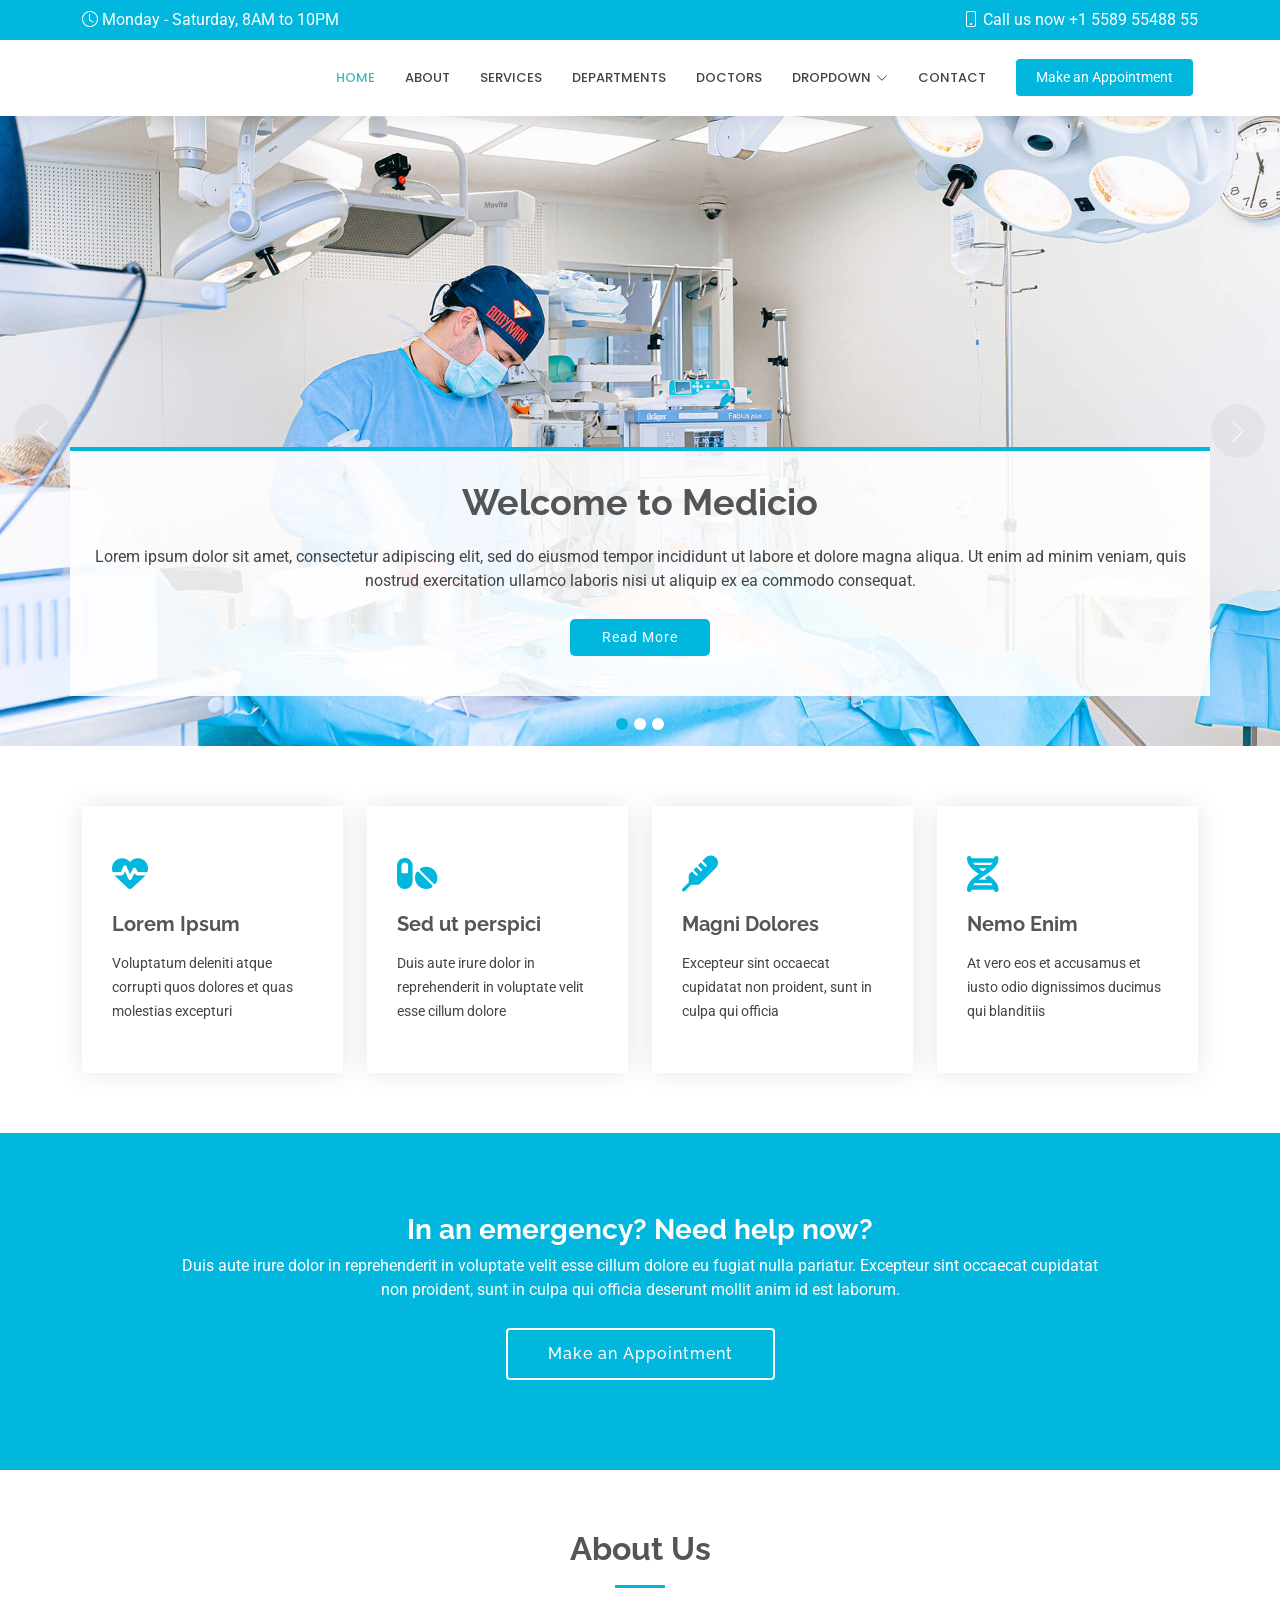
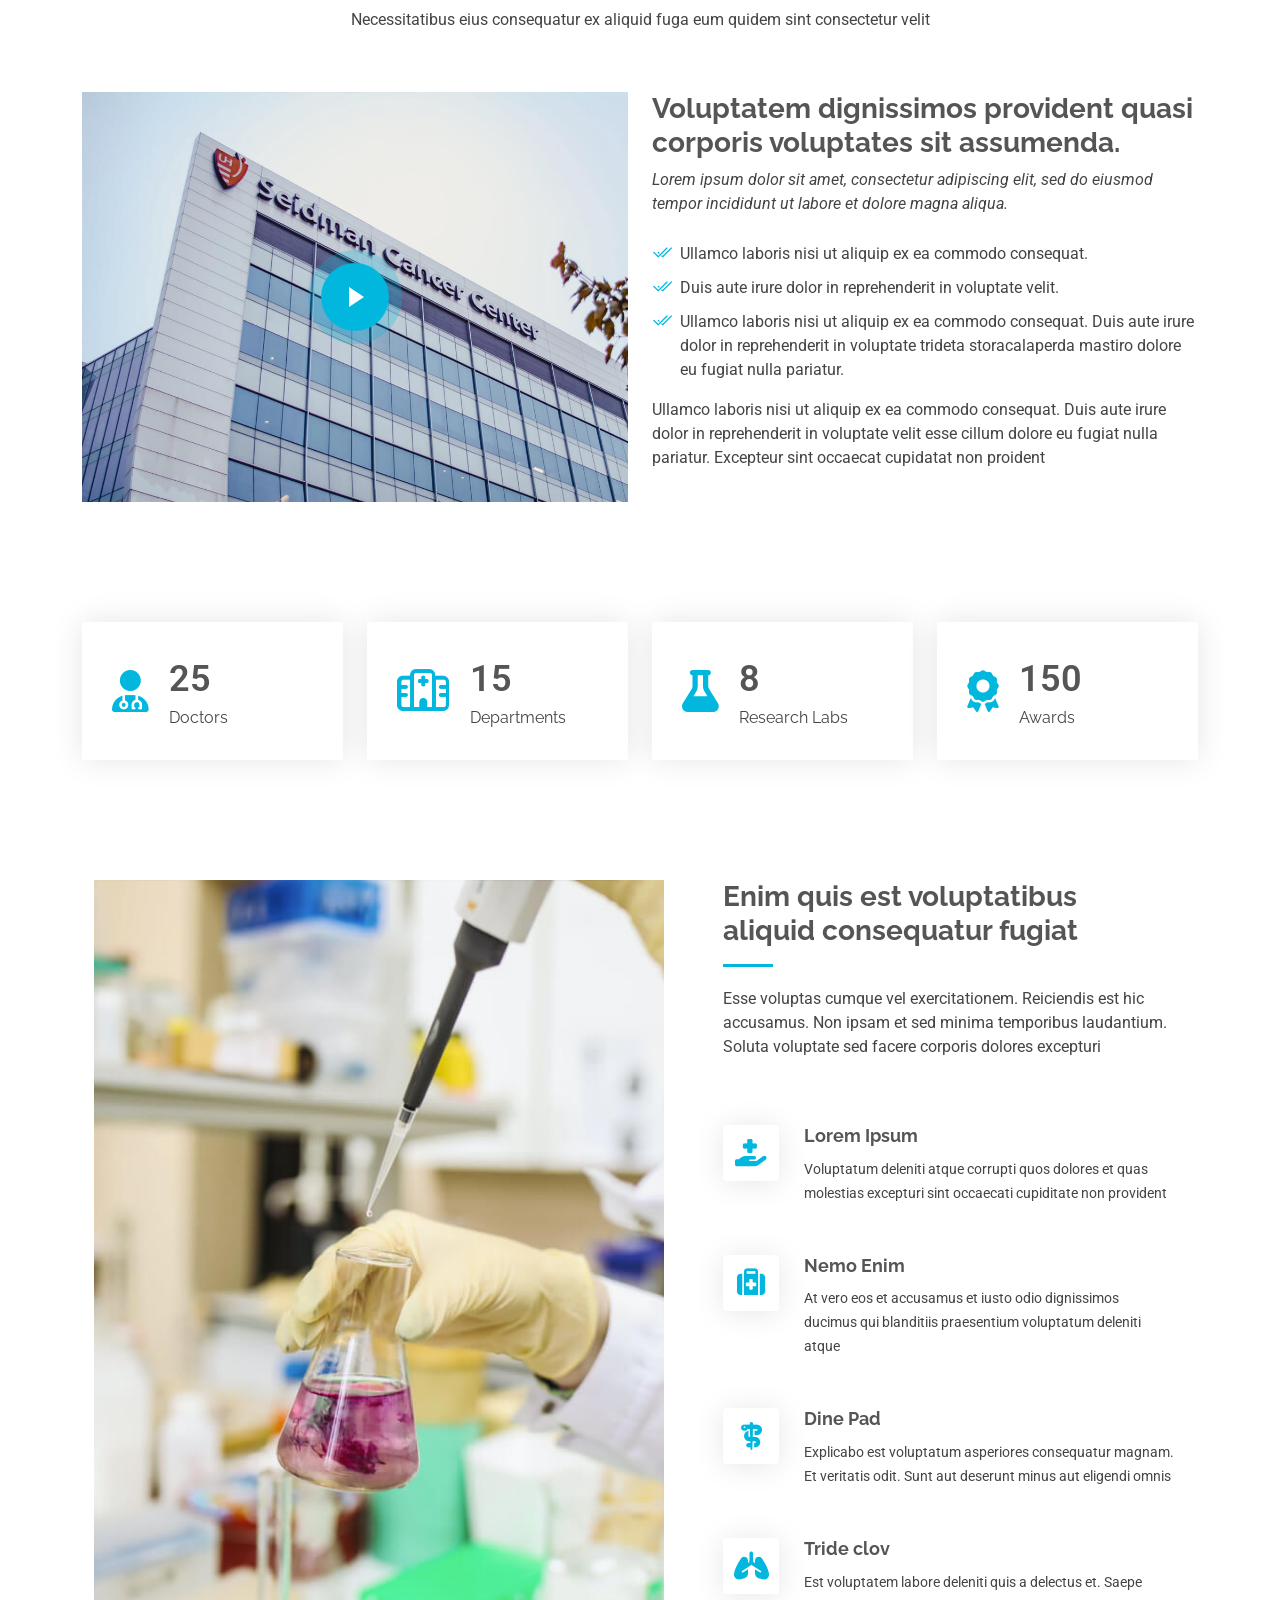
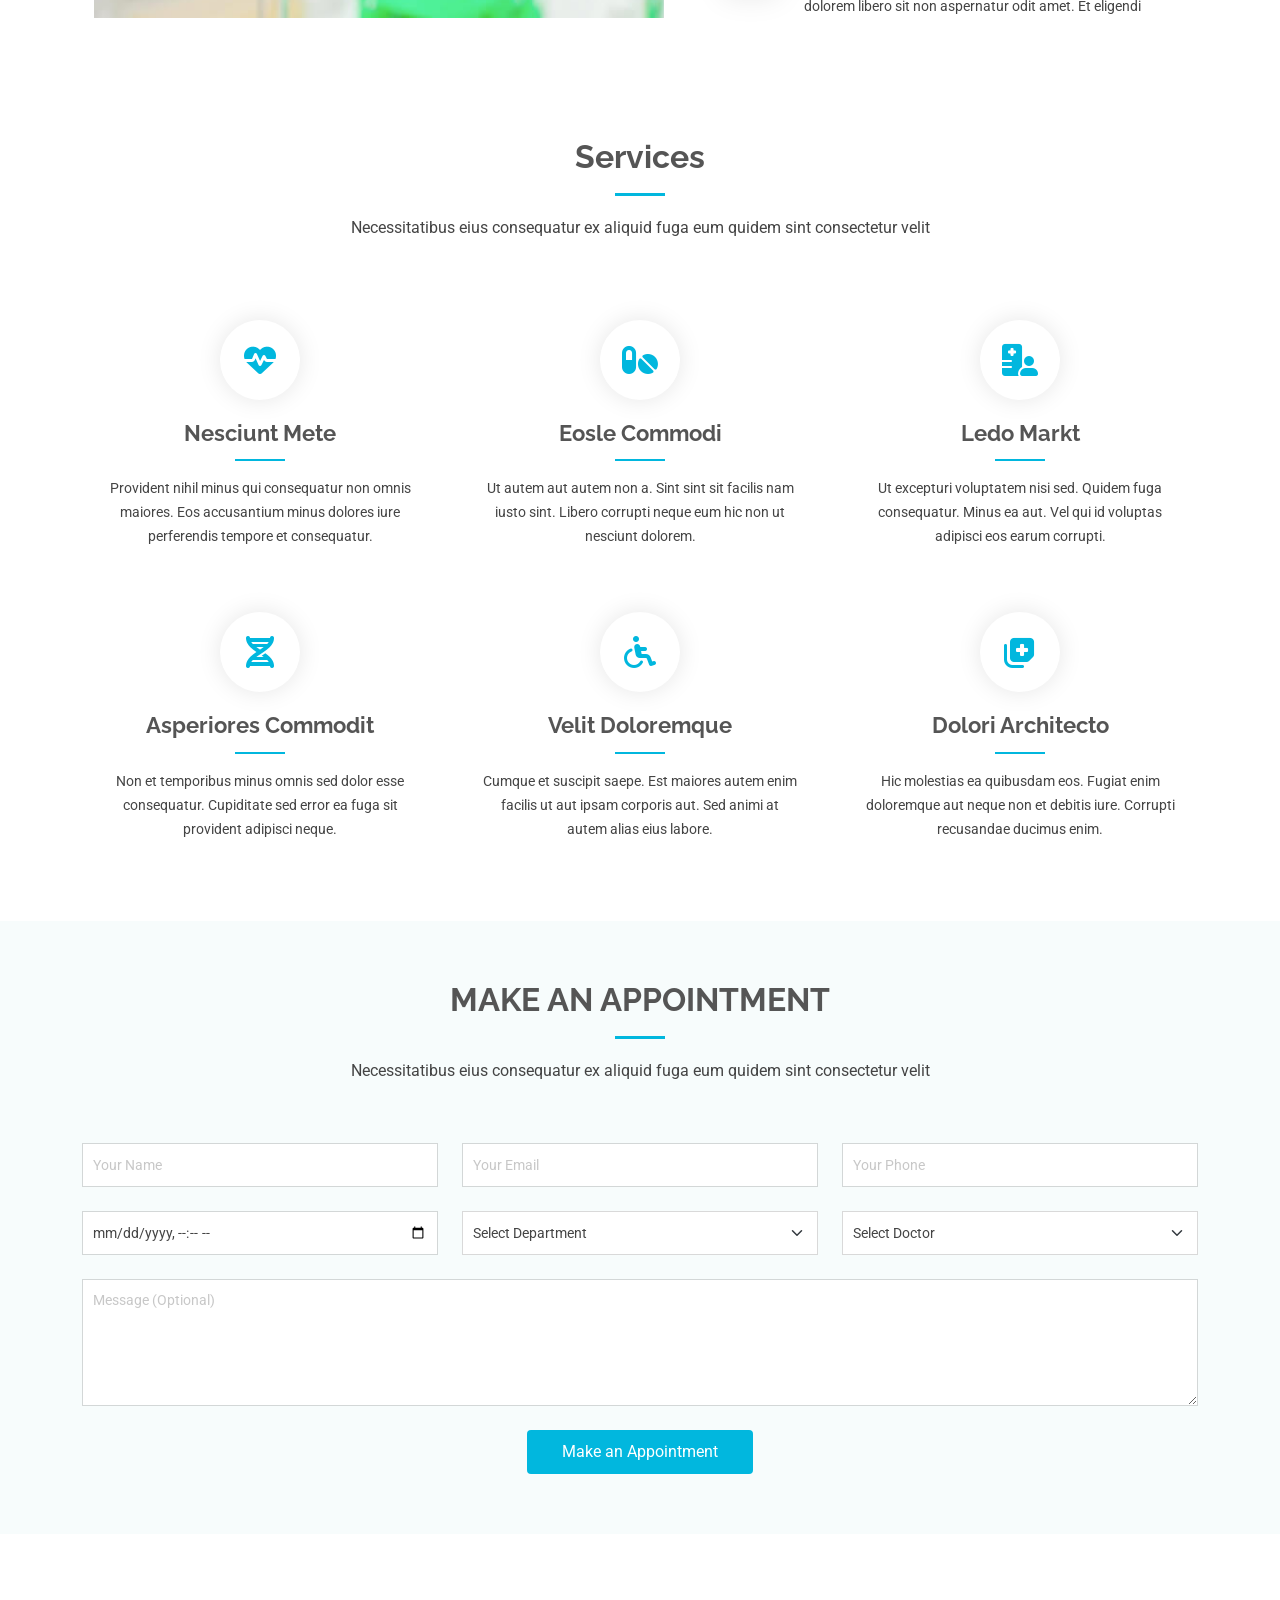
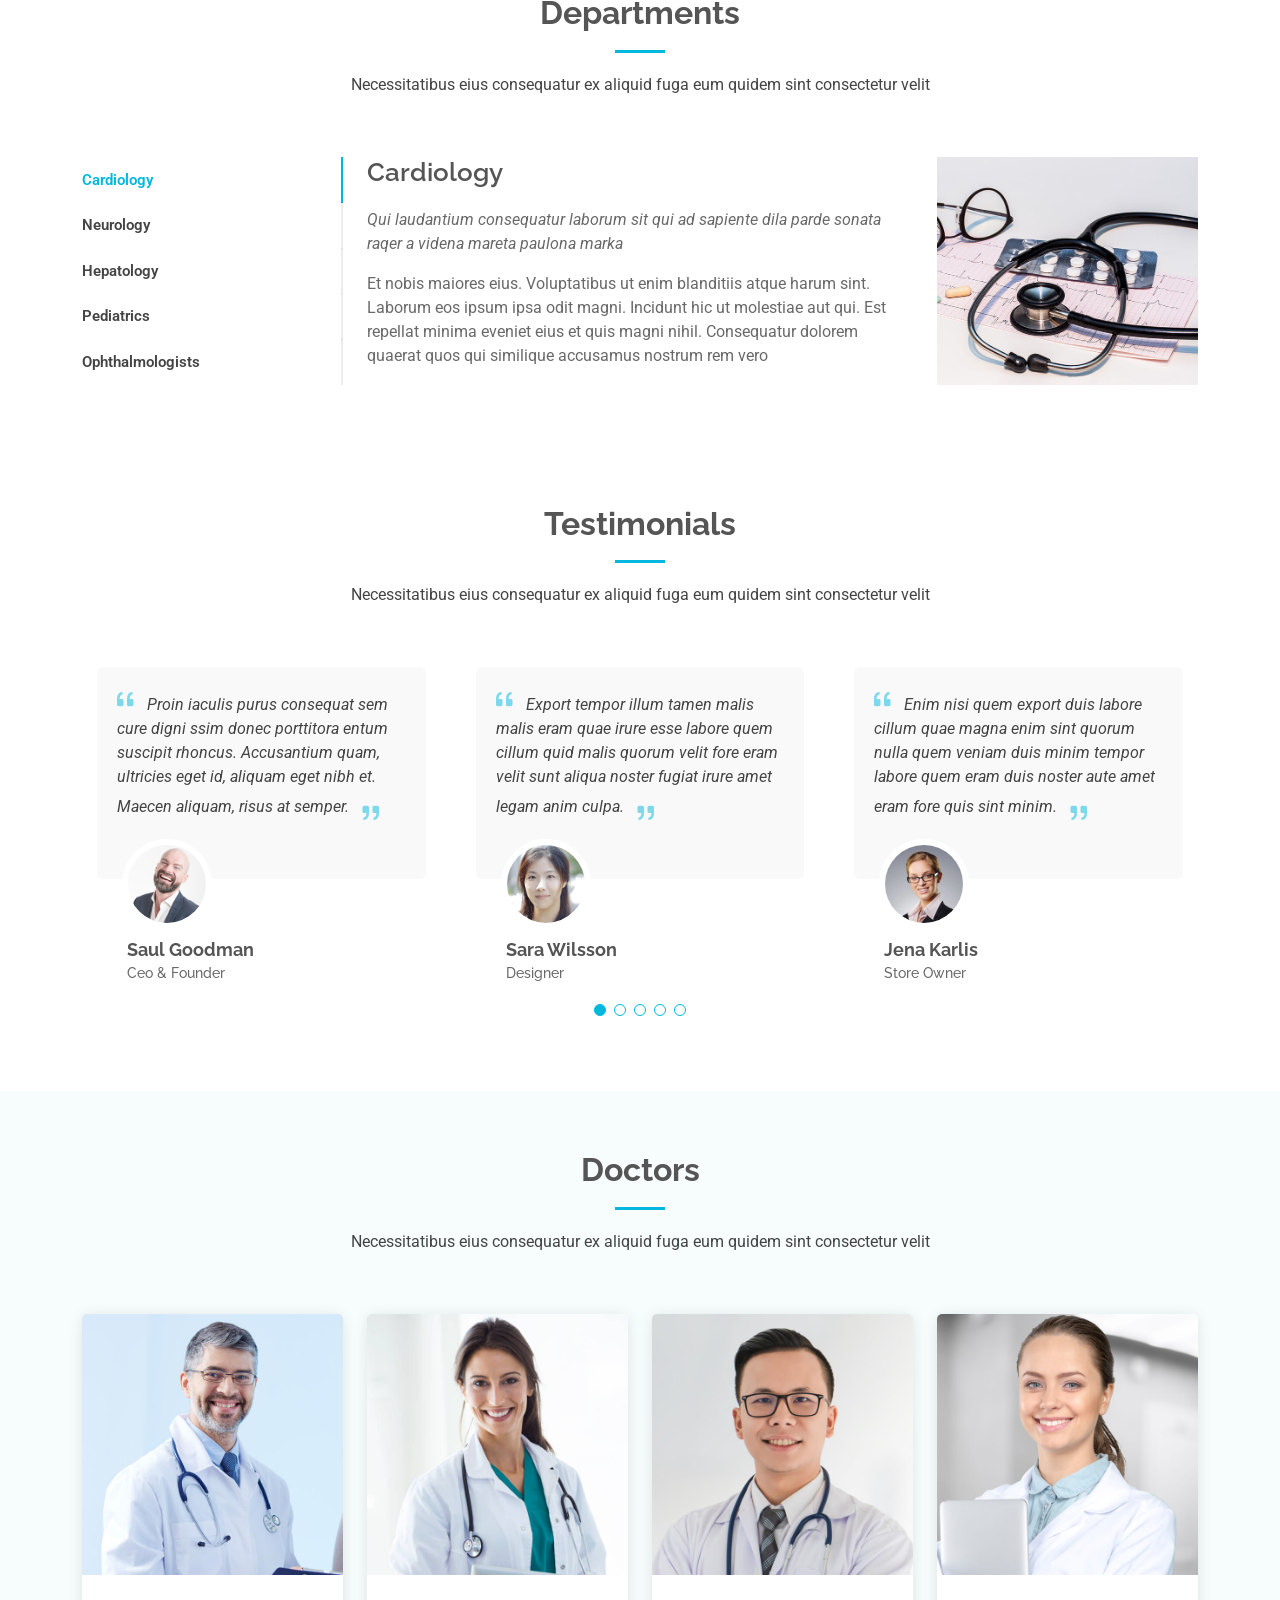
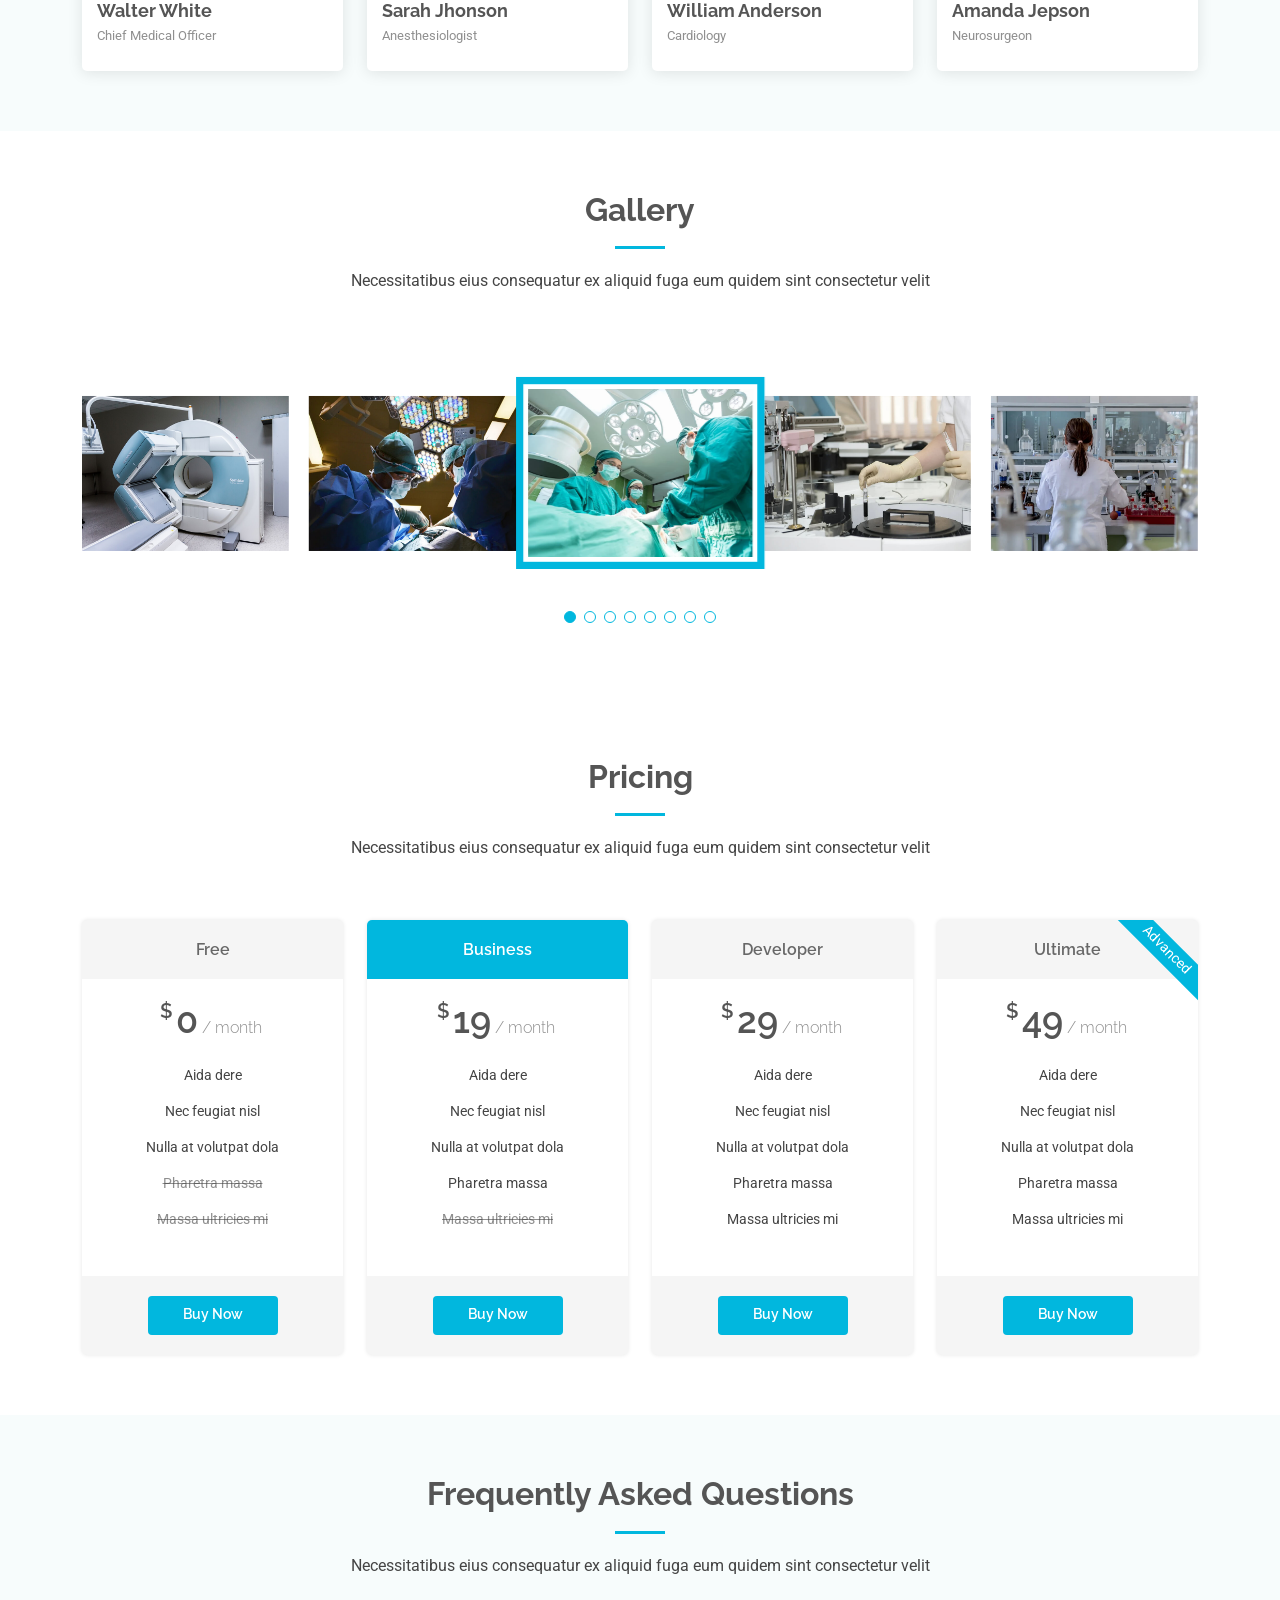
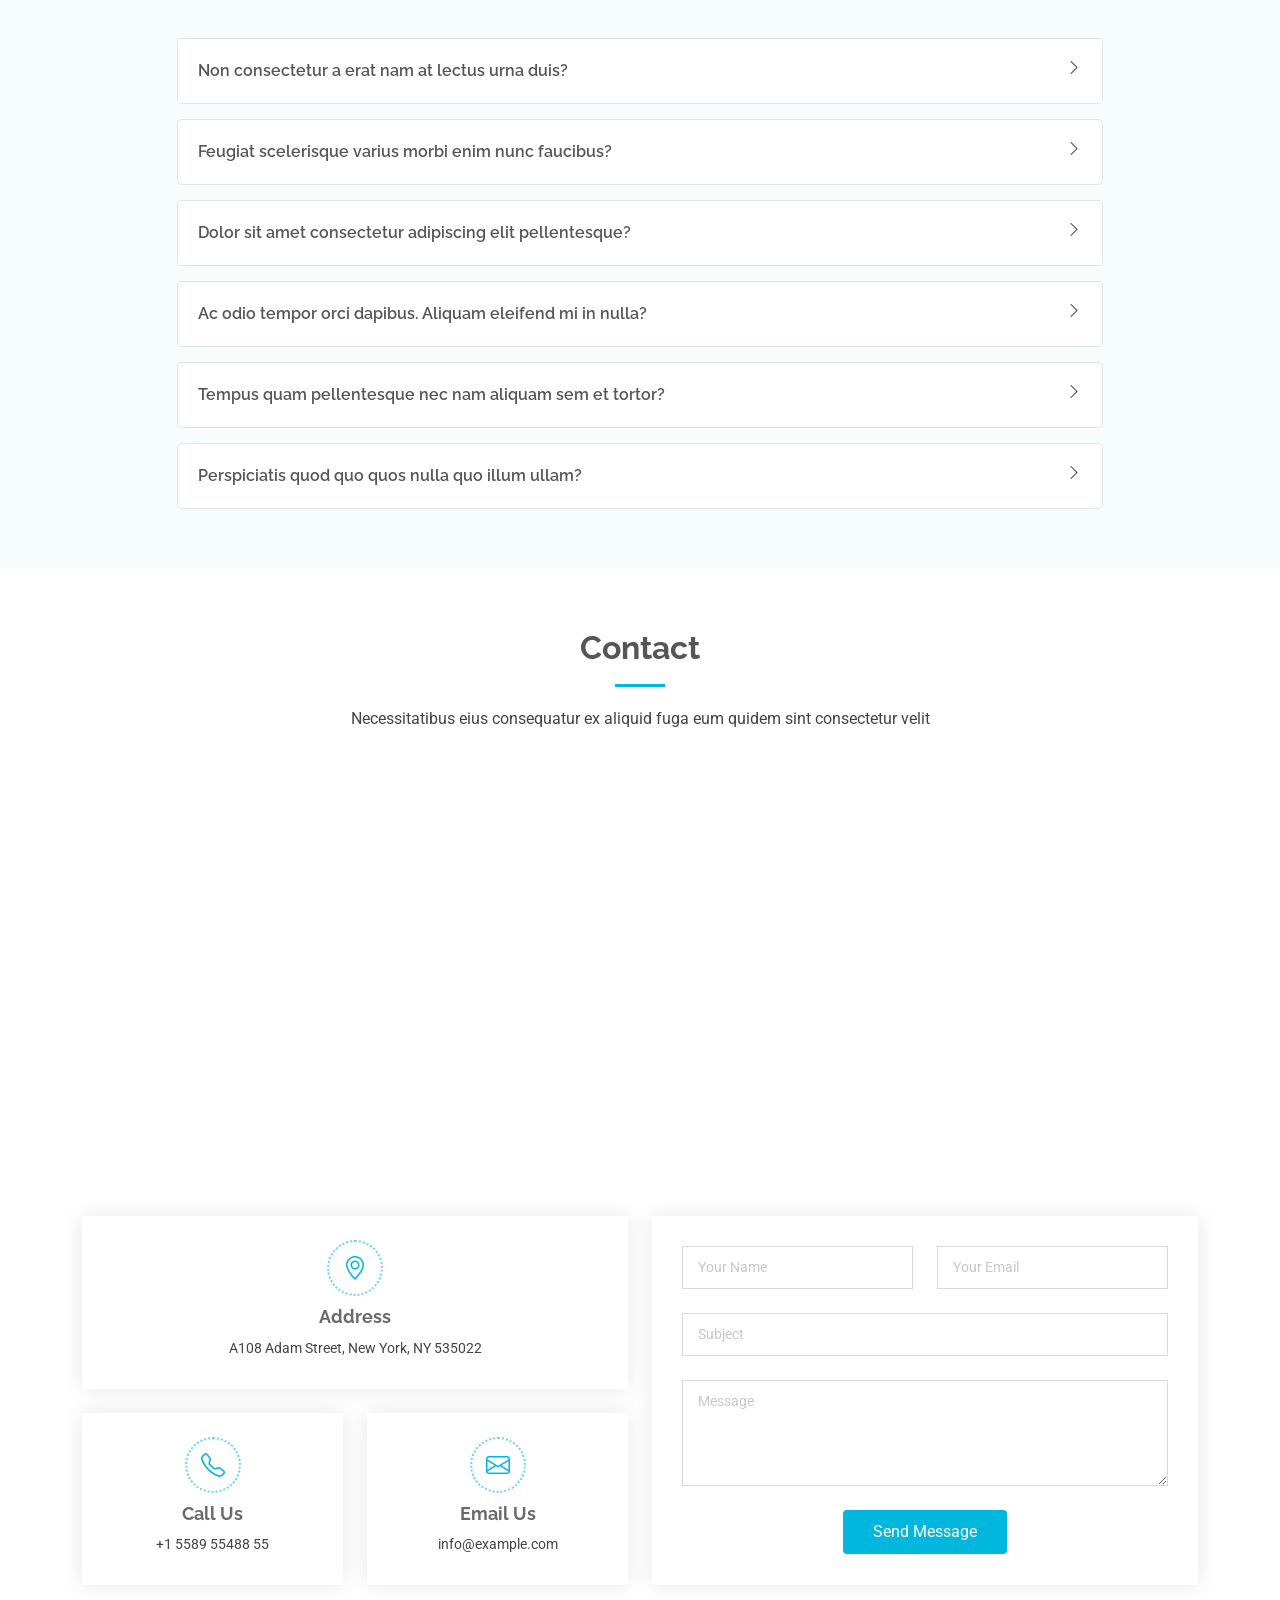
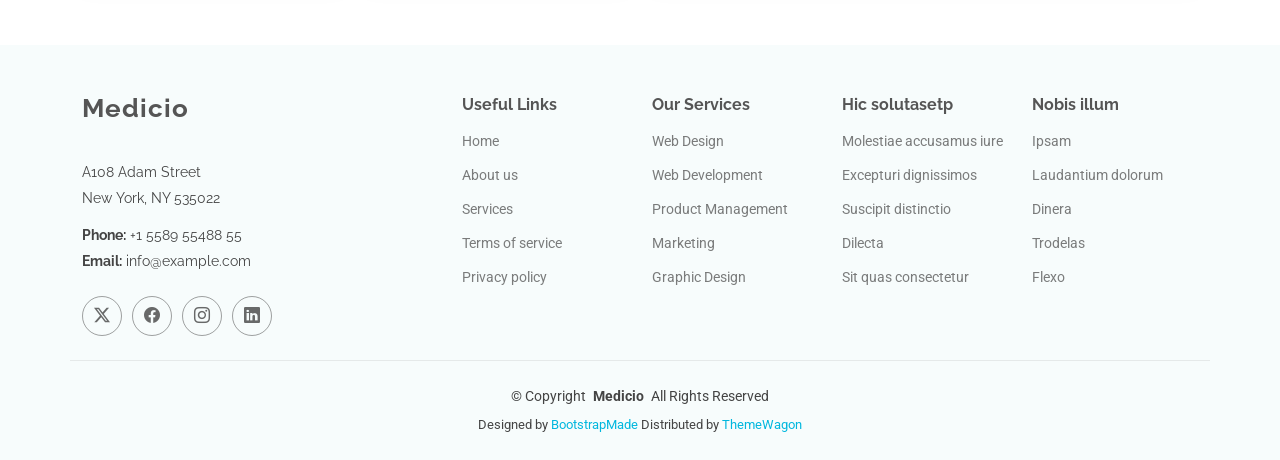
==== index.html @ 1ccfa0f7 "Start" ====
<!DOCTYPE html>
<html lang="en">

<head>
  <meta charset="utf-8">
  <meta content="width=device-width, initial-scale=1.0" name="viewport">
  <title>Index - Medicio Bootstrap Template</title>
  <meta name="description" content="">
  <meta name="keywords" content="">

  <!-- Favicons -->
  <link href="assets/img/favicon.png" rel="icon">
  <link href="assets/img/apple-touch-icon.png" rel="apple-touch-icon">

  <!-- Fonts -->
  <link href="https://fonts.googleapis.com" rel="preconnect">
  <link href="https://fonts.gstatic.com" rel="preconnect" crossorigin>
  <link href="https://fonts.googleapis.com/css2?family=Roboto:ital,wght@0,100;0,300;0,400;0,500;0,700;0,900;1,100;1,300;1,400;1,500;1,700;1,900&family=Poppins:ital,wght@0,100;0,200;0,300;0,400;0,500;0,600;0,700;0,800;0,900;1,100;1,200;1,300;1,400;1,500;1,600;1,700;1,800;1,900&family=Raleway:ital,wght@0,100;0,200;0,300;0,400;0,500;0,600;0,700;0,800;0,900;1,100;1,200;1,300;1,400;1,500;1,600;1,700;1,800;1,900&display=swap" rel="stylesheet">

  <!-- Vendor CSS Files -->
  <link href="assets/vendor/bootstrap/css/bootstrap.min.css" rel="stylesheet">
  <link href="assets/vendor/bootstrap-icons/bootstrap-icons.css" rel="stylesheet">
  <link href="assets/vendor/aos/aos.css" rel="stylesheet">
  <link href="assets/vendor/fontawesome-free/css/all.min.css" rel="stylesheet">
  <link href="assets/vendor/glightbox/css/glightbox.min.css" rel="stylesheet">
  <link href="assets/vendor/swiper/swiper-bundle.min.css" rel="stylesheet">

  <!-- Main CSS File -->
  <link href="assets/css/main.css" rel="stylesheet">

 
</head>

<body class="index-page">

  <header id="header" class="header sticky-top">

    <div class="topbar d-flex align-items-center">
      <div class="container d-flex justify-content-center justify-content-md-between">
        <div class="d-none d-md-flex align-items-center">
          <i class="bi bi-clock me-1"></i> Monday - Saturday, 8AM to 10PM
        </div>
        <div class="d-flex align-items-center">
          <i class="bi bi-phone me-1"></i> Call us now +1 5589 55488 55
        </div>
      </div>
    </div><!-- End Top Bar -->

    <div class="branding d-flex align-items-center">

      <div class="container position-relative d-flex align-items-center justify-content-end">
        <a href="index.html" class="logo d-flex align-items-center me-auto">
          <img src="assets/img/logo.png" alt="">
          <!-- Uncomment the line below if you also wish to use a text logo -->
          <!-- <h1 class="sitename">Medicio</h1>  -->
        </a>

        <nav id="navmenu" class="navmenu">
          <ul>
            <li><a href="#hero" class="active">Home</a></li>
            <li><a href="#about">About</a></li>
            <li><a href="#services">Services</a></li>
            <li><a href="#departments">Departments</a></li>
            <li><a href="#doctors">Doctors</a></li>
            <li class="dropdown"><a href="#"><span>Dropdown</span> <i class="bi bi-chevron-down toggle-dropdown"></i></a>
              <ul>
                <li><a href="#">Dropdown 1</a></li>
                <li class="dropdown"><a href="#"><span>Deep Dropdown</span> <i class="bi bi-chevron-down toggle-dropdown"></i></a>
                  <ul>
                    <li><a href="#">Deep Dropdown 1</a></li>
                    <li><a href="#">Deep Dropdown 2</a></li>
                    <li><a href="#">Deep Dropdown 3</a></li>
                    <li><a href="#">Deep Dropdown 4</a></li>
                    <li><a href="#">Deep Dropdown 5</a></li>
                  </ul>
                </li>
                <li><a href="#">Dropdown 2</a></li>
                <li><a href="#">Dropdown 3</a></li>
                <li><a href="#">Dropdown 4</a></li>
              </ul>
            </li>
            <li><a href="#contact">Contact</a></li>
          </ul>
          <i class="mobile-nav-toggle d-xl-none bi bi-list"></i>
        </nav>

        <a class="cta-btn" href="index.html#appointment">Make an Appointment</a>

      </div>

    </div>

  </header>

  <main class="main">

    <!-- Hero Section -->
    <section id="hero" class="hero section">

      <div id="hero-carousel" class="carousel slide carousel-fade" data-bs-ride="carousel" data-bs-interval="5000">

        <div class="carousel-item active">
          <img src="assets/img/hero-carousel/hero-carousel-1.jpg" alt="">
          <div class="container">
            <h2>Welcome to Medicio</h2>
            <p>Lorem ipsum dolor sit amet, consectetur adipiscing elit, sed do eiusmod tempor incididunt ut labore et dolore magna aliqua. Ut enim ad minim veniam, quis nostrud exercitation ullamco laboris nisi ut aliquip ex ea commodo consequat.</p>
            <a href="#about" class="btn-get-started">Read More</a>
          </div>
        </div><!-- End Carousel Item -->

        <div class="carousel-item">
          <img src="assets/img/hero-carousel/hero-carousel-2.jpg" alt="">
          <div class="container">
            <h2>At vero eos et accusamus</h2>
            <p>Nam libero tempore, cum soluta nobis est eligendi optio cumque nihil impedit quo minus id quod maxime placeat facere possimus, omnis voluptas assumenda est, omnis dolor repellendus. Temporibus autem quibusdam et aut officiis debitis aut.</p>
            <a href="#about" class="btn-get-started">Read More</a>
          </div>
        </div><!-- End Carousel Item -->

        <div class="carousel-item">
          <img src="assets/img/hero-carousel/hero-carousel-3.jpg" alt="">
          <div class="container">
            <h2>Temporibus autem quibusdam</h2>
            <p>Beatae vitae dicta sunt explicabo. Nemo enim ipsam voluptatem quia voluptas sit aspernatur aut odit aut fugit, sed quia consequuntur magni dolores eos qui ratione voluptatem sequi nesciunt omnis iste natus error sit voluptatem accusantium.</p>
            <a href="#about" class="btn-get-started">Read More</a>
          </div>
        </div><!-- End Carousel Item -->

        <a class="carousel-control-prev" href="#hero-carousel" role="button" data-bs-slide="prev">
          <span class="carousel-control-prev-icon bi bi-chevron-left" aria-hidden="true"></span>
        </a>

        <a class="carousel-control-next" href="#hero-carousel" role="button" data-bs-slide="next">
          <span class="carousel-control-next-icon bi bi-chevron-right" aria-hidden="true"></span>
        </a>

        <ol class="carousel-indicators"></ol>

      </div>

    </section><!-- /Hero Section -->

    <!-- Featured Services Section -->
    <section id="featured-services" class="featured-services section">

      <div class="container">

        <div class="row gy-4">

          <div class="col-xl-3 col-md-6 d-flex" data-aos="fade-up" data-aos-delay="100">
            <div class="service-item position-relative">
              <div class="icon"><i class="fas fa-heartbeat icon"></i></div>
              <h4><a href="" class="stretched-link">Lorem Ipsum</a></h4>
              <p>Voluptatum deleniti atque corrupti quos dolores et quas molestias excepturi</p>
            </div>
          </div><!-- End Service Item -->

          <div class="col-xl-3 col-md-6 d-flex" data-aos="fade-up" data-aos-delay="200">
            <div class="service-item position-relative">
              <div class="icon"><i class="fas fa-pills icon"></i></div>
              <h4><a href="" class="stretched-link">Sed ut perspici</a></h4>
              <p>Duis aute irure dolor in reprehenderit in voluptate velit esse cillum dolore</p>
            </div>
          </div><!-- End Service Item -->

          <div class="col-xl-3 col-md-6 d-flex" data-aos="fade-up" data-aos-delay="300">
            <div class="service-item position-relative">
              <div class="icon"><i class="fas fa-thermometer icon"></i></div>
              <h4><a href="" class="stretched-link">Magni Dolores</a></h4>
              <p>Excepteur sint occaecat cupidatat non proident, sunt in culpa qui officia</p>
            </div>
          </div><!-- End Service Item -->

          <div class="col-xl-3 col-md-6 d-flex" data-aos="fade-up" data-aos-delay="400">
            <div class="service-item position-relative">
              <div class="icon"><i class="fas fa-dna icon"></i></div>
              <h4><a href="" class="stretched-link">Nemo Enim</a></h4>
              <p>At vero eos et accusamus et iusto odio dignissimos ducimus qui blanditiis</p>
            </div>
          </div><!-- End Service Item -->

        </div>

      </div>

    </section><!-- /Featured Services Section -->

    <!-- Call To Action Section -->
    <section id="call-to-action" class="call-to-action section accent-background">

      <div class="container">
        <div class="row justify-content-center" data-aos="zoom-in" data-aos-delay="100">
          <div class="col-xl-10">
            <div class="text-center">
              <h3>In an emergency? Need help now?</h3>
              <p>Duis aute irure dolor in reprehenderit in voluptate velit esse cillum dolore eu fugiat nulla pariatur. Excepteur sint occaecat cupidatat non proident, sunt in culpa qui officia deserunt mollit anim id est laborum.</p>
              <a class="cta-btn" href="#appointment">Make an Appointment</a>
            </div>
          </div>
        </div>
      </div>

    </section><!-- /Call To Action Section -->

    <!-- About Section -->
    <section id="about" class="about section">

      <!-- Section Title -->
      <div class="container section-title" data-aos="fade-up">
        <h2>About Us<br></h2>
        <p>Necessitatibus eius consequatur ex aliquid fuga eum quidem sint consectetur velit</p>
      </div><!-- End Section Title -->

      <div class="container">

        <div class="row gy-4">
          <div class="col-lg-6 position-relative align-self-start" data-aos="fade-up" data-aos-delay="100">
            <img src="assets/img/about.jpg" class="img-fluid" alt="">
            <a href="https://www.youtube.com/watch?v=Y7f98aduVJ8" class="glightbox pulsating-play-btn"></a>
          </div>
          <div class="col-lg-6 content" data-aos="fade-up" data-aos-delay="200">
            <h3>Voluptatem dignissimos provident quasi corporis voluptates sit assumenda.</h3>
            <p class="fst-italic">
              Lorem ipsum dolor sit amet, consectetur adipiscing elit, sed do eiusmod tempor incididunt ut labore et dolore
              magna aliqua.
            </p>
            <ul>
              <li><i class="bi bi-check2-all"></i> <span>Ullamco laboris nisi ut aliquip ex ea commodo consequat.</span></li>
              <li><i class="bi bi-check2-all"></i> <span>Duis aute irure dolor in reprehenderit in voluptate velit.</span></li>
              <li><i class="bi bi-check2-all"></i> <span>Ullamco laboris nisi ut aliquip ex ea commodo consequat. Duis aute irure dolor in reprehenderit in voluptate trideta storacalaperda mastiro dolore eu fugiat nulla pariatur.</span></li>
            </ul>
            <p>
              Ullamco laboris nisi ut aliquip ex ea commodo consequat. Duis aute irure dolor in reprehenderit in voluptate
              velit esse cillum dolore eu fugiat nulla pariatur. Excepteur sint occaecat cupidatat non proident
            </p>
          </div>
        </div>

      </div>

    </section><!-- /About Section -->

    <!-- Stats Section -->
    <section id="stats" class="stats section">

      <div class="container" data-aos="fade-up" data-aos-delay="100">

        <div class="row gy-4">

          <div class="col-lg-3 col-md-6">
            <div class="stats-item d-flex align-items-center w-100 h-100">
              <i class="fas fa-user-md flex-shrink-0"></i>
              <div>
                <span data-purecounter-start="0" data-purecounter-end="25" data-purecounter-duration="1" class="purecounter"></span>
                <p>Doctors</p>
              </div>
            </div>
          </div><!-- End Stats Item -->

          <div class="col-lg-3 col-md-6">
            <div class="stats-item d-flex align-items-center w-100 h-100">
              <i class="far fa-hospital flex-shrink-0"></i>
              <div>
                <span data-purecounter-start="0" data-purecounter-end="15" data-purecounter-duration="1" class="purecounter"></span>
                <p>Departments</p>
              </div>
            </div>
          </div><!-- End Stats Item -->

          <div class="col-lg-3 col-md-6">
            <div class="stats-item d-flex align-items-center w-100 h-100">
              <i class="fas fa-flask flex-shrink-0"></i>
              <div>
                <span data-purecounter-start="0" data-purecounter-end="8" data-purecounter-duration="1" class="purecounter"></span>
                <p>Research Labs</p>
              </div>
            </div>
          </div><!-- End Stats Item -->

          <div class="col-lg-3 col-md-6">
            <div class="stats-item d-flex align-items-center w-100 h-100">
              <i class="fas fa-award flex-shrink-0"></i>
              <div>
                <span data-purecounter-start="0" data-purecounter-end="150" data-purecounter-duration="1" class="purecounter"></span>
                <p>Awards</p>
              </div>
            </div>
          </div><!-- End Stats Item -->

        </div>

      </div>

    </section><!-- /Stats Section -->

    <!-- Features Section -->
    <section id="features" class="features section">

      <div class="container">

        <div class="row justify-content-around gy-4">
          <div class="features-image col-lg-6" data-aos="fade-up" data-aos-delay="100"><img src="assets/img/features.jpg" alt=""></div>

          <div class="col-lg-5 d-flex flex-column justify-content-center" data-aos="fade-up" data-aos-delay="200">
            <h3>Enim quis est voluptatibus aliquid consequatur fugiat</h3>
            <p>Esse voluptas cumque vel exercitationem. Reiciendis est hic accusamus. Non ipsam et sed minima temporibus laudantium. Soluta voluptate sed facere corporis dolores excepturi</p>

            <div class="icon-box d-flex position-relative" data-aos="fade-up" data-aos-delay="300">
              <i class="fa-solid fa-hand-holding-medical flex-shrink-0"></i>
              <div>
                <h4><a href="" class="stretched-link">Lorem Ipsum</a></h4>
                <p>Voluptatum deleniti atque corrupti quos dolores et quas molestias excepturi sint occaecati cupiditate non provident</p>
              </div>
            </div><!-- End Icon Box -->

            <div class="icon-box d-flex position-relative" data-aos="fade-up" data-aos-delay="400">
              <i class="fa-solid fa-suitcase-medical flex-shrink-0"></i>
              <div>
                <h4><a href="" class="stretched-link">Nemo Enim</a></h4>
                <p>At vero eos et accusamus et iusto odio dignissimos ducimus qui blanditiis praesentium voluptatum deleniti atque</p>
              </div>
            </div><!-- End Icon Box -->

            <div class="icon-box d-flex position-relative" data-aos="fade-up" data-aos-delay="500">
              <i class="fa-solid fa-staff-snake flex-shrink-0"></i>
              <div>
                <h4><a href="" class="stretched-link">Dine Pad</a></h4>
                <p>Explicabo est voluptatum asperiores consequatur magnam. Et veritatis odit. Sunt aut deserunt minus aut eligendi omnis</p>
              </div>
            </div><!-- End Icon Box -->

            <div class="icon-box d-flex position-relative" data-aos="fade-up" data-aos-delay="600">
              <i class="fa-solid fa-lungs flex-shrink-0"></i>
              <div>
                <h4><a href="" class="stretched-link">Tride clov</a></h4>
                <p>Est voluptatem labore deleniti quis a delectus et. Saepe dolorem libero sit non aspernatur odit amet. Et eligendi</p>
              </div>
            </div><!-- End Icon Box -->

          </div>
        </div>

      </div>

    </section><!-- /Features Section -->

    <!-- Services Section -->
    <section id="services" class="services section">

      <!-- Section Title -->
      <div class="container section-title" data-aos="fade-up">
        <h2>Services</h2>
        <p>Necessitatibus eius consequatur ex aliquid fuga eum quidem sint consectetur velit</p>
      </div><!-- End Section Title -->

      <div class="container">

        <div class="row gy-4">

          <div class="col-lg-4 col-md-6" data-aos="fade-up" data-aos-delay="100">
            <div class="service-item  position-relative">
              <div class="icon">
                <i class="fas fa-heartbeat"></i>
              </div>
              <a href="#" class="stretched-link">
                <h3>Nesciunt Mete</h3>
              </a>
              <p>Provident nihil minus qui consequatur non omnis maiores. Eos accusantium minus dolores iure perferendis tempore et consequatur.</p>
            </div>
          </div><!-- End Service Item -->

          <div class="col-lg-4 col-md-6" data-aos="fade-up" data-aos-delay="200">
            <div class="service-item position-relative">
              <div class="icon">
                <i class="fas fa-pills"></i>
              </div>
              <a href="#" class="stretched-link">
                <h3>Eosle Commodi</h3>
              </a>
              <p>Ut autem aut autem non a. Sint sint sit facilis nam iusto sint. Libero corrupti neque eum hic non ut nesciunt dolorem.</p>
            </div>
          </div><!-- End Service Item -->

          <div class="col-lg-4 col-md-6" data-aos="fade-up" data-aos-delay="300">
            <div class="service-item position-relative">
              <div class="icon">
                <i class="fas fa-hospital-user"></i>
              </div>
              <a href="#" class="stretched-link">
                <h3>Ledo Markt</h3>
              </a>
              <p>Ut excepturi voluptatem nisi sed. Quidem fuga consequatur. Minus ea aut. Vel qui id voluptas adipisci eos earum corrupti.</p>
            </div>
          </div><!-- End Service Item -->

          <div class="col-lg-4 col-md-6" data-aos="fade-up" data-aos-delay="400">
            <div class="service-item position-relative">
              <div class="icon">
                <i class="fas fa-dna"></i>
              </div>
              <a href="#" class="stretched-link">
                <h3>Asperiores Commodit</h3>
              </a>
              <p>Non et temporibus minus omnis sed dolor esse consequatur. Cupiditate sed error ea fuga sit provident adipisci neque.</p>
              <a href="#" class="stretched-link"></a>
            </div>
          </div><!-- End Service Item -->

          <div class="col-lg-4 col-md-6" data-aos="fade-up" data-aos-delay="500">
            <div class="service-item position-relative">
              <div class="icon">
                <i class="fas fa-wheelchair"></i>
              </div>
              <a href="#" class="stretched-link">
                <h3>Velit Doloremque</h3>
              </a>
              <p>Cumque et suscipit saepe. Est maiores autem enim facilis ut aut ipsam corporis aut. Sed animi at autem alias eius labore.</p>
              <a href="#" class="stretched-link"></a>
            </div>
          </div><!-- End Service Item -->

          <div class="col-lg-4 col-md-6" data-aos="fade-up" data-aos-delay="600">
            <div class="service-item position-relative">
              <div class="icon">
                <i class="fas fa-notes-medical"></i>
              </div>
              <a href="#" class="stretched-link">
                <h3>Dolori Architecto</h3>
              </a>
              <p>Hic molestias ea quibusdam eos. Fugiat enim doloremque aut neque non et debitis iure. Corrupti recusandae ducimus enim.</p>
              <a href="#" class="stretched-link"></a>
            </div>
          </div><!-- End Service Item -->

        </div>

      </div>

    </section><!-- /Services Section -->

    <!-- Appointment Section -->
    <section id="appointment" class="appointment section light-background">

      <!-- Section Title -->
      <div class="container section-title" data-aos="fade-up">
        <h2>MAKE AN APPOINTMENT</h2>
        <p>Necessitatibus eius consequatur ex aliquid fuga eum quidem sint consectetur velit</p>
      </div><!-- End Section Title -->

      <div class="container" data-aos="fade-up" data-aos-delay="100">

        <form action="forms/appointment.php" method="post" role="form" class="php-email-form">
          <div class="row">
            <div class="col-md-4 form-group">
              <input type="text" name="name" class="form-control" id="name" placeholder="Your Name" required="">
            </div>
            <div class="col-md-4 form-group mt-3 mt-md-0">
              <input type="email" class="form-control" name="email" id="email" placeholder="Your Email" required="">
            </div>
            <div class="col-md-4 form-group mt-3 mt-md-0">
              <input type="tel" class="form-control" name="phone" id="phone" placeholder="Your Phone" required="">
            </div>
          </div>
          <div class="row">
            <div class="col-md-4 form-group mt-3">
              <input type="datetime-local" name="date" class="form-control datepicker" id="date" placeholder="Appointment Date" required="">
            </div>
            <div class="col-md-4 form-group mt-3">
              <select name="department" id="department" class="form-select" required="">
                <option value="">Select Department</option>
                <option value="Department 1">Department 1</option>
                <option value="Department 2">Department 2</option>
                <option value="Department 3">Department 3</option>
              </select>
            </div>
            <div class="col-md-4 form-group mt-3">
              <select name="doctor" id="doctor" class="form-select" required="">
                <option value="">Select Doctor</option>
                <option value="Doctor 1">Doctor 1</option>
                <option value="Doctor 2">Doctor 2</option>
                <option value="Doctor 3">Doctor 3</option>
              </select>
            </div>
          </div>

          <div class="form-group mt-3">
            <textarea class="form-control" name="message" rows="5" placeholder="Message (Optional)"></textarea>
          </div>
          <div class="mt-3">
            <div class="loading">Loading</div>
            <div class="error-message"></div>
            <div class="sent-message">Your appointment request has been sent successfully. Thank you!</div>
            <div class="text-center"><button type="submit">Make an Appointment</button></div>
          </div>
        </form>

      </div>

    </section><!-- /Appointment Section -->

    <!-- Tabs Section -->
    <section id="tabs" class="tabs section">

      <!-- Section Title -->
      <div class="container section-title" data-aos="fade-up">
        <h2>Departments</h2>
        <p>Necessitatibus eius consequatur ex aliquid fuga eum quidem sint consectetur velit</p>
      </div><!-- End Section Title -->

      <div class="container" data-aos="fade-up" data-aos-delay="100">

        <div class="row">
          <div class="col-lg-3">
            <ul class="nav nav-tabs flex-column">
              <li class="nav-item">
                <a class="nav-link active show" data-bs-toggle="tab" href="#tabs-tab-1">Cardiology</a>
              </li>
              <li class="nav-item">
                <a class="nav-link" data-bs-toggle="tab" href="#tabs-tab-2">Neurology</a>
              </li>
              <li class="nav-item">
                <a class="nav-link" data-bs-toggle="tab" href="#tabs-tab-3">Hepatology</a>
              </li>
              <li class="nav-item">
                <a class="nav-link" data-bs-toggle="tab" href="#tabs-tab-4">Pediatrics</a>
              </li>
              <li class="nav-item">
                <a class="nav-link" data-bs-toggle="tab" href="#tabs-tab-5">Ophthalmologists</a>
              </li>
            </ul>
          </div>
          <div class="col-lg-9 mt-4 mt-lg-0">
            <div class="tab-content">
              <div class="tab-pane active show" id="tabs-tab-1">
                <div class="row">
                  <div class="col-lg-8 details order-2 order-lg-1">
                    <h3>Cardiology</h3>
                    <p class="fst-italic">Qui laudantium consequatur laborum sit qui ad sapiente dila parde sonata raqer a videna mareta paulona marka</p>
                    <p>Et nobis maiores eius. Voluptatibus ut enim blanditiis atque harum sint. Laborum eos ipsum ipsa odit magni. Incidunt hic ut molestiae aut qui. Est repellat minima eveniet eius et quis magni nihil. Consequatur dolorem quaerat quos qui similique accusamus nostrum rem vero</p>
                  </div>
                  <div class="col-lg-4 text-center order-1 order-lg-2">
                    <img src="assets/img/departments-1.jpg" alt="" class="img-fluid">
                  </div>
                </div>
              </div>
              <div class="tab-pane" id="tabs-tab-2">
                <div class="row">
                  <div class="col-lg-8 details order-2 order-lg-1">
                    <h3>Neurology</h3>
                    <p class="fst-italic">Qui laudantium consequatur laborum sit qui ad sapiente dila parde sonata raqer a videna mareta paulona marka</p>
                    <p>Ea ipsum voluptatem consequatur quis est. Illum error ullam omnis quia et reiciendis sunt sunt est. Non aliquid repellendus itaque accusamus eius et velit ipsa voluptates. Optio nesciunt eaque beatae accusamus lerode pakto madirna desera vafle de nideran pal</p>
                  </div>
                  <div class="col-lg-4 text-center order-1 order-lg-2">
                    <img src="assets/img/departments-2.jpg" alt="" class="img-fluid">
                  </div>
                </div>
              </div>
              <div class="tab-pane" id="tabs-tab-3">
                <div class="row">
                  <div class="col-lg-8 details order-2 order-lg-1">
                    <h3>Hepatology</h3>
                    <p class="fst-italic">Eos voluptatibus quo. Odio similique illum id quidem non enim fuga. Qui natus non sunt dicta dolor et. In asperiores velit quaerat perferendis aut</p>
                    <p>Iure officiis odit rerum. Harum sequi eum illum corrupti culpa veritatis quisquam. Neque necessitatibus illo rerum eum ut. Commodi ipsam minima molestiae sed laboriosam a iste odio. Earum odit nesciunt fugiat sit ullam. Soluta et harum voluptatem optio quae</p>
                  </div>
                  <div class="col-lg-4 text-center order-1 order-lg-2">
                    <img src="assets/img/departments-3.jpg" alt="" class="img-fluid">
                  </div>
                </div>
              </div>
              <div class="tab-pane" id="tabs-tab-4">
                <div class="row">
                  <div class="col-lg-8 details order-2 order-lg-1">
                    <h3>Pediatrics</h3>
                    <p class="fst-italic">Totam aperiam accusamus. Repellat consequuntur iure voluptas iure porro quis delectus</p>
                    <p>Eaque consequuntur consequuntur libero expedita in voluptas. Nostrum ipsam necessitatibus aliquam fugiat debitis quis velit. Eum ex maxime error in consequatur corporis atque. Eligendi asperiores sed qui veritatis aperiam quia a laborum inventore</p>
                  </div>
                  <div class="col-lg-4 text-center order-1 order-lg-2">
                    <img src="assets/img/departments-4.jpg" alt="" class="img-fluid">
                  </div>
                </div>
              </div>
              <div class="tab-pane" id="tabs-tab-5">
                <div class="row">
                  <div class="col-lg-8 details order-2 order-lg-1">
                    <h3>Ophthalmologists</h3>
                    <p class="fst-italic">Omnis blanditiis saepe eos autem qui sunt debitis porro quia.</p>
                    <p>Exercitationem nostrum omnis. Ut reiciendis repudiandae minus. Omnis recusandae ut non quam ut quod eius qui. Ipsum quia odit vero atque qui quibusdam amet. Occaecati sed est sint aut vitae molestiae voluptate vel</p>
                  </div>
                  <div class="col-lg-4 text-center order-1 order-lg-2">
                    <img src="assets/img/departments-5.jpg" alt="" class="img-fluid">
                  </div>
                </div>
              </div>
            </div>
          </div>
        </div>

      </div>

    </section><!-- /Tabs Section -->

    <!-- Testimonials Section -->
    <section id="testimonials" class="testimonials section">

      <!-- Section Title -->
      <div class="container section-title" data-aos="fade-up">
        <h2>Testimonials</h2>
        <p>Necessitatibus eius consequatur ex aliquid fuga eum quidem sint consectetur velit</p>
      </div><!-- End Section Title -->

      <div class="container" data-aos="fade-up" data-aos-delay="100">

        <div class="swiper init-swiper" data-speed="600" data-delay="5000" data-breakpoints="{ &quot;320&quot;: { &quot;slidesPerView&quot;: 1, &quot;spaceBetween&quot;: 40 }, &quot;1200&quot;: { &quot;slidesPerView&quot;: 3, &quot;spaceBetween&quot;: 40 } }">
          <script type="application/json" class="swiper-config">
            {
              "loop": true,
              "speed": 600,
              "autoplay": {
                "delay": 5000
              },
              "slidesPerView": "auto",
              "pagination": {
                "el": ".swiper-pagination",
                "type": "bullets",
                "clickable": true
              },
              "breakpoints": {
                "320": {
                  "slidesPerView": 1,
                  "spaceBetween": 40
                },
                "1200": {
                  "slidesPerView": 3,
                  "spaceBetween": 20
                }
              }
            }
          </script>
          <div class="swiper-wrapper">

            <div class="swiper-slide">
              <div class="testimonial-item" "="">
            <p>
              <i class=" bi bi-quote quote-icon-left"></i>
                <span>Proin iaculis purus consequat sem cure digni ssim donec porttitora entum suscipit rhoncus. Accusantium quam, ultricies eget id, aliquam eget nibh et. Maecen aliquam, risus at semper.</span>
                <i class="bi bi-quote quote-icon-right"></i>
                </p>
                <img src="assets/img/testimonials/testimonials-1.jpg" class="testimonial-img" alt="">
                <h3>Saul Goodman</h3>
                <h4>Ceo &amp; Founder</h4>
              </div>
            </div><!-- End testimonial item -->

            <div class="swiper-slide">
              <div class="testimonial-item">
                <p>
                  <i class="bi bi-quote quote-icon-left"></i>
                  <span>Export tempor illum tamen malis malis eram quae irure esse labore quem cillum quid malis quorum velit fore eram velit sunt aliqua noster fugiat irure amet legam anim culpa.</span>
                  <i class="bi bi-quote quote-icon-right"></i>
                </p>
                <img src="assets/img/testimonials/testimonials-2.jpg" class="testimonial-img" alt="">
                <h3>Sara Wilsson</h3>
                <h4>Designer</h4>
              </div>
            </div><!-- End testimonial item -->

            <div class="swiper-slide">
              <div class="testimonial-item">
                <p>
                  <i class="bi bi-quote quote-icon-left"></i>
                  <span>Enim nisi quem export duis labore cillum quae magna enim sint quorum nulla quem veniam duis minim tempor labore quem eram duis noster aute amet eram fore quis sint minim.</span>
                  <i class="bi bi-quote quote-icon-right"></i>
                </p>
                <img src="assets/img/testimonials/testimonials-3.jpg" class="testimonial-img" alt="">
                <h3>Jena Karlis</h3>
                <h4>Store Owner</h4>
              </div>
            </div><!-- End testimonial item -->

            <div class="swiper-slide">
              <div class="testimonial-item">
                <p>
                  <i class="bi bi-quote quote-icon-left"></i>
                  <span>Fugiat enim eram quae cillum dolore dolor amet nulla culpa multos export minim fugiat dolor enim duis veniam ipsum anim magna sunt elit fore quem dolore labore illum veniam.</span>
                  <i class="bi bi-quote quote-icon-right"></i>
                </p>
                <img src="assets/img/testimonials/testimonials-4.jpg" class="testimonial-img" alt="">
                <h3>Matt Brandon</h3>
                <h4>Freelancer</h4>
              </div>
            </div><!-- End testimonial item -->

            <div class="swiper-slide">
              <div class="testimonial-item">
                <p>
                  <i class="bi bi-quote quote-icon-left"></i>
                  <span>Quis quorum aliqua sint quem legam fore sunt eram irure aliqua veniam tempor noster veniam sunt culpa nulla illum cillum fugiat legam esse veniam culpa fore nisi cillum quid.</span>
                  <i class="bi bi-quote quote-icon-right"></i>
                </p>
                <img src="assets/img/testimonials/testimonials-5.jpg" class="testimonial-img" alt="">
                <h3>John Larson</h3>
                <h4>Entrepreneur</h4>
              </div>
            </div><!-- End testimonial item -->

          </div>
          <div class="swiper-pagination"></div>
        </div>

      </div>

    </section><!-- /Testimonials Section -->

    <!-- Doctors Section -->
    <section id="doctors" class="doctors section light-background">

      <!-- Section Title -->
      <div class="container section-title" data-aos="fade-up">
        <h2>Doctors</h2>
        <p>Necessitatibus eius consequatur ex aliquid fuga eum quidem sint consectetur velit</p>
      </div><!-- End Section Title -->

      <div class="container">

        <div class="row gy-4">

          <div class="col-lg-3 col-md-6 d-flex align-items-stretch" data-aos="fade-up" data-aos-delay="100">
            <div class="team-member">
              <div class="member-img">
                <img src="assets/img/doctors/doctors-1.jpg" class="img-fluid" alt="">
                <div class="social">
                  <a href=""><i class="bi bi-twitter-x"></i></a>
                  <a href=""><i class="bi bi-facebook"></i></a>
                  <a href=""><i class="bi bi-instagram"></i></a>
                  <a href=""><i class="bi bi-linkedin"></i></a>
                </div>
              </div>
              <div class="member-info">
                <h4>Walter White</h4>
                <span>Chief Medical Officer</span>
              </div>
            </div>
          </div><!-- End Team Member -->

          <div class="col-lg-3 col-md-6 d-flex align-items-stretch" data-aos="fade-up" data-aos-delay="200">
            <div class="team-member">
              <div class="member-img">
                <img src="assets/img/doctors/doctors-2.jpg" class="img-fluid" alt="">
                <div class="social">
                  <a href=""><i class="bi bi-twitter-x"></i></a>
                  <a href=""><i class="bi bi-facebook"></i></a>
                  <a href=""><i class="bi bi-instagram"></i></a>
                  <a href=""><i class="bi bi-linkedin"></i></a>
                </div>
              </div>
              <div class="member-info">
                <h4>Sarah Jhonson</h4>
                <span>Anesthesiologist</span>
              </div>
            </div>
          </div><!-- End Team Member -->

          <div class="col-lg-3 col-md-6 d-flex align-items-stretch" data-aos="fade-up" data-aos-delay="300">
            <div class="team-member">
              <div class="member-img">
                <img src="assets/img/doctors/doctors-3.jpg" class="img-fluid" alt="">
                <div class="social">
                  <a href=""><i class="bi bi-twitter-x"></i></a>
                  <a href=""><i class="bi bi-facebook"></i></a>
                  <a href=""><i class="bi bi-instagram"></i></a>
                  <a href=""><i class="bi bi-linkedin"></i></a>
                </div>
              </div>
              <div class="member-info">
                <h4>William Anderson</h4>
                <span>Cardiology</span>
              </div>
            </div>
          </div><!-- End Team Member -->

          <div class="col-lg-3 col-md-6 d-flex align-items-stretch" data-aos="fade-up" data-aos-delay="400">
            <div class="team-member">
              <div class="member-img">
                <img src="assets/img/doctors/doctors-4.jpg" class="img-fluid" alt="">
                <div class="social">
                  <a href=""><i class="bi bi-twitter-x"></i></a>
                  <a href=""><i class="bi bi-facebook"></i></a>
                  <a href=""><i class="bi bi-instagram"></i></a>
                  <a href=""><i class="bi bi-linkedin"></i></a>
                </div>
              </div>
              <div class="member-info">
                <h4>Amanda Jepson</h4>
                <span>Neurosurgeon</span>
              </div>
            </div>
          </div><!-- End Team Member -->

        </div>

      </div>

    </section><!-- /Doctors Section -->

    <!-- Gallery Section -->
    <section id="gallery" class="gallery section">

      <!-- Section Title -->
      <div class="container section-title" data-aos="fade-up">
        <h2>Gallery</h2>
        <p>Necessitatibus eius consequatur ex aliquid fuga eum quidem sint consectetur velit</p>
      </div><!-- End Section Title -->

      <div class="container" data-aos="fade-up" data-aos-delay="100">

        <div class="swiper init-swiper">
          <script type="application/json" class="swiper-config">
            {
              "loop": true,
              "speed": 600,
              "autoplay": {
                "delay": 5000
              },
              "slidesPerView": "auto",
              "centeredSlides": true,
              "pagination": {
                "el": ".swiper-pagination",
                "type": "bullets",
                "clickable": true
              },
              "breakpoints": {
                "320": {
                  "slidesPerView": 1,
                  "spaceBetween": 0
                },
                "768": {
                  "slidesPerView": 3,
                  "spaceBetween": 20
                },
                "1200": {
                  "slidesPerView": 5,
                  "spaceBetween": 20
                }
              }
            }
          </script>
          <div class="swiper-wrapper align-items-center">
            <div class="swiper-slide"><a class="glightbox" data-gallery="images-gallery" href="assets/img/gallery/gallery-1.jpg"><img src="assets/img/gallery/gallery-1.jpg" class="img-fluid" alt=""></a></div>
            <div class="swiper-slide"><a class="glightbox" data-gallery="images-gallery" href="assets/img/gallery/gallery-2.jpg"><img src="assets/img/gallery/gallery-2.jpg" class="img-fluid" alt=""></a></div>
            <div class="swiper-slide"><a class="glightbox" data-gallery="images-gallery" href="assets/img/gallery/gallery-3.jpg"><img src="assets/img/gallery/gallery-3.jpg" class="img-fluid" alt=""></a></div>
            <div class="swiper-slide"><a class="glightbox" data-gallery="images-gallery" href="assets/img/gallery/gallery-4.jpg"><img src="assets/img/gallery/gallery-4.jpg" class="img-fluid" alt=""></a></div>
            <div class="swiper-slide"><a class="glightbox" data-gallery="images-gallery" href="assets/img/gallery/gallery-5.jpg"><img src="assets/img/gallery/gallery-5.jpg" class="img-fluid" alt=""></a></div>
            <div class="swiper-slide"><a class="glightbox" data-gallery="images-gallery" href="assets/img/gallery/gallery-6.jpg"><img src="assets/img/gallery/gallery-6.jpg" class="img-fluid" alt=""></a></div>
            <div class="swiper-slide"><a class="glightbox" data-gallery="images-gallery" href="assets/img/gallery/gallery-7.jpg"><img src="assets/img/gallery/gallery-7.jpg" class="img-fluid" alt=""></a></div>
            <div class="swiper-slide"><a class="glightbox" data-gallery="images-gallery" href="assets/img/gallery/gallery-8.jpg"><img src="assets/img/gallery/gallery-8.jpg" class="img-fluid" alt=""></a></div>
          </div>
          <div class="swiper-pagination"></div>
        </div>

      </div>

    </section><!-- /Gallery Section -->

    <!-- Pricing Section -->
    <section id="pricing" class="pricing section">

      <!-- Section Title -->
      <div class="container section-title" data-aos="fade-up">
        <h2>Pricing</h2>
        <p>Necessitatibus eius consequatur ex aliquid fuga eum quidem sint consectetur velit</p>
      </div><!-- End Section Title -->

      <div class="container">

        <div class="row gy-3">

          <div class="col-xl-3 col-lg-6" data-aos="fade-up" data-aos-delay="100">
            <div class="pricing-item">
              <h3>Free</h3>
              <h4><sup>$</sup>0<span> / month</span></h4>
              <ul>
                <li>Aida dere</li>
                <li>Nec feugiat nisl</li>
                <li>Nulla at volutpat dola</li>
                <li class="na">Pharetra massa</li>
                <li class="na">Massa ultricies mi</li>
              </ul>
              <div class="btn-wrap">
                <a href="#" class="btn-buy">Buy Now</a>
              </div>
            </div>
          </div><!-- End Pricing Item -->

          <div class="col-xl-3 col-lg-6" data-aos="fade-up" data-aos-delay="200">
            <div class="pricing-item featured">
              <h3>Business</h3>
              <h4><sup>$</sup>19<span> / month</span></h4>
              <ul>
                <li>Aida dere</li>
                <li>Nec feugiat nisl</li>
                <li>Nulla at volutpat dola</li>
                <li>Pharetra massa</li>
                <li class="na">Massa ultricies mi</li>
              </ul>
              <div class="btn-wrap">
                <a href="#" class="btn-buy">Buy Now</a>
              </div>
            </div>
          </div><!-- End Pricing Item -->

          <div class="col-xl-3 col-lg-6" data-aos="fade-up" data-aos-delay="400">
            <div class="pricing-item">
              <h3>Developer</h3>
              <h4><sup>$</sup>29<span> / month</span></h4>
              <ul>
                <li>Aida dere</li>
                <li>Nec feugiat nisl</li>
                <li>Nulla at volutpat dola</li>
                <li>Pharetra massa</li>
                <li>Massa ultricies mi</li>
              </ul>
              <div class="btn-wrap">
                <a href="#" class="btn-buy">Buy Now</a>
              </div>
            </div>
          </div><!-- End Pricing Item -->

          <div class="col-xl-3 col-lg-6" data-aos="fade-up" data-aos-delay="400">
            <div class="pricing-item">
              <span class="advanced">Advanced</span>
              <h3>Ultimate</h3>
              <h4><sup>$</sup>49<span> / month</span></h4>
              <ul>
                <li>Aida dere</li>
                <li>Nec feugiat nisl</li>
                <li>Nulla at volutpat dola</li>
                <li>Pharetra massa</li>
                <li>Massa ultricies mi</li>
              </ul>
              <div class="btn-wrap">
                <a href="#" class="btn-buy">Buy Now</a>
              </div>
            </div>
          </div><!-- End Pricing Item -->

        </div>

      </div>

    </section><!-- /Pricing Section -->

    <!-- Faq Section -->
    <section id="faq" class="faq section light-background">

      <!-- Section Title -->
      <div class="container section-title" data-aos="fade-up">
        <h2>Frequently Asked Questions</h2>
        <p>Necessitatibus eius consequatur ex aliquid fuga eum quidem sint consectetur velit</p>
      </div><!-- End Section Title -->

      <div class="container">

        <div class="row justify-content-center">

          <div class="col-lg-10" data-aos="fade-up" data-aos-delay="100">

            <div class="faq-container">

              <div class="faq-item">
                <h3>Non consectetur a erat nam at lectus urna duis?</h3>
                <div class="faq-content">
                  <p>Feugiat pretium nibh ipsum consequat. Tempus iaculis urna id volutpat lacus laoreet non curabitur gravida. Venenatis lectus magna fringilla urna porttitor rhoncus dolor purus non.</p>
                </div>
                <i class="faq-toggle bi bi-chevron-right"></i>
              </div><!-- End Faq item-->

              <div class="faq-item">
                <h3>Feugiat scelerisque varius morbi enim nunc faucibus?</h3>
                <div class="faq-content">
                  <p>Dolor sit amet consectetur adipiscing elit pellentesque habitant morbi. Id interdum velit laoreet id donec ultrices. Fringilla phasellus faucibus scelerisque eleifend donec pretium. Est pellentesque elit ullamcorper dignissim. Mauris ultrices eros in cursus turpis massa tincidunt dui.</p>
                </div>
                <i class="faq-toggle bi bi-chevron-right"></i>
              </div><!-- End Faq item-->

              <div class="faq-item">
                <h3>Dolor sit amet consectetur adipiscing elit pellentesque?</h3>
                <div class="faq-content">
                  <p>Eleifend mi in nulla posuere sollicitudin aliquam ultrices sagittis orci. Faucibus pulvinar elementum integer enim. Sem nulla pharetra diam sit amet nisl suscipit. Rutrum tellus pellentesque eu tincidunt. Lectus urna duis convallis convallis tellus. Urna molestie at elementum eu facilisis sed odio morbi quis</p>
                </div>
                <i class="faq-toggle bi bi-chevron-right"></i>
              </div><!-- End Faq item-->

              <div class="faq-item">
                <h3>Ac odio tempor orci dapibus. Aliquam eleifend mi in nulla?</h3>
                <div class="faq-content">
                  <p>Dolor sit amet consectetur adipiscing elit pellentesque habitant morbi. Id interdum velit laoreet id donec ultrices. Fringilla phasellus faucibus scelerisque eleifend donec pretium. Est pellentesque elit ullamcorper dignissim. Mauris ultrices eros in cursus turpis massa tincidunt dui.</p>
                </div>
                <i class="faq-toggle bi bi-chevron-right"></i>
              </div><!-- End Faq item-->

              <div class="faq-item">
                <h3>Tempus quam pellentesque nec nam aliquam sem et tortor?</h3>
                <div class="faq-content">
                  <p>Molestie a iaculis at erat pellentesque adipiscing commodo. Dignissim suspendisse in est ante in. Nunc vel risus commodo viverra maecenas accumsan. Sit amet nisl suscipit adipiscing bibendum est. Purus gravida quis blandit turpis cursus in</p>
                </div>
                <i class="faq-toggle bi bi-chevron-right"></i>
              </div><!-- End Faq item-->

              <div class="faq-item">
                <h3>Perspiciatis quod quo quos nulla quo illum ullam?</h3>
                <div class="faq-content">
                  <p>Enim ea facilis quaerat voluptas quidem et dolorem. Quis et consequatur non sed in suscipit sequi. Distinctio ipsam dolore et.</p>
                </div>
                <i class="faq-toggle bi bi-chevron-right"></i>
              </div><!-- End Faq item-->

            </div>

          </div><!-- End Faq Column-->

        </div>

      </div>

    </section><!-- /Faq Section -->

    <!-- Contact Section -->
    <section id="contact" class="contact section">

      <!-- Section Title -->
      <div class="container section-title" data-aos="fade-up">
        <h2>Contact</h2>
        <p>Necessitatibus eius consequatur ex aliquid fuga eum quidem sint consectetur velit</p>
      </div><!-- End Section Title -->

      <div class="mb-5" data-aos="fade-up" data-aos-delay="200">
        <iframe style="border:0; width: 100%; height: 370px;" src="https://www.google.com/maps/embed?pb=!1m14!1m8!1m3!1d48389.78314118045!2d-74.006138!3d40.710059!3m2!1i1024!2i768!4f13.1!3m3!1m2!1s0x89c25a22a3bda30d%3A0xb89d1fe6bc499443!2sDowntown%20Conference%20Center!5e0!3m2!1sen!2sus!4v1676961268712!5m2!1sen!2sus" frameborder="0" allowfullscreen="" loading="lazy" referrerpolicy="no-referrer-when-downgrade"></iframe>
      </div><!-- End Google Maps -->

      <div class="container" data-aos="fade-up" data-aos-delay="100">

        <div class="row gy-4">
          <div class="col-lg-6 ">
            <div class="row gy-4">

              <div class="col-lg-12">
                <div class="info-item d-flex flex-column justify-content-center align-items-center" data-aos="fade-up" data-aos-delay="200">
                  <i class="bi bi-geo-alt"></i>
                  <h3>Address</h3>
                  <p>A108 Adam Street, New York, NY 535022</p>
                </div>
              </div><!-- End Info Item -->

              <div class="col-md-6">
                <div class="info-item d-flex flex-column justify-content-center align-items-center" data-aos="fade-up" data-aos-delay="300">
                  <i class="bi bi-telephone"></i>
                  <h3>Call Us</h3>
                  <p>+1 5589 55488 55</p>
                </div>
              </div><!-- End Info Item -->

              <div class="col-md-6">
                <div class="info-item d-flex flex-column justify-content-center align-items-center" data-aos="fade-up" data-aos-delay="400">
                  <i class="bi bi-envelope"></i>
                  <h3>Email Us</h3>
                  <p>info@example.com</p>
                </div>
              </div><!-- End Info Item -->

            </div>
          </div>

          <div class="col-lg-6">
            <form action="forms/contact.php" method="post" class="php-email-form" data-aos="fade-up" data-aos-delay="500">
              <div class="row gy-4">

                <div class="col-md-6">
                  <input type="text" name="name" class="form-control" placeholder="Your Name" required="">
                </div>

                <div class="col-md-6 ">
                  <input type="email" class="form-control" name="email" placeholder="Your Email" required="">
                </div>

                <div class="col-md-12">
                  <input type="text" class="form-control" name="subject" placeholder="Subject" required="">
                </div>

                <div class="col-md-12">
                  <textarea class="form-control" name="message" rows="4" placeholder="Message" required=""></textarea>
                </div>

                <div class="col-md-12 text-center">
                  <div class="loading">Loading</div>
                  <div class="error-message"></div>
                  <div class="sent-message">Your message has been sent. Thank you!</div>

                  <button type="submit">Send Message</button>
                </div>

              </div>
            </form>
          </div><!-- End Contact Form -->

        </div>

      </div>

    </section><!-- /Contact Section -->

  </main>

  <footer id="footer" class="footer light-background">

    <div class="container footer-top">
      <div class="row gy-4">
        <div class="col-lg-4 col-md-6 footer-about">
          <a href="index.html" class="logo d-flex align-items-center">
            <span class="sitename">Medicio</span>
          </a>
          <div class="footer-contact pt-3">
            <p>A108 Adam Street</p>
            <p>New York, NY 535022</p>
            <p class="mt-3"><strong>Phone:</strong> <span>+1 5589 55488 55</span></p>
            <p><strong>Email:</strong> <span>info@example.com</span></p>
          </div>
          <div class="social-links d-flex mt-4">
            <a href=""><i class="bi bi-twitter-x"></i></a>
            <a href=""><i class="bi bi-facebook"></i></a>
            <a href=""><i class="bi bi-instagram"></i></a>
            <a href=""><i class="bi bi-linkedin"></i></a>
          </div>
        </div>

        <div class="col-lg-2 col-md-3 footer-links">
          <h4>Useful Links</h4>
          <ul>
            <li><a href="#">Home</a></li>
            <li><a href="#">About us</a></li>
            <li><a href="#">Services</a></li>
            <li><a href="#">Terms of service</a></li>
            <li><a href="#">Privacy policy</a></li>
          </ul>
        </div>

        <div class="col-lg-2 col-md-3 footer-links">
          <h4>Our Services</h4>
          <ul>
            <li><a href="#">Web Design</a></li>
            <li><a href="#">Web Development</a></li>
            <li><a href="#">Product Management</a></li>
            <li><a href="#">Marketing</a></li>
            <li><a href="#">Graphic Design</a></li>
          </ul>
        </div>

        <div class="col-lg-2 col-md-3 footer-links">
          <h4>Hic solutasetp</h4>
          <ul>
            <li><a href="#">Molestiae accusamus iure</a></li>
            <li><a href="#">Excepturi dignissimos</a></li>
            <li><a href="#">Suscipit distinctio</a></li>
            <li><a href="#">Dilecta</a></li>
            <li><a href="#">Sit quas consectetur</a></li>
          </ul>
        </div>

        <div class="col-lg-2 col-md-3 footer-links">
          <h4>Nobis illum</h4>
          <ul>
            <li><a href="#">Ipsam</a></li>
            <li><a href="#">Laudantium dolorum</a></li>
            <li><a href="#">Dinera</a></li>
            <li><a href="#">Trodelas</a></li>
            <li><a href="#">Flexo</a></li>
          </ul>
        </div>

      </div>
    </div>

    <div class="container copyright text-center mt-4">
      <p>© <span>Copyright</span> <strong class="px-1 sitename">Medicio</strong> <span>All Rights Reserved</span></p>
      <div class="credits">
        <!-- All the links in the footer should remain intact. -->
        <!-- You can delete the links only if you've purchased the pro version. -->
        <!-- Licensing information: https://bootstrapmade.com/license/ -->
        <!-- Purchase the pro version with working PHP/AJAX contact form: [buy-url] -->
        Designed by <a href="https://bootstrapmade.com/">BootstrapMade</a> Distributed by <a href=“https://themewagon.com>ThemeWagon
      </div>
    </div>

  </footer>

  <!-- Scroll Top -->
  <a href="#" id="scroll-top" class="scroll-top d-flex align-items-center justify-content-center"><i class="bi bi-arrow-up-short"></i></a>

  <!-- Preloader -->
  <div id="preloader"></div>

  <!-- Vendor JS Files -->
  <script src="assets/vendor/bootstrap/js/bootstrap.bundle.min.js"></script>
  <script src="assets/vendor/php-email-form/validate.js"></script>
  <script src="assets/vendor/aos/aos.js"></script>
  <script src="assets/vendor/glightbox/js/glightbox.min.js"></script>
  <script src="assets/vendor/purecounter/purecounter_vanilla.js"></script>
  <script src="assets/vendor/swiper/swiper-bundle.min.js"></script>

  <!-- Main JS File -->
  <script src="assets/js/main.js"></script>

</body>

</html>
---- assets/css/main.css ----
/**
* Template Name: Medicio
* Template URL: https://bootstrapmade.com/medicio-free-bootstrap-theme/
* Updated: Aug 07 2024 with Bootstrap v5.3.3
* Author: BootstrapMade.com
* License: https://bootstrapmade.com/license/
*/

/*--------------------------------------------------------------
# Font & Color Variables
# Help: https://bootstrapmade.com/color-system/
--------------------------------------------------------------*/
/* Fonts */
:root {
  --default-font: "Roboto",  system-ui, -apple-system, "Segoe UI", Roboto, "Helvetica Neue", Arial, "Noto Sans", "Liberation Sans", sans-serif, "Apple Color Emoji", "Segoe UI Emoji", "Segoe UI Symbol", "Noto Color Emoji";
  --heading-font: "Raleway",  sans-serif;
  --nav-font: "Poppins",  sans-serif;
}

/* Global Colors - The following color variables are used throughout the website. Updating them here will change the color scheme of the entire website */
:root { 
  --background-color: #ffffff; /* Background color for the entire website, including individual sections */
  --default-color: #444444; /* Default color used for the majority of the text content across the entire website */
  --heading-color: #555555; /* Color for headings, subheadings and title throughout the website */
  --accent-color: #01B7DE; /* Accent color that represents your brand on the website. It's used for buttons, links, and other elements that need to stand out */
  --surface-color: #ffffff; /* The surface color is used as a background of boxed elements within sections, such as cards, icon boxes, or other elements that require a visual separation from the global background. */
  --contrast-color: #ffffff; /* Contrast color for text, ensuring readability against backgrounds of accent, heading, or default colors. */
}

/* Nav Menu Colors - The following color variables are used specifically for the navigation menu. They are separate from the global colors to allow for more customization options */
:root {
  --nav-color: #444444;  /* The default color of the main navmenu links */
  --nav-hover-color: #3fbbc0; /* Applied to main navmenu links when they are hovered over or active */
  --nav-mobile-background-color: #ffffff; /* Used as the background color for mobile navigation menu */
  --nav-dropdown-background-color: #ffffff; /* Used as the background color for dropdown items that appear when hovering over primary navigation items */
  --nav-dropdown-color: #444444; /* Used for navigation links of the dropdown items in the navigation menu. */
  --nav-dropdown-hover-color: #3fbbc0; /* Similar to --nav-hover-color, this color is applied to dropdown navigation links when they are hovered over. */
}

/* Color Presets - These classes override global colors when applied to any section or element, providing reuse of the sam color scheme. */

.light-background {
  --background-color: #f7fcfc;
  --surface-color: #ffffff;
}

.dark-background {
  --background-color: #060606;
  --default-color: #ffffff;
  --heading-color: #ffffff;
  --surface-color: #252525;
  --contrast-color: #ffffff;
}

.accent-background {
  --background-color: #01B7DE;
  --default-color: #ffffff;
  --heading-color: #ffffff;
  --surface-color: #65c9cd;
}

/* Smooth scroll */
:root {
  scroll-behavior: smooth;
}

/*--------------------------------------------------------------
# General Styling & Shared Classes
--------------------------------------------------------------*/
body {
  color: var(--default-color);
  background-color: var(--background-color);
  font-family: var(--default-font);
}

a {
  color: var(--accent-color);
  text-decoration: none;
  transition: 0.3s;
}

a:hover {
  color: color-mix(in srgb, var(--accent-color), transparent 25%);
  text-decoration: none;
}

h1,
h2,
h3,
h4,
h5,
h6 {
  color: var(--heading-color);
  font-family: var(--heading-font);
}

/* Pulsating Play Button
------------------------------*/
.pulsating-play-btn {
  width: 94px;
  height: 94px;
  background: radial-gradient(var(--accent-color) 50%, color-mix(in srgb, var(--accent-color), transparent 75%) 52%);
  border-radius: 50%;
  display: block;
  position: relative;
  overflow: hidden;
}

.pulsating-play-btn:before {
  content: "";
  position: absolute;
  width: 120px;
  height: 120px;
  animation-delay: 0s;
  animation: pulsate-play-btn 2s;
  animation-direction: forwards;
  animation-iteration-count: infinite;
  animation-timing-function: steps;
  opacity: 1;
  border-radius: 50%;
  border: 5px solid color-mix(in srgb, var(--accent-color), transparent 30%);
  top: -15%;
  left: -15%;
  background: rgba(198, 16, 0, 0);
}

.pulsating-play-btn:after {
  content: "";
  position: absolute;
  left: 50%;
  top: 50%;
  transform: translateX(-40%) translateY(-50%);
  width: 0;
  height: 0;
  border-top: 10px solid transparent;
  border-bottom: 10px solid transparent;
  border-left: 15px solid #fff;
  z-index: 100;
  transition: all 400ms cubic-bezier(0.55, 0.055, 0.675, 0.19);
}

.pulsating-play-btn:hover:before {
  content: "";
  position: absolute;
  left: 50%;
  top: 50%;
  transform: translateX(-40%) translateY(-50%);
  width: 0;
  height: 0;
  border: none;
  border-top: 10px solid transparent;
  border-bottom: 10px solid transparent;
  border-left: 15px solid #fff;
  z-index: 200;
  animation: none;
  border-radius: 0;
}

.pulsating-play-btn:hover:after {
  border-left: 15px solid var(--accent-color);
  transform: scale(20);
}

@keyframes pulsate-play-btn {
  0% {
    transform: scale(0.6, 0.6);
    opacity: 1;
  }

  100% {
    transform: scale(1, 1);
    opacity: 0;
  }
}

/* PHP Email Form Messages
------------------------------*/
.php-email-form .error-message {
  display: none;
  background: #df1529;
  color: #ffffff;
  text-align: left;
  padding: 15px;
  margin-bottom: 24px;
  font-weight: 600;
}

.php-email-form .sent-message {
  display: none;
  color: #ffffff;
  background: #059652;
  text-align: center;
  padding: 15px;
  margin-bottom: 24px;
  font-weight: 600;
}

.php-email-form .loading {
  display: none;
  background: var(--surface-color);
  text-align: center;
  padding: 15px;
  margin-bottom: 24px;
}

.php-email-form .loading:before {
  content: "";
  display: inline-block;
  border-radius: 50%;
  width: 24px;
  height: 24px;
  margin: 0 10px -6px 0;
  border: 3px solid var(--accent-color);
  border-top-color: var(--surface-color);
  animation: php-email-form-loading 1s linear infinite;
}

@keyframes php-email-form-loading {
  0% {
    transform: rotate(0deg);
  }

  100% {
    transform: rotate(360deg);
  }
}

/*--------------------------------------------------------------
# Global Header
--------------------------------------------------------------*/
.header {
  color: var(--default-color);
  background-color: var(--background-color);
  transition: all 0.5s;
  z-index: 997;
  box-shadow: 0px 0 18px rgba(0, 0, 0, 0.1);
}

.header .topbar {
  background-color: var(--accent-color);
  color: var(--contrast-color);
  height: 40px;
  padding: 0;
  transition: all 0.5s;
}



.header .branding {
  min-height: 60px;
  padding: 10px 0;
}

.header .logo {
  line-height: 1;
}

.header .logo img {
  max-height: 100px;
  margin-right: 8px;
}

.header .logo h1 {
  font-size: 30px;
  margin: 0;
  font-weight: 700;
  color: var(--heading-color);
}

.header .cta-btn,
.header .cta-btn:focus {
  color: var(--contrast-color);
  background: var(--accent-color);
  font-size: 14px;
  padding: 8px 20px;
  margin: 0 5px 0 30px;
  border-radius: 4px;
  transition: 0.3s;
}

.header .cta-btn:hover,
.header .cta-btn:focus:hover {
  color: var(--contrast-color);
  background: color-mix(in srgb, var(--accent-color), transparent 15%);
}

/*--------------------------------------------------------------
# Navigation Menu
--------------------------------------------------------------*/
/* Navmenu - Desktop */
@media (min-width: 1200px) {
  .navmenu {
    padding: 0;
  }

  .navmenu ul {
    margin: 0;
    padding: 0;
    display: flex;
    list-style: none;
    align-items: center;
  }

  .navmenu li {
    position: relative;
  }

  .navmenu a,
  .navmenu a:focus {
    color: var(--nav-color);
    padding: 18px 15px;
    font-size: 13px;
    font-family: var(--nav-font);
    font-weight: 500;
    text-transform: uppercase;
    display: flex;
    align-items: center;
    justify-content: space-between;
    white-space: nowrap;
    transition: 0.3s;
  }

  .navmenu a i,
  .navmenu a:focus i {
    font-size: 12px;
    line-height: 0;
    margin-left: 5px;
    transition: 0.3s;
  }

  .navmenu li:last-child a {
    padding-right: 0;
  }

  .navmenu li:hover>a,
  .navmenu .active,
  .navmenu .active:focus {
    color: var(--nav-hover-color);
  }

  .navmenu .dropdown ul {
    margin: 0;
    padding: 10px 0;
    background: var(--nav-dropdown-background-color);
    display: block;
    position: absolute;
    visibility: hidden;
    left: 14px;
    top: 130%;
    opacity: 0;
    transition: 0.3s;
    border-radius: 4px;
    z-index: 99;
    box-shadow: 0px 0px 30px rgba(0, 0, 0, 0.1);
  }

  .navmenu .dropdown ul li {
    min-width: 200px;
  }

  .navmenu .dropdown ul a {
    padding: 10px 20px;
    font-size: 15px;
    text-transform: none;
    color: var(--nav-dropdown-color);
  }

  .navmenu .dropdown ul a i {
    font-size: 12px;
  }

  .navmenu .dropdown ul a:hover,
  .navmenu .dropdown ul .active:hover,
  .navmenu .dropdown ul li:hover>a {
    color: var(--nav-dropdown-hover-color);
  }

  .navmenu .dropdown:hover>ul {
    opacity: 1;
    top: 100%;
    visibility: visible;
  }

  .navmenu .dropdown .dropdown ul {
    top: 0;
    left: -90%;
    visibility: hidden;
  }

  .navmenu .dropdown .dropdown:hover>ul {
    opacity: 1;
    top: 0;
    left: -100%;
    visibility: visible;
  }
}

/* Navmenu - Mobile */
@media (max-width: 1199px) {
  .mobile-nav-toggle {
    color: var(--nav-color);
    font-size: 28px;
    line-height: 0;
    margin-right: 10px;
    cursor: pointer;
    transition: color 0.3s;
  }

  .navmenu {
    padding: 0;
    z-index: 9997;
  }

  .navmenu ul {
    display: none;
    list-style: none;
    position: absolute;
    inset: 60px 20px 20px 20px;
    padding: 10px 0;
    margin: 0;
    border-radius: 6px;
    background-color: var(--nav-mobile-background-color);
    overflow-y: auto;
    transition: 0.3s;
    z-index: 9998;
    box-shadow: 0px 0px 30px rgba(0, 0, 0, 0.1);
  }

  .navmenu a,
  .navmenu a:focus {
    color: var(--nav-dropdown-color);
    padding: 10px 20px;
    font-family: var(--nav-font);
    font-size: 17px;
    font-weight: 500;
    display: flex;
    align-items: center;
    justify-content: space-between;
    white-space: nowrap;
    transition: 0.3s;
  }

  .navmenu a i,
  .navmenu a:focus i {
    font-size: 12px;
    line-height: 0;
    margin-left: 5px;
    width: 30px;
    height: 30px;
    display: flex;
    align-items: center;
    justify-content: center;
    border-radius: 50%;
    transition: 0.3s;
    background-color: color-mix(in srgb, var(--accent-color), transparent 90%);
  }

  .navmenu a i:hover,
  .navmenu a:focus i:hover {
    background-color: var(--accent-color);
    color: var(--contrast-color);
  }

  .navmenu a:hover,
  .navmenu .active,
  .navmenu .active:focus {
    color: var(--nav-dropdown-hover-color);
  }

  .navmenu .active i,
  .navmenu .active:focus i {
    background-color: var(--accent-color);
    color: var(--contrast-color);
    transform: rotate(180deg);
  }

  .navmenu .dropdown ul {
    position: static;
    display: none;
    z-index: 99;
    padding: 10px 0;
    margin: 10px 20px;
    background-color: var(--nav-dropdown-background-color);
    border: 1px solid color-mix(in srgb, var(--default-color), transparent 90%);
    box-shadow: none;
    transition: all 0.5s ease-in-out;
  }

  .navmenu .dropdown ul ul {
    background-color: rgba(33, 37, 41, 0.1);
  }

  .navmenu .dropdown>.dropdown-active {
    display: block;
    background-color: rgba(33, 37, 41, 0.03);
  }

  .mobile-nav-active {
    overflow: hidden;
  }

  .mobile-nav-active .mobile-nav-toggle {
    color: #fff;
    position: absolute;
    font-size: 32px;
    top: 15px;
    right: 15px;
    margin-right: 0;
    z-index: 9999;
  }

  .mobile-nav-active .navmenu {
    position: fixed;
    overflow: hidden;
    inset: 0;
    background: rgba(33, 37, 41, 0.8);
    transition: 0.3s;
  }

  .mobile-nav-active .navmenu>ul {
    display: block;
  }
}

/*--------------------------------------------------------------
# Global Footer
--------------------------------------------------------------*/
.footer {
  color: var(--default-color);
  background-color: var(--background-color);
  font-size: 14px;
  position: relative;
}

.footer .footer-top {
  padding-top: 50px;
}

.footer .footer-about .logo {
  line-height: 1;
  margin-bottom: 25px;
}

.footer .footer-about .logo img {
  max-height: 40px;
  margin-right: 6px;
}

.footer .footer-about .logo span {
  color: var(--heading-color);
  font-family: var(--heading-font);
  font-size: 26px;
  font-weight: 700;
  letter-spacing: 1px;
}

.footer .footer-about p {
  font-size: 14px;
  font-family: var(--heading-font);
}

.footer .social-links a {
  display: flex;
  align-items: center;
  justify-content: center;
  width: 40px;
  height: 40px;
  border-radius: 50%;
  border: 1px solid color-mix(in srgb, var(--default-color), transparent 50%);
  font-size: 16px;
  color: color-mix(in srgb, var(--default-color), transparent 20%);
  margin-right: 10px;
  transition: 0.3s;
}

.footer .social-links a:hover {
  color: var(--accent-color);
  border-color: var(--accent-color);
}

.footer h4 {
  font-size: 16px;
  font-weight: bold;
  position: relative;
  padding-bottom: 12px;
}

.footer .footer-links {
  margin-bottom: 30px;
}

.footer .footer-links ul {
  list-style: none;
  padding: 0;
  margin: 0;
}

.footer .footer-links ul i {
  padding-right: 2px;
  font-size: 12px;
  line-height: 0;
}

.footer .footer-links ul li {
  padding: 10px 0;
  display: flex;
  align-items: center;
}

.footer .footer-links ul li:first-child {
  padding-top: 0;
}

.footer .footer-links ul a {
  color: color-mix(in srgb, var(--default-color), transparent 30%);
  display: inline-block;
  line-height: 1;
}

.footer .footer-links ul a:hover {
  color: var(--accent-color);
}

.footer .footer-contact p {
  margin-bottom: 5px;
}

.footer .copyright {
  padding: 25px 0;
  border-top: 1px solid color-mix(in srgb, var(--default-color), transparent 90%);
}

.footer .copyright p {
  margin-bottom: 0;
}

.footer .credits {
  margin-top: 8px;
  font-size: 13px;
}

/*--------------------------------------------------------------
# Preloader
--------------------------------------------------------------*/
#preloader {
  position: fixed;
  inset: 0;
  z-index: 9999;
  overflow: hidden;
  background-color: var(--background-color);
  transition: all 0.6s ease-out;
}

#preloader:before {
  content: "";
  position: fixed;
  top: calc(50% - 30px);
  left: calc(50% - 30px);
  border: 6px solid var(--accent-color);
  border-top-color: color-mix(in srgb, var(--accent-color), transparent 90%);
  border-radius: 50%;
  width: 60px;
  height: 60px;
  animation: animate-preloader 1s linear infinite;
}

@keyframes animate-preloader {
  0% {
    transform: rotate(0deg);
  }

  100% {
    transform: rotate(360deg);
  }
}

/*--------------------------------------------------------------
# Scroll Top Button
--------------------------------------------------------------*/
.scroll-top {
  position: fixed;
  visibility: hidden;
  opacity: 0;
  right: 15px;
  bottom: 15px;
  z-index: 99999;
  background-color: var(--accent-color);
  width: 40px;
  height: 40px;
  border-radius: 4px;
  transition: all 0.4s;
}

.scroll-top i {
  font-size: 24px;
  color: var(--contrast-color);
  line-height: 0;
}

.scroll-top:hover {
  background-color: color-mix(in srgb, var(--accent-color), transparent 20%);
  color: var(--contrast-color);
}

.scroll-top.active {
  visibility: visible;
  opacity: 1;
}

/*--------------------------------------------------------------
# Disable aos animation delay on mobile devices
--------------------------------------------------------------*/
@media screen and (max-width: 768px) {
  [data-aos-delay] {
    transition-delay: 0 !important;
  }
}

/*--------------------------------------------------------------
# Global Page Titles & Breadcrumbs
--------------------------------------------------------------*/
.page-title {
  color: var(--default-color);
  background-color: var(--background-color);
  position: relative;
}

.page-title .heading {
  padding: 80px 0;
  border-top: 1px solid color-mix(in srgb, var(--default-color), transparent 90%);
}

.page-title .heading h1 {
  font-size: 38px;
  font-weight: 700;
}

.page-title nav {
  background-color: color-mix(in srgb, var(--default-color), transparent 96%);
  padding: 20px 0;
}

.page-title nav ol {
  display: flex;
  flex-wrap: wrap;
  list-style: none;
  padding: 0;
  margin: 0;
  font-size: 16px;
  font-weight: 400;
}

.page-title nav ol li+li {
  padding-left: 10px;
}

.page-title nav ol li+li::before {
  content: "/";
  display: inline-block;
  padding-right: 10px;
  color: color-mix(in srgb, var(--default-color), transparent 70%);
}

/*--------------------------------------------------------------
# Global Sections
--------------------------------------------------------------*/
section,
.section {
  color: var(--default-color);
  background-color: var(--background-color);
  padding: 60px 0;
  scroll-margin-top: 120px;
  overflow: clip;
}

@media (max-width: 1199px) {

  section,
  .section {
    scroll-margin-top: 100px;
  }
}

/*--------------------------------------------------------------
# Global Section Titles
--------------------------------------------------------------*/
.section-title {
  text-align: center;
  padding-bottom: 60px;
  position: relative;
}

.section-title h2 {
  font-size: 32px;
  font-weight: 700;
  margin-bottom: 20px;
  padding-bottom: 20px;
  position: relative;
}

.section-title h2:after {
  content: "";
  position: absolute;
  display: block;
  width: 50px;
  height: 3px;
  background: var(--accent-color);
  left: 0;
  right: 0;
  bottom: 0;
  margin: auto;
}

.section-title p {
  margin-bottom: 0;
}

/*--------------------------------------------------------------
# Hero Section
--------------------------------------------------------------*/
.hero {
  padding: 0;
}

.hero .carousel {
  width: 100%;
  min-height: 70vh;
  padding: 0;
  margin: 0;
  position: relative;
}

@media (max-height: 500px),
(max-width: 580px) {
  .hero .carousel {
    min-height: 100vh;
  }
}

.hero img {
  position: absolute;
  inset: 0;
  display: block;
  width: 100%;
  height: 100%;
  object-fit: cover;
  z-index: 1;
}

.hero .carousel-item {
  position: absolute;
  inset: 0;
  background-size: cover;
  background-position: center;
  background-repeat: no-repeat;
  display: flex;
  justify-content: center;
  align-items: flex-end;
}

.hero .container {
  background: color-mix(in srgb, var(--surface-color), transparent 10%);
  position: relative;
  text-align: center;
  padding-top: 30px;
  padding-bottom: 30px;
  margin-bottom: 50px;
  border-top: 4px solid var(--accent-color);
  z-index: 3;
}

@media (max-width: 1200px) {
  .hero .container {
    margin-left: 50px;
    margin-right: 50px;
  }
}

.hero h2 {
  margin-bottom: 20px;
  font-size: 36px;
  font-weight: 700;
}

@media (max-width: 768px) {
  .hero h2 {
    font-size: 30px;
  }
}

.hero .btn-get-started {
  font-weight: 400;
  font-size: 14px;
  letter-spacing: 1px;
  display: inline-block;
  padding: 8px 32px;
  transition: 0.3s;
  margin: 10px;
  border-radius: 5px;
  color: var(--contrast-color);
  background: var(--accent-color);
}

.hero .btn-get-started:hover {
  background: color-mix(in srgb, var(--accent-color) 90%, white 15%);
}

.hero .carousel-control-prev {
  justify-content: start;
}

@media (min-width: 640px) {
  .hero .carousel-control-prev {
    padding-left: 15px;
  }
}

.hero .carousel-control-next {
  justify-content: end;
}

@media (min-width: 640px) {
  .hero .carousel-control-next {
    padding-right: 15px;
  }
}

.hero .carousel-control-next-icon,
.hero .carousel-control-prev-icon {
  background: none;
  font-size: 26px;
  line-height: 0;
  background: color-mix(in srgb, var(--default-color), transparent 90%);
  border-radius: 50px;
  color: var(--contrast-color);
  transition: 0.3s;
  width: 54px;
  height: 54px;
  display: flex;
  align-items: center;
  justify-content: center;
}

.hero .carousel-control-prev,
.hero .carousel-control-next {
  transition: 0.3s;
  opacity: 0.5;
}

.hero .carousel-control-prev:focus,
.hero .carousel-control-next:focus {
  opacity: 0.5;
}

.hero .carousel-control-prev:hover,
.hero .carousel-control-next:hover {
  opacity: 0.9;
}

.hero .carousel-control-prev:hover .carousel-control-next-icon,
.hero .carousel-control-prev:hover .carousel-control-prev-icon,
.hero .carousel-control-next:hover .carousel-control-next-icon,
.hero .carousel-control-next:hover .carousel-control-prev-icon {
  background: var(--accent-color);
  color: var(--contrast-color);
}

.hero .carousel-indicators li {
  cursor: pointer;
  background: var(--contrast-color);
  overflow: hidden;
  border: 0;
  width: 12px;
  height: 12px;
  border-radius: 50px;
  opacity: 1;
  transition: 0.3s;
}

.hero .carousel-indicators li.active {
  opacity: 1;
  background: var(--accent-color);
}

/*--------------------------------------------------------------
# Featured Services Section
--------------------------------------------------------------*/
.featured-services .service-item {
  background-color: var(--surface-color);
  box-shadow: 0px 0 25px 0 rgba(0, 0, 0, 0.1);
  padding: 50px 30px;
  transition: all 0.3s ease-in-out;
  height: 100%;
  position: relative;
  z-index: 1;
}

.featured-services .service-item:before {
  content: "";
  position: absolute;
  background: var(--accent-color);
  inset: 100% 0 0 0;
  transition: all 0.3s;
  z-index: -1;
}

.featured-services .service-item .icon {
  margin-bottom: 10px;
}

.featured-services .service-item .icon i {
  color: var(--accent-color);
  font-size: 36px;
  transition: ease-in-out 0.3s;
}

.featured-services .service-item h4 {
  font-weight: 700;
  margin-bottom: 15px;
  font-size: 20px;
}

.featured-services .service-item h4 a {
  color: var(--heading-color);
  transition: ease-in-out 0.3s;
}

.featured-services .service-item p {
  line-height: 24px;
  font-size: 14px;
  margin-bottom: 0;
  transition: ease-in-out 0.3s;
}

.featured-services .service-item:hover h4 a,
.featured-services .service-item:hover .icon i,
.featured-services .service-item:hover p {
  color: var(--contrast-color);
}

.featured-services .service-item:hover:before {
  background: var(--accent-color);
  inset: 0;
  border-radius: 0px;
}

/*--------------------------------------------------------------
# Call To Action Section
--------------------------------------------------------------*/
.call-to-action {
  padding: 80px 0;
  position: relative;
  clip-path: inset(0);
}

.call-to-action .container {
  position: relative;
  z-index: 3;
}

.call-to-action h3 {
  font-size: 28px;
  font-weight: 700;
  color: var(--default-color);
}

.call-to-action p {
  color: var(--default-color);
}

.call-to-action .cta-btn {
  font-family: var(--heading-font);
  font-weight: 500;
  font-size: 16px;
  letter-spacing: 1px;
  display: inline-block;
  padding: 12px 40px;
  border-radius: 4px;
  transition: 0.3s;
  margin: 10px;
  border: 2px solid var(--contrast-color);
  color: var(--contrast-color);
}

.call-to-action .cta-btn:hover {
  background: var(--contrast-color);
  color: var(--accent-color);
  border: 2px solid var(--accent-color);
}

/*--------------------------------------------------------------
# About Section
--------------------------------------------------------------*/
.about .content h3 {
  font-size: 1.75rem;
  font-weight: 700;
}

.about .content ul {
  list-style: none;
  padding: 0;
}

.about .content ul li {
  padding: 10px 0 0 0;
  display: flex;
}

.about .content ul i {
  color: var(--accent-color);
  margin-right: 0.5rem;
  line-height: 1.2;
  font-size: 1.25rem;
}

.about .content p:last-child {
  margin-bottom: 0;
}

.about .pulsating-play-btn {
  position: absolute;
  left: calc(50% - 47px);
  top: calc(50% - 47px);
}

/*--------------------------------------------------------------
# Stats Section
--------------------------------------------------------------*/
.stats .stats-item {
  background-color: var(--surface-color);
  box-shadow: 0px 0 30px rgba(0, 0, 0, 0.1);
  padding: 30px;
}

.stats .stats-item i {
  color: var(--accent-color);
  font-size: 42px;
  line-height: 0;
  margin-right: 20px;
}

.stats .stats-item span {
  color: var(--heading-color);
  font-size: 36px;
  display: block;
  font-weight: 600;
}

.stats .stats-item p {
  padding: 0;
  margin: 0;
  font-family: var(--heading-font);
  font-size: 16px;
}

/*--------------------------------------------------------------
# Features Section
--------------------------------------------------------------*/
.features .features-image {
  position: relative;
  min-height: 400px;
}

.features .features-image img {
  position: absolute;
  inset: 0;
  display: block;
  width: 100%;
  height: 100%;
  object-fit: cover;
  z-index: 1;
}

.features h3 {
  font-size: 28px;
  font-weight: 700;
  margin-bottom: 20px;
  padding-bottom: 20px;
  position: relative;
}

.features h3:after {
  content: "";
  background: var(--accent-color);
  position: absolute;
  display: block;
  width: 50px;
  height: 3px;
  left: 0;
  bottom: 0;
}

.features .icon-box {
  margin-top: 50px;
}

.features .icon-box i {
  color: var(--accent-color);
  background-color: var(--surface-color);
  display: flex;
  align-items: center;
  justify-content: center;
  margin-right: 25px;
  font-size: 28px;
  width: 56px;
  height: 56px;
  border-radius: 4px;
  line-height: 0;
  box-shadow: 0px 2px 30px rgba(0, 0, 0, 0.1);
  transition: 0.3s;
}

.features .icon-box:hover i {
  background-color: var(--accent-color);
  color: var(--contrast-color);
}

.features .icon-box h4 {
  font-weight: 700;
  margin-bottom: 10px;
  font-size: 18px;
}

.features .icon-box h4 a {
  color: var(--heading-color);
  transition: 0.3s;
}

.features .icon-box h4 a:hover {
  color: var(--accent-color);
}

.features .icon-box p {
  line-height: 24px;
  font-size: 14px;
  margin-bottom: 0;
}

/*--------------------------------------------------------------
# Services Section
--------------------------------------------------------------*/
.services .service-item {
  text-align: center;
  padding: 20px;
  transition: all ease-in-out 0.3s;
  height: 100%;
}

.services .service-item .icon {
  background-color: var(--surface-color);
  color: var(--accent-color);
  margin: 0 auto;
  width: 80px;
  height: 80px;
  border-radius: 50px;
  display: flex;
  align-items: center;
  justify-content: center;
  margin-bottom: 20px;
  transition: 0.3s;
  font-size: 32px;
  transition: ease-in-out 0.3s;
  box-shadow: 0px 0 25px rgba(0, 0, 0, 0.1);
}

.services .service-item h3 {
  font-weight: 700;
  margin-bottom: 15px;
  padding-bottom: 15px;
  font-size: 22px;
  transition: 0.3s;
  position: relative;
}

.services .service-item h3:after {
  content: "";
  position: absolute;
  display: block;
  width: 50px;
  height: 2px;
  background: var(--accent-color);
  bottom: 0;
  left: calc(50% - 25px);
}

.services .service-item p {
  line-height: 24px;
  font-size: 14px;
  margin-bottom: 0;
}

.services .service-item:hover .icon {
  box-shadow: 0px 0 40px rgba(0, 0, 0, 0.1);
}

.services .service-item:hover h3 {
  color: var(--accent-color);
}

/*--------------------------------------------------------------
# Appointment Section
--------------------------------------------------------------*/
.appointment .php-email-form {
  width: 100%;
}

.appointment .php-email-form .form-group {
  padding-bottom: 8px;
}

.appointment .php-email-form input,
.appointment .php-email-form textarea,
.appointment .php-email-form select {
  color: var(--default-color);
  background-color: var(--surface-color);
  border-color: color-mix(in srgb, var(--default-color), transparent 80%);
  border-radius: 0;
  box-shadow: none;
  font-size: 14px;
  padding: 10px !important;
}

.appointment .php-email-form input:focus,
.appointment .php-email-form textarea:focus,
.appointment .php-email-form select:focus {
  border-color: var(--accent-color);
}

.appointment .php-email-form input::placeholder,
.appointment .php-email-form textarea::placeholder,
.appointment .php-email-form select::placeholder {
  color: color-mix(in srgb, var(--default-color), transparent 70%);
}

.appointment .php-email-form input,
.appointment .php-email-form select {
  height: 44px;
}

.appointment .php-email-form textarea {
  padding: 10px 12px;
}

.appointment .php-email-form button[type=submit] {
  background: var(--accent-color);
  border: 0;
  padding: 10px 35px;
  color: #fff;
  transition: 0.4s;
  border-radius: 4px;
}

.appointment .php-email-form button[type=submit]:hover {
  background: color-mix(in srgb, var(--accent-color) 90%, white 15%);
}

/*--------------------------------------------------------------
# Tabs Section
--------------------------------------------------------------*/
.tabs {
  overflow: hidden;
}

.tabs .nav-tabs {
  border: 0;
}

.tabs .nav-link {
  border: 0;
  padding: 12px 15px 12px 0;
  transition: 0.3s;
  color: var(--default-color);
  border-radius: 0;
  border-right: 2px solid color-mix(in srgb, var(--default-color), transparent 90%);
  font-weight: 600;
  font-size: 15px;
}

.tabs .nav-link:hover {
  color: var(--accent-color);
}

.tabs .nav-link.active {
  color: var(--accent-color);
  border-color: var(--accent-color);
  background-color: var(--background-color);
}

.tabs .tab-pane.active {
  animation: fadeIn 0.5s ease-out;
}

.tabs .details h3 {
  font-size: 26px;
  font-weight: 600;
  margin-bottom: 20px;
}

.tabs .details p {
  color: color-mix(in srgb, var(--default-color), transparent 20%);
}

.tabs .details p:last-child {
  margin-bottom: 0;
}

@media (max-width: 992px) {
  .tabs .nav-link {
    border: 0;
    padding: 15px;
  }

  .tabs .nav-link.active {
    color: var(--accent-color);
    background: var(--accent-color);
  }
}

/*--------------------------------------------------------------
# Testimonials Section
--------------------------------------------------------------*/
.testimonials .testimonials-carousel,
.testimonials .testimonials-slider {
  overflow: hidden;
}

.testimonials .testimonial-item {
  box-sizing: content-box;
  min-height: 320px;
}

.testimonials .testimonial-item .testimonial-img {
  width: 90px;
  border-radius: 50%;
  margin: -40px 0 0 40px;
  position: relative;
  z-index: 2;
  border: 6px solid var(--background-color);
}

.testimonials .testimonial-item h3 {
  font-size: 18px;
  font-weight: bold;
  margin: 10px 0 5px 45px;
}

.testimonials .testimonial-item h4 {
  font-size: 14px;
  color: color-mix(in srgb, var(--default-color), transparent 20%);
  margin: 0 0 0 45px;
}

.testimonials .testimonial-item .quote-icon-left,
.testimonials .testimonial-item .quote-icon-right {
  color: color-mix(in srgb, var(--accent-color), transparent 50%);
  font-size: 26px;
  line-height: 0;
}

.testimonials .testimonial-item .quote-icon-left {
  display: inline-block;
  left: -5px;
  position: relative;
}

.testimonials .testimonial-item .quote-icon-right {
  display: inline-block;
  right: -5px;
  position: relative;
  top: 10px;
  transform: scale(-1, -1);
}

.testimonials .testimonial-item p {
  font-style: italic;
  margin: 0 15px 0 15px;
  padding: 20px 20px 60px 20px;
  background: color-mix(in srgb, var(--default-color), transparent 97%);
  position: relative;
  border-radius: 6px;
  position: relative;
  z-index: 1;
}

.testimonials .swiper-wrapper {
  height: auto;
}

.testimonials .swiper-pagination {
  margin-top: 20px;
  position: relative;
}

.testimonials .swiper-pagination .swiper-pagination-bullet {
  width: 12px;
  height: 12px;
  background-color: var(--background-color);
  opacity: 1;
  border: 1px solid var(--accent-color);
}

.testimonials .swiper-pagination .swiper-pagination-bullet-active {
  background-color: var(--accent-color);
}

/*--------------------------------------------------------------
# Doctors Section
--------------------------------------------------------------*/
.doctors .team-member {
  background-color: var(--surface-color);
  overflow: hidden;
  border-radius: 5px;
  box-shadow: 0px 2px 15px rgba(0, 0, 0, 0.1);
  height: 100%;
}

.doctors .team-member .member-img {
  position: relative;
  overflow: hidden;
}

.doctors .team-member .social {
  position: absolute;
  left: 0;
  bottom: 30px;
  right: 0;
  opacity: 0;
  transition: ease-in-out 0.3s;
  text-align: center;
}

.doctors .team-member .social a {
  background: color-mix(in srgb, var(--contrast-color), transparent 25%);
  color: color-mix(in srgb, var(--default-color), transparent 20%);
  margin: 0 3px;
  border-radius: 4px;
  width: 36px;
  height: 36px;
  transition: ease-in-out 0.3s;
  display: inline-flex;
  justify-content: center;
  align-items: center;
}

.doctors .team-member .social a:hover {
  color: var(--contrast-color);
  background: var(--accent-color);
}

.doctors .team-member .social i {
  font-size: 18px;
  line-height: 0;
}

.doctors .team-member .member-info {
  padding: 25px 15px;
}

.doctors .team-member .member-info h4 {
  font-weight: 700;
  margin-bottom: 5px;
  font-size: 18px;
}

.doctors .team-member .member-info span {
  display: block;
  font-size: 13px;
  font-weight: 400;
  color: color-mix(in srgb, var(--default-color), transparent 40%);
}

.doctors .team-member:hover .social {
  opacity: 1;
  bottom: 15px;
}

/*--------------------------------------------------------------
# Gallery Section
--------------------------------------------------------------*/
.gallery {
  overflow: hidden;
}

.gallery .swiper-wrapper {
  height: auto;
}

.gallery .swiper-pagination {
  margin-top: 20px;
  position: relative;
}

.gallery .swiper-pagination .swiper-pagination-bullet {
  background-color: var(--background-color);
  border: 1px solid var(--accent-color);
  width: 12px;
  height: 12px;
  opacity: 1;
}

.gallery .swiper-pagination .swiper-pagination-bullet-active {
  background-color: var(--accent-color);
}

.gallery .swiper-slide-active {
  text-align: center;
}

@media (min-width: 992px) {
  .gallery .swiper-wrapper {
    padding: 40px 0;
  }

  .gallery .swiper-slide-active {
    background: var(--background-color);
    border: 6px solid var(--accent-color);
    padding: 4px;
    z-index: 1;
    transform: scale(1.2);
    transition: none;
  }
}

/*--------------------------------------------------------------
# Pricing Section
--------------------------------------------------------------*/
.pricing .pricing-item {
  background-color: var(--surface-color);
  box-shadow: 0px 0px 4px rgba(0, 0, 0, 0.1);
  padding: 20px;
  text-align: center;
  border-radius: 5px;
  position: relative;
  overflow: hidden;
}

.pricing .pricing-item h3 {
  font-weight: 400;
  margin: -20px -20px 20px -20px;
  padding: 20px 15px;
  font-size: 16px;
  font-weight: 600;
  color: color-mix(in srgb, var(--default-color), transparent 20%);
  background: color-mix(in srgb, var(--default-color), transparent 95%);
}

.pricing .pricing-item h4 {
  font-size: 36px;
  font-weight: 600;
  font-family: var(--heading-font);
}

.pricing .pricing-item h4 sup {
  font-size: 20px;
  top: -15px;
  left: -3px;
}

.pricing .pricing-item h4 span {
  color: color-mix(in srgb, var(--default-color), transparent 40%);
  font-size: 16px;
  font-weight: 300;
}

.pricing .pricing-item ul {
  padding: 15px 0;
  list-style: none;
  text-align: center;
  line-height: 20px;
  font-size: 14px;
}

.pricing .pricing-item ul li {
  padding-bottom: 16px;
}

.pricing .pricing-item ul i {
  color: var(--accent-color);
  font-size: 18px;
  padding-right: 4px;
}

.pricing .pricing-item ul .na {
  color: color-mix(in srgb, var(--default-color), transparent 40%);
  text-decoration: line-through;
}

.pricing .btn-wrap {
  background: color-mix(in srgb, var(--default-color), transparent 95%);
  margin: 0 -20px -20px -20px;
  padding: 20px 15px;
  text-align: center;
}

.pricing .btn-buy {
  background: var(--accent-color);
  color: var(--contrast-color);
  display: inline-block;
  padding: 8px 35px 10px 35px;
  border-radius: 4px;
  transition: none;
  font-size: 14px;
  font-weight: 400;
  font-family: var(--heading-font);
  font-weight: 600;
  transition: 0.3s;
}

.pricing .btn-buy:hover {
  background: color-mix(in srgb, var(--accent-color), transparent 20%);
}

.pricing .featured h3 {
  background: var(--accent-color);
  color: var(--contrast-color);
}

.pricing .advanced {
  background: var(--accent-color);
  color: var(--contrast-color);
  width: 200px;
  position: absolute;
  top: 18px;
  right: -68px;
  transform: rotate(45deg);
  z-index: 1;
  font-size: 14px;
  padding: 1px 0 3px 0;
}

/*--------------------------------------------------------------
# Faq Section
--------------------------------------------------------------*/
.faq .faq-container .faq-item {
  background-color: var(--surface-color);
  position: relative;
  padding: 20px;
  margin-bottom: 15px;
  border: 1px solid color-mix(in srgb, var(--default-color), transparent 85%);
  border-radius: 5px;
  overflow: hidden;
}

.faq .faq-container .faq-item:last-child {
  margin-bottom: 0;
}

.faq .faq-container .faq-item h3 {
  font-weight: 600;
  font-size: 16px;
  line-height: 24px;
  margin: 0 30px 0 0;
  transition: 0.3s;
  cursor: pointer;
  display: flex;
  align-items: center;
}

.faq .faq-container .faq-item h3 .num {
  color: var(--accent-color);
  padding-right: 5px;
}

.faq .faq-container .faq-item h3:hover {
  color: var(--accent-color);
}

.faq .faq-container .faq-item .faq-content {
  display: grid;
  grid-template-rows: 0fr;
  transition: 0.3s ease-in-out;
  visibility: hidden;
  opacity: 0;
}

.faq .faq-container .faq-item .faq-content p {
  margin-bottom: 0;
  overflow: hidden;
}

.faq .faq-container .faq-item .faq-toggle {
  position: absolute;
  top: 20px;
  right: 20px;
  font-size: 16px;
  line-height: 0;
  transition: 0.3s;
  cursor: pointer;
}

.faq .faq-container .faq-item .faq-toggle:hover {
  color: var(--accent-color);
}

.faq .faq-container .faq-active {
  border-color: var(--accent-color);
}

.faq .faq-container .faq-active h3 {
  color: var(--accent-color);
}

.faq .faq-container .faq-active .faq-content {
  grid-template-rows: 1fr;
  visibility: visible;
  opacity: 1;
  padding-top: 10px;
}

.faq .faq-container .faq-active .faq-toggle {
  transform: rotate(90deg);
  color: var(--accent-color);
}

/*--------------------------------------------------------------
# Contact Section
--------------------------------------------------------------*/
.contact .info-item {
  background-color: var(--surface-color);
  box-shadow: 0px 0px 20px rgba(0, 0, 0, 0.1);
  padding: 24px 0 30px 0;
}

.contact .info-item i {
  color: var(--accent-color);
  width: 56px;
  height: 56px;
  font-size: 24px;
  display: flex;
  justify-content: center;
  align-items: center;
  transition: all 0.3s ease-in-out;
  border-radius: 50%;
  border: 2px dotted color-mix(in srgb, var(--accent-color), transparent 40%);
}

.contact .info-item h3 {
  font-size: 20px;
  color: color-mix(in srgb, var(--default-color), transparent 20%);
  font-size: 18px;
  font-weight: 700;
  margin: 10px 0;
}

.contact .info-item p {
  padding: 0;
  margin-bottom: 0;
  font-size: 14px;
}

.contact .php-email-form {
  background-color: var(--surface-color);
  box-shadow: 0px 0px 20px rgba(0, 0, 0, 0.1);
  height: 100%;
  padding: 30px;
}

@media (max-width: 575px) {
  .contact .php-email-form {
    padding: 20px;
  }
}

.contact .php-email-form input[type=text],
.contact .php-email-form input[type=email],
.contact .php-email-form textarea {
  font-size: 14px;
  padding: 10px 15px;
  box-shadow: none;
  border-radius: 0;
  color: var(--default-color);
  background-color: var(--surface-color);
  border-color: color-mix(in srgb, var(--default-color), transparent 80%);
}

.contact .php-email-form input[type=text]:focus,
.contact .php-email-form input[type=email]:focus,
.contact .php-email-form textarea:focus {
  border-color: var(--accent-color);
}

.contact .php-email-form input[type=text]::placeholder,
.contact .php-email-form input[type=email]::placeholder,
.contact .php-email-form textarea::placeholder {
  color: color-mix(in srgb, var(--default-color), transparent 70%);
}

.contact .php-email-form button[type=submit] {
  color: var(--contrast-color);
  background: var(--accent-color);
  border: 0;
  padding: 10px 30px;
  transition: 0.4s;
  border-radius: 4px;
}

.contact .php-email-form button[type=submit]:hover {
  background: color-mix(in srgb, var(--accent-color), transparent 20%);
}

/*--------------------------------------------------------------
# Service Details Section
--------------------------------------------------------------*/
.service-details .services-list {
  background-color: var(--surface-color);
  padding: 10px 30px;
  border: 1px solid color-mix(in srgb, var(--default-color), transparent 90%);
  margin-bottom: 20px;
}

.service-details .services-list a {
  display: block;
  line-height: 1;
  padding: 8px 0 8px 15px;
  border-left: 3px solid color-mix(in srgb, var(--default-color), transparent 70%);
  margin: 20px 0;
  color: color-mix(in srgb, var(--default-color), transparent 20%);
  transition: 0.3s;
}

.service-details .services-list a.active {
  color: var(--heading-color);
  font-weight: 700;
  border-color: var(--accent-color);
}

.service-details .services-list a:hover {
  border-color: var(--accent-color);
}

.service-details .services-img {
  margin-bottom: 20px;
}

.service-details h3 {
  font-size: 26px;
  font-weight: 700;
}

.service-details h4 {
  font-size: 20px;
  font-weight: 700;
}

.service-details p {
  font-size: 15px;
}

.service-details ul {
  list-style: none;
  padding: 0;
  font-size: 15px;
}

.service-details ul li {
  padding: 5px 0;
  display: flex;
  align-items: center;
}

.service-details ul i {
  font-size: 20px;
  margin-right: 8px;
  color: var(--accent-color);
}

/*--------------------------------------------------------------
# Starter Section Section
--------------------------------------------------------------*/
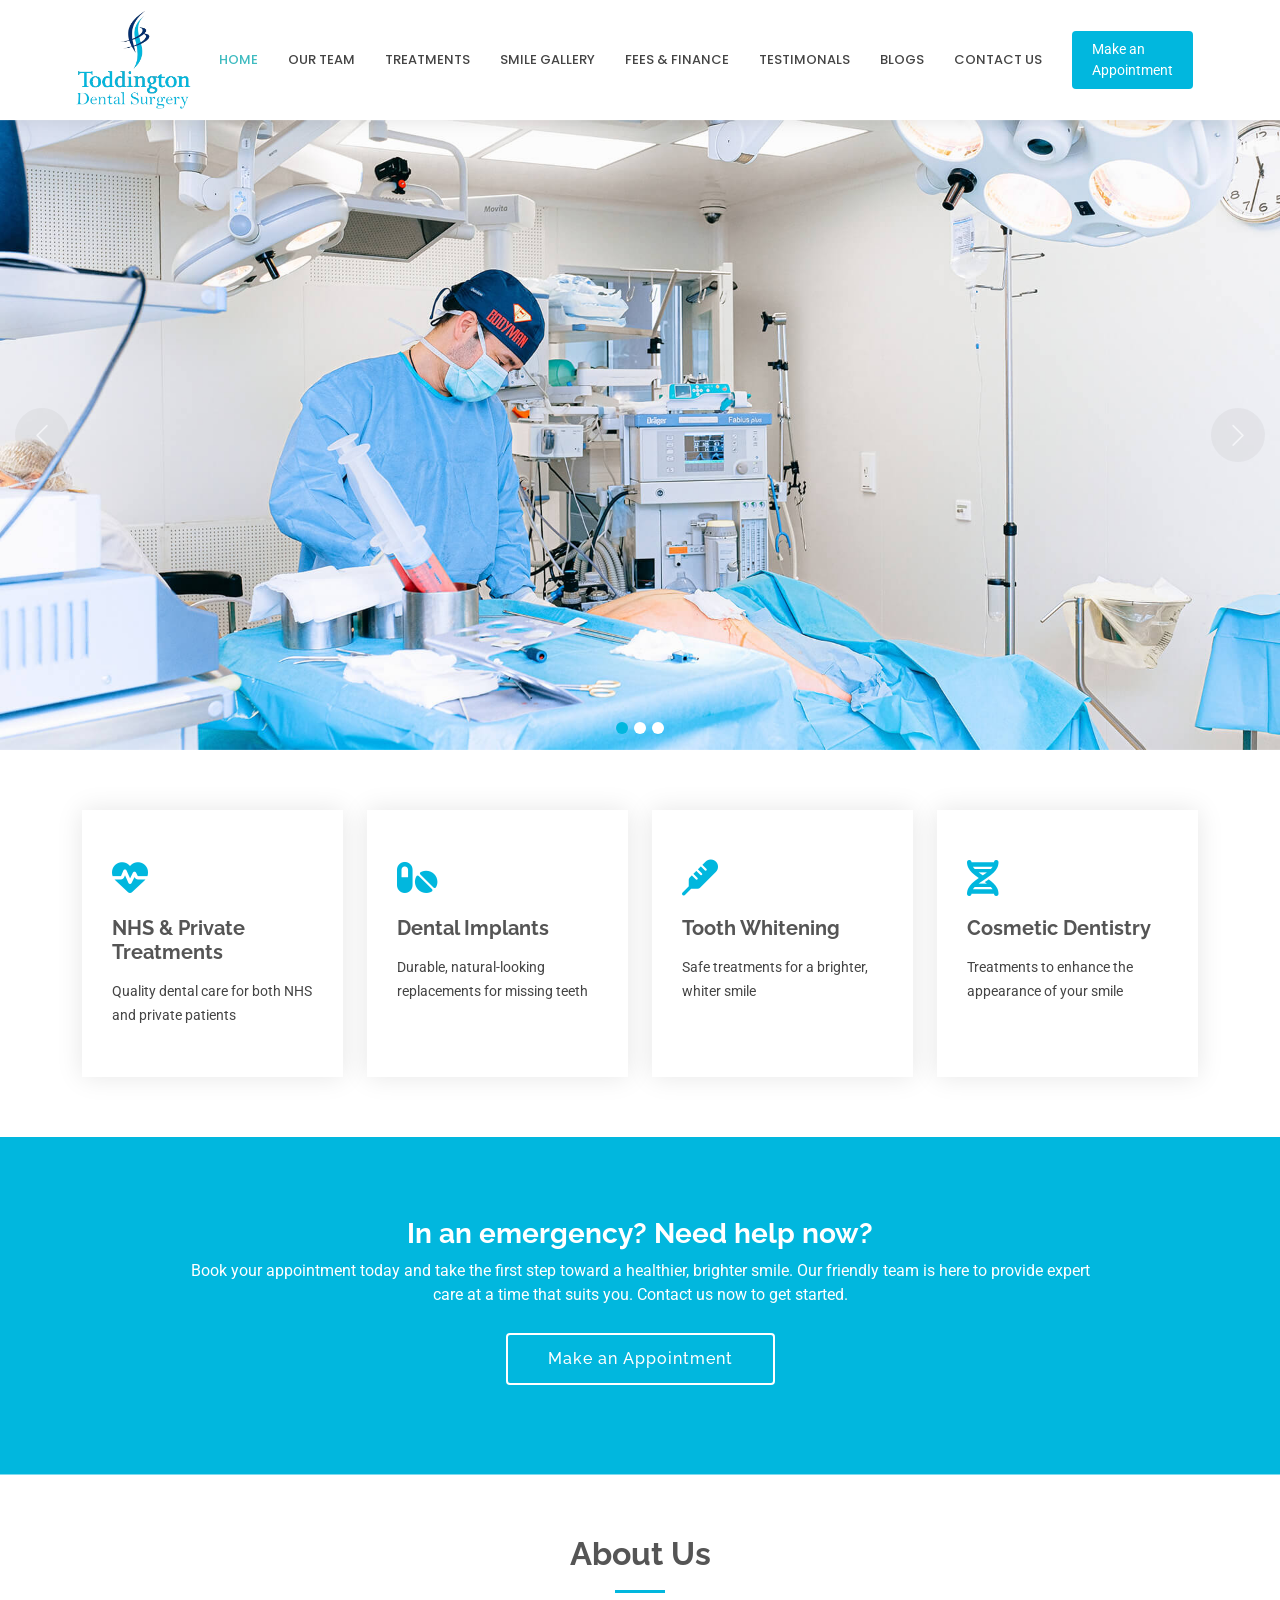
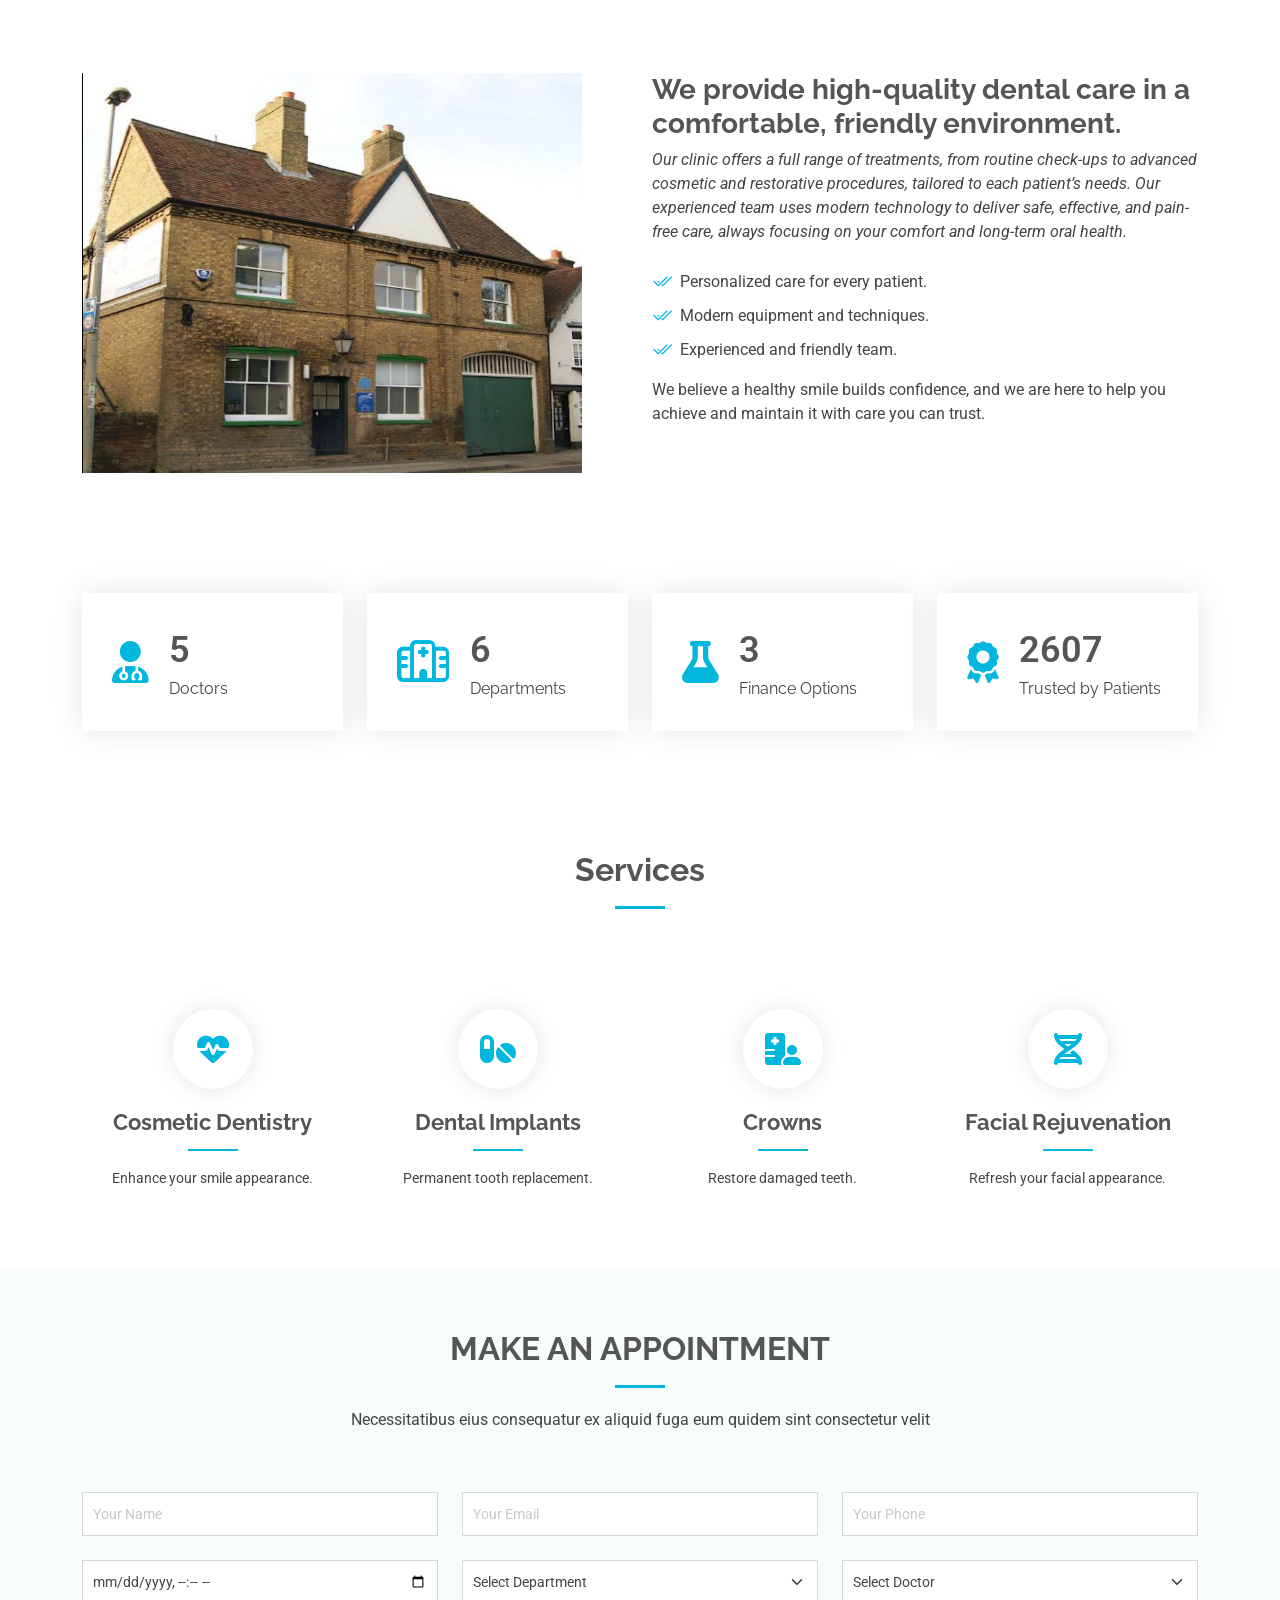
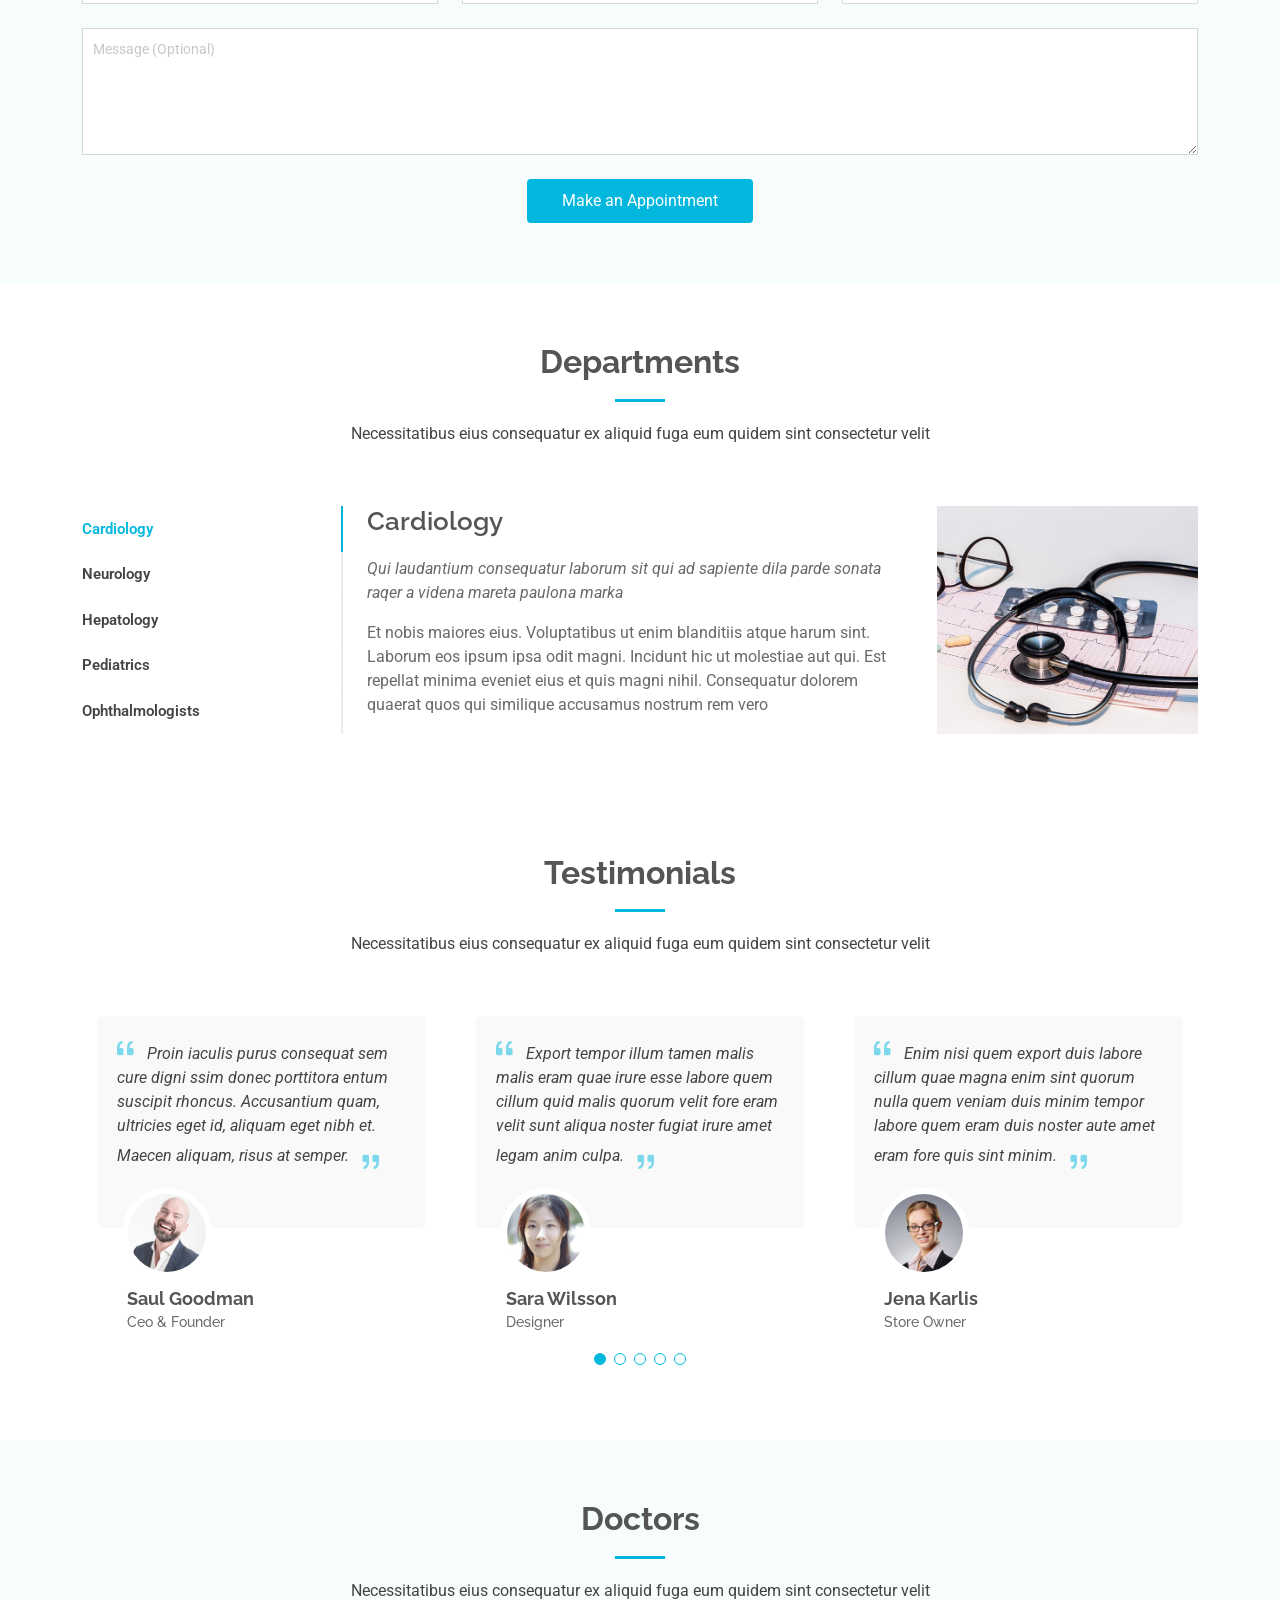
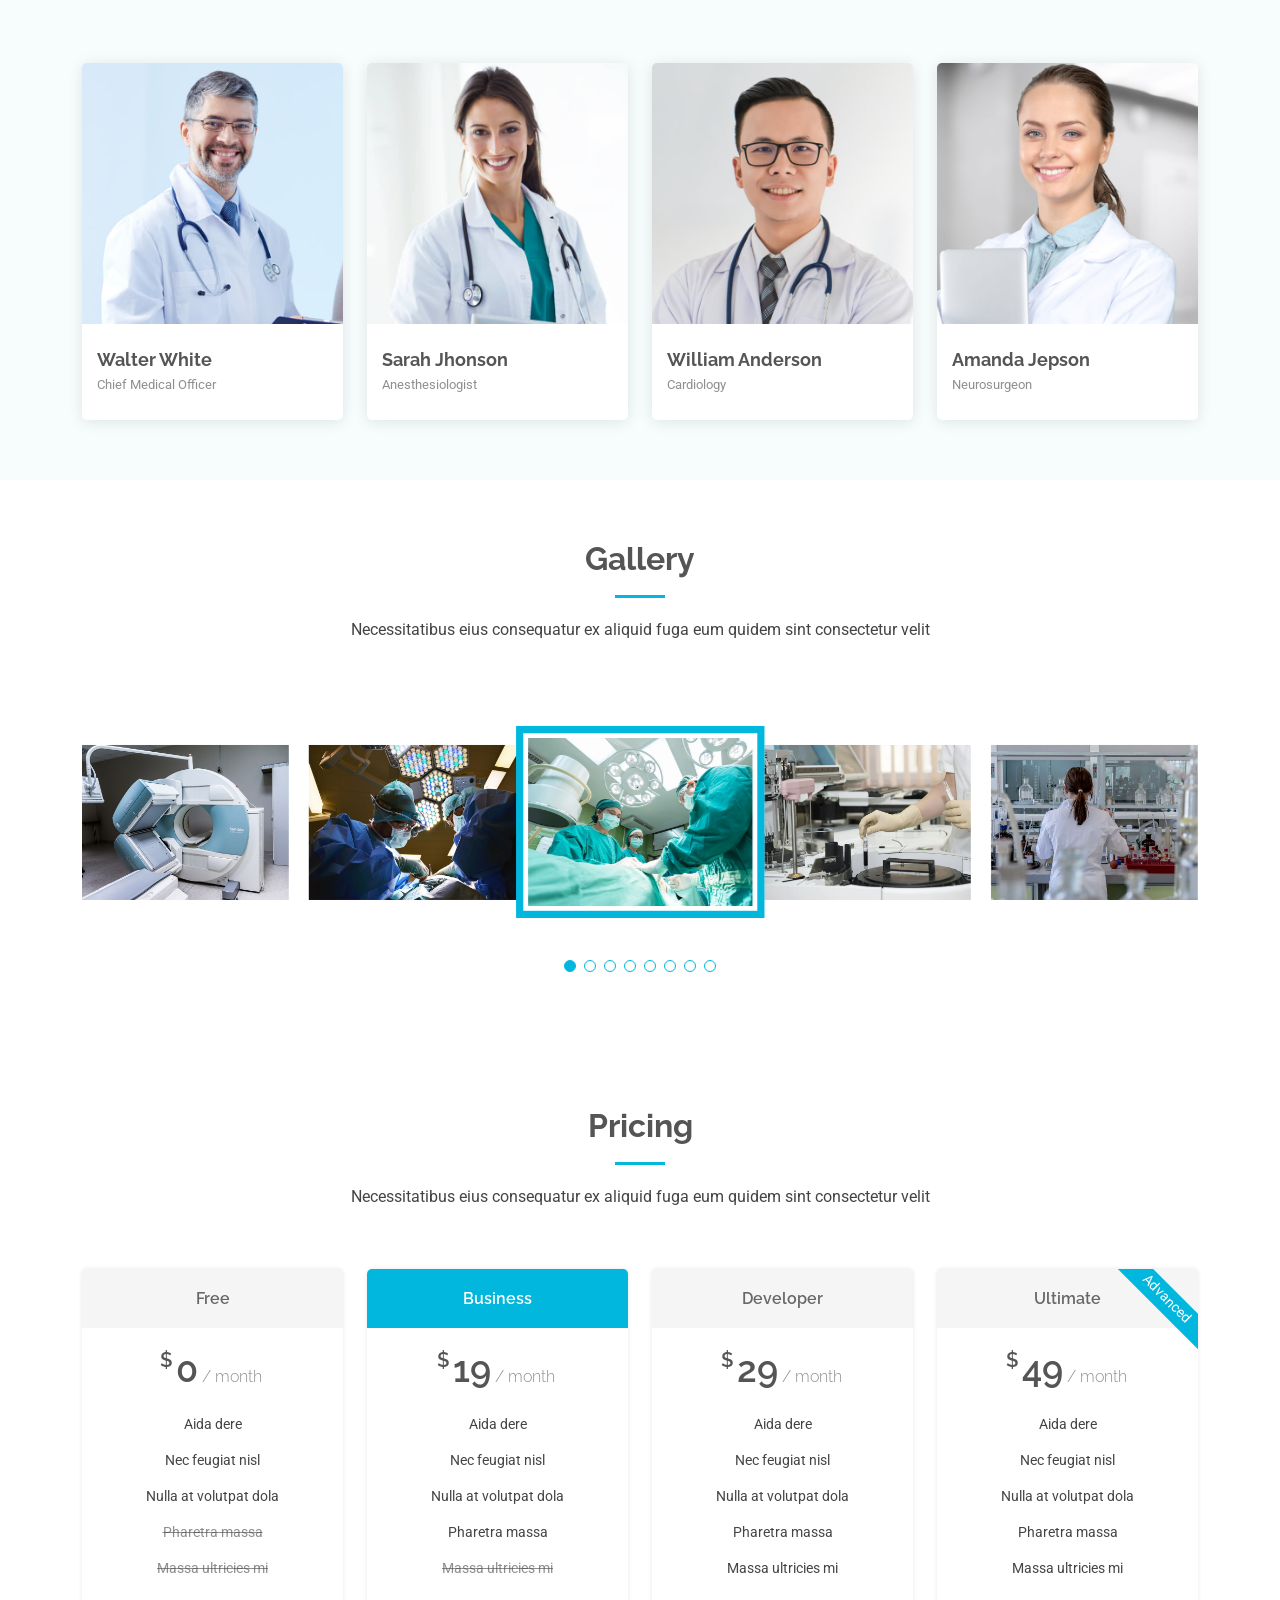
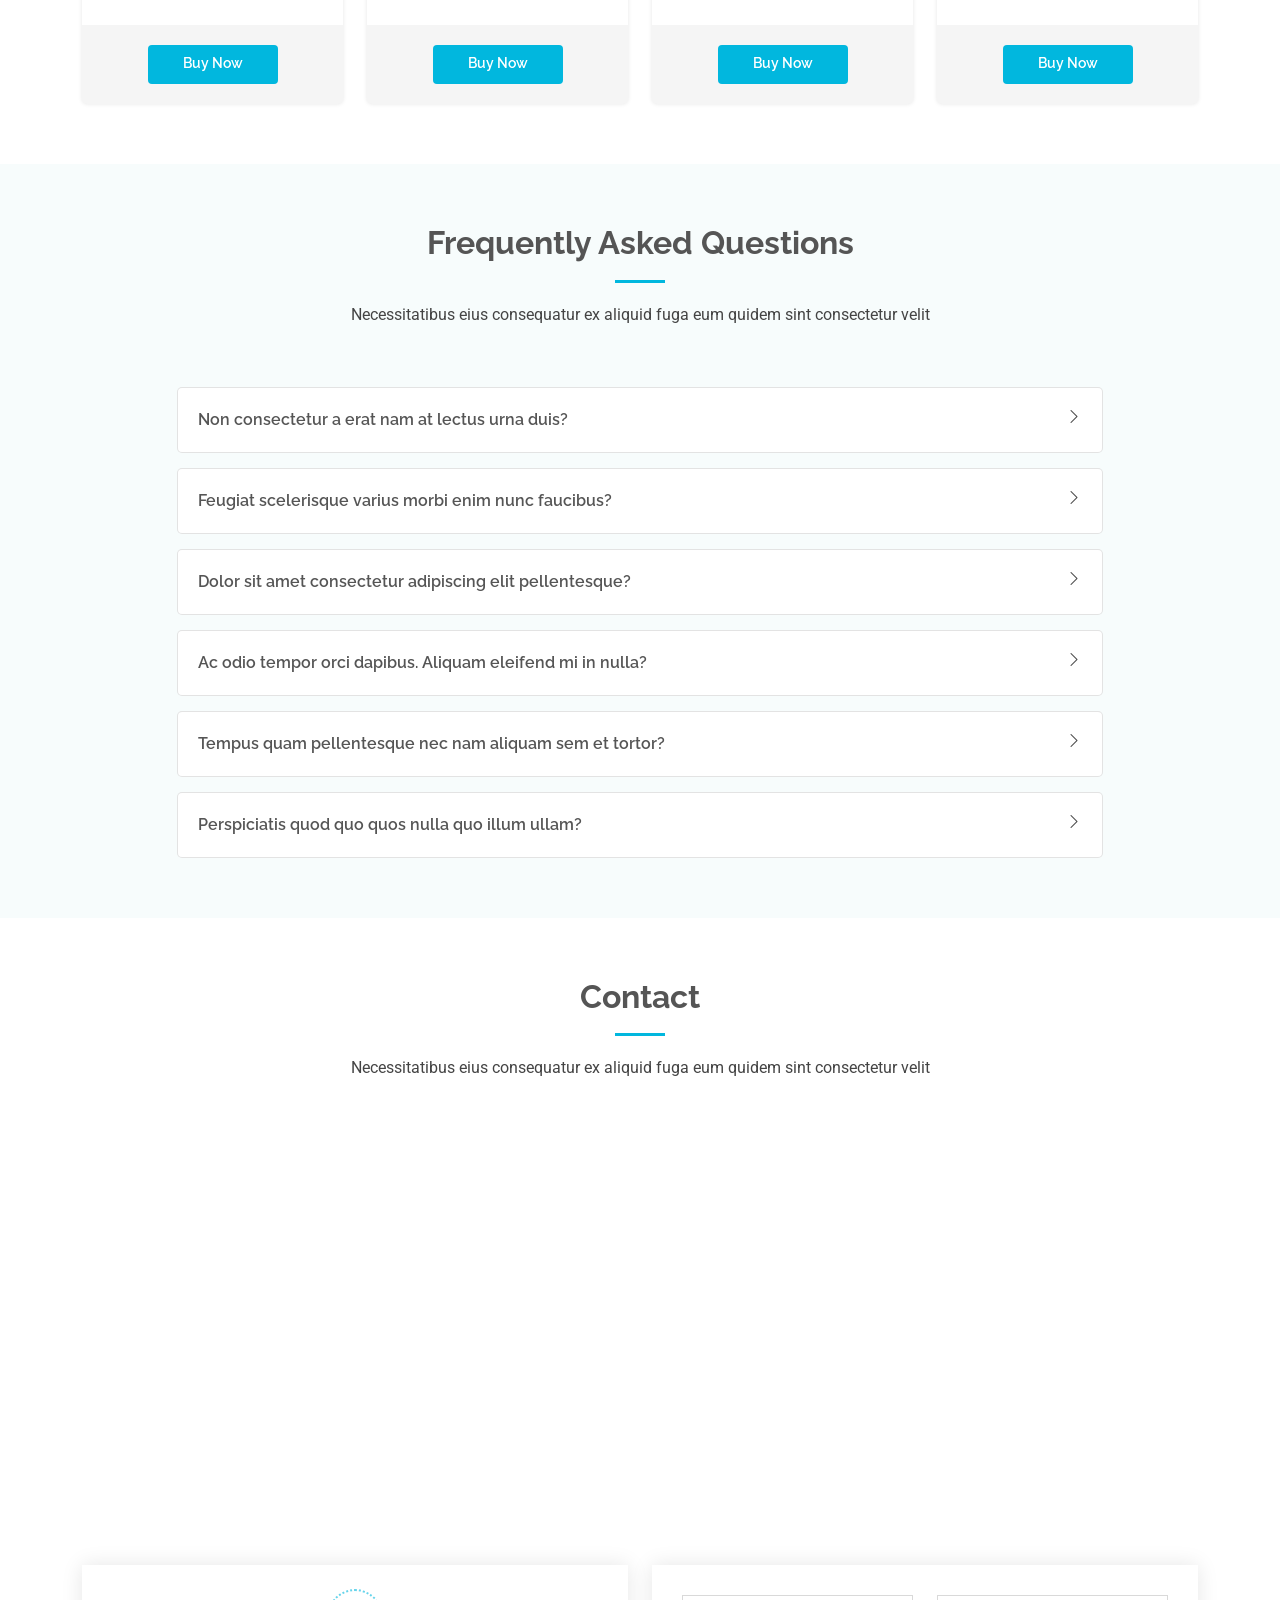
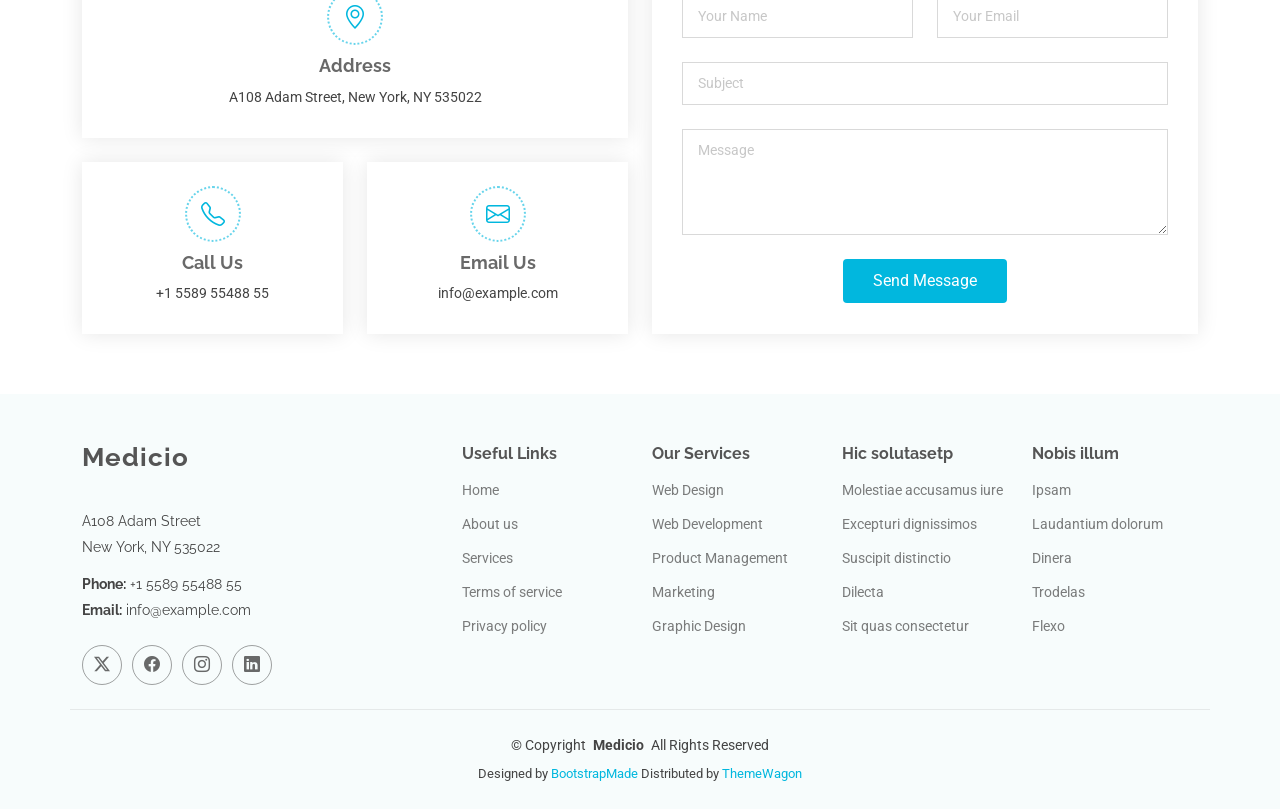
==== commit 876c4255: "Start1" ====
--- a/index.html
+++ b/index.html
@@ -4,7 +4,7 @@
 <head>
   <meta charset="utf-8">
   <meta content="width=device-width, initial-scale=1.0" name="viewport">
-  <title>Index - Medicio Bootstrap Template</title>
+  <title>Toddington Dental Surgery</title>
   <meta name="description" content="">
   <meta name="keywords" content="">
 
@@ -15,7 +15,9 @@
   <!-- Fonts -->
   <link href="https://fonts.googleapis.com" rel="preconnect">
   <link href="https://fonts.gstatic.com" rel="preconnect" crossorigin>
-  <link href="https://fonts.googleapis.com/css2?family=Roboto:ital,wght@0,100;0,300;0,400;0,500;0,700;0,900;1,100;1,300;1,400;1,500;1,700;1,900&family=Poppins:ital,wght@0,100;0,200;0,300;0,400;0,500;0,600;0,700;0,800;0,900;1,100;1,200;1,300;1,400;1,500;1,600;1,700;1,800;1,900&family=Raleway:ital,wght@0,100;0,200;0,300;0,400;0,500;0,600;0,700;0,800;0,900;1,100;1,200;1,300;1,400;1,500;1,600;1,700;1,800;1,900&display=swap" rel="stylesheet">
+  <link
+    href="https://fonts.googleapis.com/css2?family=Roboto:ital,wght@0,100;0,300;0,400;0,500;0,700;0,900;1,100;1,300;1,400;1,500;1,700;1,900&family=Poppins:ital,wght@0,100;0,200;0,300;0,400;0,500;0,600;0,700;0,800;0,900;1,100;1,200;1,300;1,400;1,500;1,600;1,700;1,800;1,900&family=Raleway:ital,wght@0,100;0,200;0,300;0,400;0,500;0,600;0,700;0,800;0,900;1,100;1,200;1,300;1,400;1,500;1,600;1,700;1,800;1,900&display=swap"
+    rel="stylesheet">
 
   <!-- Vendor CSS Files -->
   <link href="assets/vendor/bootstrap/css/bootstrap.min.css" rel="stylesheet">
@@ -28,13 +30,13 @@
   <!-- Main CSS File -->
   <link href="assets/css/main.css" rel="stylesheet">
 
- 
+
 </head>
 
 <body class="index-page">
 
   <header id="header" class="header sticky-top">
-
+    <!--
     <div class="topbar d-flex align-items-center">
       <div class="container d-flex justify-content-center justify-content-md-between">
         <div class="d-none d-md-flex align-items-center">
@@ -44,25 +46,27 @@
           <i class="bi bi-phone me-1"></i> Call us now +1 5589 55488 55
         </div>
       </div>
-    </div><!-- End Top Bar -->
+    </div>  -->
 
     <div class="branding d-flex align-items-center">
 
       <div class="container position-relative d-flex align-items-center justify-content-end">
         <a href="index.html" class="logo d-flex align-items-center me-auto">
           <img src="assets/img/logo.png" alt="">
-          <!-- Uncomment the line below if you also wish to use a text logo -->
-          <!-- <h1 class="sitename">Medicio</h1>  -->
+
         </a>
 
         <nav id="navmenu" class="navmenu">
           <ul>
             <li><a href="#hero" class="active">Home</a></li>
-            <li><a href="#about">About</a></li>
-            <li><a href="#services">Services</a></li>
-            <li><a href="#departments">Departments</a></li>
-            <li><a href="#doctors">Doctors</a></li>
-            <li class="dropdown"><a href="#"><span>Dropdown</span> <i class="bi bi-chevron-down toggle-dropdown"></i></a>
+            <li><a href="#ourteam">Our Team</a></li>
+            <li><a href="#treatments">Treatments</a></li>
+            <li><a href="#smilegallery">Smile Gallery</a></li>
+            <li><a href="#fee&finance">Fees & Finance</a></li>
+            <li><a href="#testimonals">Testimonals</a></li>
+            <li><a href="#blogs">Blogs</a></li>
+            <li><a href="#contactus">Contact Us</a></li>
+            <!--<li class="dropdown"><a href="#"><span>Dropdown</span> <i class="bi bi-chevron-down toggle-dropdown"></i></a>
               <ul>
                 <li><a href="#">Dropdown 1</a></li>
                 <li class="dropdown"><a href="#"><span>Deep Dropdown</span> <i class="bi bi-chevron-down toggle-dropdown"></i></a>
@@ -78,8 +82,8 @@
                 <li><a href="#">Dropdown 3</a></li>
                 <li><a href="#">Dropdown 4</a></li>
               </ul>
-            </li>
-            <li><a href="#contact">Contact</a></li>
+            </li>-->
+
           </ul>
           <i class="mobile-nav-toggle d-xl-none bi bi-list"></i>
         </nav>
@@ -101,29 +105,25 @@
 
         <div class="carousel-item active">
           <img src="assets/img/hero-carousel/hero-carousel-1.jpg" alt="">
-          <div class="container">
+          <!-- <div class="container">
             <h2>Welcome to Medicio</h2>
             <p>Lorem ipsum dolor sit amet, consectetur adipiscing elit, sed do eiusmod tempor incididunt ut labore et dolore magna aliqua. Ut enim ad minim veniam, quis nostrud exercitation ullamco laboris nisi ut aliquip ex ea commodo consequat.</p>
             <a href="#about" class="btn-get-started">Read More</a>
-          </div>
+          </div>-->
         </div><!-- End Carousel Item -->
 
         <div class="carousel-item">
           <img src="assets/img/hero-carousel/hero-carousel-2.jpg" alt="">
-          <div class="container">
+          <!-- <div class="container">
             <h2>At vero eos et accusamus</h2>
             <p>Nam libero tempore, cum soluta nobis est eligendi optio cumque nihil impedit quo minus id quod maxime placeat facere possimus, omnis voluptas assumenda est, omnis dolor repellendus. Temporibus autem quibusdam et aut officiis debitis aut.</p>
             <a href="#about" class="btn-get-started">Read More</a>
-          </div>
+          </div>-->
         </div><!-- End Carousel Item -->
 
         <div class="carousel-item">
           <img src="assets/img/hero-carousel/hero-carousel-3.jpg" alt="">
-          <div class="container">
-            <h2>Temporibus autem quibusdam</h2>
-            <p>Beatae vitae dicta sunt explicabo. Nemo enim ipsam voluptatem quia voluptas sit aspernatur aut odit aut fugit, sed quia consequuntur magni dolores eos qui ratione voluptatem sequi nesciunt omnis iste natus error sit voluptatem accusantium.</p>
-            <a href="#about" class="btn-get-started">Read More</a>
-          </div>
+
         </div><!-- End Carousel Item -->
 
         <a class="carousel-control-prev" href="#hero-carousel" role="button" data-bs-slide="prev">
@@ -150,37 +150,38 @@
           <div class="col-xl-3 col-md-6 d-flex" data-aos="fade-up" data-aos-delay="100">
             <div class="service-item position-relative">
               <div class="icon"><i class="fas fa-heartbeat icon"></i></div>
-              <h4><a href="" class="stretched-link">Lorem Ipsum</a></h4>
-              <p>Voluptatum deleniti atque corrupti quos dolores et quas molestias excepturi</p>
+              <h4><a href="" class="stretched-link">NHS & Private Treatments</a></h4>
+              <p>Quality dental care for both NHS and private patients</p>
             </div>
           </div><!-- End Service Item -->
 
           <div class="col-xl-3 col-md-6 d-flex" data-aos="fade-up" data-aos-delay="200">
             <div class="service-item position-relative">
               <div class="icon"><i class="fas fa-pills icon"></i></div>
-              <h4><a href="" class="stretched-link">Sed ut perspici</a></h4>
-              <p>Duis aute irure dolor in reprehenderit in voluptate velit esse cillum dolore</p>
+              <h4><a href="" class="stretched-link">Dental Implants</a></h4>
+              <p>Durable, natural-looking replacements for missing teeth</p>
             </div>
           </div><!-- End Service Item -->
 
           <div class="col-xl-3 col-md-6 d-flex" data-aos="fade-up" data-aos-delay="300">
             <div class="service-item position-relative">
               <div class="icon"><i class="fas fa-thermometer icon"></i></div>
-              <h4><a href="" class="stretched-link">Magni Dolores</a></h4>
-              <p>Excepteur sint occaecat cupidatat non proident, sunt in culpa qui officia</p>
+              <h4><a href="" class="stretched-link">Tooth Whitening</a></h4>
+              <p>Safe treatments for a brighter, whiter smile</p>
             </div>
           </div><!-- End Service Item -->
 
           <div class="col-xl-3 col-md-6 d-flex" data-aos="fade-up" data-aos-delay="400">
             <div class="service-item position-relative">
               <div class="icon"><i class="fas fa-dna icon"></i></div>
-              <h4><a href="" class="stretched-link">Nemo Enim</a></h4>
-              <p>At vero eos et accusamus et iusto odio dignissimos ducimus qui blanditiis</p>
+              <h4><a href="" class="stretched-link">Cosmetic Dentistry</a></h4>
+              <p>Treatments to enhance the appearance of your smile</p>
             </div>
           </div><!-- End Service Item -->
 
-        </div>
-
+
+
+        </div>
       </div>
 
     </section><!-- /Featured Services Section -->
@@ -193,7 +194,8 @@
           <div class="col-xl-10">
             <div class="text-center">
               <h3>In an emergency? Need help now?</h3>
-              <p>Duis aute irure dolor in reprehenderit in voluptate velit esse cillum dolore eu fugiat nulla pariatur. Excepteur sint occaecat cupidatat non proident, sunt in culpa qui officia deserunt mollit anim id est laborum.</p>
+              <p>Book your appointment today and take the first step toward a healthier, brighter smile. Our friendly
+                team is here to provide expert care at a time that suits you. Contact us now to get started.</p>
               <a class="cta-btn" href="#appointment">Make an Appointment</a>
             </div>
           </div>
@@ -208,30 +210,32 @@
       <!-- Section Title -->
       <div class="container section-title" data-aos="fade-up">
         <h2>About Us<br></h2>
-        <p>Necessitatibus eius consequatur ex aliquid fuga eum quidem sint consectetur velit</p>
+
       </div><!-- End Section Title -->
 
       <div class="container">
 
         <div class="row gy-4">
           <div class="col-lg-6 position-relative align-self-start" data-aos="fade-up" data-aos-delay="100">
-            <img src="assets/img/about.jpg" class="img-fluid" alt="">
-            <a href="https://www.youtube.com/watch?v=Y7f98aduVJ8" class="glightbox pulsating-play-btn"></a>
+            <img src="assets/img/address.png" alt="" width="500" height="400">
+
           </div>
           <div class="col-lg-6 content" data-aos="fade-up" data-aos-delay="200">
-            <h3>Voluptatem dignissimos provident quasi corporis voluptates sit assumenda.</h3>
+            <h3>We provide high-quality dental care in a comfortable, friendly environment.</h3>
             <p class="fst-italic">
-              Lorem ipsum dolor sit amet, consectetur adipiscing elit, sed do eiusmod tempor incididunt ut labore et dolore
-              magna aliqua.
+              Our clinic offers a full range of treatments, from routine check-ups to advanced cosmetic and restorative
+              procedures, tailored to each patient’s needs. Our experienced team uses modern technology to deliver safe,
+              effective, and pain-free care, always focusing on your comfort and long-term oral health.
             </p>
             <ul>
-              <li><i class="bi bi-check2-all"></i> <span>Ullamco laboris nisi ut aliquip ex ea commodo consequat.</span></li>
-              <li><i class="bi bi-check2-all"></i> <span>Duis aute irure dolor in reprehenderit in voluptate velit.</span></li>
-              <li><i class="bi bi-check2-all"></i> <span>Ullamco laboris nisi ut aliquip ex ea commodo consequat. Duis aute irure dolor in reprehenderit in voluptate trideta storacalaperda mastiro dolore eu fugiat nulla pariatur.</span></li>
+              <li><i class="bi bi-check2-all"></i> <span>Personalized care for every patient.</span>
+              </li>
+              <li><i class="bi bi-check2-all"></i> <span>Modern equipment and techniques.</span></li>
+              <li><i class="bi bi-check2-all"></i> <span>Experienced and friendly team.</span></li>
             </ul>
             <p>
-              Ullamco laboris nisi ut aliquip ex ea commodo consequat. Duis aute irure dolor in reprehenderit in voluptate
-              velit esse cillum dolore eu fugiat nulla pariatur. Excepteur sint occaecat cupidatat non proident
+              We believe a healthy smile builds confidence, and we are here to help you achieve and maintain it with
+              care you can trust.
             </p>
           </div>
         </div>
@@ -251,7 +255,8 @@
             <div class="stats-item d-flex align-items-center w-100 h-100">
               <i class="fas fa-user-md flex-shrink-0"></i>
               <div>
-                <span data-purecounter-start="0" data-purecounter-end="25" data-purecounter-duration="1" class="purecounter"></span>
+                <span data-purecounter-start="0" data-purecounter-end="5" data-purecounter-duration="1"
+                  class="purecounter"></span>
                 <p>Doctors</p>
               </div>
             </div>
@@ -261,7 +266,8 @@
             <div class="stats-item d-flex align-items-center w-100 h-100">
               <i class="far fa-hospital flex-shrink-0"></i>
               <div>
-                <span data-purecounter-start="0" data-purecounter-end="15" data-purecounter-duration="1" class="purecounter"></span>
+                <span data-purecounter-start="0" data-purecounter-end="6" data-purecounter-duration="1"
+                  class="purecounter"></span>
                 <p>Departments</p>
               </div>
             </div>
@@ -271,8 +277,9 @@
             <div class="stats-item d-flex align-items-center w-100 h-100">
               <i class="fas fa-flask flex-shrink-0"></i>
               <div>
-                <span data-purecounter-start="0" data-purecounter-end="8" data-purecounter-duration="1" class="purecounter"></span>
-                <p>Research Labs</p>
+                <span data-purecounter-start="0" data-purecounter-end="3" data-purecounter-duration="1"
+                  class="purecounter"></span>
+                <p>Finance Options</p>
               </div>
             </div>
           </div><!-- End Stats Item -->
@@ -281,8 +288,9 @@
             <div class="stats-item d-flex align-items-center w-100 h-100">
               <i class="fas fa-award flex-shrink-0"></i>
               <div>
-                <span data-purecounter-start="0" data-purecounter-end="150" data-purecounter-duration="1" class="purecounter"></span>
-                <p>Awards</p>
+                <span data-purecounter-start="0" data-purecounter-end="2607" data-purecounter-duration="1"
+                  class="purecounter"></span>
+                <p>Trusted by Patients</p>
               </div>
             </div>
           </div><!-- End Stats Item -->
@@ -293,144 +301,170 @@
 
     </section><!-- /Stats Section -->
 
-    <!-- Features Section -->
+    <!-- Features Section 
     <section id="features" class="features section">
 
       <div class="container">
 
         <div class="row justify-content-around gy-4">
-          <div class="features-image col-lg-6" data-aos="fade-up" data-aos-delay="100"><img src="assets/img/features.jpg" alt=""></div>
+          <div class="features-image col-lg-6" data-aos="fade-up" data-aos-delay="100"><img
+              src="assets/img/features.jpg" alt=""></div>
 
           <div class="col-lg-5 d-flex flex-column justify-content-center" data-aos="fade-up" data-aos-delay="200">
             <h3>Enim quis est voluptatibus aliquid consequatur fugiat</h3>
-            <p>Esse voluptas cumque vel exercitationem. Reiciendis est hic accusamus. Non ipsam et sed minima temporibus laudantium. Soluta voluptate sed facere corporis dolores excepturi</p>
+            <p>Esse voluptas cumque vel exercitationem. Reiciendis est hic accusamus. Non ipsam et sed minima temporibus
+              laudantium. Soluta voluptate sed facere corporis dolores excepturi</p>
 
             <div class="icon-box d-flex position-relative" data-aos="fade-up" data-aos-delay="300">
               <i class="fa-solid fa-hand-holding-medical flex-shrink-0"></i>
               <div>
                 <h4><a href="" class="stretched-link">Lorem Ipsum</a></h4>
-                <p>Voluptatum deleniti atque corrupti quos dolores et quas molestias excepturi sint occaecati cupiditate non provident</p>
-              </div>
-            </div><!-- End Icon Box -->
+                <p>Voluptatum deleniti atque corrupti quos dolores et quas molestias excepturi sint occaecati cupiditate
+                  non provident</p>
+              </div>
+            </div>
 
             <div class="icon-box d-flex position-relative" data-aos="fade-up" data-aos-delay="400">
               <i class="fa-solid fa-suitcase-medical flex-shrink-0"></i>
               <div>
                 <h4><a href="" class="stretched-link">Nemo Enim</a></h4>
-                <p>At vero eos et accusamus et iusto odio dignissimos ducimus qui blanditiis praesentium voluptatum deleniti atque</p>
-              </div>
-            </div><!-- End Icon Box -->
+                <p>At vero eos et accusamus et iusto odio dignissimos ducimus qui blanditiis praesentium voluptatum
+                  deleniti atque</p>
+              </div>
+            </div>
 
             <div class="icon-box d-flex position-relative" data-aos="fade-up" data-aos-delay="500">
               <i class="fa-solid fa-staff-snake flex-shrink-0"></i>
               <div>
                 <h4><a href="" class="stretched-link">Dine Pad</a></h4>
-                <p>Explicabo est voluptatum asperiores consequatur magnam. Et veritatis odit. Sunt aut deserunt minus aut eligendi omnis</p>
-              </div>
-            </div><!-- End Icon Box -->
+                <p>Explicabo est voluptatum asperiores consequatur magnam. Et veritatis odit. Sunt aut deserunt minus
+                  aut eligendi omnis</p>
+              </div>
+            </div>
 
             <div class="icon-box d-flex position-relative" data-aos="fade-up" data-aos-delay="600">
               <i class="fa-solid fa-lungs flex-shrink-0"></i>
               <div>
                 <h4><a href="" class="stretched-link">Tride clov</a></h4>
-                <p>Est voluptatem labore deleniti quis a delectus et. Saepe dolorem libero sit non aspernatur odit amet. Et eligendi</p>
-              </div>
-            </div><!-- End Icon Box -->
-
-          </div>
-        </div>
-
-      </div>
-
-    </section><!-- /Features Section -->
+                <p>Est voluptatem labore deleniti quis a delectus et. Saepe dolorem libero sit non aspernatur odit amet.
+                  Et eligendi</p>
+              </div>
+            </div>
+
+          </div>
+        </div>
+
+      </div>
+
+    </section> -->
 
     <!-- Services Section -->
     <section id="services" class="services section">
 
-      <!-- Section Title -->
       <div class="container section-title" data-aos="fade-up">
         <h2>Services</h2>
-        <p>Necessitatibus eius consequatur ex aliquid fuga eum quidem sint consectetur velit</p>
-      </div><!-- End Section Title -->
+      </div>
 
       <div class="container">
 
-        <div class="row gy-4">
-
-          <div class="col-lg-4 col-md-6" data-aos="fade-up" data-aos-delay="100">
-            <div class="service-item  position-relative">
-              <div class="icon">
-                <i class="fas fa-heartbeat"></i>
-              </div>
-              <a href="#" class="stretched-link">
-                <h3>Nesciunt Mete</h3>
-              </a>
-              <p>Provident nihil minus qui consequatur non omnis maiores. Eos accusantium minus dolores iure perferendis tempore et consequatur.</p>
-            </div>
-          </div><!-- End Service Item -->
-
-          <div class="col-lg-4 col-md-6" data-aos="fade-up" data-aos-delay="200">
-            <div class="service-item position-relative">
-              <div class="icon">
-                <i class="fas fa-pills"></i>
-              </div>
-              <a href="#" class="stretched-link">
-                <h3>Eosle Commodi</h3>
-              </a>
-              <p>Ut autem aut autem non a. Sint sint sit facilis nam iusto sint. Libero corrupti neque eum hic non ut nesciunt dolorem.</p>
-            </div>
-          </div><!-- End Service Item -->
-
-          <div class="col-lg-4 col-md-6" data-aos="fade-up" data-aos-delay="300">
-            <div class="service-item position-relative">
-              <div class="icon">
-                <i class="fas fa-hospital-user"></i>
-              </div>
-              <a href="#" class="stretched-link">
-                <h3>Ledo Markt</h3>
-              </a>
-              <p>Ut excepturi voluptatem nisi sed. Quidem fuga consequatur. Minus ea aut. Vel qui id voluptas adipisci eos earum corrupti.</p>
-            </div>
-          </div><!-- End Service Item -->
-
-          <div class="col-lg-4 col-md-6" data-aos="fade-up" data-aos-delay="400">
-            <div class="service-item position-relative">
-              <div class="icon">
-                <i class="fas fa-dna"></i>
-              </div>
-              <a href="#" class="stretched-link">
-                <h3>Asperiores Commodit</h3>
-              </a>
-              <p>Non et temporibus minus omnis sed dolor esse consequatur. Cupiditate sed error ea fuga sit provident adipisci neque.</p>
-              <a href="#" class="stretched-link"></a>
-            </div>
-          </div><!-- End Service Item -->
-
-          <div class="col-lg-4 col-md-6" data-aos="fade-up" data-aos-delay="500">
-            <div class="service-item position-relative">
-              <div class="icon">
-                <i class="fas fa-wheelchair"></i>
-              </div>
-              <a href="#" class="stretched-link">
-                <h3>Velit Doloremque</h3>
-              </a>
-              <p>Cumque et suscipit saepe. Est maiores autem enim facilis ut aut ipsam corporis aut. Sed animi at autem alias eius labore.</p>
-              <a href="#" class="stretched-link"></a>
-            </div>
-          </div><!-- End Service Item -->
-
-          <div class="col-lg-4 col-md-6" data-aos="fade-up" data-aos-delay="600">
-            <div class="service-item position-relative">
-              <div class="icon">
-                <i class="fas fa-notes-medical"></i>
-              </div>
-              <a href="#" class="stretched-link">
-                <h3>Dolori Architecto</h3>
-              </a>
-              <p>Hic molestias ea quibusdam eos. Fugiat enim doloremque aut neque non et debitis iure. Corrupti recusandae ducimus enim.</p>
-              <a href="#" class="stretched-link"></a>
-            </div>
-          </div><!-- End Service Item -->
+        <div id="servicesCarousel" class="carousel slide" data-bs-ride="carousel">
+
+          <div class="carousel-inner">
+
+            <!-- Slide 1 -->
+            <div class="carousel-item active">
+              <div class="row text-center">
+
+                <div class="col-md-3">
+                  <div class="service-item">
+                    <i class="fas fa-heartbeat icon"></i>
+                    <h3>Cosmetic Dentistry</h3>
+                    <p>Enhance your smile appearance.</p>
+                  </div>
+                </div>
+
+                <div class="col-md-3">
+                  <div class="service-item">
+                    <i class="fas fa-pills icon"></i>
+                    <h3>Dental Implants</h3>
+                    <p>Permanent tooth replacement.</p>
+                  </div>
+                </div>
+
+                <div class="col-md-3">
+                  <div class="service-item">
+                    <i class="fas fa-hospital-user icon"></i>
+                    <h3>Crowns</h3>
+                    <p>Restore damaged teeth.</p>
+                  </div>
+                </div>
+
+                <div class="col-md-3">
+                  <div class="service-item">
+                    <i class="fas fa-dna icon"></i>
+                    <h3>Facial Rejuvenation</h3>
+                    <p>Refresh your facial appearance.</p>
+                  </div>
+                </div>
+              </div>
+            </div>
+
+            <!-- Slide 2 -->
+            <div class="carousel-item">
+              <div class="row text-center">
+
+                <div class="col-md-3">
+                  <div class="service-item">
+                    <i class="fas fa-tooth icon"></i>
+                    <h3>Hygienist</h3>
+                    <p>Professional teeth cleaning.</p>
+                  </div>
+                </div>
+
+                <div class="col-md-3">
+                  <div class="service-item">
+                    <i class="fas fa-notes-medical icon"></i>
+                    <h3>Inlays</h3>
+                    <p>Strong tooth restorations.</p>
+                  </div>
+                </div>
+
+                <div class="col-md-3">
+                  <div class="service-item">
+                    <h3>Root Canal</h3>
+                    <p>Save infected teeth.</p>
+                  </div>
+                </div>
+
+                <div class="col-md-3">
+                  <div class="service-item">
+                    <h3>Sedation</h3>
+                    <p>Relaxed dental experience.</p>
+                  </div>
+                </div>
+
+              </div>
+            </div>
+
+            <!-- Slide 3 -->
+            <div class="carousel-item">
+              <div class="row text-center">                              
+
+                <div class="col-md-3">
+                  <div class="service-item">
+                    <h3>Tooth Whitening</h3>
+                    <p>Brighten your smile.</p>
+                  </div>
+                </div>
+
+              </div>
+            </div>
+
+            <!-- Add more slides same way -->
+
+          </div>
+
+         
 
         </div>
 
@@ -463,7 +497,8 @@
           </div>
           <div class="row">
             <div class="col-md-4 form-group mt-3">
-              <input type="datetime-local" name="date" class="form-control datepicker" id="date" placeholder="Appointment Date" required="">
+              <input type="datetime-local" name="date" class="form-control datepicker" id="date"
+                placeholder="Appointment Date" required="">
             </div>
             <div class="col-md-4 form-group mt-3">
               <select name="department" id="department" class="form-select" required="">
@@ -535,8 +570,11 @@
                 <div class="row">
                   <div class="col-lg-8 details order-2 order-lg-1">
                     <h3>Cardiology</h3>
-                    <p class="fst-italic">Qui laudantium consequatur laborum sit qui ad sapiente dila parde sonata raqer a videna mareta paulona marka</p>
-                    <p>Et nobis maiores eius. Voluptatibus ut enim blanditiis atque harum sint. Laborum eos ipsum ipsa odit magni. Incidunt hic ut molestiae aut qui. Est repellat minima eveniet eius et quis magni nihil. Consequatur dolorem quaerat quos qui similique accusamus nostrum rem vero</p>
+                    <p class="fst-italic">Qui laudantium consequatur laborum sit qui ad sapiente dila parde sonata raqer
+                      a videna mareta paulona marka</p>
+                    <p>Et nobis maiores eius. Voluptatibus ut enim blanditiis atque harum sint. Laborum eos ipsum ipsa
+                      odit magni. Incidunt hic ut molestiae aut qui. Est repellat minima eveniet eius et quis magni
+                      nihil. Consequatur dolorem quaerat quos qui similique accusamus nostrum rem vero</p>
                   </div>
                   <div class="col-lg-4 text-center order-1 order-lg-2">
                     <img src="assets/img/departments-1.jpg" alt="" class="img-fluid">
@@ -547,8 +585,11 @@
                 <div class="row">
                   <div class="col-lg-8 details order-2 order-lg-1">
                     <h3>Neurology</h3>
-                    <p class="fst-italic">Qui laudantium consequatur laborum sit qui ad sapiente dila parde sonata raqer a videna mareta paulona marka</p>
-                    <p>Ea ipsum voluptatem consequatur quis est. Illum error ullam omnis quia et reiciendis sunt sunt est. Non aliquid repellendus itaque accusamus eius et velit ipsa voluptates. Optio nesciunt eaque beatae accusamus lerode pakto madirna desera vafle de nideran pal</p>
+                    <p class="fst-italic">Qui laudantium consequatur laborum sit qui ad sapiente dila parde sonata raqer
+                      a videna mareta paulona marka</p>
+                    <p>Ea ipsum voluptatem consequatur quis est. Illum error ullam omnis quia et reiciendis sunt sunt
+                      est. Non aliquid repellendus itaque accusamus eius et velit ipsa voluptates. Optio nesciunt eaque
+                      beatae accusamus lerode pakto madirna desera vafle de nideran pal</p>
                   </div>
                   <div class="col-lg-4 text-center order-1 order-lg-2">
                     <img src="assets/img/departments-2.jpg" alt="" class="img-fluid">
@@ -559,8 +600,11 @@
                 <div class="row">
                   <div class="col-lg-8 details order-2 order-lg-1">
                     <h3>Hepatology</h3>
-                    <p class="fst-italic">Eos voluptatibus quo. Odio similique illum id quidem non enim fuga. Qui natus non sunt dicta dolor et. In asperiores velit quaerat perferendis aut</p>
-                    <p>Iure officiis odit rerum. Harum sequi eum illum corrupti culpa veritatis quisquam. Neque necessitatibus illo rerum eum ut. Commodi ipsam minima molestiae sed laboriosam a iste odio. Earum odit nesciunt fugiat sit ullam. Soluta et harum voluptatem optio quae</p>
+                    <p class="fst-italic">Eos voluptatibus quo. Odio similique illum id quidem non enim fuga. Qui natus
+                      non sunt dicta dolor et. In asperiores velit quaerat perferendis aut</p>
+                    <p>Iure officiis odit rerum. Harum sequi eum illum corrupti culpa veritatis quisquam. Neque
+                      necessitatibus illo rerum eum ut. Commodi ipsam minima molestiae sed laboriosam a iste odio. Earum
+                      odit nesciunt fugiat sit ullam. Soluta et harum voluptatem optio quae</p>
                   </div>
                   <div class="col-lg-4 text-center order-1 order-lg-2">
                     <img src="assets/img/departments-3.jpg" alt="" class="img-fluid">
@@ -571,8 +615,11 @@
                 <div class="row">
                   <div class="col-lg-8 details order-2 order-lg-1">
                     <h3>Pediatrics</h3>
-                    <p class="fst-italic">Totam aperiam accusamus. Repellat consequuntur iure voluptas iure porro quis delectus</p>
-                    <p>Eaque consequuntur consequuntur libero expedita in voluptas. Nostrum ipsam necessitatibus aliquam fugiat debitis quis velit. Eum ex maxime error in consequatur corporis atque. Eligendi asperiores sed qui veritatis aperiam quia a laborum inventore</p>
+                    <p class="fst-italic">Totam aperiam accusamus. Repellat consequuntur iure voluptas iure porro quis
+                      delectus</p>
+                    <p>Eaque consequuntur consequuntur libero expedita in voluptas. Nostrum ipsam necessitatibus aliquam
+                      fugiat debitis quis velit. Eum ex maxime error in consequatur corporis atque. Eligendi asperiores
+                      sed qui veritatis aperiam quia a laborum inventore</p>
                   </div>
                   <div class="col-lg-4 text-center order-1 order-lg-2">
                     <img src="assets/img/departments-4.jpg" alt="" class="img-fluid">
@@ -584,7 +631,9 @@
                   <div class="col-lg-8 details order-2 order-lg-1">
                     <h3>Ophthalmologists</h3>
                     <p class="fst-italic">Omnis blanditiis saepe eos autem qui sunt debitis porro quia.</p>
-                    <p>Exercitationem nostrum omnis. Ut reiciendis repudiandae minus. Omnis recusandae ut non quam ut quod eius qui. Ipsum quia odit vero atque qui quibusdam amet. Occaecati sed est sint aut vitae molestiae voluptate vel</p>
+                    <p>Exercitationem nostrum omnis. Ut reiciendis repudiandae minus. Omnis recusandae ut non quam ut
+                      quod eius qui. Ipsum quia odit vero atque qui quibusdam amet. Occaecati sed est sint aut vitae
+                      molestiae voluptate vel</p>
                   </div>
                   <div class="col-lg-4 text-center order-1 order-lg-2">
                     <img src="assets/img/departments-5.jpg" alt="" class="img-fluid">
@@ -610,7 +659,8 @@
 
       <div class="container" data-aos="fade-up" data-aos-delay="100">
 
-        <div class="swiper init-swiper" data-speed="600" data-delay="5000" data-breakpoints="{ &quot;320&quot;: { &quot;slidesPerView&quot;: 1, &quot;spaceBetween&quot;: 40 }, &quot;1200&quot;: { &quot;slidesPerView&quot;: 3, &quot;spaceBetween&quot;: 40 } }">
+        <div class="swiper init-swiper" data-speed="600" data-delay="5000"
+          data-breakpoints="{ &quot;320&quot;: { &quot;slidesPerView&quot;: 1, &quot;spaceBetween&quot;: 40 }, &quot;1200&quot;: { &quot;slidesPerView&quot;: 3, &quot;spaceBetween&quot;: 40 } }">
           <script type="application/json" class="swiper-config">
             {
               "loop": true,
@@ -642,7 +692,8 @@
               <div class="testimonial-item" "="">
             <p>
               <i class=" bi bi-quote quote-icon-left"></i>
-                <span>Proin iaculis purus consequat sem cure digni ssim donec porttitora entum suscipit rhoncus. Accusantium quam, ultricies eget id, aliquam eget nibh et. Maecen aliquam, risus at semper.</span>
+                <span>Proin iaculis purus consequat sem cure digni ssim donec porttitora entum suscipit rhoncus.
+                  Accusantium quam, ultricies eget id, aliquam eget nibh et. Maecen aliquam, risus at semper.</span>
                 <i class="bi bi-quote quote-icon-right"></i>
                 </p>
                 <img src="assets/img/testimonials/testimonials-1.jpg" class="testimonial-img" alt="">
@@ -655,7 +706,8 @@
               <div class="testimonial-item">
                 <p>
                   <i class="bi bi-quote quote-icon-left"></i>
-                  <span>Export tempor illum tamen malis malis eram quae irure esse labore quem cillum quid malis quorum velit fore eram velit sunt aliqua noster fugiat irure amet legam anim culpa.</span>
+                  <span>Export tempor illum tamen malis malis eram quae irure esse labore quem cillum quid malis quorum
+                    velit fore eram velit sunt aliqua noster fugiat irure amet legam anim culpa.</span>
                   <i class="bi bi-quote quote-icon-right"></i>
                 </p>
                 <img src="assets/img/testimonials/testimonials-2.jpg" class="testimonial-img" alt="">
@@ -668,7 +720,8 @@
               <div class="testimonial-item">
                 <p>
                   <i class="bi bi-quote quote-icon-left"></i>
-                  <span>Enim nisi quem export duis labore cillum quae magna enim sint quorum nulla quem veniam duis minim tempor labore quem eram duis noster aute amet eram fore quis sint minim.</span>
+                  <span>Enim nisi quem export duis labore cillum quae magna enim sint quorum nulla quem veniam duis
+                    minim tempor labore quem eram duis noster aute amet eram fore quis sint minim.</span>
                   <i class="bi bi-quote quote-icon-right"></i>
                 </p>
                 <img src="assets/img/testimonials/testimonials-3.jpg" class="testimonial-img" alt="">
@@ -681,7 +734,8 @@
               <div class="testimonial-item">
                 <p>
                   <i class="bi bi-quote quote-icon-left"></i>
-                  <span>Fugiat enim eram quae cillum dolore dolor amet nulla culpa multos export minim fugiat dolor enim duis veniam ipsum anim magna sunt elit fore quem dolore labore illum veniam.</span>
+                  <span>Fugiat enim eram quae cillum dolore dolor amet nulla culpa multos export minim fugiat dolor enim
+                    duis veniam ipsum anim magna sunt elit fore quem dolore labore illum veniam.</span>
                   <i class="bi bi-quote quote-icon-right"></i>
                 </p>
                 <img src="assets/img/testimonials/testimonials-4.jpg" class="testimonial-img" alt="">
@@ -694,7 +748,8 @@
               <div class="testimonial-item">
                 <p>
                   <i class="bi bi-quote quote-icon-left"></i>
-                  <span>Quis quorum aliqua sint quem legam fore sunt eram irure aliqua veniam tempor noster veniam sunt culpa nulla illum cillum fugiat legam esse veniam culpa fore nisi cillum quid.</span>
+                  <span>Quis quorum aliqua sint quem legam fore sunt eram irure aliqua veniam tempor noster veniam sunt
+                    culpa nulla illum cillum fugiat legam esse veniam culpa fore nisi cillum quid.</span>
                   <i class="bi bi-quote quote-icon-right"></i>
                 </p>
                 <img src="assets/img/testimonials/testimonials-5.jpg" class="testimonial-img" alt="">
@@ -845,14 +900,30 @@
             }
           </script>
           <div class="swiper-wrapper align-items-center">
-            <div class="swiper-slide"><a class="glightbox" data-gallery="images-gallery" href="assets/img/gallery/gallery-1.jpg"><img src="assets/img/gallery/gallery-1.jpg" class="img-fluid" alt=""></a></div>
-            <div class="swiper-slide"><a class="glightbox" data-gallery="images-gallery" href="assets/img/gallery/gallery-2.jpg"><img src="assets/img/gallery/gallery-2.jpg" class="img-fluid" alt=""></a></div>
-            <div class="swiper-slide"><a class="glightbox" data-gallery="images-gallery" href="assets/img/gallery/gallery-3.jpg"><img src="assets/img/gallery/gallery-3.jpg" class="img-fluid" alt=""></a></div>
-            <div class="swiper-slide"><a class="glightbox" data-gallery="images-gallery" href="assets/img/gallery/gallery-4.jpg"><img src="assets/img/gallery/gallery-4.jpg" class="img-fluid" alt=""></a></div>
-            <div class="swiper-slide"><a class="glightbox" data-gallery="images-gallery" href="assets/img/gallery/gallery-5.jpg"><img src="assets/img/gallery/gallery-5.jpg" class="img-fluid" alt=""></a></div>
-            <div class="swiper-slide"><a class="glightbox" data-gallery="images-gallery" href="assets/img/gallery/gallery-6.jpg"><img src="assets/img/gallery/gallery-6.jpg" class="img-fluid" alt=""></a></div>
-            <div class="swiper-slide"><a class="glightbox" data-gallery="images-gallery" href="assets/img/gallery/gallery-7.jpg"><img src="assets/img/gallery/gallery-7.jpg" class="img-fluid" alt=""></a></div>
-            <div class="swiper-slide"><a class="glightbox" data-gallery="images-gallery" href="assets/img/gallery/gallery-8.jpg"><img src="assets/img/gallery/gallery-8.jpg" class="img-fluid" alt=""></a></div>
+            <div class="swiper-slide"><a class="glightbox" data-gallery="images-gallery"
+                href="assets/img/gallery/gallery-1.jpg"><img src="assets/img/gallery/gallery-1.jpg" class="img-fluid"
+                  alt=""></a></div>
+            <div class="swiper-slide"><a class="glightbox" data-gallery="images-gallery"
+                href="assets/img/gallery/gallery-2.jpg"><img src="assets/img/gallery/gallery-2.jpg" class="img-fluid"
+                  alt=""></a></div>
+            <div class="swiper-slide"><a class="glightbox" data-gallery="images-gallery"
+                href="assets/img/gallery/gallery-3.jpg"><img src="assets/img/gallery/gallery-3.jpg" class="img-fluid"
+                  alt=""></a></div>
+            <div class="swiper-slide"><a class="glightbox" data-gallery="images-gallery"
+                href="assets/img/gallery/gallery-4.jpg"><img src="assets/img/gallery/gallery-4.jpg" class="img-fluid"
+                  alt=""></a></div>
+            <div class="swiper-slide"><a class="glightbox" data-gallery="images-gallery"
+                href="assets/img/gallery/gallery-5.jpg"><img src="assets/img/gallery/gallery-5.jpg" class="img-fluid"
+                  alt=""></a></div>
+            <div class="swiper-slide"><a class="glightbox" data-gallery="images-gallery"
+                href="assets/img/gallery/gallery-6.jpg"><img src="assets/img/gallery/gallery-6.jpg" class="img-fluid"
+                  alt=""></a></div>
+            <div class="swiper-slide"><a class="glightbox" data-gallery="images-gallery"
+                href="assets/img/gallery/gallery-7.jpg"><img src="assets/img/gallery/gallery-7.jpg" class="img-fluid"
+                  alt=""></a></div>
+            <div class="swiper-slide"><a class="glightbox" data-gallery="images-gallery"
+                href="assets/img/gallery/gallery-8.jpg"><img src="assets/img/gallery/gallery-8.jpg" class="img-fluid"
+                  alt=""></a></div>
           </div>
           <div class="swiper-pagination"></div>
         </div>
@@ -969,7 +1040,8 @@
               <div class="faq-item">
                 <h3>Non consectetur a erat nam at lectus urna duis?</h3>
                 <div class="faq-content">
-                  <p>Feugiat pretium nibh ipsum consequat. Tempus iaculis urna id volutpat lacus laoreet non curabitur gravida. Venenatis lectus magna fringilla urna porttitor rhoncus dolor purus non.</p>
+                  <p>Feugiat pretium nibh ipsum consequat. Tempus iaculis urna id volutpat lacus laoreet non curabitur
+                    gravida. Venenatis lectus magna fringilla urna porttitor rhoncus dolor purus non.</p>
                 </div>
                 <i class="faq-toggle bi bi-chevron-right"></i>
               </div><!-- End Faq item-->
@@ -977,7 +1049,9 @@
               <div class="faq-item">
                 <h3>Feugiat scelerisque varius morbi enim nunc faucibus?</h3>
                 <div class="faq-content">
-                  <p>Dolor sit amet consectetur adipiscing elit pellentesque habitant morbi. Id interdum velit laoreet id donec ultrices. Fringilla phasellus faucibus scelerisque eleifend donec pretium. Est pellentesque elit ullamcorper dignissim. Mauris ultrices eros in cursus turpis massa tincidunt dui.</p>
+                  <p>Dolor sit amet consectetur adipiscing elit pellentesque habitant morbi. Id interdum velit laoreet
+                    id donec ultrices. Fringilla phasellus faucibus scelerisque eleifend donec pretium. Est pellentesque
+                    elit ullamcorper dignissim. Mauris ultrices eros in cursus turpis massa tincidunt dui.</p>
                 </div>
                 <i class="faq-toggle bi bi-chevron-right"></i>
               </div><!-- End Faq item-->
@@ -985,7 +1059,10 @@
               <div class="faq-item">
                 <h3>Dolor sit amet consectetur adipiscing elit pellentesque?</h3>
                 <div class="faq-content">
-                  <p>Eleifend mi in nulla posuere sollicitudin aliquam ultrices sagittis orci. Faucibus pulvinar elementum integer enim. Sem nulla pharetra diam sit amet nisl suscipit. Rutrum tellus pellentesque eu tincidunt. Lectus urna duis convallis convallis tellus. Urna molestie at elementum eu facilisis sed odio morbi quis</p>
+                  <p>Eleifend mi in nulla posuere sollicitudin aliquam ultrices sagittis orci. Faucibus pulvinar
+                    elementum integer enim. Sem nulla pharetra diam sit amet nisl suscipit. Rutrum tellus pellentesque
+                    eu tincidunt. Lectus urna duis convallis convallis tellus. Urna molestie at elementum eu facilisis
+                    sed odio morbi quis</p>
                 </div>
                 <i class="faq-toggle bi bi-chevron-right"></i>
               </div><!-- End Faq item-->
@@ -993,7 +1070,9 @@
               <div class="faq-item">
                 <h3>Ac odio tempor orci dapibus. Aliquam eleifend mi in nulla?</h3>
                 <div class="faq-content">
-                  <p>Dolor sit amet consectetur adipiscing elit pellentesque habitant morbi. Id interdum velit laoreet id donec ultrices. Fringilla phasellus faucibus scelerisque eleifend donec pretium. Est pellentesque elit ullamcorper dignissim. Mauris ultrices eros in cursus turpis massa tincidunt dui.</p>
+                  <p>Dolor sit amet consectetur adipiscing elit pellentesque habitant morbi. Id interdum velit laoreet
+                    id donec ultrices. Fringilla phasellus faucibus scelerisque eleifend donec pretium. Est pellentesque
+                    elit ullamcorper dignissim. Mauris ultrices eros in cursus turpis massa tincidunt dui.</p>
                 </div>
                 <i class="faq-toggle bi bi-chevron-right"></i>
               </div><!-- End Faq item-->
@@ -1001,7 +1080,9 @@
               <div class="faq-item">
                 <h3>Tempus quam pellentesque nec nam aliquam sem et tortor?</h3>
                 <div class="faq-content">
-                  <p>Molestie a iaculis at erat pellentesque adipiscing commodo. Dignissim suspendisse in est ante in. Nunc vel risus commodo viverra maecenas accumsan. Sit amet nisl suscipit adipiscing bibendum est. Purus gravida quis blandit turpis cursus in</p>
+                  <p>Molestie a iaculis at erat pellentesque adipiscing commodo. Dignissim suspendisse in est ante in.
+                    Nunc vel risus commodo viverra maecenas accumsan. Sit amet nisl suscipit adipiscing bibendum est.
+                    Purus gravida quis blandit turpis cursus in</p>
                 </div>
                 <i class="faq-toggle bi bi-chevron-right"></i>
               </div><!-- End Faq item-->
@@ -1009,7 +1090,8 @@
               <div class="faq-item">
                 <h3>Perspiciatis quod quo quos nulla quo illum ullam?</h3>
                 <div class="faq-content">
-                  <p>Enim ea facilis quaerat voluptas quidem et dolorem. Quis et consequatur non sed in suscipit sequi. Distinctio ipsam dolore et.</p>
+                  <p>Enim ea facilis quaerat voluptas quidem et dolorem. Quis et consequatur non sed in suscipit sequi.
+                    Distinctio ipsam dolore et.</p>
                 </div>
                 <i class="faq-toggle bi bi-chevron-right"></i>
               </div><!-- End Faq item-->
@@ -1034,7 +1116,9 @@
       </div><!-- End Section Title -->
 
       <div class="mb-5" data-aos="fade-up" data-aos-delay="200">
-        <iframe style="border:0; width: 100%; height: 370px;" src="https://www.google.com/maps/embed?pb=!1m14!1m8!1m3!1d48389.78314118045!2d-74.006138!3d40.710059!3m2!1i1024!2i768!4f13.1!3m3!1m2!1s0x89c25a22a3bda30d%3A0xb89d1fe6bc499443!2sDowntown%20Conference%20Center!5e0!3m2!1sen!2sus!4v1676961268712!5m2!1sen!2sus" frameborder="0" allowfullscreen="" loading="lazy" referrerpolicy="no-referrer-when-downgrade"></iframe>
+        <iframe style="border:0; width: 100%; height: 370px;"
+          src="https://www.google.com/maps/embed?pb=!1m14!1m8!1m3!1d48389.78314118045!2d-74.006138!3d40.710059!3m2!1i1024!2i768!4f13.1!3m3!1m2!1s0x89c25a22a3bda30d%3A0xb89d1fe6bc499443!2sDowntown%20Conference%20Center!5e0!3m2!1sen!2sus!4v1676961268712!5m2!1sen!2sus"
+          frameborder="0" allowfullscreen="" loading="lazy" referrerpolicy="no-referrer-when-downgrade"></iframe>
       </div><!-- End Google Maps -->
 
       <div class="container" data-aos="fade-up" data-aos-delay="100">
@@ -1044,7 +1128,8 @@
             <div class="row gy-4">
 
               <div class="col-lg-12">
-                <div class="info-item d-flex flex-column justify-content-center align-items-center" data-aos="fade-up" data-aos-delay="200">
+                <div class="info-item d-flex flex-column justify-content-center align-items-center" data-aos="fade-up"
+                  data-aos-delay="200">
                   <i class="bi bi-geo-alt"></i>
                   <h3>Address</h3>
                   <p>A108 Adam Street, New York, NY 535022</p>
@@ -1052,7 +1137,8 @@
               </div><!-- End Info Item -->
 
               <div class="col-md-6">
-                <div class="info-item d-flex flex-column justify-content-center align-items-center" data-aos="fade-up" data-aos-delay="300">
+                <div class="info-item d-flex flex-column justify-content-center align-items-center" data-aos="fade-up"
+                  data-aos-delay="300">
                   <i class="bi bi-telephone"></i>
                   <h3>Call Us</h3>
                   <p>+1 5589 55488 55</p>
@@ -1060,7 +1146,8 @@
               </div><!-- End Info Item -->
 
               <div class="col-md-6">
-                <div class="info-item d-flex flex-column justify-content-center align-items-center" data-aos="fade-up" data-aos-delay="400">
+                <div class="info-item d-flex flex-column justify-content-center align-items-center" data-aos="fade-up"
+                  data-aos-delay="400">
                   <i class="bi bi-envelope"></i>
                   <h3>Email Us</h3>
                   <p>info@example.com</p>
@@ -1071,7 +1158,8 @@
           </div>
 
           <div class="col-lg-6">
-            <form action="forms/contact.php" method="post" class="php-email-form" data-aos="fade-up" data-aos-delay="500">
+            <form action="forms/contact.php" method="post" class="php-email-form" data-aos="fade-up"
+              data-aos-delay="500">
               <div class="row gy-4">
 
                 <div class="col-md-6">
@@ -1186,14 +1274,16 @@
         <!-- You can delete the links only if you've purchased the pro version. -->
         <!-- Licensing information: https://bootstrapmade.com/license/ -->
         <!-- Purchase the pro version with working PHP/AJAX contact form: [buy-url] -->
-        Designed by <a href="https://bootstrapmade.com/">BootstrapMade</a> Distributed by <a href=“https://themewagon.com>ThemeWagon
+        Designed by <a href="https://bootstrapmade.com/">BootstrapMade</a> Distributed by <a
+          href=“https://themewagon.com>ThemeWagon
       </div>
     </div>
 
   </footer>
 
   <!-- Scroll Top -->
-  <a href="#" id="scroll-top" class="scroll-top d-flex align-items-center justify-content-center"><i class="bi bi-arrow-up-short"></i></a>
+  <a href="#" id="scroll-top" class="scroll-top d-flex align-items-center justify-content-center"><i
+      class="bi bi-arrow-up-short"></i></a>
 
   <!-- Preloader -->
   <div id="preloader"></div>
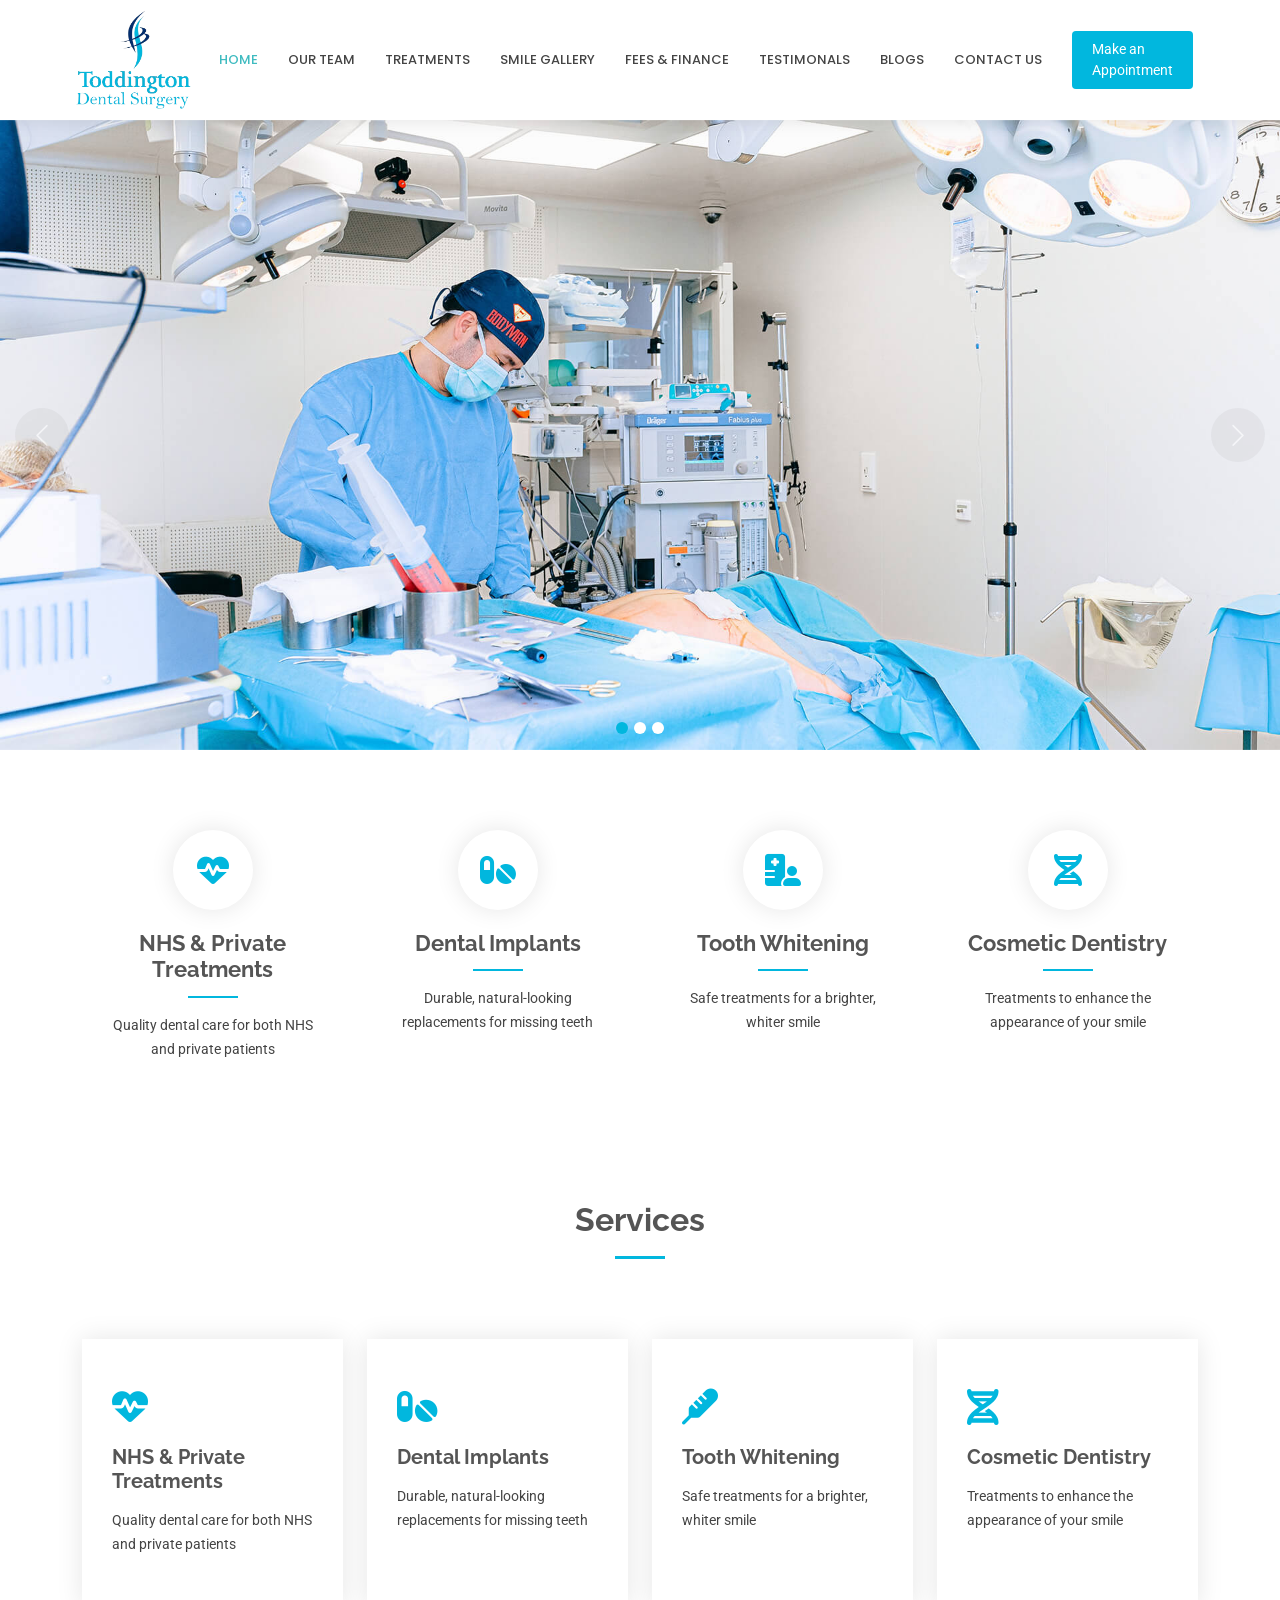
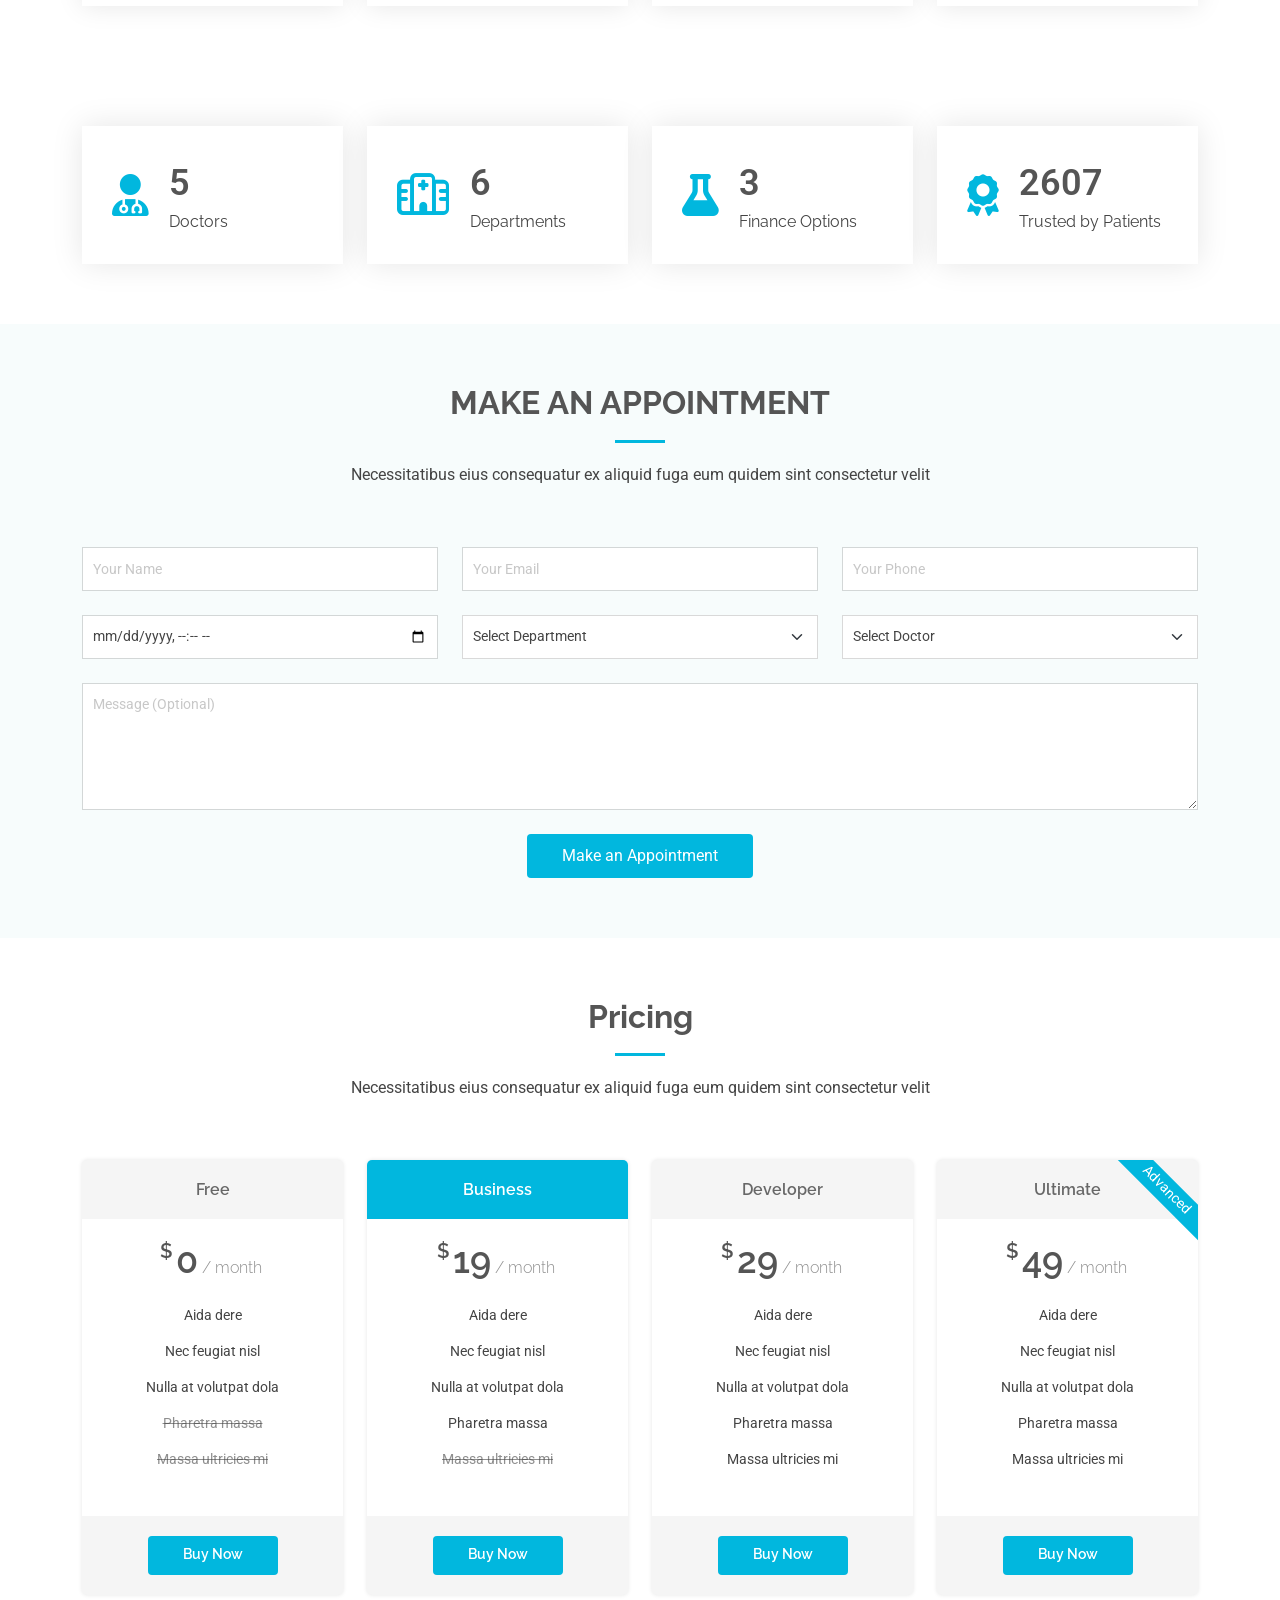
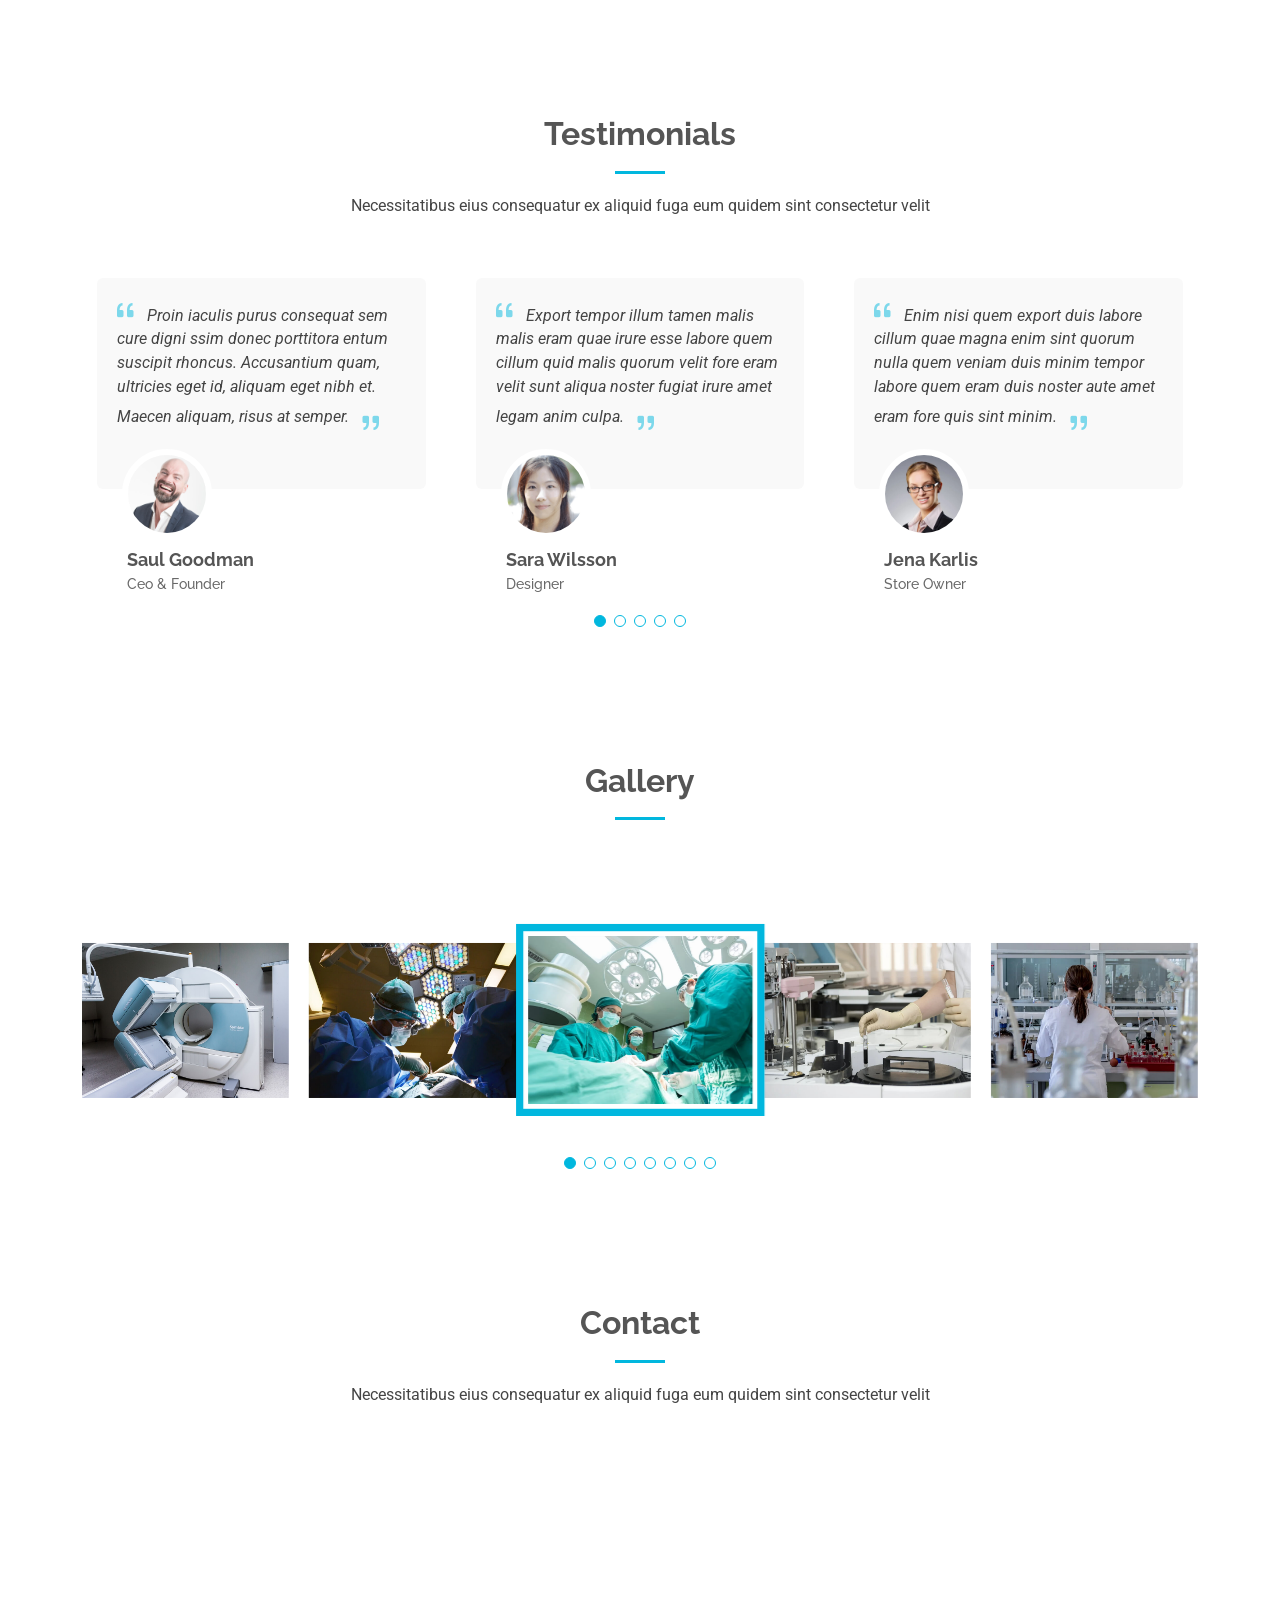
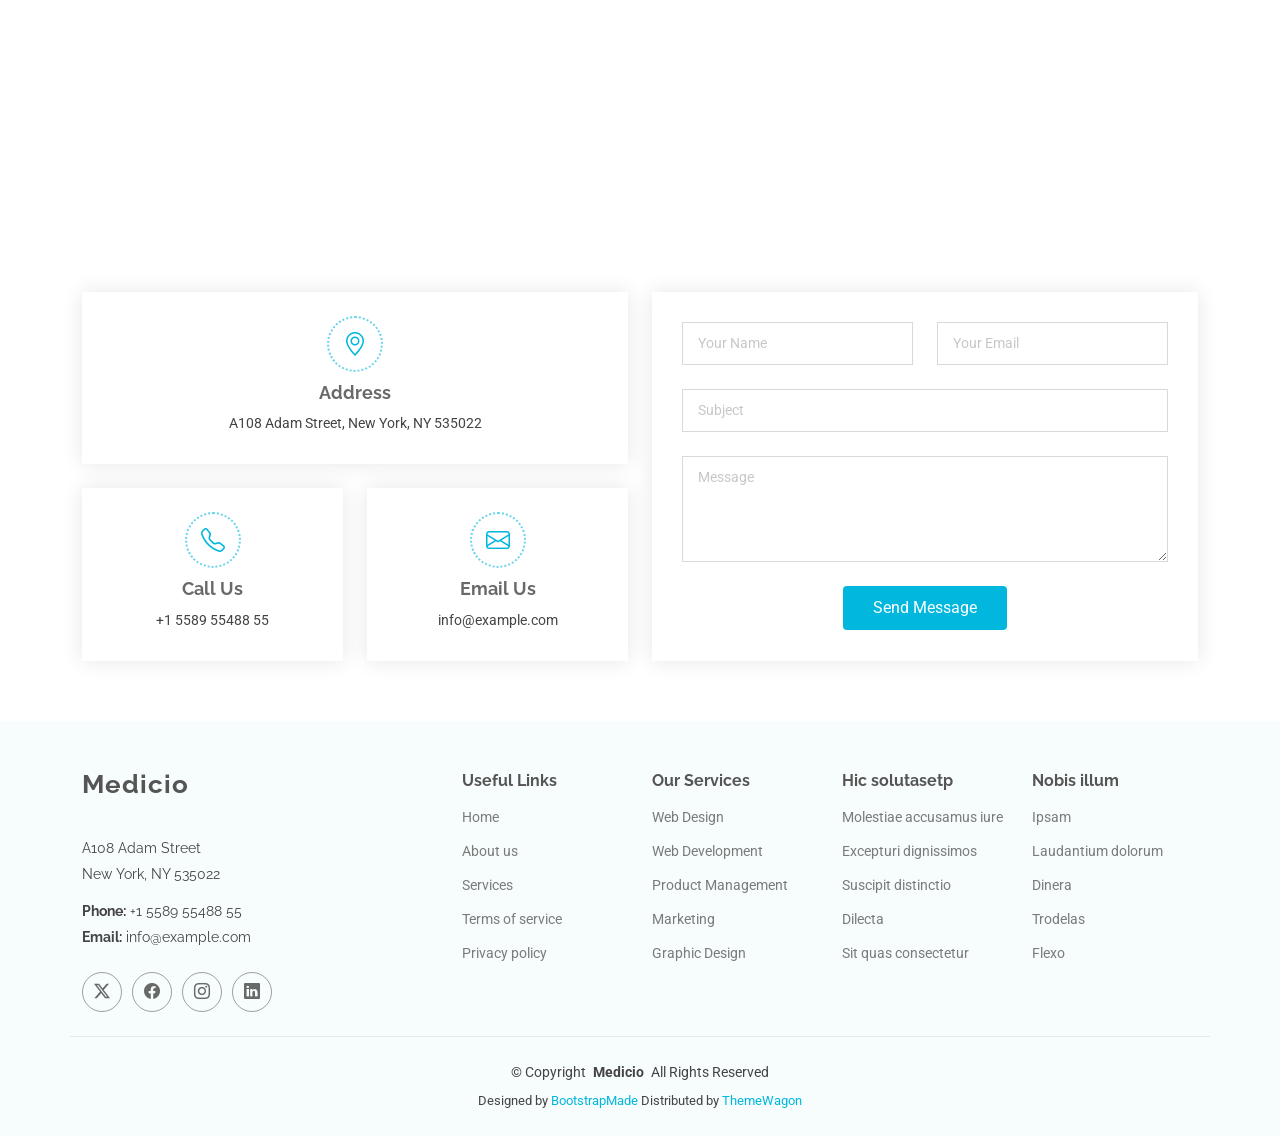
==== commit 14672678: "Change1" ====
--- a/index.html
+++ b/index.html
@@ -59,7 +59,7 @@
         <nav id="navmenu" class="navmenu">
           <ul>
             <li><a href="#hero" class="active">Home</a></li>
-            <li><a href="#ourteam">Our Team</a></li>
+            <li><a href="about-us.html">Our Team</a></li>
             <li><a href="#treatments">Treatments</a></li>
             <li><a href="#smilegallery">Smile Gallery</a></li>
             <li><a href="#fee&finance">Fees & Finance</a></li>
@@ -140,8 +140,69 @@
 
     </section><!-- /Hero Section -->
 
+    <section id="services" class="services section">
+
+
+
+      <div class="container">
+
+
+        <div id="servicesCarousel" class="carousel slide" data-bs-ride="carousel">
+
+          <div class="carousel-inner">
+
+            <!-- Slide 1 -->
+            <div class="carousel-item active">
+              <div class="row text-center">
+
+                <div class="col-md-3">
+                  <div class="service-item">
+                    <i class="fas fa-heartbeat icon"></i>
+                    <h3>NHS & Private Treatments</h3>
+                    <p>Quality dental care for both NHS and private patients</p>
+                  </div>
+                </div>
+
+                <div class="col-md-3">
+                  <div class="service-item">
+                    <i class="fas fa-pills icon"></i>
+                    <h3>Dental Implants</h3>
+                    <p>Durable, natural-looking replacements for missing teeth</p>
+                  </div>
+                </div>
+
+                <div class="col-md-3">
+                  <div class="service-item">
+                    <i class="fas fa-hospital-user icon"></i>
+                    <h3>Tooth Whitening</h3>
+                    <p>Safe treatments for a brighter, whiter smile</p>
+                  </div>
+                </div>
+
+                <div class="col-md-3">
+                  <div class="service-item">
+                    <i class="fas fa-dna icon"></i>
+                    <h3>Cosmetic Dentistry</h3>
+                    <p>Treatments to enhance the appearance of your smile</p>
+                  </div>
+                </div>
+              </div>
+            </div>
+          </div>
+        </div>
+
+
+      </div>
+
+
+
+    </section>
+
     <!-- Featured Services Section -->
     <section id="featured-services" class="featured-services section">
+      <div class="container section-title" data-aos="fade-up">
+        <h2>Services</h2>
+      </div>
 
       <div class="container">
 
@@ -177,72 +238,16 @@
               <h4><a href="" class="stretched-link">Cosmetic Dentistry</a></h4>
               <p>Treatments to enhance the appearance of your smile</p>
             </div>
+
+
           </div><!-- End Service Item -->
 
-
-
-        </div>
-      </div>
-
+        </div>
+
+      </div>
     </section><!-- /Featured Services Section -->
 
-    <!-- Call To Action Section -->
-    <section id="call-to-action" class="call-to-action section accent-background">
-
-      <div class="container">
-        <div class="row justify-content-center" data-aos="zoom-in" data-aos-delay="100">
-          <div class="col-xl-10">
-            <div class="text-center">
-              <h3>In an emergency? Need help now?</h3>
-              <p>Book your appointment today and take the first step toward a healthier, brighter smile. Our friendly
-                team is here to provide expert care at a time that suits you. Contact us now to get started.</p>
-              <a class="cta-btn" href="#appointment">Make an Appointment</a>
-            </div>
-          </div>
-        </div>
-      </div>
-
-    </section><!-- /Call To Action Section -->
-
-    <!-- About Section -->
-    <section id="about" class="about section">
-
-      <!-- Section Title -->
-      <div class="container section-title" data-aos="fade-up">
-        <h2>About Us<br></h2>
-
-      </div><!-- End Section Title -->
-
-      <div class="container">
-
-        <div class="row gy-4">
-          <div class="col-lg-6 position-relative align-self-start" data-aos="fade-up" data-aos-delay="100">
-            <img src="assets/img/address.png" alt="" width="500" height="400">
-
-          </div>
-          <div class="col-lg-6 content" data-aos="fade-up" data-aos-delay="200">
-            <h3>We provide high-quality dental care in a comfortable, friendly environment.</h3>
-            <p class="fst-italic">
-              Our clinic offers a full range of treatments, from routine check-ups to advanced cosmetic and restorative
-              procedures, tailored to each patient’s needs. Our experienced team uses modern technology to deliver safe,
-              effective, and pain-free care, always focusing on your comfort and long-term oral health.
-            </p>
-            <ul>
-              <li><i class="bi bi-check2-all"></i> <span>Personalized care for every patient.</span>
-              </li>
-              <li><i class="bi bi-check2-all"></i> <span>Modern equipment and techniques.</span></li>
-              <li><i class="bi bi-check2-all"></i> <span>Experienced and friendly team.</span></li>
-            </ul>
-            <p>
-              We believe a healthy smile builds confidence, and we are here to help you achieve and maintain it with
-              care you can trust.
-            </p>
-          </div>
-        </div>
-
-      </div>
-
-    </section><!-- /About Section -->
+
 
     <!-- Stats Section -->
     <section id="stats" class="stats section">
@@ -358,119 +363,7 @@
 
     </section> -->
 
-    <!-- Services Section -->
-    <section id="services" class="services section">
-
-      <div class="container section-title" data-aos="fade-up">
-        <h2>Services</h2>
-      </div>
-
-      <div class="container">
-
-        <div id="servicesCarousel" class="carousel slide" data-bs-ride="carousel">
-
-          <div class="carousel-inner">
-
-            <!-- Slide 1 -->
-            <div class="carousel-item active">
-              <div class="row text-center">
-
-                <div class="col-md-3">
-                  <div class="service-item">
-                    <i class="fas fa-heartbeat icon"></i>
-                    <h3>Cosmetic Dentistry</h3>
-                    <p>Enhance your smile appearance.</p>
-                  </div>
-                </div>
-
-                <div class="col-md-3">
-                  <div class="service-item">
-                    <i class="fas fa-pills icon"></i>
-                    <h3>Dental Implants</h3>
-                    <p>Permanent tooth replacement.</p>
-                  </div>
-                </div>
-
-                <div class="col-md-3">
-                  <div class="service-item">
-                    <i class="fas fa-hospital-user icon"></i>
-                    <h3>Crowns</h3>
-                    <p>Restore damaged teeth.</p>
-                  </div>
-                </div>
-
-                <div class="col-md-3">
-                  <div class="service-item">
-                    <i class="fas fa-dna icon"></i>
-                    <h3>Facial Rejuvenation</h3>
-                    <p>Refresh your facial appearance.</p>
-                  </div>
-                </div>
-              </div>
-            </div>
-
-            <!-- Slide 2 -->
-            <div class="carousel-item">
-              <div class="row text-center">
-
-                <div class="col-md-3">
-                  <div class="service-item">
-                    <i class="fas fa-tooth icon"></i>
-                    <h3>Hygienist</h3>
-                    <p>Professional teeth cleaning.</p>
-                  </div>
-                </div>
-
-                <div class="col-md-3">
-                  <div class="service-item">
-                    <i class="fas fa-notes-medical icon"></i>
-                    <h3>Inlays</h3>
-                    <p>Strong tooth restorations.</p>
-                  </div>
-                </div>
-
-                <div class="col-md-3">
-                  <div class="service-item">
-                    <h3>Root Canal</h3>
-                    <p>Save infected teeth.</p>
-                  </div>
-                </div>
-
-                <div class="col-md-3">
-                  <div class="service-item">
-                    <h3>Sedation</h3>
-                    <p>Relaxed dental experience.</p>
-                  </div>
-                </div>
-
-              </div>
-            </div>
-
-            <!-- Slide 3 -->
-            <div class="carousel-item">
-              <div class="row text-center">                              
-
-                <div class="col-md-3">
-                  <div class="service-item">
-                    <h3>Tooth Whitening</h3>
-                    <p>Brighten your smile.</p>
-                  </div>
-                </div>
-
-              </div>
-            </div>
-
-            <!-- Add more slides same way -->
-
-          </div>
-
-         
-
-        </div>
-
-      </div>
-
-    </section><!-- /Services Section -->
+
 
     <!-- Appointment Section -->
     <section id="appointment" class="appointment section light-background">
@@ -534,119 +427,92 @@
     </section><!-- /Appointment Section -->
 
     <!-- Tabs Section -->
-    <section id="tabs" class="tabs section">
+ <section id="pricing" class="pricing section">
 
       <!-- Section Title -->
       <div class="container section-title" data-aos="fade-up">
-        <h2>Departments</h2>
+        <h2>Pricing</h2>
         <p>Necessitatibus eius consequatur ex aliquid fuga eum quidem sint consectetur velit</p>
       </div><!-- End Section Title -->
 
-      <div class="container" data-aos="fade-up" data-aos-delay="100">
-
-        <div class="row">
-          <div class="col-lg-3">
-            <ul class="nav nav-tabs flex-column">
-              <li class="nav-item">
-                <a class="nav-link active show" data-bs-toggle="tab" href="#tabs-tab-1">Cardiology</a>
-              </li>
-              <li class="nav-item">
-                <a class="nav-link" data-bs-toggle="tab" href="#tabs-tab-2">Neurology</a>
-              </li>
-              <li class="nav-item">
-                <a class="nav-link" data-bs-toggle="tab" href="#tabs-tab-3">Hepatology</a>
-              </li>
-              <li class="nav-item">
-                <a class="nav-link" data-bs-toggle="tab" href="#tabs-tab-4">Pediatrics</a>
-              </li>
-              <li class="nav-item">
-                <a class="nav-link" data-bs-toggle="tab" href="#tabs-tab-5">Ophthalmologists</a>
-              </li>
-            </ul>
-          </div>
-          <div class="col-lg-9 mt-4 mt-lg-0">
-            <div class="tab-content">
-              <div class="tab-pane active show" id="tabs-tab-1">
-                <div class="row">
-                  <div class="col-lg-8 details order-2 order-lg-1">
-                    <h3>Cardiology</h3>
-                    <p class="fst-italic">Qui laudantium consequatur laborum sit qui ad sapiente dila parde sonata raqer
-                      a videna mareta paulona marka</p>
-                    <p>Et nobis maiores eius. Voluptatibus ut enim blanditiis atque harum sint. Laborum eos ipsum ipsa
-                      odit magni. Incidunt hic ut molestiae aut qui. Est repellat minima eveniet eius et quis magni
-                      nihil. Consequatur dolorem quaerat quos qui similique accusamus nostrum rem vero</p>
-                  </div>
-                  <div class="col-lg-4 text-center order-1 order-lg-2">
-                    <img src="assets/img/departments-1.jpg" alt="" class="img-fluid">
-                  </div>
-                </div>
-              </div>
-              <div class="tab-pane" id="tabs-tab-2">
-                <div class="row">
-                  <div class="col-lg-8 details order-2 order-lg-1">
-                    <h3>Neurology</h3>
-                    <p class="fst-italic">Qui laudantium consequatur laborum sit qui ad sapiente dila parde sonata raqer
-                      a videna mareta paulona marka</p>
-                    <p>Ea ipsum voluptatem consequatur quis est. Illum error ullam omnis quia et reiciendis sunt sunt
-                      est. Non aliquid repellendus itaque accusamus eius et velit ipsa voluptates. Optio nesciunt eaque
-                      beatae accusamus lerode pakto madirna desera vafle de nideran pal</p>
-                  </div>
-                  <div class="col-lg-4 text-center order-1 order-lg-2">
-                    <img src="assets/img/departments-2.jpg" alt="" class="img-fluid">
-                  </div>
-                </div>
-              </div>
-              <div class="tab-pane" id="tabs-tab-3">
-                <div class="row">
-                  <div class="col-lg-8 details order-2 order-lg-1">
-                    <h3>Hepatology</h3>
-                    <p class="fst-italic">Eos voluptatibus quo. Odio similique illum id quidem non enim fuga. Qui natus
-                      non sunt dicta dolor et. In asperiores velit quaerat perferendis aut</p>
-                    <p>Iure officiis odit rerum. Harum sequi eum illum corrupti culpa veritatis quisquam. Neque
-                      necessitatibus illo rerum eum ut. Commodi ipsam minima molestiae sed laboriosam a iste odio. Earum
-                      odit nesciunt fugiat sit ullam. Soluta et harum voluptatem optio quae</p>
-                  </div>
-                  <div class="col-lg-4 text-center order-1 order-lg-2">
-                    <img src="assets/img/departments-3.jpg" alt="" class="img-fluid">
-                  </div>
-                </div>
-              </div>
-              <div class="tab-pane" id="tabs-tab-4">
-                <div class="row">
-                  <div class="col-lg-8 details order-2 order-lg-1">
-                    <h3>Pediatrics</h3>
-                    <p class="fst-italic">Totam aperiam accusamus. Repellat consequuntur iure voluptas iure porro quis
-                      delectus</p>
-                    <p>Eaque consequuntur consequuntur libero expedita in voluptas. Nostrum ipsam necessitatibus aliquam
-                      fugiat debitis quis velit. Eum ex maxime error in consequatur corporis atque. Eligendi asperiores
-                      sed qui veritatis aperiam quia a laborum inventore</p>
-                  </div>
-                  <div class="col-lg-4 text-center order-1 order-lg-2">
-                    <img src="assets/img/departments-4.jpg" alt="" class="img-fluid">
-                  </div>
-                </div>
-              </div>
-              <div class="tab-pane" id="tabs-tab-5">
-                <div class="row">
-                  <div class="col-lg-8 details order-2 order-lg-1">
-                    <h3>Ophthalmologists</h3>
-                    <p class="fst-italic">Omnis blanditiis saepe eos autem qui sunt debitis porro quia.</p>
-                    <p>Exercitationem nostrum omnis. Ut reiciendis repudiandae minus. Omnis recusandae ut non quam ut
-                      quod eius qui. Ipsum quia odit vero atque qui quibusdam amet. Occaecati sed est sint aut vitae
-                      molestiae voluptate vel</p>
-                  </div>
-                  <div class="col-lg-4 text-center order-1 order-lg-2">
-                    <img src="assets/img/departments-5.jpg" alt="" class="img-fluid">
-                  </div>
-                </div>
-              </div>
-            </div>
-          </div>
-        </div>
-
-      </div>
-
-    </section><!-- /Tabs Section -->
+      <div class="container">
+
+        <div class="row gy-3">
+
+          <div class="col-xl-3 col-lg-6" data-aos="fade-up" data-aos-delay="100">
+            <div class="pricing-item">
+              <h3>Free</h3>
+              <h4><sup>$</sup>0<span> / month</span></h4>
+              <ul>
+                <li>Aida dere</li>
+                <li>Nec feugiat nisl</li>
+                <li>Nulla at volutpat dola</li>
+                <li class="na">Pharetra massa</li>
+                <li class="na">Massa ultricies mi</li>
+              </ul>
+              <div class="btn-wrap">
+                <a href="#" class="btn-buy">Buy Now</a>
+              </div>
+            </div>
+          </div><!-- End Pricing Item -->
+
+          <div class="col-xl-3 col-lg-6" data-aos="fade-up" data-aos-delay="200">
+            <div class="pricing-item featured">
+              <h3>Business</h3>
+              <h4><sup>$</sup>19<span> / month</span></h4>
+              <ul>
+                <li>Aida dere</li>
+                <li>Nec feugiat nisl</li>
+                <li>Nulla at volutpat dola</li>
+                <li>Pharetra massa</li>
+                <li class="na">Massa ultricies mi</li>
+              </ul>
+              <div class="btn-wrap">
+                <a href="#" class="btn-buy">Buy Now</a>
+              </div>
+            </div>
+          </div><!-- End Pricing Item -->
+
+          <div class="col-xl-3 col-lg-6" data-aos="fade-up" data-aos-delay="400">
+            <div class="pricing-item">
+              <h3>Developer</h3>
+              <h4><sup>$</sup>29<span> / month</span></h4>
+              <ul>
+                <li>Aida dere</li>
+                <li>Nec feugiat nisl</li>
+                <li>Nulla at volutpat dola</li>
+                <li>Pharetra massa</li>
+                <li>Massa ultricies mi</li>
+              </ul>
+              <div class="btn-wrap">
+                <a href="#" class="btn-buy">Buy Now</a>
+              </div>
+            </div>
+          </div><!-- End Pricing Item -->
+
+          <div class="col-xl-3 col-lg-6" data-aos="fade-up" data-aos-delay="400">
+            <div class="pricing-item">
+              <span class="advanced">Advanced</span>
+              <h3>Ultimate</h3>
+              <h4><sup>$</sup>49<span> / month</span></h4>
+              <ul>
+                <li>Aida dere</li>
+                <li>Nec feugiat nisl</li>
+                <li>Nulla at volutpat dola</li>
+                <li>Pharetra massa</li>
+                <li>Massa ultricies mi</li>
+              </ul>
+              <div class="btn-wrap">
+                <a href="#" class="btn-buy">Buy Now</a>
+              </div>
+            </div>
+          </div><!-- End Pricing Item -->
+
+        </div>
+
+      </div>
+
+    </section><!-- /Pricing Section -->
 
     <!-- Testimonials Section -->
     <section id="testimonials" class="testimonials section">
@@ -767,95 +633,7 @@
     </section><!-- /Testimonials Section -->
 
     <!-- Doctors Section -->
-    <section id="doctors" class="doctors section light-background">
-
-      <!-- Section Title -->
-      <div class="container section-title" data-aos="fade-up">
-        <h2>Doctors</h2>
-        <p>Necessitatibus eius consequatur ex aliquid fuga eum quidem sint consectetur velit</p>
-      </div><!-- End Section Title -->
-
-      <div class="container">
-
-        <div class="row gy-4">
-
-          <div class="col-lg-3 col-md-6 d-flex align-items-stretch" data-aos="fade-up" data-aos-delay="100">
-            <div class="team-member">
-              <div class="member-img">
-                <img src="assets/img/doctors/doctors-1.jpg" class="img-fluid" alt="">
-                <div class="social">
-                  <a href=""><i class="bi bi-twitter-x"></i></a>
-                  <a href=""><i class="bi bi-facebook"></i></a>
-                  <a href=""><i class="bi bi-instagram"></i></a>
-                  <a href=""><i class="bi bi-linkedin"></i></a>
-                </div>
-              </div>
-              <div class="member-info">
-                <h4>Walter White</h4>
-                <span>Chief Medical Officer</span>
-              </div>
-            </div>
-          </div><!-- End Team Member -->
-
-          <div class="col-lg-3 col-md-6 d-flex align-items-stretch" data-aos="fade-up" data-aos-delay="200">
-            <div class="team-member">
-              <div class="member-img">
-                <img src="assets/img/doctors/doctors-2.jpg" class="img-fluid" alt="">
-                <div class="social">
-                  <a href=""><i class="bi bi-twitter-x"></i></a>
-                  <a href=""><i class="bi bi-facebook"></i></a>
-                  <a href=""><i class="bi bi-instagram"></i></a>
-                  <a href=""><i class="bi bi-linkedin"></i></a>
-                </div>
-              </div>
-              <div class="member-info">
-                <h4>Sarah Jhonson</h4>
-                <span>Anesthesiologist</span>
-              </div>
-            </div>
-          </div><!-- End Team Member -->
-
-          <div class="col-lg-3 col-md-6 d-flex align-items-stretch" data-aos="fade-up" data-aos-delay="300">
-            <div class="team-member">
-              <div class="member-img">
-                <img src="assets/img/doctors/doctors-3.jpg" class="img-fluid" alt="">
-                <div class="social">
-                  <a href=""><i class="bi bi-twitter-x"></i></a>
-                  <a href=""><i class="bi bi-facebook"></i></a>
-                  <a href=""><i class="bi bi-instagram"></i></a>
-                  <a href=""><i class="bi bi-linkedin"></i></a>
-                </div>
-              </div>
-              <div class="member-info">
-                <h4>William Anderson</h4>
-                <span>Cardiology</span>
-              </div>
-            </div>
-          </div><!-- End Team Member -->
-
-          <div class="col-lg-3 col-md-6 d-flex align-items-stretch" data-aos="fade-up" data-aos-delay="400">
-            <div class="team-member">
-              <div class="member-img">
-                <img src="assets/img/doctors/doctors-4.jpg" class="img-fluid" alt="">
-                <div class="social">
-                  <a href=""><i class="bi bi-twitter-x"></i></a>
-                  <a href=""><i class="bi bi-facebook"></i></a>
-                  <a href=""><i class="bi bi-instagram"></i></a>
-                  <a href=""><i class="bi bi-linkedin"></i></a>
-                </div>
-              </div>
-              <div class="member-info">
-                <h4>Amanda Jepson</h4>
-                <span>Neurosurgeon</span>
-              </div>
-            </div>
-          </div><!-- End Team Member -->
-
-        </div>
-
-      </div>
-
-    </section><!-- /Doctors Section -->
+
 
     <!-- Gallery Section -->
     <section id="gallery" class="gallery section">
@@ -863,7 +641,7 @@
       <!-- Section Title -->
       <div class="container section-title" data-aos="fade-up">
         <h2>Gallery</h2>
-        <p>Necessitatibus eius consequatur ex aliquid fuga eum quidem sint consectetur velit</p>
+        <p></p>
       </div><!-- End Section Title -->
 
       <div class="container" data-aos="fade-up" data-aos-delay="100">
@@ -933,178 +711,10 @@
     </section><!-- /Gallery Section -->
 
     <!-- Pricing Section -->
-    <section id="pricing" class="pricing section">
-
-      <!-- Section Title -->
-      <div class="container section-title" data-aos="fade-up">
-        <h2>Pricing</h2>
-        <p>Necessitatibus eius consequatur ex aliquid fuga eum quidem sint consectetur velit</p>
-      </div><!-- End Section Title -->
-
-      <div class="container">
-
-        <div class="row gy-3">
-
-          <div class="col-xl-3 col-lg-6" data-aos="fade-up" data-aos-delay="100">
-            <div class="pricing-item">
-              <h3>Free</h3>
-              <h4><sup>$</sup>0<span> / month</span></h4>
-              <ul>
-                <li>Aida dere</li>
-                <li>Nec feugiat nisl</li>
-                <li>Nulla at volutpat dola</li>
-                <li class="na">Pharetra massa</li>
-                <li class="na">Massa ultricies mi</li>
-              </ul>
-              <div class="btn-wrap">
-                <a href="#" class="btn-buy">Buy Now</a>
-              </div>
-            </div>
-          </div><!-- End Pricing Item -->
-
-          <div class="col-xl-3 col-lg-6" data-aos="fade-up" data-aos-delay="200">
-            <div class="pricing-item featured">
-              <h3>Business</h3>
-              <h4><sup>$</sup>19<span> / month</span></h4>
-              <ul>
-                <li>Aida dere</li>
-                <li>Nec feugiat nisl</li>
-                <li>Nulla at volutpat dola</li>
-                <li>Pharetra massa</li>
-                <li class="na">Massa ultricies mi</li>
-              </ul>
-              <div class="btn-wrap">
-                <a href="#" class="btn-buy">Buy Now</a>
-              </div>
-            </div>
-          </div><!-- End Pricing Item -->
-
-          <div class="col-xl-3 col-lg-6" data-aos="fade-up" data-aos-delay="400">
-            <div class="pricing-item">
-              <h3>Developer</h3>
-              <h4><sup>$</sup>29<span> / month</span></h4>
-              <ul>
-                <li>Aida dere</li>
-                <li>Nec feugiat nisl</li>
-                <li>Nulla at volutpat dola</li>
-                <li>Pharetra massa</li>
-                <li>Massa ultricies mi</li>
-              </ul>
-              <div class="btn-wrap">
-                <a href="#" class="btn-buy">Buy Now</a>
-              </div>
-            </div>
-          </div><!-- End Pricing Item -->
-
-          <div class="col-xl-3 col-lg-6" data-aos="fade-up" data-aos-delay="400">
-            <div class="pricing-item">
-              <span class="advanced">Advanced</span>
-              <h3>Ultimate</h3>
-              <h4><sup>$</sup>49<span> / month</span></h4>
-              <ul>
-                <li>Aida dere</li>
-                <li>Nec feugiat nisl</li>
-                <li>Nulla at volutpat dola</li>
-                <li>Pharetra massa</li>
-                <li>Massa ultricies mi</li>
-              </ul>
-              <div class="btn-wrap">
-                <a href="#" class="btn-buy">Buy Now</a>
-              </div>
-            </div>
-          </div><!-- End Pricing Item -->
-
-        </div>
-
-      </div>
-
-    </section><!-- /Pricing Section -->
+   
 
     <!-- Faq Section -->
-    <section id="faq" class="faq section light-background">
-
-      <!-- Section Title -->
-      <div class="container section-title" data-aos="fade-up">
-        <h2>Frequently Asked Questions</h2>
-        <p>Necessitatibus eius consequatur ex aliquid fuga eum quidem sint consectetur velit</p>
-      </div><!-- End Section Title -->
-
-      <div class="container">
-
-        <div class="row justify-content-center">
-
-          <div class="col-lg-10" data-aos="fade-up" data-aos-delay="100">
-
-            <div class="faq-container">
-
-              <div class="faq-item">
-                <h3>Non consectetur a erat nam at lectus urna duis?</h3>
-                <div class="faq-content">
-                  <p>Feugiat pretium nibh ipsum consequat. Tempus iaculis urna id volutpat lacus laoreet non curabitur
-                    gravida. Venenatis lectus magna fringilla urna porttitor rhoncus dolor purus non.</p>
-                </div>
-                <i class="faq-toggle bi bi-chevron-right"></i>
-              </div><!-- End Faq item-->
-
-              <div class="faq-item">
-                <h3>Feugiat scelerisque varius morbi enim nunc faucibus?</h3>
-                <div class="faq-content">
-                  <p>Dolor sit amet consectetur adipiscing elit pellentesque habitant morbi. Id interdum velit laoreet
-                    id donec ultrices. Fringilla phasellus faucibus scelerisque eleifend donec pretium. Est pellentesque
-                    elit ullamcorper dignissim. Mauris ultrices eros in cursus turpis massa tincidunt dui.</p>
-                </div>
-                <i class="faq-toggle bi bi-chevron-right"></i>
-              </div><!-- End Faq item-->
-
-              <div class="faq-item">
-                <h3>Dolor sit amet consectetur adipiscing elit pellentesque?</h3>
-                <div class="faq-content">
-                  <p>Eleifend mi in nulla posuere sollicitudin aliquam ultrices sagittis orci. Faucibus pulvinar
-                    elementum integer enim. Sem nulla pharetra diam sit amet nisl suscipit. Rutrum tellus pellentesque
-                    eu tincidunt. Lectus urna duis convallis convallis tellus. Urna molestie at elementum eu facilisis
-                    sed odio morbi quis</p>
-                </div>
-                <i class="faq-toggle bi bi-chevron-right"></i>
-              </div><!-- End Faq item-->
-
-              <div class="faq-item">
-                <h3>Ac odio tempor orci dapibus. Aliquam eleifend mi in nulla?</h3>
-                <div class="faq-content">
-                  <p>Dolor sit amet consectetur adipiscing elit pellentesque habitant morbi. Id interdum velit laoreet
-                    id donec ultrices. Fringilla phasellus faucibus scelerisque eleifend donec pretium. Est pellentesque
-                    elit ullamcorper dignissim. Mauris ultrices eros in cursus turpis massa tincidunt dui.</p>
-                </div>
-                <i class="faq-toggle bi bi-chevron-right"></i>
-              </div><!-- End Faq item-->
-
-              <div class="faq-item">
-                <h3>Tempus quam pellentesque nec nam aliquam sem et tortor?</h3>
-                <div class="faq-content">
-                  <p>Molestie a iaculis at erat pellentesque adipiscing commodo. Dignissim suspendisse in est ante in.
-                    Nunc vel risus commodo viverra maecenas accumsan. Sit amet nisl suscipit adipiscing bibendum est.
-                    Purus gravida quis blandit turpis cursus in</p>
-                </div>
-                <i class="faq-toggle bi bi-chevron-right"></i>
-              </div><!-- End Faq item-->
-
-              <div class="faq-item">
-                <h3>Perspiciatis quod quo quos nulla quo illum ullam?</h3>
-                <div class="faq-content">
-                  <p>Enim ea facilis quaerat voluptas quidem et dolorem. Quis et consequatur non sed in suscipit sequi.
-                    Distinctio ipsam dolore et.</p>
-                </div>
-                <i class="faq-toggle bi bi-chevron-right"></i>
-              </div><!-- End Faq item-->
-
-            </div>
-
-          </div><!-- End Faq Column-->
-
-        </div>
-
-      </div>
-
-    </section><!-- /Faq Section -->
+  
 
     <!-- Contact Section -->
     <section id="contact" class="contact section">
--- a/assets/css/main.css
+++ b/assets/css/main.css
@@ -1728,89 +1728,6 @@
   padding: 1px 0 3px 0;
 }
 
-/*--------------------------------------------------------------
-# Faq Section
---------------------------------------------------------------*/
-.faq .faq-container .faq-item {
-  background-color: var(--surface-color);
-  position: relative;
-  padding: 20px;
-  margin-bottom: 15px;
-  border: 1px solid color-mix(in srgb, var(--default-color), transparent 85%);
-  border-radius: 5px;
-  overflow: hidden;
-}
-
-.faq .faq-container .faq-item:last-child {
-  margin-bottom: 0;
-}
-
-.faq .faq-container .faq-item h3 {
-  font-weight: 600;
-  font-size: 16px;
-  line-height: 24px;
-  margin: 0 30px 0 0;
-  transition: 0.3s;
-  cursor: pointer;
-  display: flex;
-  align-items: center;
-}
-
-.faq .faq-container .faq-item h3 .num {
-  color: var(--accent-color);
-  padding-right: 5px;
-}
-
-.faq .faq-container .faq-item h3:hover {
-  color: var(--accent-color);
-}
-
-.faq .faq-container .faq-item .faq-content {
-  display: grid;
-  grid-template-rows: 0fr;
-  transition: 0.3s ease-in-out;
-  visibility: hidden;
-  opacity: 0;
-}
-
-.faq .faq-container .faq-item .faq-content p {
-  margin-bottom: 0;
-  overflow: hidden;
-}
-
-.faq .faq-container .faq-item .faq-toggle {
-  position: absolute;
-  top: 20px;
-  right: 20px;
-  font-size: 16px;
-  line-height: 0;
-  transition: 0.3s;
-  cursor: pointer;
-}
-
-.faq .faq-container .faq-item .faq-toggle:hover {
-  color: var(--accent-color);
-}
-
-.faq .faq-container .faq-active {
-  border-color: var(--accent-color);
-}
-
-.faq .faq-container .faq-active h3 {
-  color: var(--accent-color);
-}
-
-.faq .faq-container .faq-active .faq-content {
-  grid-template-rows: 1fr;
-  visibility: visible;
-  opacity: 1;
-  padding-top: 10px;
-}
-
-.faq .faq-container .faq-active .faq-toggle {
-  transform: rotate(90deg);
-  color: var(--accent-color);
-}
 
 /*--------------------------------------------------------------
 # Contact Section
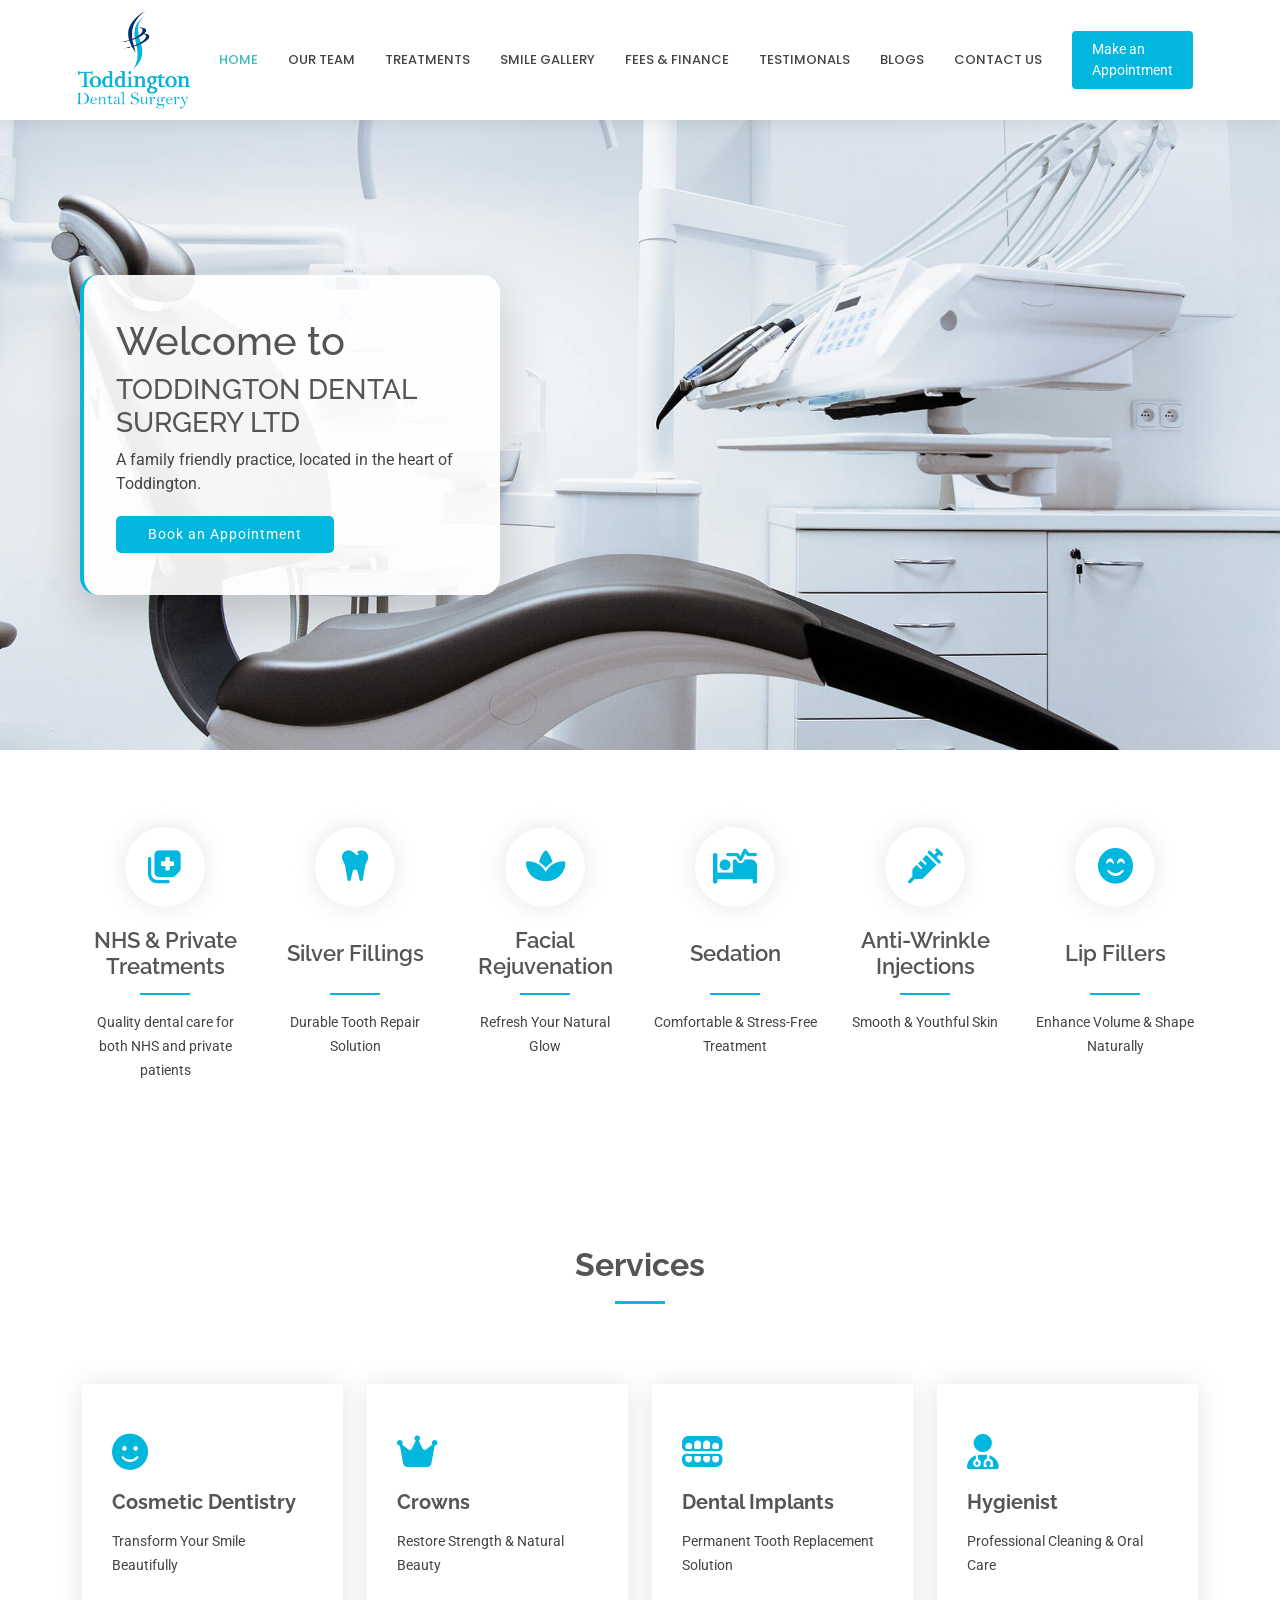
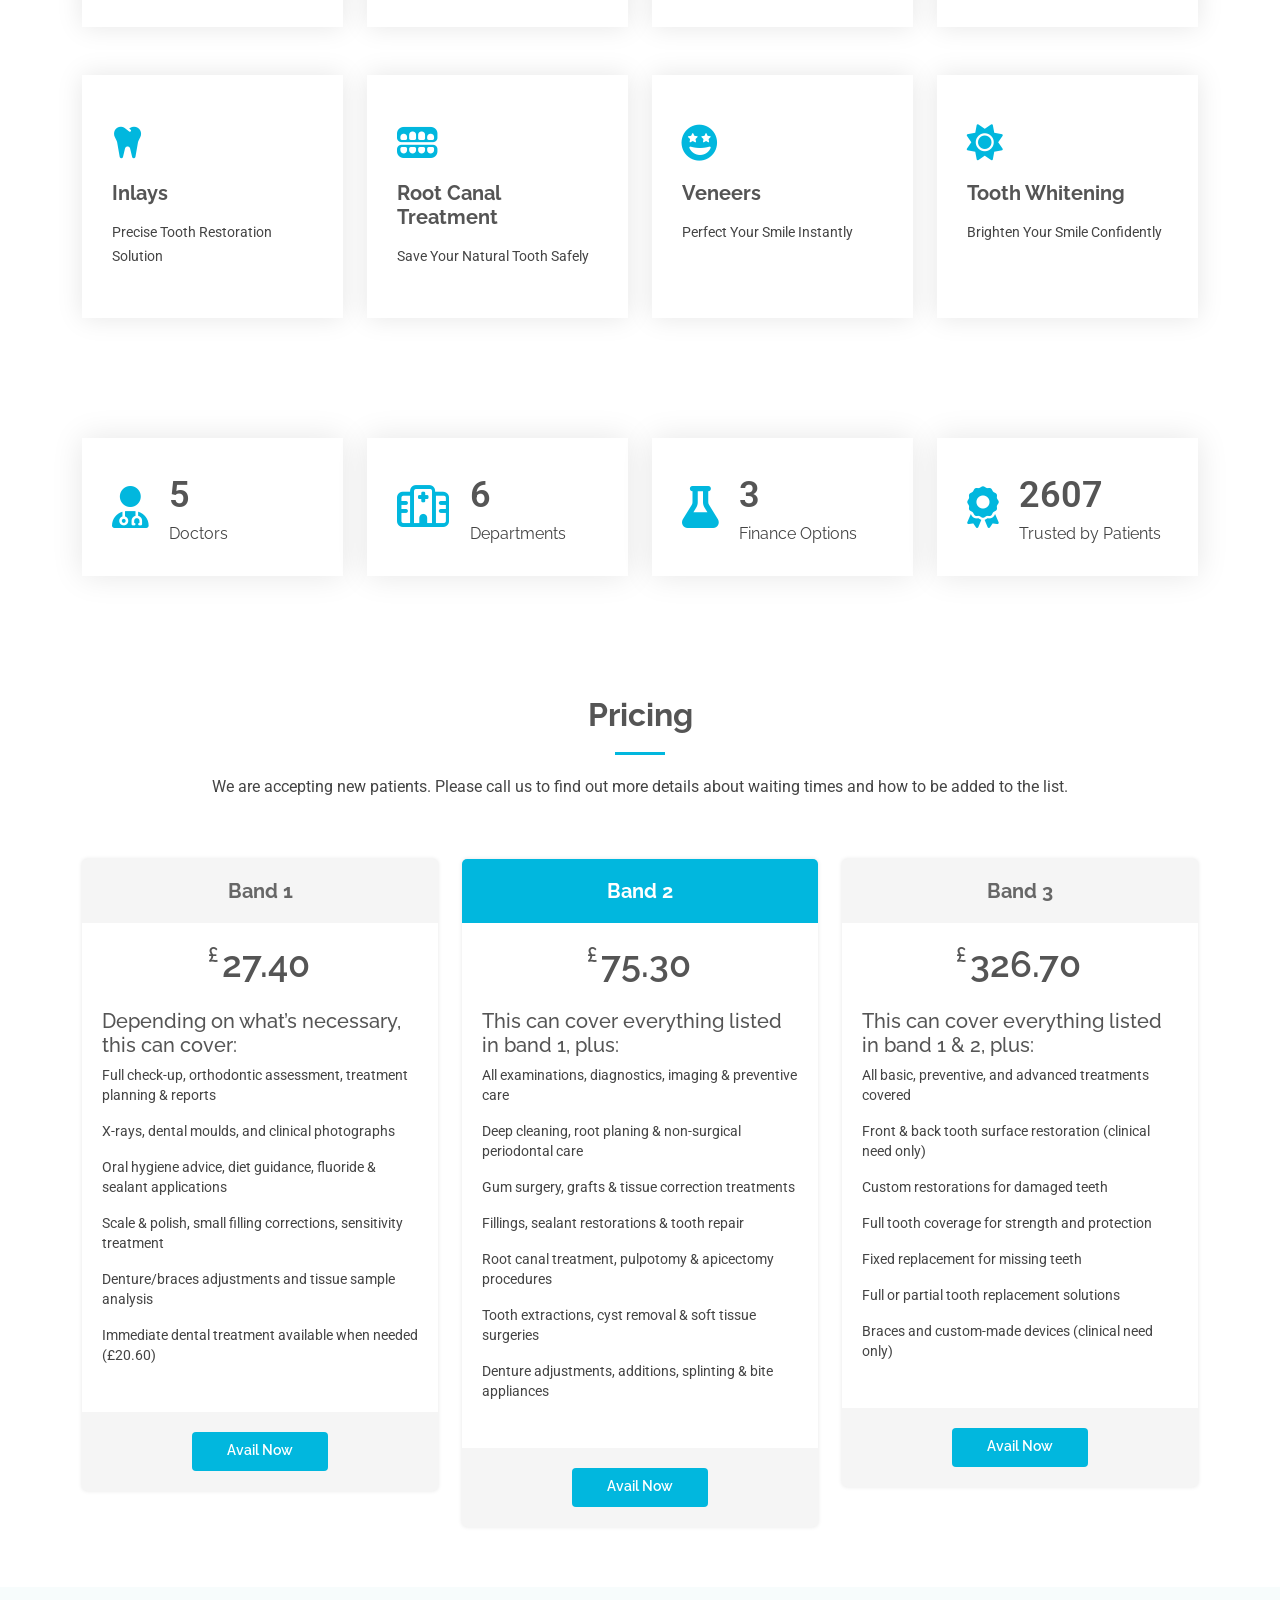
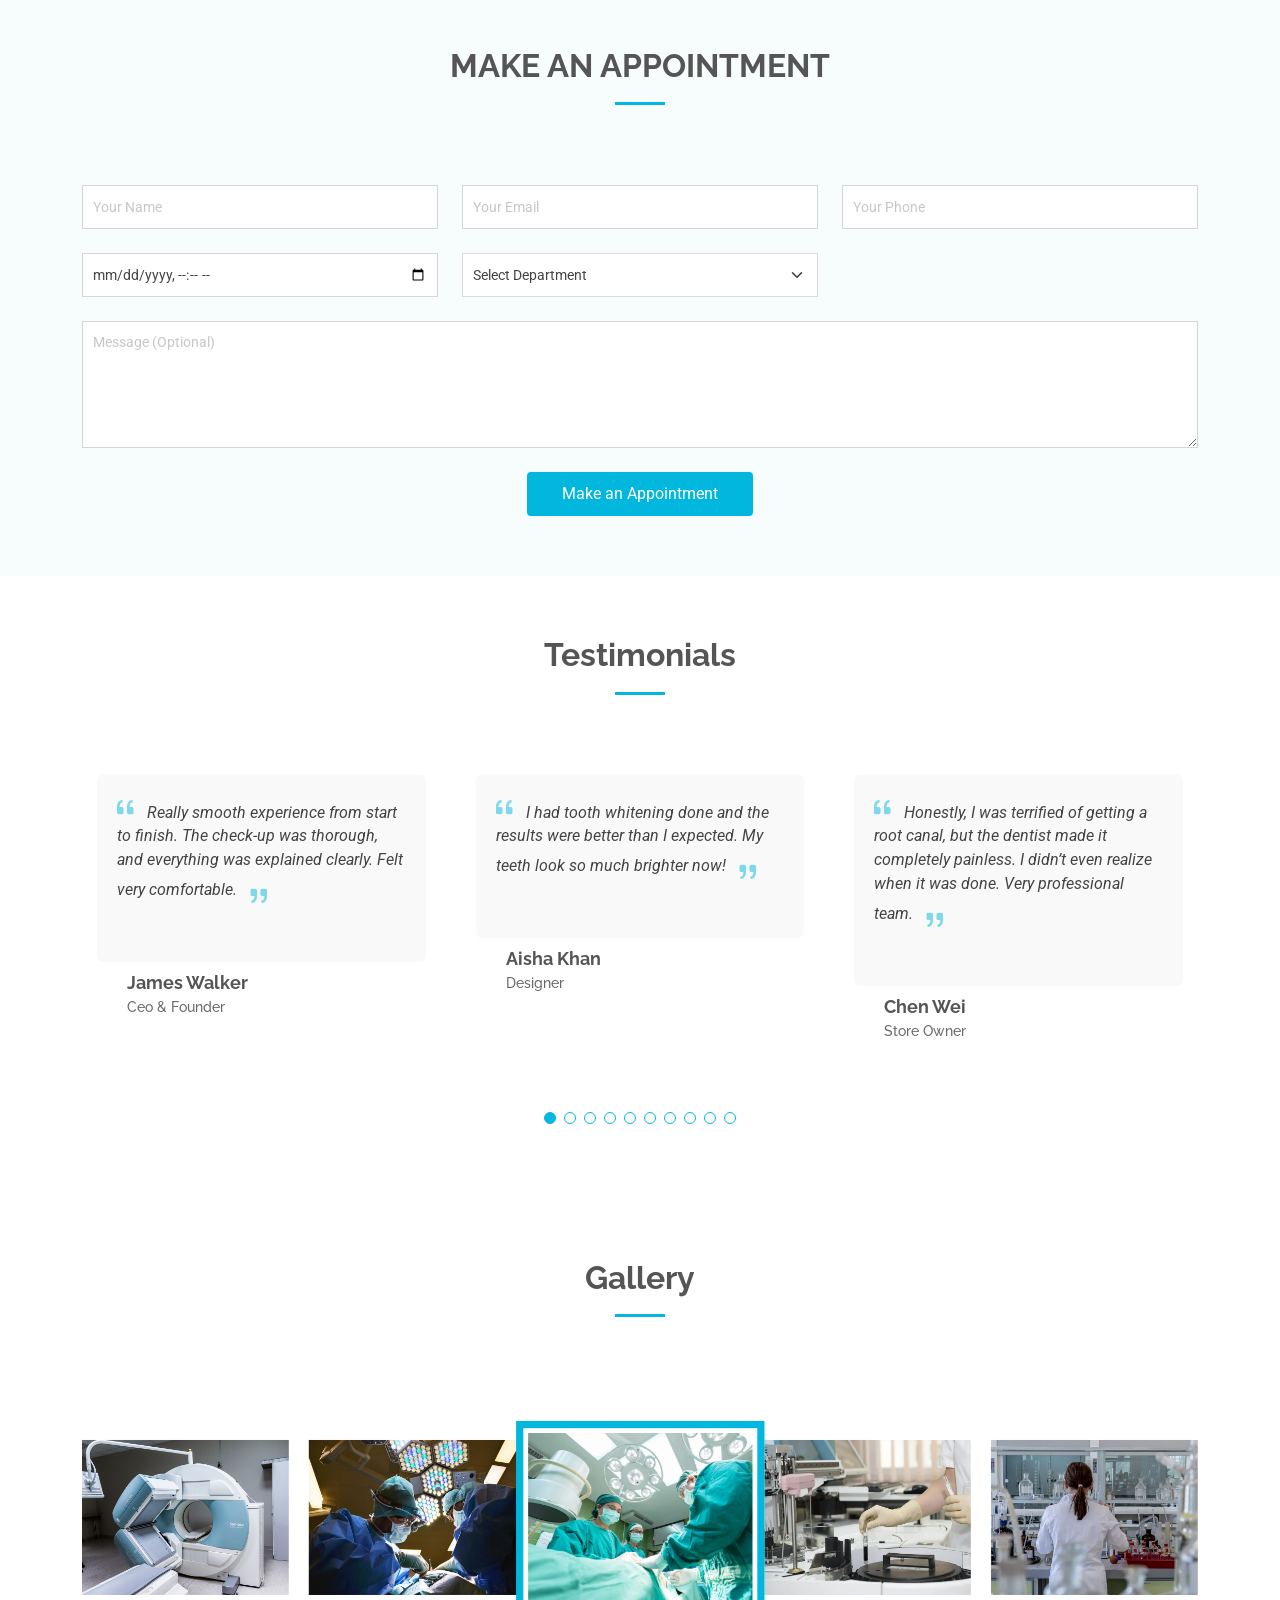
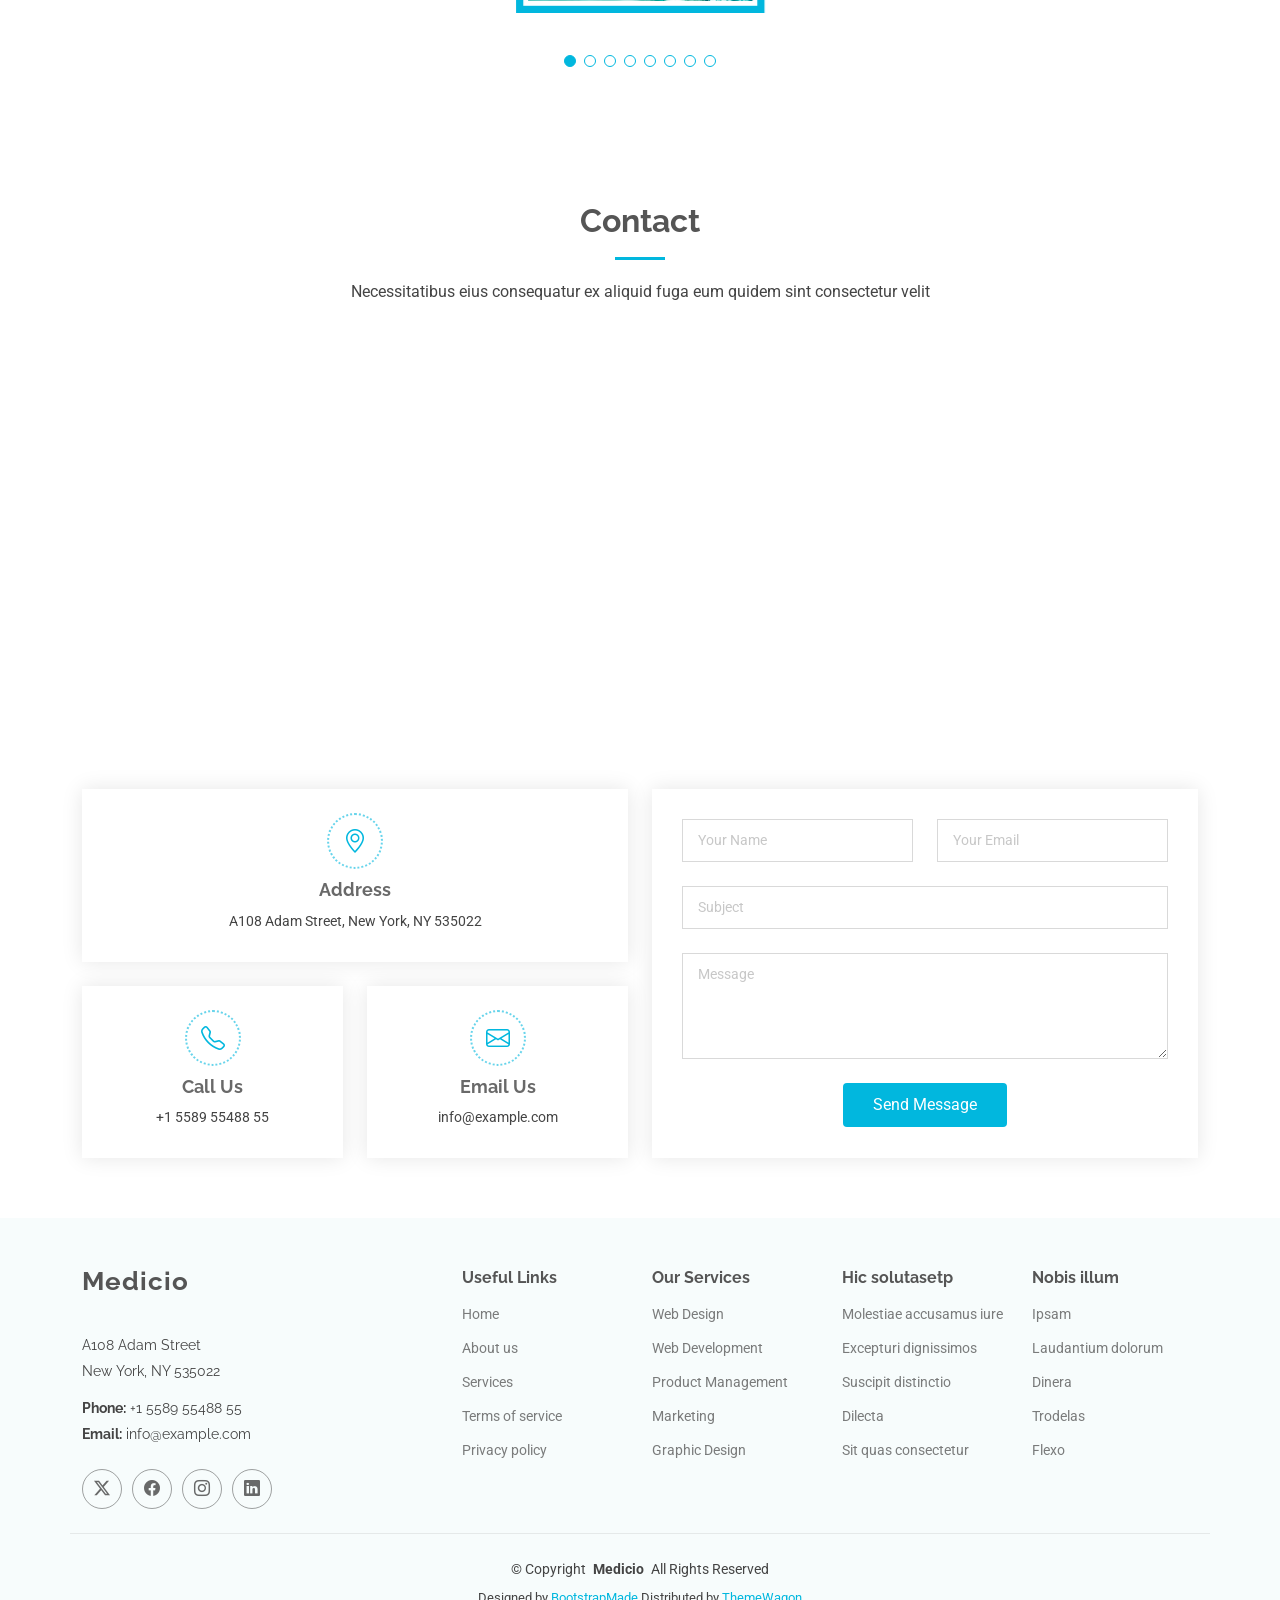
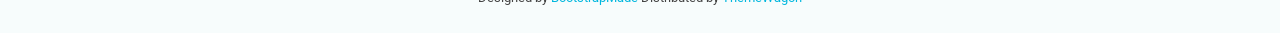
==== commit 20b5d326: "Changes 3" ====
--- a/index.html
+++ b/index.html
@@ -104,37 +104,36 @@
       <div id="hero-carousel" class="carousel slide carousel-fade" data-bs-ride="carousel" data-bs-interval="5000">
 
         <div class="carousel-item active">
-          <img src="assets/img/hero-carousel/hero-carousel-1.jpg" alt="">
-          <!-- <div class="container">
-            <h2>Welcome to Medicio</h2>
-            <p>Lorem ipsum dolor sit amet, consectetur adipiscing elit, sed do eiusmod tempor incididunt ut labore et dolore magna aliqua. Ut enim ad minim veniam, quis nostrud exercitation ullamco laboris nisi ut aliquip ex ea commodo consequat.</p>
-            <a href="#about" class="btn-get-started">Read More</a>
-          </div>-->
+          <img src="assets/img/hero-carousel/hero-carousel-2.jpg" alt="">
+          <div class="container hero-box">
+            <h1>Welcome to</h1>
+            <h3>TODDINGTON DENTAL SURGERY LTD</h3>
+            <p>A family friendly practice, located in the heart of Toddington.</p>
+            <a href="#appointment" class="btn-get-started">Book an Appointment</a>
+          </div>
         </div><!-- End Carousel Item -->
 
         <div class="carousel-item">
           <img src="assets/img/hero-carousel/hero-carousel-2.jpg" alt="">
-          <!-- <div class="container">
-            <h2>At vero eos et accusamus</h2>
-            <p>Nam libero tempore, cum soluta nobis est eligendi optio cumque nihil impedit quo minus id quod maxime placeat facere possimus, omnis voluptas assumenda est, omnis dolor repellendus. Temporibus autem quibusdam et aut officiis debitis aut.</p>
-            <a href="#about" class="btn-get-started">Read More</a>
-          </div>-->
+          <div class="container hero-box">
+            <h1>Welcome to</h1>
+            <h3>TODDINGTON DENTAL SURGERY LTD</h3>
+            <p>A family friendly practice, located in the heart of Toddington.</p>
+            <a href="#appointment" class="btn-get-started">Book an Appointment</a>
+          </div>
         </div><!-- End Carousel Item -->
 
         <div class="carousel-item">
-          <img src="assets/img/hero-carousel/hero-carousel-3.jpg" alt="">
-
+          <img src="assets/img/hero-carousel/hero-carousel-2.jpg" alt="">
+          <div class="container hero-box">
+            <h1>Welcome to</h1>
+            <h3>TODDINGTON DENTAL SURGERY LTD</h3>
+            <p>A family friendly practice, located in the heart of Toddington.</p>
+            <a href="#appointment" class="btn-get-started">Book an Appointment</a>
+          </div>
         </div><!-- End Carousel Item -->
 
-        <a class="carousel-control-prev" href="#hero-carousel" role="button" data-bs-slide="prev">
-          <span class="carousel-control-prev-icon bi bi-chevron-left" aria-hidden="true"></span>
-        </a>
-
-        <a class="carousel-control-next" href="#hero-carousel" role="button" data-bs-slide="next">
-          <span class="carousel-control-next-icon bi bi-chevron-right" aria-hidden="true"></span>
-        </a>
-
-        <ol class="carousel-indicators"></ol>
+
 
       </div>
 
@@ -142,60 +141,62 @@
 
     <section id="services" class="services section">
 
-
-
-      <div class="container">
-
-
-        <div id="servicesCarousel" class="carousel slide" data-bs-ride="carousel">
-
-          <div class="carousel-inner">
-
-            <!-- Slide 1 -->
-            <div class="carousel-item active">
-              <div class="row text-center">
-
-                <div class="col-md-3">
-                  <div class="service-item">
-                    <i class="fas fa-heartbeat icon"></i>
-                    <h3>NHS & Private Treatments</h3>
-                    <p>Quality dental care for both NHS and private patients</p>
-                  </div>
-                </div>
-
-                <div class="col-md-3">
-                  <div class="service-item">
-                    <i class="fas fa-pills icon"></i>
-                    <h3>Dental Implants</h3>
-                    <p>Durable, natural-looking replacements for missing teeth</p>
-                  </div>
-                </div>
-
-                <div class="col-md-3">
-                  <div class="service-item">
-                    <i class="fas fa-hospital-user icon"></i>
-                    <h3>Tooth Whitening</h3>
-                    <p>Safe treatments for a brighter, whiter smile</p>
-                  </div>
-                </div>
-
-                <div class="col-md-3">
-                  <div class="service-item">
-                    <i class="fas fa-dna icon"></i>
-                    <h3>Cosmetic Dentistry</h3>
-                    <p>Treatments to enhance the appearance of your smile</p>
-                  </div>
-                </div>
-              </div>
-            </div>
-          </div>
-        </div>
-
-
-      </div>
-
-
-
+      <div class="container mt-3">
+
+        <!-- Slide 1 -->
+
+        <div class="row text-center">
+
+          <div class="col-md-2">
+            <div class="service-item w-100 h-100">
+              <i class="fas fa-notes-medical icon"></i>
+              <h3>NHS & Private Treatments</h3>
+              <p>Quality dental care for both NHS and private patients</p>
+            </div>
+          </div>
+
+          <div class="col-md-2">
+            <div class="service-item w-100 h-100">
+              <i class="fas fa-tooth icon"></i>
+              <h3>Silver Fillings</h3>
+              <p>Durable Tooth Repair Solution</p>
+            </div>
+          </div>
+
+          <div class="col-md-2">
+            <div class="service-item w-100 h-100">
+              <i class="fas fa-spa icon"></i>
+              <h3>Facial Rejuvenation</h3>
+              <p>Refresh Your Natural Glow</p>
+            </div>
+          </div>
+
+          <div class="col-md-2">
+            <div class="service-item w-100 h-100">
+              <i class="fas fa-procedures icon"></i>
+              <h3>Sedation</h3>
+              <p>Comfortable & Stress-Free Treatment</p>
+            </div>
+          </div>
+
+          <div class="col-md-2">
+            <div class="service-item w-100 h-100">
+              <i class="fas fa-syringe icon"></i>
+              <h3>Anti-Wrinkle Injections</h3>
+              <p>Smooth & Youthful Skin</p>
+            </div>
+          </div>
+
+          <div class="col-md-2">
+            <div class="service-item w-100 h-100">
+              <i class="fas fa-smile-beam icon"></i>
+              <h3>Lip Fillers</h3>
+              <p>Enhance Volume & Shape Naturally</p>
+            </div>
+          </div>
+
+        </div>
+      </div>
     </section>
 
     <!-- Featured Services Section -->
@@ -206,37 +207,76 @@
 
       <div class="container">
 
-        <div class="row gy-4">
+        <div class="row">
 
           <div class="col-xl-3 col-md-6 d-flex" data-aos="fade-up" data-aos-delay="100">
-            <div class="service-item position-relative">
-              <div class="icon"><i class="fas fa-heartbeat icon"></i></div>
-              <h4><a href="" class="stretched-link">NHS & Private Treatments</a></h4>
-              <p>Quality dental care for both NHS and private patients</p>
+            <div class="service-item position-relative w-100 h-100">
+              <div class="icon"><i class="fas fa-smile icon"></i></div>
+              <h4><a href="" class="stretched-link">Cosmetic Dentistry</a></h4>
+              <p>Transform Your Smile Beautifully</p>
             </div>
           </div><!-- End Service Item -->
 
           <div class="col-xl-3 col-md-6 d-flex" data-aos="fade-up" data-aos-delay="200">
-            <div class="service-item position-relative">
-              <div class="icon"><i class="fas fa-pills icon"></i></div>
+            <div class="service-item position-relative w-100 h-100">
+              <div class="icon"><i class="fas fa-crown icon"></i></div>
+              <h4><a href="" class="stretched-link">Crowns</a></h4>
+              <p>Restore Strength & Natural Beauty</p>
+            </div>
+          </div><!-- End Service Item -->
+
+          <div class="col-xl-3 col-md-6 d-flex" data-aos="fade-up" data-aos-delay="300">
+            <div class="service-item position-relative w-100 h-100">
+              <div class="icon"><i class="fas fa-teeth-open icon"></i></div>
               <h4><a href="" class="stretched-link">Dental Implants</a></h4>
-              <p>Durable, natural-looking replacements for missing teeth</p>
+              <p>Permanent Tooth Replacement Solution</p>
             </div>
           </div><!-- End Service Item -->
 
+          <div class="col-xl-3 col-md-6 d-flex" data-aos="fade-up" data-aos-delay="400">
+            <div class="service-item position-relative w-100 h-100">
+              <div class="icon"><i class="fas fa-user-md icon"></i></div>
+              <h4><a href="" class="stretched-link">Hygienist</a></h4>
+              <p>Professional Cleaning & Oral Care</p>
+            </div>
+
+
+          </div><!-- End Service Item -->
+
+        </div>
+
+
+        <div class="row gy-4 mt-4 ">
+
+          <div class="col-xl-3 col-md-6 d-flex" data-aos="fade-up" data-aos-delay="100">
+            <div class="service-item position-relative w-100 h-100">
+              <div class="icon"><i class="fas fa-tooth icon"></i></div>
+              <h4><a href="" class="stretched-link">Inlays</a></h4>
+              <p>Precise Tooth Restoration Solution</p>
+            </div>
+          </div><!-- End Service Item -->
+
+          <div class="col-xl-3 col-md-6 d-flex" data-aos="fade-up" data-aos-delay="200">
+            <div class="service-item position-relative w-100 h-100">
+              <div class="icon"><i class="fas fa-teeth-open icon"></i></div>
+              <h4><a href="" class="stretched-link">Root Canal Treatment</a></h4>
+              <p>Save Your Natural Tooth Safely</p>
+            </div>
+          </div><!-- End Service Item -->
+
           <div class="col-xl-3 col-md-6 d-flex" data-aos="fade-up" data-aos-delay="300">
-            <div class="service-item position-relative">
-              <div class="icon"><i class="fas fa-thermometer icon"></i></div>
+            <div class="service-item position-relative w-100 h-100">
+              <div class="icon"><i class="fas fa-grin-stars icon"></i></div>
+              <h4><a href="" class="stretched-link">Veneers</a></h4>
+              <p>Perfect Your Smile Instantly</p>
+            </div>
+          </div><!-- End Service Item -->
+
+          <div class="col-xl-3 col-md-6 d-flex" data-aos="fade-up" data-aos-delay="400">
+            <div class="service-item position-relative w-100 h-100">
+              <div class="icon"><i class="fas fa-sun icon"></i></div>
               <h4><a href="" class="stretched-link">Tooth Whitening</a></h4>
-              <p>Safe treatments for a brighter, whiter smile</p>
-            </div>
-          </div><!-- End Service Item -->
-
-          <div class="col-xl-3 col-md-6 d-flex" data-aos="fade-up" data-aos-delay="400">
-            <div class="service-item position-relative">
-              <div class="icon"><i class="fas fa-dna icon"></i></div>
-              <h4><a href="" class="stretched-link">Cosmetic Dentistry</a></h4>
-              <p>Treatments to enhance the appearance of your smile</p>
+              <p>Brighten Your Smile Confidently</p>
             </div>
 
 
@@ -306,6 +346,7 @@
 
     </section><!-- /Stats Section -->
 
+
     <!-- Features Section 
     <section id="features" class="features section">
 
@@ -365,13 +406,98 @@
 
 
 
+
+
+    <!-- Tabs Section -->
+    <section id="pricing" class="pricing section">
+
+      <!-- Section Title -->
+      <div class="container section-title" data-aos="fade-up">
+        <h2>Pricing</h2>
+        <p>We are accepting new patients. Please call us to find out more details about waiting times and how to be
+          added to the list.</p>
+      </div><!-- End Section Title -->
+
+      <div class="container">
+
+        <div class="row gy-3">
+
+          <div class="col-md-4" data-aos="fade-up" data-aos-delay="100">
+            <div class="pricing-item">
+              <h3>Band 1</h3>
+              <h4><sup>£</sup>27.40<span></span></h4>
+              <ul>
+                <h5>Depending on what’s necessary, this can cover:</h3>
+                  <li>Full check-up, orthodontic assessment, treatment planning & reports</li>
+                  <li>X-rays, dental moulds, and clinical photographs</li>
+                  <li>Oral hygiene advice, diet guidance, fluoride & sealant applications</li>
+                  <li>Scale & polish, small filling corrections, sensitivity treatment</li>
+                  <li>Denture/braces adjustments and tissue sample analysis</li>
+                  <li>Immediate dental treatment available when needed (£20.60)</li>
+
+              </ul>
+              <div class="btn-wrap">
+                <a href="#" class="btn-buy">Avail Now</a>
+              </div>
+            </div>
+          </div><!-- End Pricing Item -->
+
+          <div class="col-md-4" data-aos="fade-up" data-aos-delay="200">
+            <div class="pricing-item featured">
+              <h3>Band 2</h3>
+              <h4><sup>£</sup>75.30<span></span></h4>
+              <ul>
+                <h5>This can cover everything listed in band 1, plus:</h3>
+                  <li>All examinations, diagnostics, imaging & preventive care</li>
+                  <li>Deep cleaning, root planing & non-surgical periodontal care</li>
+                  <li>Gum surgery, grafts & tissue correction treatments</li>
+                  <li>Fillings, sealant restorations & tooth repair</li>
+                  <li>Root canal treatment, pulpotomy & apicectomy procedures</li>
+                  <li>Tooth extractions, cyst removal & soft tissue surgeries</li>
+                  <li>Denture adjustments, additions, splinting & bite appliances</li>
+              </ul>
+              <div class="btn-wrap">
+                <a href="#" class="btn-buy">Avail Now</a>
+              </div>
+            </div>
+          </div><!-- End Pricing Item -->
+
+          <div class="col-md-4" data-aos="fade-up" data-aos-delay="400">
+            <div class="pricing-item">
+              <h3>Band 3</h3>
+              <h4><sup>£</sup>326.70<span></span></h4>
+              <ul>
+                <h5>This can cover everything listed in band 1 & 2, plus:</h3>
+                  <li>All basic, preventive, and advanced treatments covered</li>
+                  <li>Front & back tooth surface restoration (clinical need only)</li>
+                  <li>Custom restorations for damaged teeth</li>
+                  <li>Full tooth coverage for strength and protection</li>
+                  <li>Fixed replacement for missing teeth</li>
+                  <li>Full or partial tooth replacement solutions</li>
+                  <li>Braces and custom-made devices (clinical need only)</li>
+              </ul>
+              <div class="btn-wrap">
+                <a href="#" class="btn-buy">Avail Now</a>
+              </div>
+            </div>
+          </div><!-- End Pricing Item -->
+
+
+
+        </div>
+
+      </div>
+
+    </section><!-- /Pricing Section -->
+
+
     <!-- Appointment Section -->
     <section id="appointment" class="appointment section light-background">
 
       <!-- Section Title -->
       <div class="container section-title" data-aos="fade-up">
         <h2>MAKE AN APPOINTMENT</h2>
-        <p>Necessitatibus eius consequatur ex aliquid fuga eum quidem sint consectetur velit</p>
+
       </div><!-- End Section Title -->
 
       <div class="container" data-aos="fade-up" data-aos-delay="100">
@@ -396,19 +522,22 @@
             <div class="col-md-4 form-group mt-3">
               <select name="department" id="department" class="form-select" required="">
                 <option value="">Select Department</option>
-                <option value="Department 1">Department 1</option>
-                <option value="Department 2">Department 2</option>
-                <option value="Department 3">Department 3</option>
+                <option value="Department 1">Cosmetic Dentistry</option>
+                <option value="Department 2">Root Canal Treatment</option>
+                <option value="Department 3">Inlays</option>
+                <option value="Department 4">Veneers</option>
+                <option value="Department 5">Tooth Whitening</option>
+                <option value="Department 6">Others</option>
               </select>
             </div>
-            <div class="col-md-4 form-group mt-3">
+            <!-- <div class="col-md-4 form-group mt-3">
               <select name="doctor" id="doctor" class="form-select" required="">
                 <option value="">Select Doctor</option>
                 <option value="Doctor 1">Doctor 1</option>
                 <option value="Doctor 2">Doctor 2</option>
                 <option value="Doctor 3">Doctor 3</option>
               </select>
-            </div>
+            </div>-->
           </div>
 
           <div class="form-group mt-3">
@@ -426,93 +555,6 @@
 
     </section><!-- /Appointment Section -->
 
-    <!-- Tabs Section -->
- <section id="pricing" class="pricing section">
-
-      <!-- Section Title -->
-      <div class="container section-title" data-aos="fade-up">
-        <h2>Pricing</h2>
-        <p>Necessitatibus eius consequatur ex aliquid fuga eum quidem sint consectetur velit</p>
-      </div><!-- End Section Title -->
-
-      <div class="container">
-
-        <div class="row gy-3">
-
-          <div class="col-xl-3 col-lg-6" data-aos="fade-up" data-aos-delay="100">
-            <div class="pricing-item">
-              <h3>Free</h3>
-              <h4><sup>$</sup>0<span> / month</span></h4>
-              <ul>
-                <li>Aida dere</li>
-                <li>Nec feugiat nisl</li>
-                <li>Nulla at volutpat dola</li>
-                <li class="na">Pharetra massa</li>
-                <li class="na">Massa ultricies mi</li>
-              </ul>
-              <div class="btn-wrap">
-                <a href="#" class="btn-buy">Buy Now</a>
-              </div>
-            </div>
-          </div><!-- End Pricing Item -->
-
-          <div class="col-xl-3 col-lg-6" data-aos="fade-up" data-aos-delay="200">
-            <div class="pricing-item featured">
-              <h3>Business</h3>
-              <h4><sup>$</sup>19<span> / month</span></h4>
-              <ul>
-                <li>Aida dere</li>
-                <li>Nec feugiat nisl</li>
-                <li>Nulla at volutpat dola</li>
-                <li>Pharetra massa</li>
-                <li class="na">Massa ultricies mi</li>
-              </ul>
-              <div class="btn-wrap">
-                <a href="#" class="btn-buy">Buy Now</a>
-              </div>
-            </div>
-          </div><!-- End Pricing Item -->
-
-          <div class="col-xl-3 col-lg-6" data-aos="fade-up" data-aos-delay="400">
-            <div class="pricing-item">
-              <h3>Developer</h3>
-              <h4><sup>$</sup>29<span> / month</span></h4>
-              <ul>
-                <li>Aida dere</li>
-                <li>Nec feugiat nisl</li>
-                <li>Nulla at volutpat dola</li>
-                <li>Pharetra massa</li>
-                <li>Massa ultricies mi</li>
-              </ul>
-              <div class="btn-wrap">
-                <a href="#" class="btn-buy">Buy Now</a>
-              </div>
-            </div>
-          </div><!-- End Pricing Item -->
-
-          <div class="col-xl-3 col-lg-6" data-aos="fade-up" data-aos-delay="400">
-            <div class="pricing-item">
-              <span class="advanced">Advanced</span>
-              <h3>Ultimate</h3>
-              <h4><sup>$</sup>49<span> / month</span></h4>
-              <ul>
-                <li>Aida dere</li>
-                <li>Nec feugiat nisl</li>
-                <li>Nulla at volutpat dola</li>
-                <li>Pharetra massa</li>
-                <li>Massa ultricies mi</li>
-              </ul>
-              <div class="btn-wrap">
-                <a href="#" class="btn-buy">Buy Now</a>
-              </div>
-            </div>
-          </div><!-- End Pricing Item -->
-
-        </div>
-
-      </div>
-
-    </section><!-- /Pricing Section -->
 
     <!-- Testimonials Section -->
     <section id="testimonials" class="testimonials section">
@@ -520,7 +562,7 @@
       <!-- Section Title -->
       <div class="container section-title" data-aos="fade-up">
         <h2>Testimonials</h2>
-        <p>Necessitatibus eius consequatur ex aliquid fuga eum quidem sint consectetur velit</p>
+
       </div><!-- End Section Title -->
 
       <div class="container" data-aos="fade-up" data-aos-delay="100">
@@ -558,12 +600,11 @@
               <div class="testimonial-item" "="">
             <p>
               <i class=" bi bi-quote quote-icon-left"></i>
-                <span>Proin iaculis purus consequat sem cure digni ssim donec porttitora entum suscipit rhoncus.
-                  Accusantium quam, ultricies eget id, aliquam eget nibh et. Maecen aliquam, risus at semper.</span>
+                <span>Really smooth experience from start to finish. The check-up was thorough, and everything was
+                  explained clearly. Felt very comfortable.</span>
                 <i class="bi bi-quote quote-icon-right"></i>
                 </p>
-                <img src="assets/img/testimonials/testimonials-1.jpg" class="testimonial-img" alt="">
-                <h3>Saul Goodman</h3>
+                <h3>James Walker</h3>
                 <h4>Ceo &amp; Founder</h4>
               </div>
             </div><!-- End testimonial item -->
@@ -572,12 +613,12 @@
               <div class="testimonial-item">
                 <p>
                   <i class="bi bi-quote quote-icon-left"></i>
-                  <span>Export tempor illum tamen malis malis eram quae irure esse labore quem cillum quid malis quorum
-                    velit fore eram velit sunt aliqua noster fugiat irure amet legam anim culpa.</span>
+                  <span>I had tooth whitening done and the results were better than I expected. My teeth look so much
+                    brighter now!</span>
                   <i class="bi bi-quote quote-icon-right"></i>
                 </p>
-                <img src="assets/img/testimonials/testimonials-2.jpg" class="testimonial-img" alt="">
-                <h3>Sara Wilsson</h3>
+
+                <h3>Aisha Khan</h3>
                 <h4>Designer</h4>
               </div>
             </div><!-- End testimonial item -->
@@ -586,12 +627,12 @@
               <div class="testimonial-item">
                 <p>
                   <i class="bi bi-quote quote-icon-left"></i>
-                  <span>Enim nisi quem export duis labore cillum quae magna enim sint quorum nulla quem veniam duis
-                    minim tempor labore quem eram duis noster aute amet eram fore quis sint minim.</span>
+                  <span>Honestly, I was terrified of getting a root canal, but the dentist made it completely painless.
+                    I didn’t even realize when it was done. Very professional team.</span>
                   <i class="bi bi-quote quote-icon-right"></i>
                 </p>
-                <img src="assets/img/testimonials/testimonials-3.jpg" class="testimonial-img" alt="">
-                <h3>Jena Karlis</h3>
+
+                <h3>Chen Wei</h3>
                 <h4>Store Owner</h4>
               </div>
             </div><!-- End testimonial item -->
@@ -600,12 +641,12 @@
               <div class="testimonial-item">
                 <p>
                   <i class="bi bi-quote quote-icon-left"></i>
-                  <span>Fugiat enim eram quae cillum dolore dolor amet nulla culpa multos export minim fugiat dolor enim
-                    duis veniam ipsum anim magna sunt elit fore quem dolore labore illum veniam.</span>
+                  <span>Got dental implants recently and I can finally eat properly again. They feel so natural that I
+                    forget they’re not my real teeth.</span>
                   <i class="bi bi-quote quote-icon-right"></i>
                 </p>
-                <img src="assets/img/testimonials/testimonials-4.jpg" class="testimonial-img" alt="">
-                <h3>Matt Brandon</h3>
+
+                <h3>Carlos Ramirez</h3>
                 <h4>Freelancer</h4>
               </div>
             </div><!-- End testimonial item -->
@@ -614,16 +655,87 @@
               <div class="testimonial-item">
                 <p>
                   <i class="bi bi-quote quote-icon-left"></i>
-                  <span>Quis quorum aliqua sint quem legam fore sunt eram irure aliqua veniam tempor noster veniam sunt
-                    culpa nulla illum cillum fugiat legam esse veniam culpa fore nisi cillum quid.</span>
+                  <span>The hygienist appointment was excellent—very gentle but effective. My teeth feel incredibly
+                    clean and fresh.</span>
                   <i class="bi bi-quote quote-icon-right"></i>
                 </p>
-                <img src="assets/img/testimonials/testimonials-5.jpg" class="testimonial-img" alt="">
-                <h3>John Larson</h3>
+
+                <h3>Fatima Al-Zahra</h3>
                 <h4>Entrepreneur</h4>
               </div>
             </div><!-- End testimonial item -->
 
+            <div class="swiper-slide">
+              <div class="testimonial-item">
+                <p>
+                  <i class="bi bi-quote quote-icon-left"></i>
+                  <span>I had crowns fitted after damaging my teeth, and the results are amazing. They match perfectly
+                    and look completely natural. Couldn’t be happier.</span>
+                  <i class="bi bi-quote quote-icon-right"></i>
+                </p>
+
+                <h3>Rajesh Patel</h3>
+                <h4>Business Man</h4>
+              </div>
+            </div><!-- End testimonial item -->
+
+            <div class="swiper-slide">
+              <div class="testimonial-item">
+                <p>
+                  <i class="bi bi-quote quote-icon-left"></i>
+                  <span>Sedation really helped with my anxiety. I usually avoid dentists, but this time it was calm and
+                    stress-free.</span>
+                  <i class="bi bi-quote quote-icon-right"></i>
+                </p>
+
+                <h3>Elena Petrova</h3>
+                <h4>Entrepreneur</h4>
+              </div>
+            </div><!-- End testimonial item -->
+
+            <div class="swiper-slide">
+              <div class="testimonial-item">
+                <p>
+                  <i class="bi bi-quote quote-icon-left"></i>
+                  <span>I went in for veneers and the transformation is unbelievable. My smile looks straight, bright,
+                    and confident now. Highly recommend!</span>
+                  <i class="bi bi-quote quote-icon-right"></i>
+                </p>
+
+                <h3>Maria Gonzalez</h3>
+                <h4>Graphic Designer</h4>
+              </div>
+            </div><!-- End testimonial item -->
+
+            <div class="swiper-slide">
+              <div class="testimonial-item">
+                <p>
+                  <i class="bi bi-quote quote-icon-left"></i>
+                  <span>Had facial rejuvenation and lip fillers done here, and the results are subtle but make such a
+                    difference. I feel more confident without it looking overdone.</span>
+                  <i class="bi bi-quote quote-icon-right"></i>
+                </p>
+
+                <h3>Daniel Okafor</h3>
+                <h4>Doctor of Pharmacy</h4>
+              </div>
+            </div><!-- End testimonial item -->
+
+
+            <div class="swiper-slide">
+              <div class="testimonial-item">
+                <p>
+                  <i class="bi bi-quote quote-icon-left"></i>
+                  <span>Needed urgent treatment for severe pain and they handled it quickly and professionally. The
+                    relief was instant, and the staff were very supportive throughout.</span>
+                  <i class="bi bi-quote quote-icon-right"></i>
+                </p>
+
+                <h3>Omar Farouk</h3>
+                <h4>Cardiologist</h4>
+              </div>
+            </div><!-- End testimonial item -->
+
           </div>
           <div class="swiper-pagination"></div>
         </div>
@@ -632,7 +744,6 @@
 
     </section><!-- /Testimonials Section -->
 
-    <!-- Doctors Section -->
 
 
     <!-- Gallery Section -->
@@ -710,11 +821,8 @@
 
     </section><!-- /Gallery Section -->
 
-    <!-- Pricing Section -->
-   
-
-    <!-- Faq Section -->
-  
+
+
 
     <!-- Contact Section -->
     <section id="contact" class="contact section">
@@ -727,8 +835,7 @@
 
       <div class="mb-5" data-aos="fade-up" data-aos-delay="200">
         <iframe style="border:0; width: 100%; height: 370px;"
-          src="https://www.google.com/maps/embed?pb=!1m14!1m8!1m3!1d48389.78314118045!2d-74.006138!3d40.710059!3m2!1i1024!2i768!4f13.1!3m3!1m2!1s0x89c25a22a3bda30d%3A0xb89d1fe6bc499443!2sDowntown%20Conference%20Center!5e0!3m2!1sen!2sus!4v1676961268712!5m2!1sen!2sus"
-          frameborder="0" allowfullscreen="" loading="lazy" referrerpolicy="no-referrer-when-downgrade"></iframe>
+          src="https://www.google.com/maps/place/Toddington+Dental+Surgery/@51.949924,-0.532297,16z/data=!4m6!3m5!1s0x48764dcdd4b8c7cf:0x9aa7d0a4fed2580f!8m2!3d51.9499242!4d-0.5322968!16s%2Fg%2F1vvr5qb6?hl=en-US&entry=ttu&g_ep=EgoyMDI2MDQyOC4wIKXMDSoASAFQAw%3D%3D"></iframe>
       </div><!-- End Google Maps -->
 
       <div class="container" data-aos="fade-up" data-aos-delay="100">
--- a/assets/css/main.css
+++ b/assets/css/main.css
@@ -854,8 +854,8 @@
   background-position: center;
   background-repeat: no-repeat;
   display: flex;
-  justify-content: center;
-  align-items: flex-end;
+  justify-content: flex-start;
+  align-items: center;
 }
 
 .hero .container {
@@ -982,6 +982,37 @@
   background: var(--accent-color);
 }
 
+.hero .hero-box {
+  background: color-mix(in srgb, var(--surface-color), transparent 8%);
+  position: relative;
+  z-index: 3;
+  width: min(420px, calc(100% - 40px));
+  min-height: 320px;
+  margin: 0 0 0 80px;
+  padding: 36px 32px;
+  display: flex;
+  flex-direction: column;
+  justify-content: center;
+  align-items: flex-start;
+  text-align: left;
+  border-left: 4px solid var(--accent-color);
+  border-top: 0;
+  border-radius: 18px;
+  box-shadow: 0 18px 45px rgba(0, 0, 0, 0.18);
+}
+
+.hero .hero-box h2 {
+  margin-bottom: 16px;
+}
+
+.hero .hero-box p {
+  margin-bottom: 20px;
+}
+
+.hero .hero-box .btn-get-started {
+  margin: 0;
+}
+
 /*--------------------------------------------------------------
 # Featured Services Section
 --------------------------------------------------------------*/
@@ -1241,9 +1272,13 @@
 --------------------------------------------------------------*/
 .services .service-item {
   text-align: center;
-  padding: 20px;
+  padding: 1px;
   transition: all ease-in-out 0.3s;
   height: 100%;
+  min-height: 300px;
+  display: flex;
+  flex-direction: column;
+  align-items: center;
 }
 
 .services .service-item .icon {
@@ -1258,18 +1293,24 @@
   justify-content: center;
   margin-bottom: 20px;
   transition: 0.3s;
-  font-size: 32px;
+  font-size: 35px;
   transition: ease-in-out 0.3s;
   box-shadow: 0px 0 25px rgba(0, 0, 0, 0.1);
 }
 
 .services .service-item h3 {
-  font-weight: 700;
+ font-weight: 600;
   margin-bottom: 15px;
   padding-bottom: 15px;
   font-size: 22px;
   transition: 0.3s;
   position: relative;
+  width: 100%;
+  min-height: 68px;
+  display: flex;
+  align-items: center;
+  justify-content: center;
+  text-align: center;
 }
 
 .services .service-item h3:after {
@@ -1284,9 +1325,11 @@
 }
 
 .services .service-item p {
-  line-height: 24px;
+   line-height: 24px;
   font-size: 14px;
   margin-bottom: 0;
+  width: 100%;
+  min-height: 72px;
 }
 
 .services .service-item:hover .icon {
@@ -1638,8 +1681,8 @@
   font-weight: 400;
   margin: -20px -20px 20px -20px;
   padding: 20px 15px;
-  font-size: 16px;
-  font-weight: 600;
+  font-size: 20px;
+  font-weight: 700;
   color: color-mix(in srgb, var(--default-color), transparent 20%);
   background: color-mix(in srgb, var(--default-color), transparent 95%);
 }
@@ -1665,7 +1708,7 @@
 .pricing .pricing-item ul {
   padding: 15px 0;
   list-style: none;
-  text-align: center;
+  text-align: start;
   line-height: 20px;
   font-size: 14px;
 }
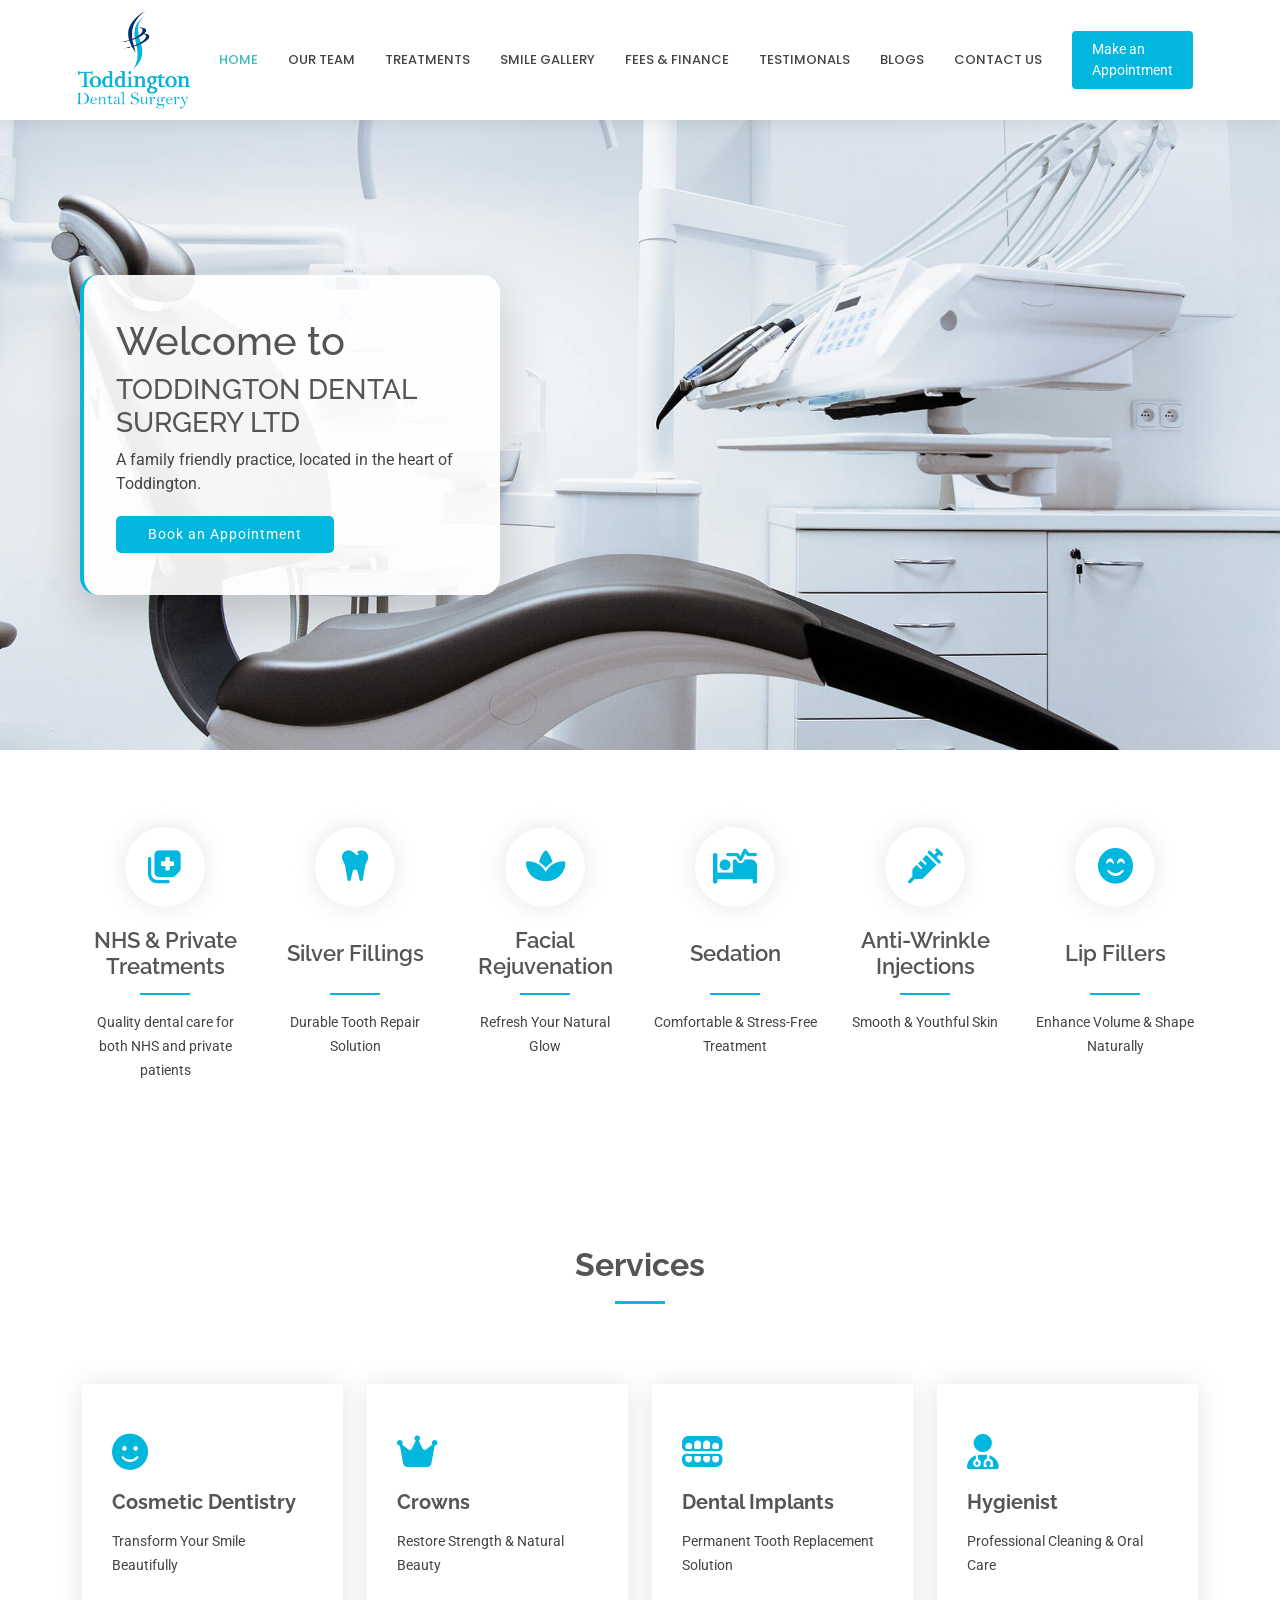
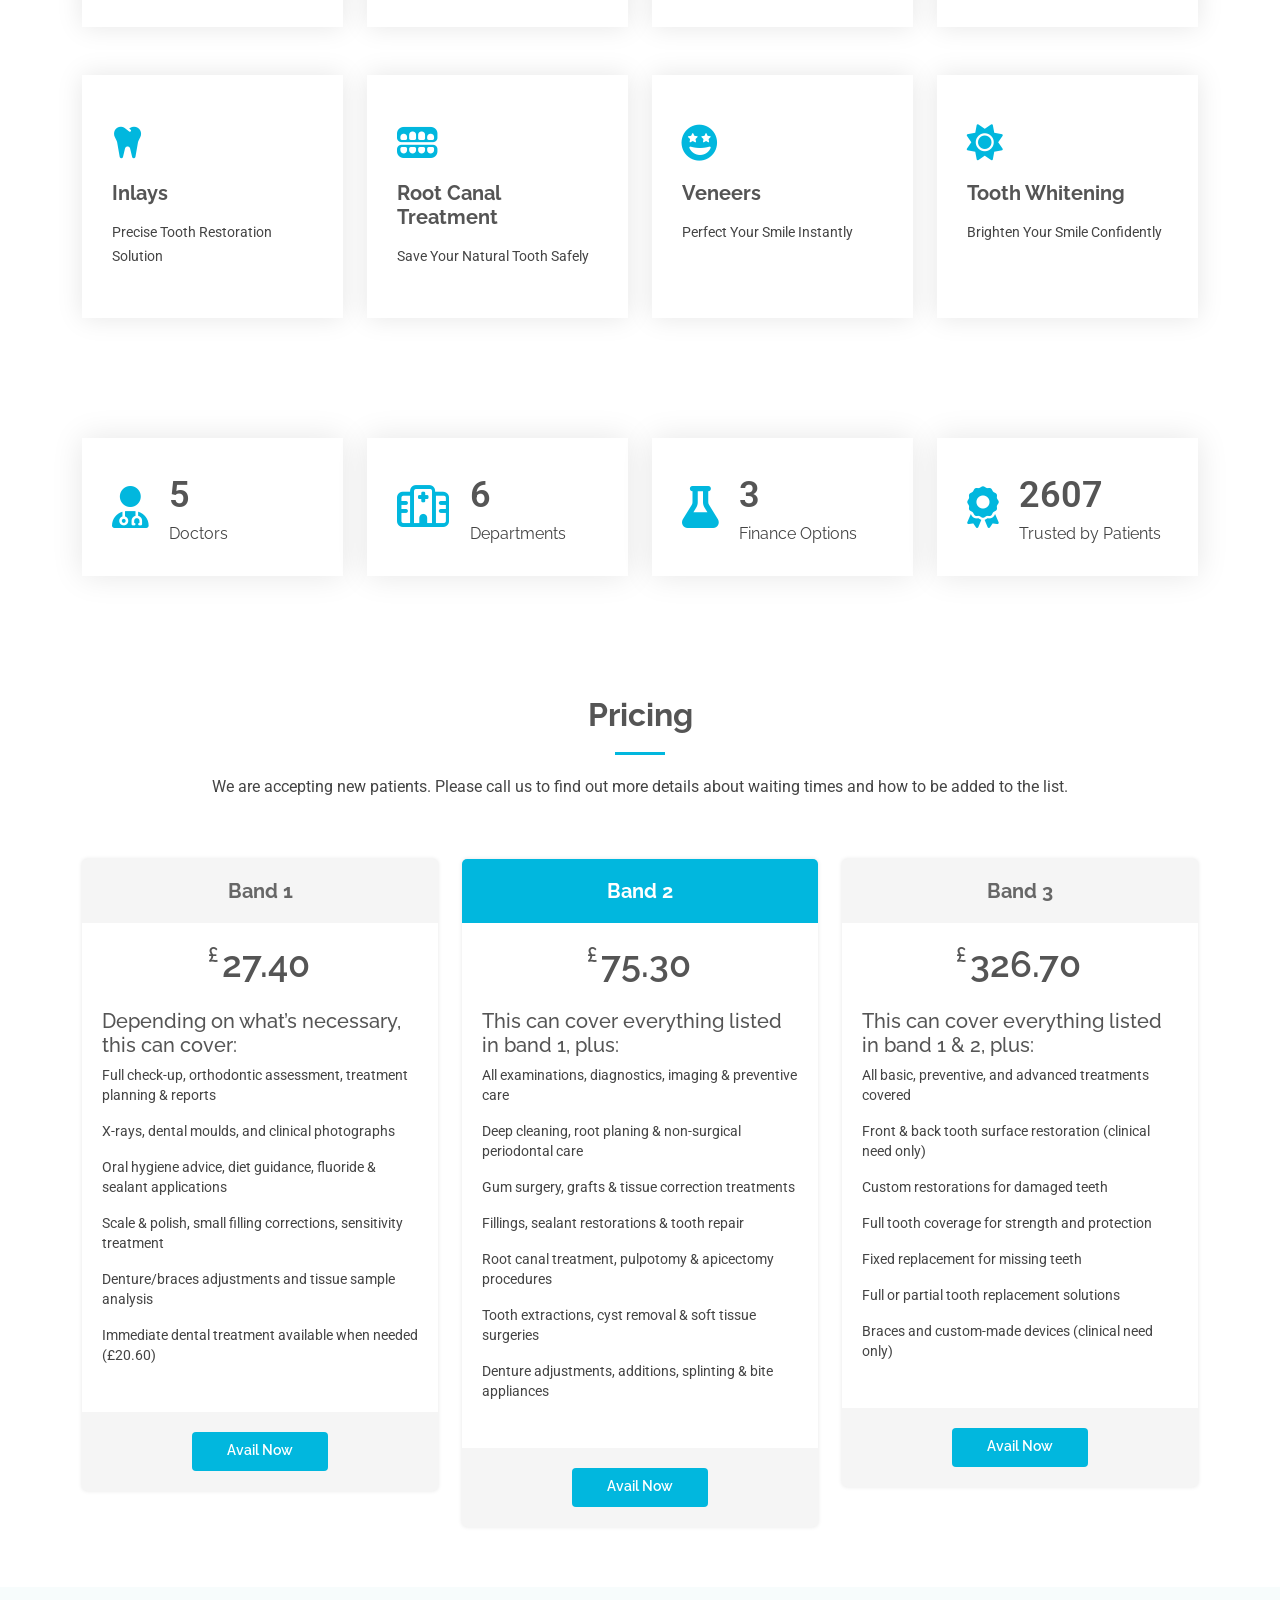
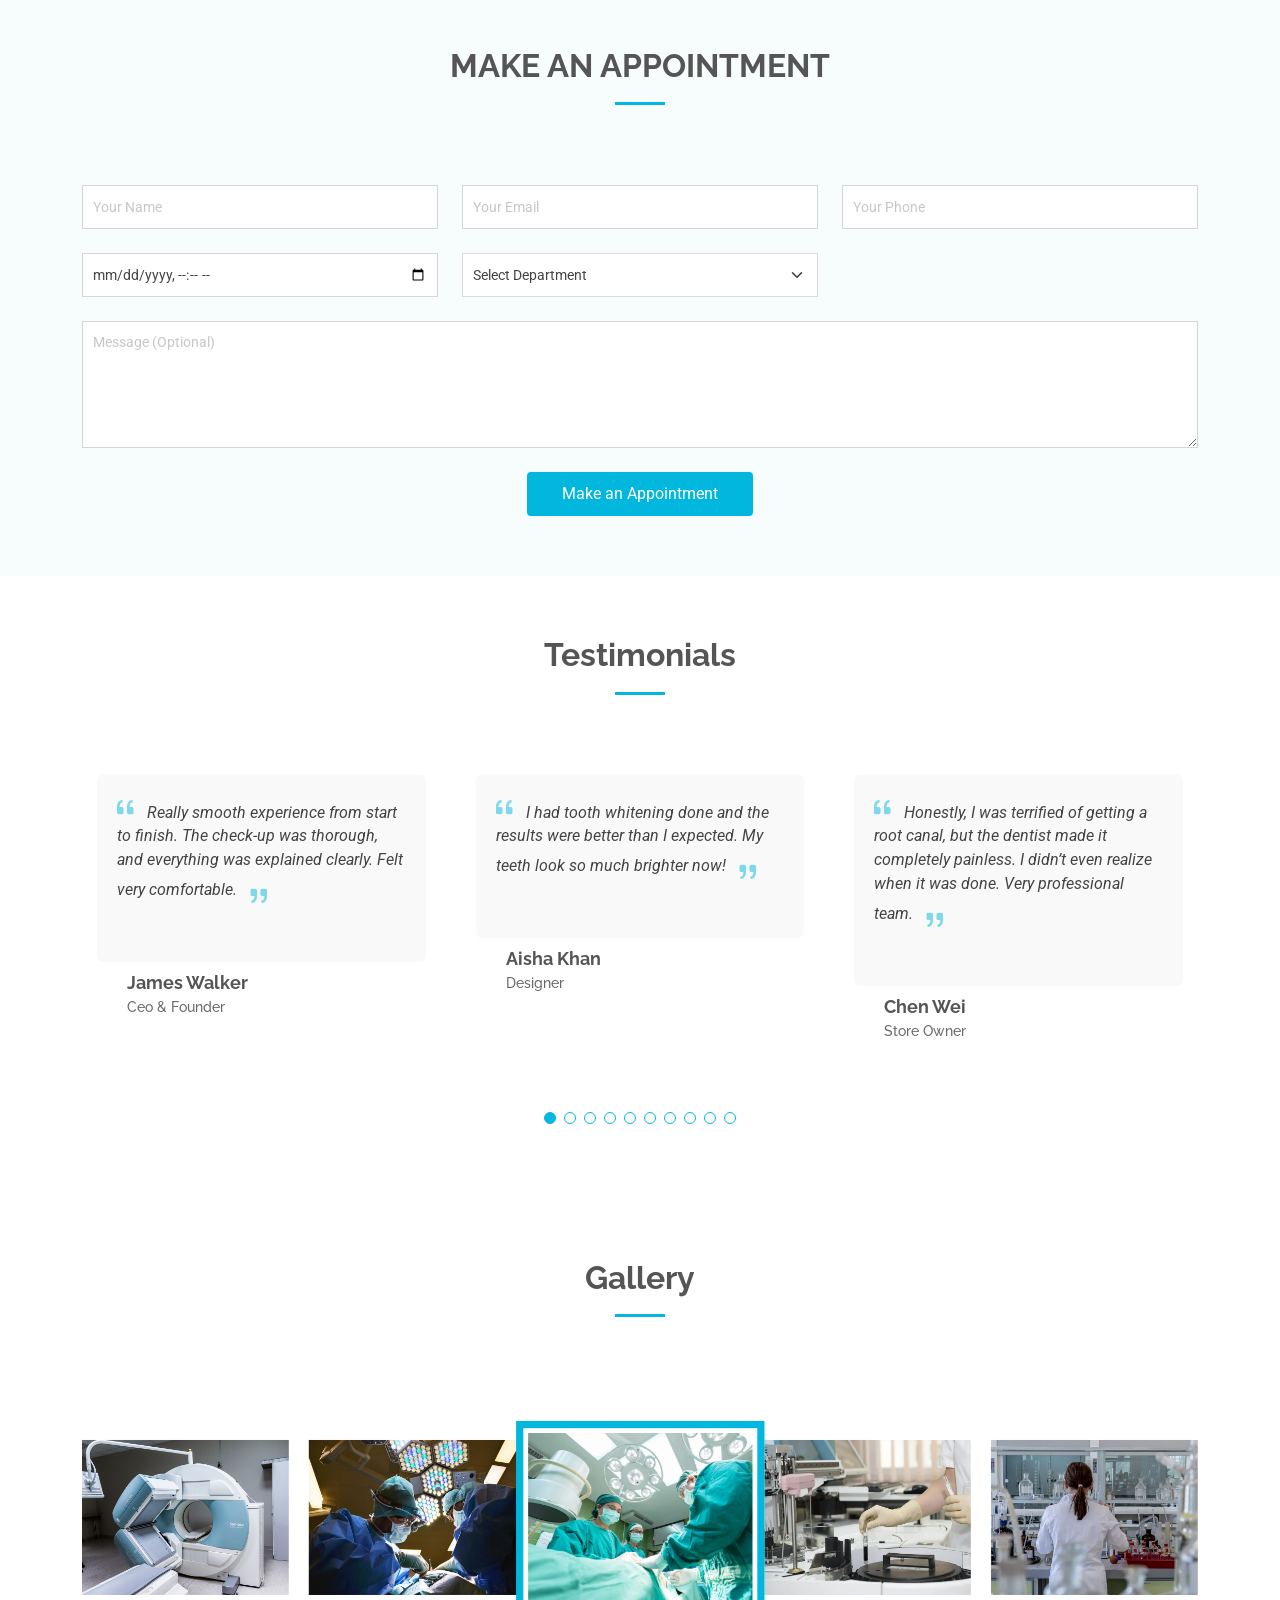
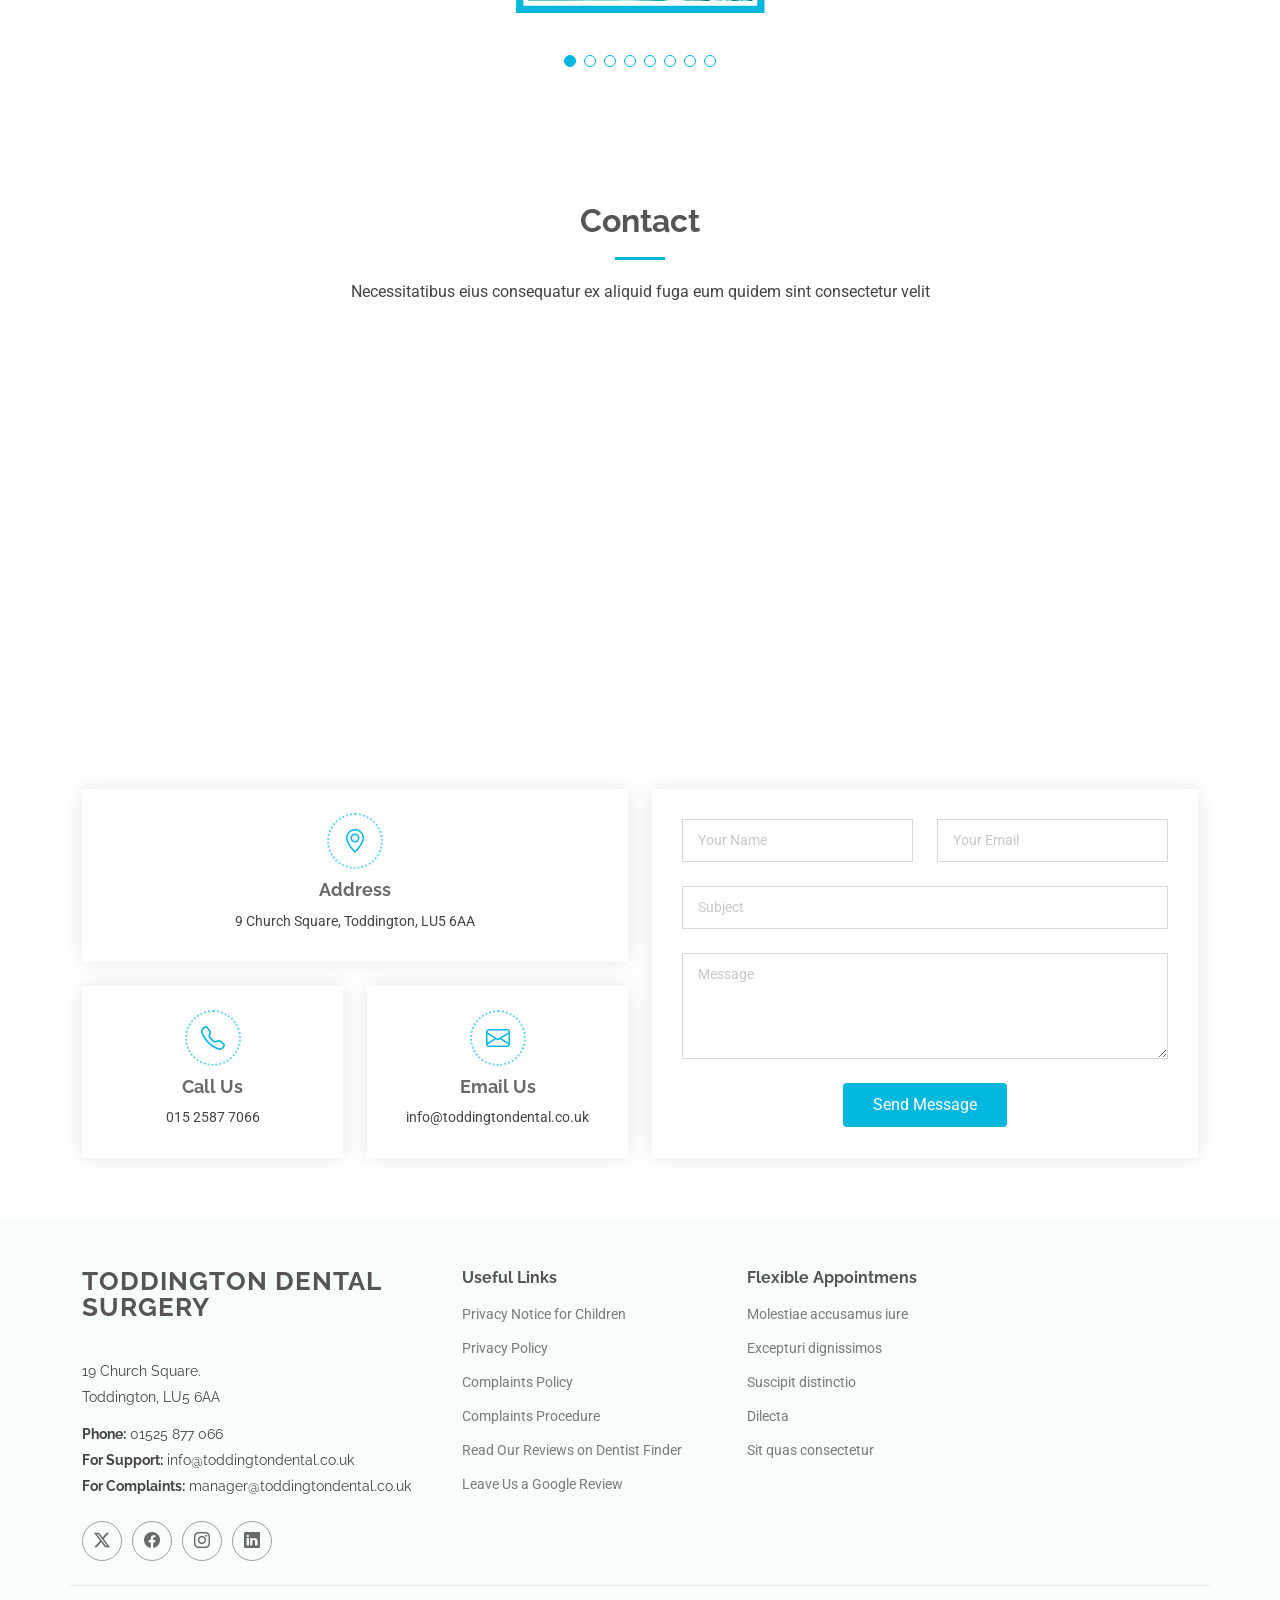
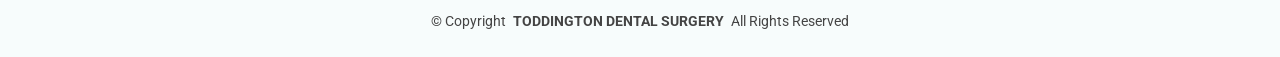
==== commit 59ec34c0: "Changes 4" ====
--- a/index.html
+++ b/index.html
@@ -849,7 +849,7 @@
                   data-aos-delay="200">
                   <i class="bi bi-geo-alt"></i>
                   <h3>Address</h3>
-                  <p>A108 Adam Street, New York, NY 535022</p>
+                  <p>9 Church Square, Toddington, LU5 6AA</p>
                 </div>
               </div><!-- End Info Item -->
 
@@ -858,7 +858,7 @@
                   data-aos-delay="300">
                   <i class="bi bi-telephone"></i>
                   <h3>Call Us</h3>
-                  <p>+1 5589 55488 55</p>
+                  <p>015 2587 7066</p>
                 </div>
               </div><!-- End Info Item -->
 
@@ -867,7 +867,7 @@
                   data-aos-delay="400">
                   <i class="bi bi-envelope"></i>
                   <h3>Email Us</h3>
-                  <p>info@example.com</p>
+                  <p>info@toddingtondental.co.uk</p>
                 </div>
               </div><!-- End Info Item -->
 
@@ -912,22 +912,22 @@
       </div>
 
     </section><!-- /Contact Section -->
-
   </main>
 
   <footer id="footer" class="footer light-background">
 
     <div class="container footer-top">
       <div class="row gy-4">
-        <div class="col-lg-4 col-md-6 footer-about">
+        <div class="col-md-4 footer-about">
           <a href="index.html" class="logo d-flex align-items-center">
-            <span class="sitename">Medicio</span>
+            <span class="sitename">TODDINGTON DENTAL SURGERY</span>
           </a>
           <div class="footer-contact pt-3">
-            <p>A108 Adam Street</p>
-            <p>New York, NY 535022</p>
-            <p class="mt-3"><strong>Phone:</strong> <span>+1 5589 55488 55</span></p>
-            <p><strong>Email:</strong> <span>info@example.com</span></p>
+            <p>19 Church Square.</p>
+            <p>Toddington, LU5 6AA</p>
+            <p class="mt-3"><strong>Phone:</strong> <span>01525 877 066</span></p>
+            <p><strong>For Support:</strong> <span>info@toddingtondental.co.uk</span></p>
+            <p><strong>For Complaints:</strong> <span>manager@toddingtondental.co.uk</span></p>
           </div>
           <div class="social-links d-flex mt-4">
             <a href=""><i class="bi bi-twitter-x"></i></a>
@@ -937,30 +937,22 @@
           </div>
         </div>
 
-        <div class="col-lg-2 col-md-3 footer-links">
+        <div class="col-md-3 footer-links">
           <h4>Useful Links</h4>
           <ul>
-            <li><a href="#">Home</a></li>
-            <li><a href="#">About us</a></li>
-            <li><a href="#">Services</a></li>
-            <li><a href="#">Terms of service</a></li>
-            <li><a href="#">Privacy policy</a></li>
+            <li><a href="#">Privacy Notice for Children</a></li>
+            <li><a href="#">Privacy Policy</a></li>
+            <li><a href="#">Complaints Policy</a></li>
+            <li><a href="#">Complaints Procedure</a></li>
+            <li><a href="#">Read Our Reviews on Dentist Finder</a></li>
+            <li><a href="#">Leave Us a Google Review</a></li>
           </ul>
         </div>
 
-        <div class="col-lg-2 col-md-3 footer-links">
-          <h4>Our Services</h4>
-          <ul>
-            <li><a href="#">Web Design</a></li>
-            <li><a href="#">Web Development</a></li>
-            <li><a href="#">Product Management</a></li>
-            <li><a href="#">Marketing</a></li>
-            <li><a href="#">Graphic Design</a></li>
-          </ul>
-        </div>
-
-        <div class="col-lg-2 col-md-3 footer-links">
-          <h4>Hic solutasetp</h4>
+      
+
+        <div class="col-md-3 footer-links">
+          <h4>Flexible Appointmens</h4>
           <ul>
             <li><a href="#">Molestiae accusamus iure</a></li>
             <li><a href="#">Excepturi dignissimos</a></li>
@@ -970,30 +962,14 @@
           </ul>
         </div>
 
-        <div class="col-lg-2 col-md-3 footer-links">
-          <h4>Nobis illum</h4>
-          <ul>
-            <li><a href="#">Ipsam</a></li>
-            <li><a href="#">Laudantium dolorum</a></li>
-            <li><a href="#">Dinera</a></li>
-            <li><a href="#">Trodelas</a></li>
-            <li><a href="#">Flexo</a></li>
-          </ul>
-        </div>
+        
 
       </div>
     </div>
 
     <div class="container copyright text-center mt-4">
-      <p>© <span>Copyright</span> <strong class="px-1 sitename">Medicio</strong> <span>All Rights Reserved</span></p>
-      <div class="credits">
-        <!-- All the links in the footer should remain intact. -->
-        <!-- You can delete the links only if you've purchased the pro version. -->
-        <!-- Licensing information: https://bootstrapmade.com/license/ -->
-        <!-- Purchase the pro version with working PHP/AJAX contact form: [buy-url] -->
-        Designed by <a href="https://bootstrapmade.com/">BootstrapMade</a> Distributed by <a
-          href=“https://themewagon.com>ThemeWagon
-      </div>
+      <p>© <span>Copyright</span> <strong class="px-1 sitename">TODDINGTON DENTAL SURGERY</strong> <span>All Rights Reserved</span></p>
+     
     </div>
 
   </footer>
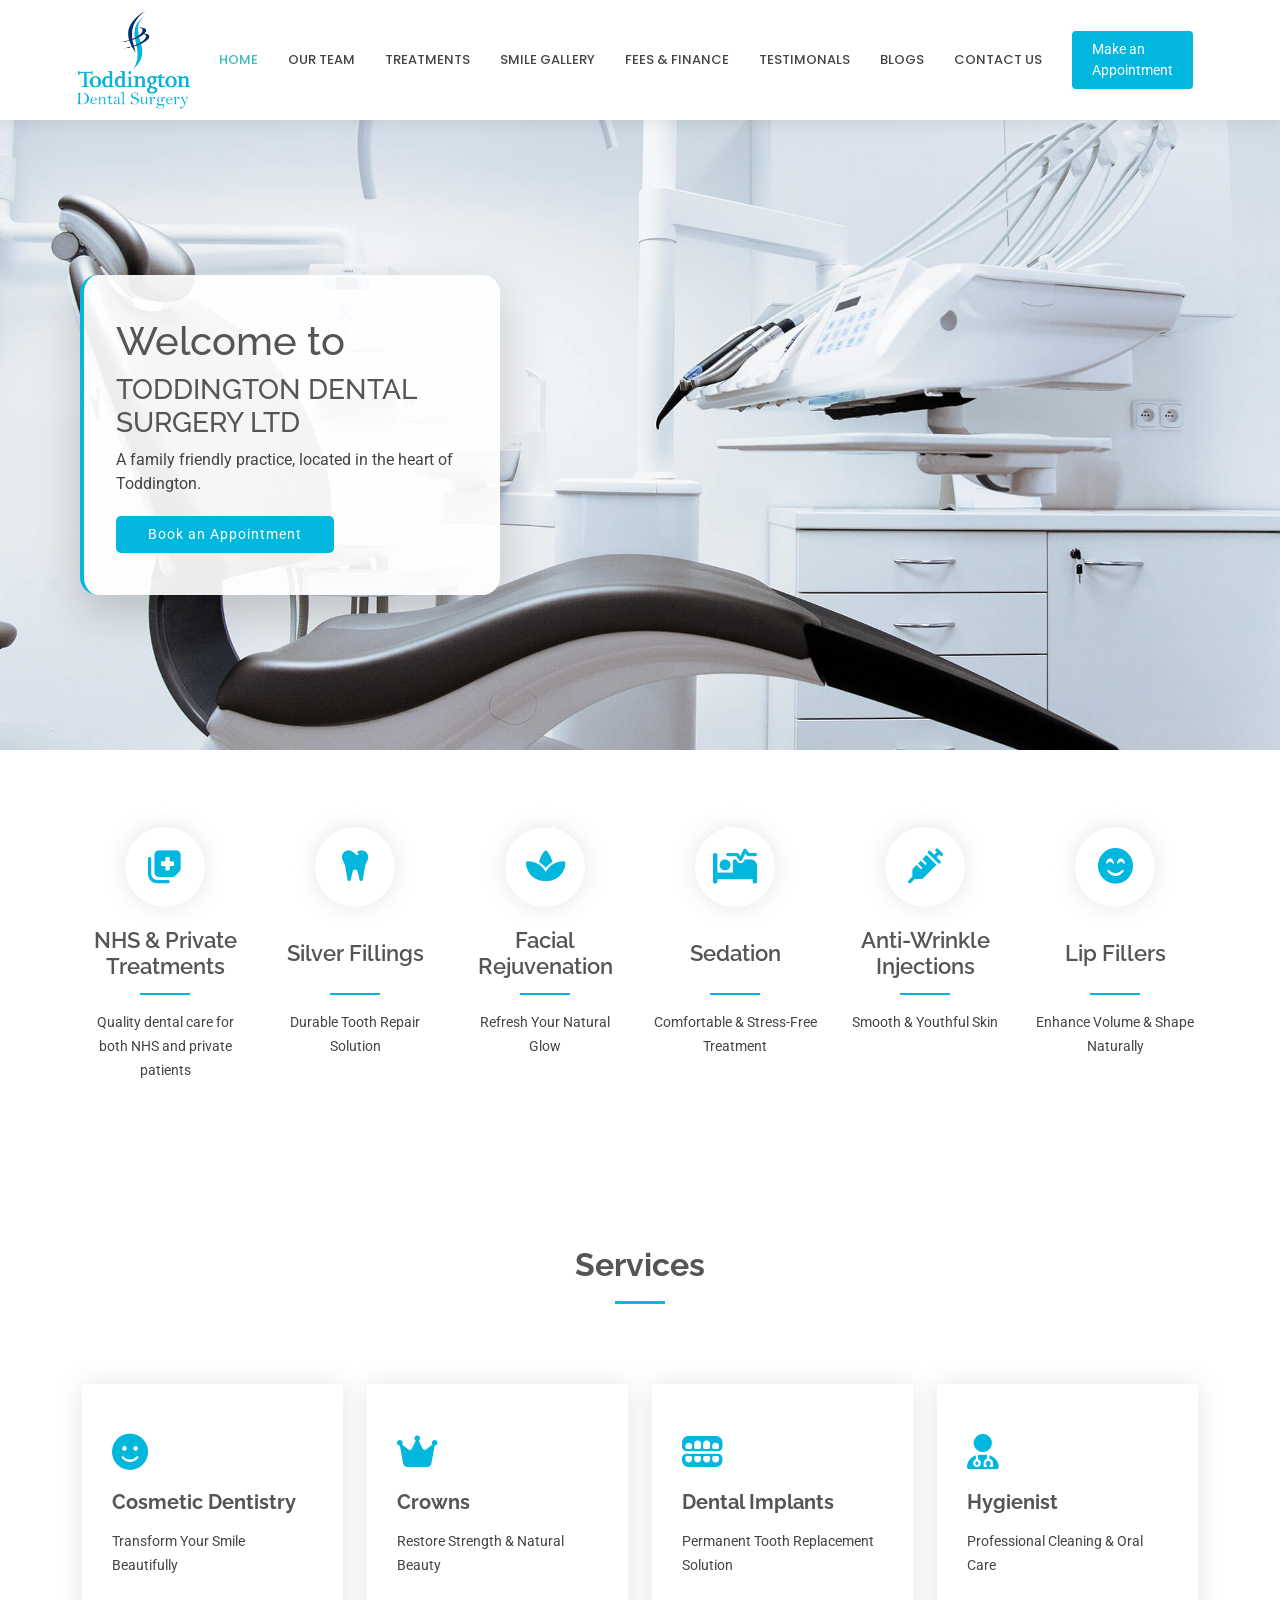
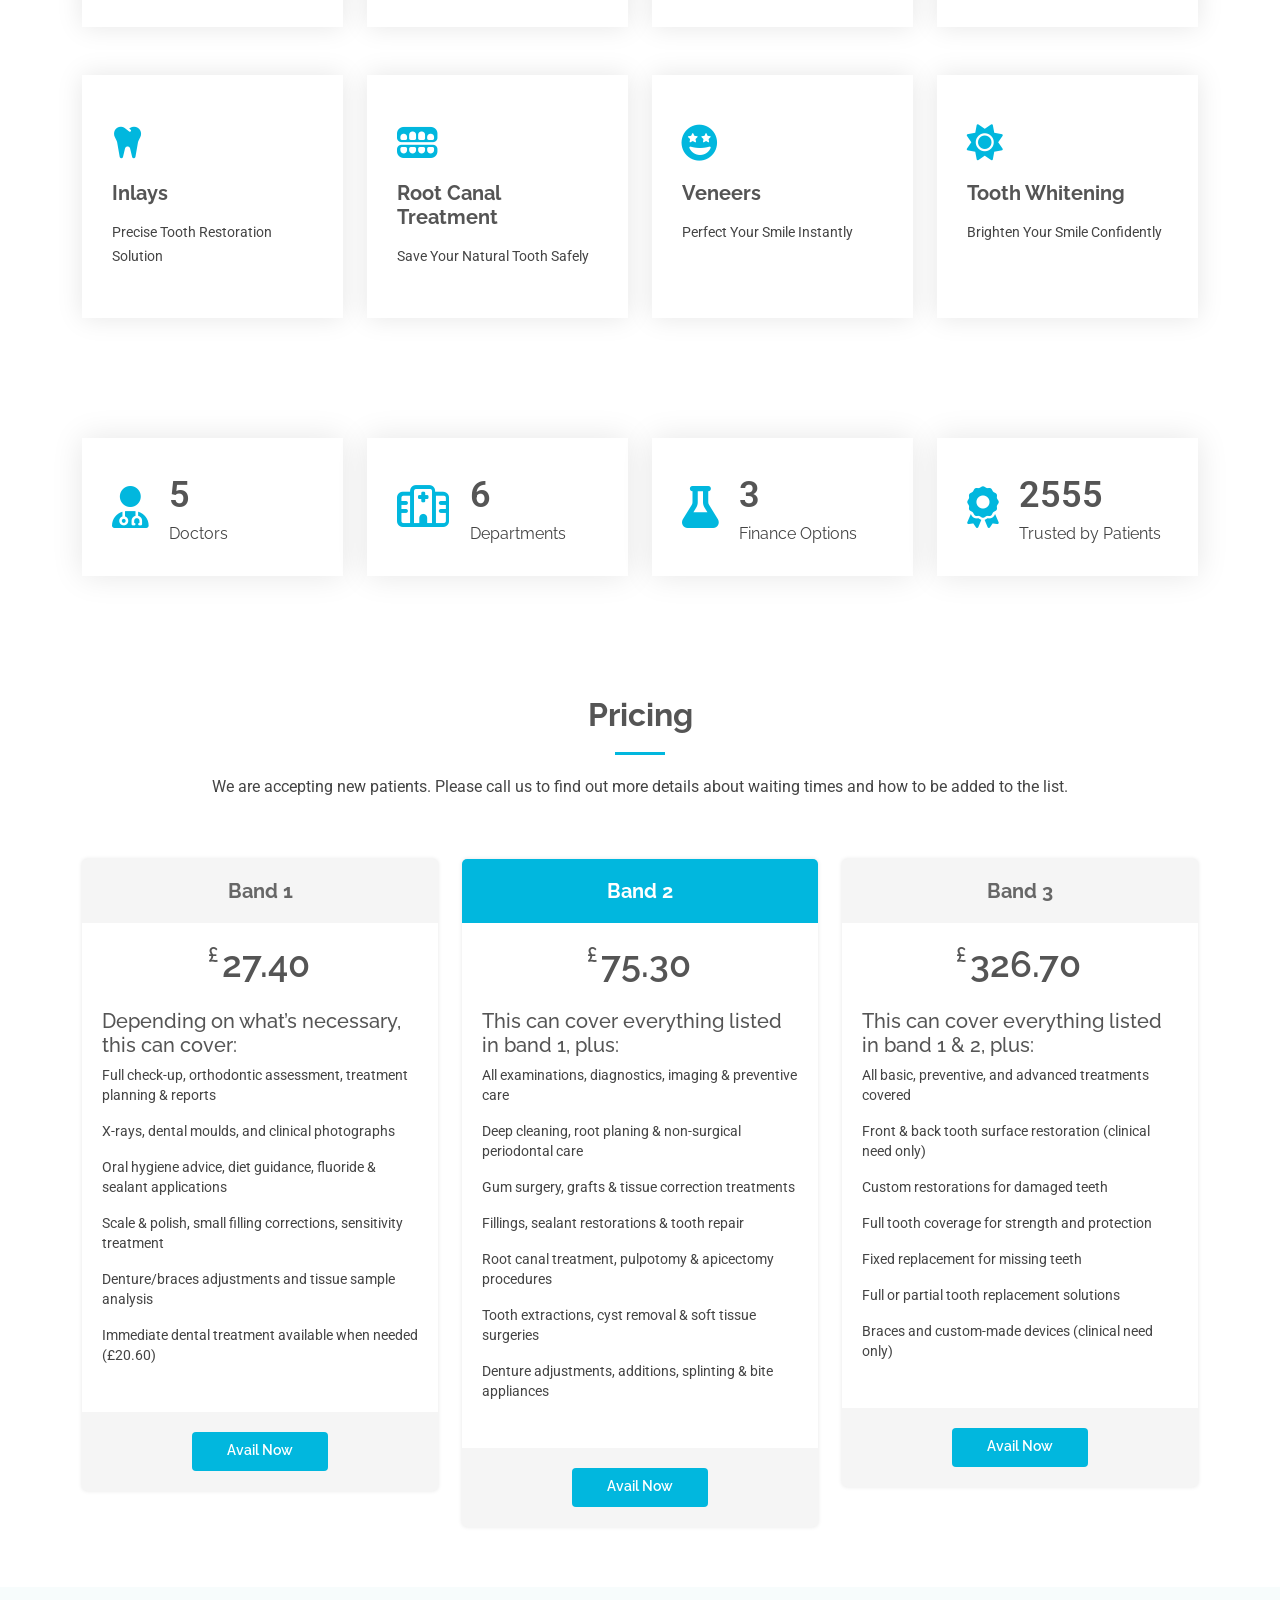
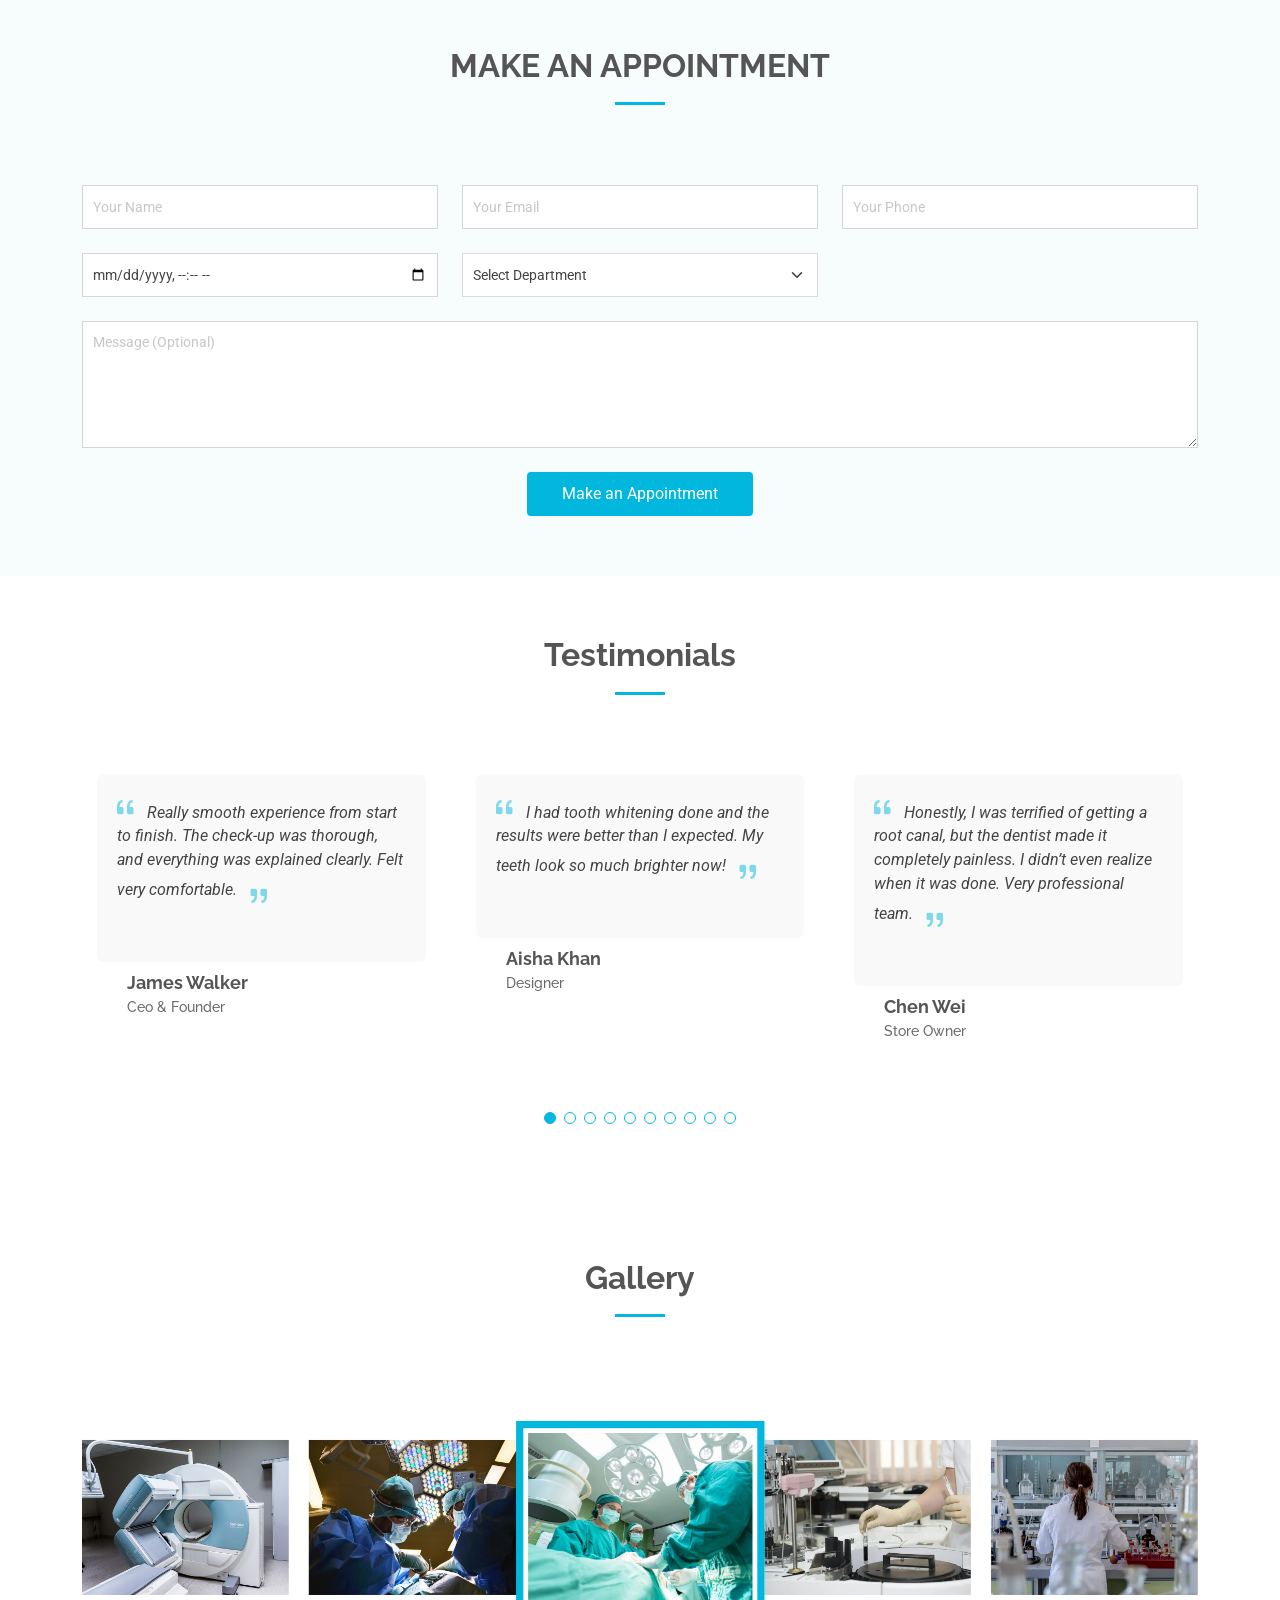
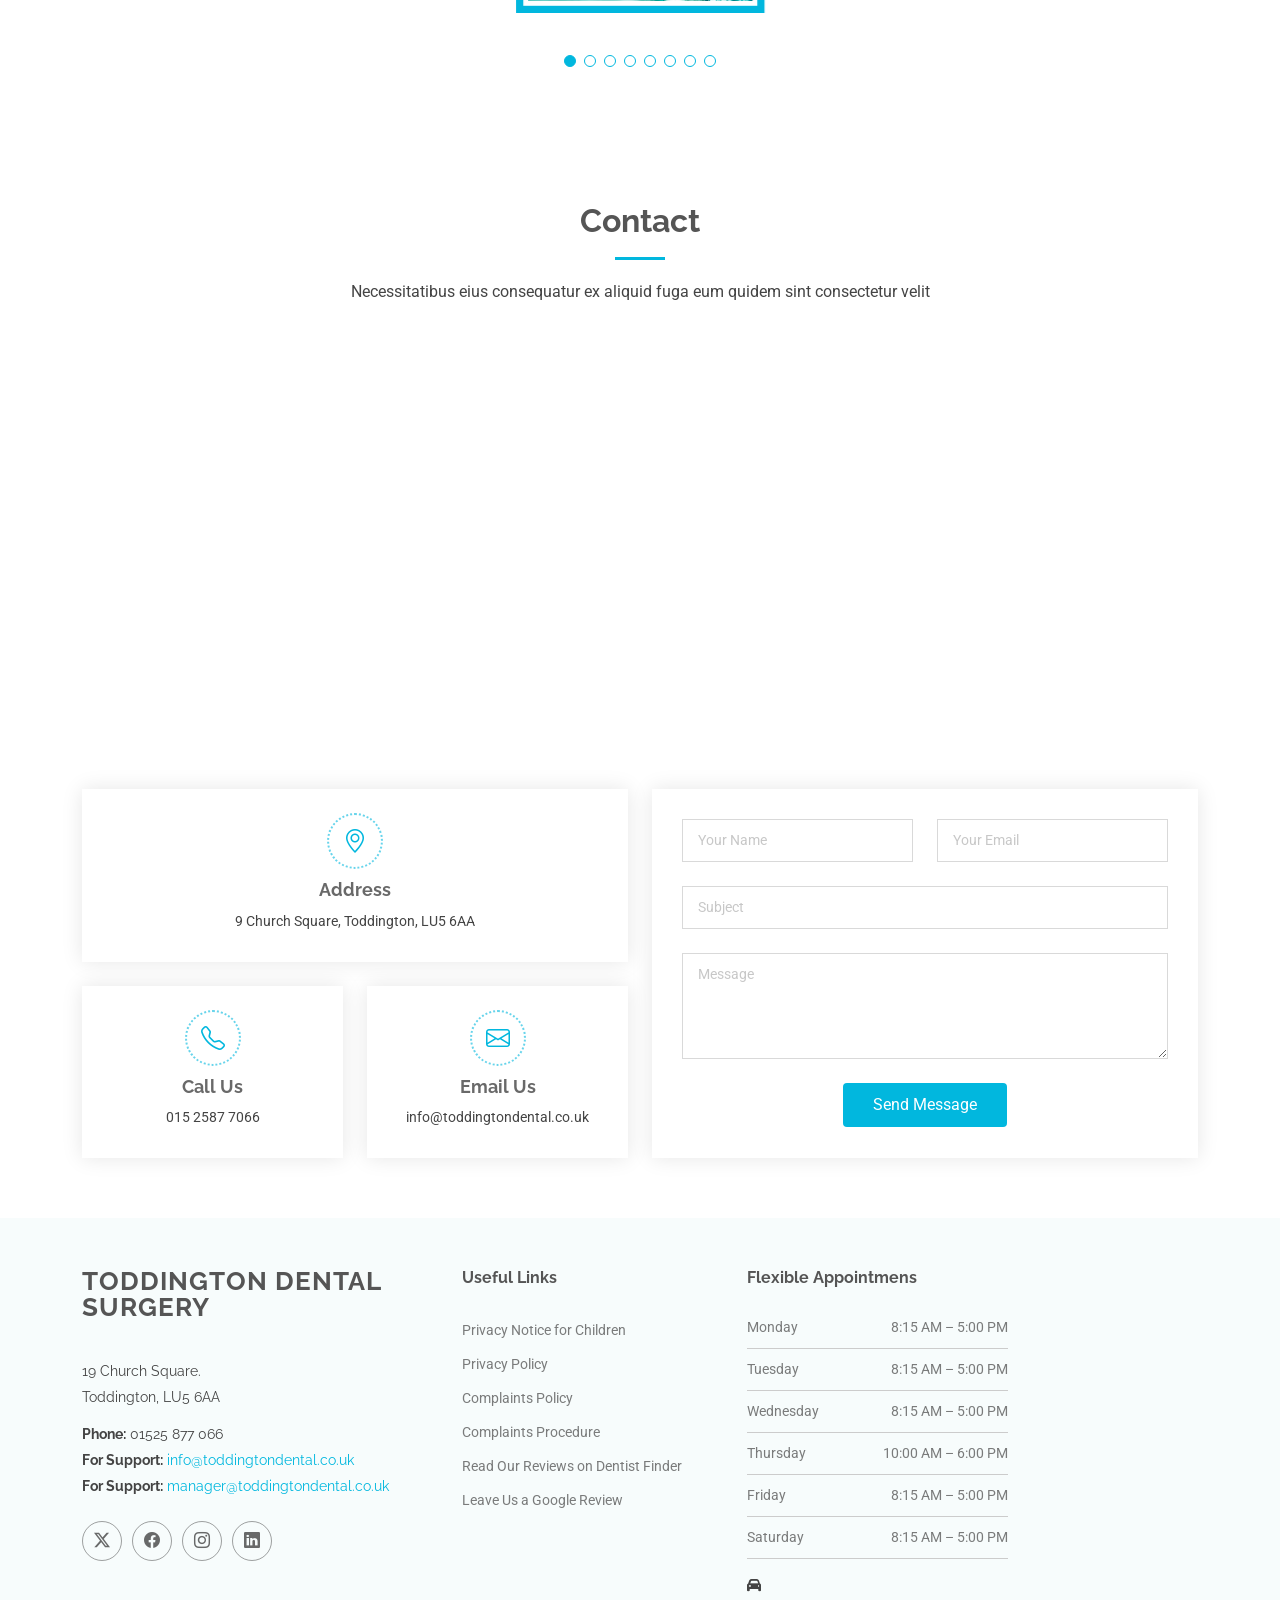
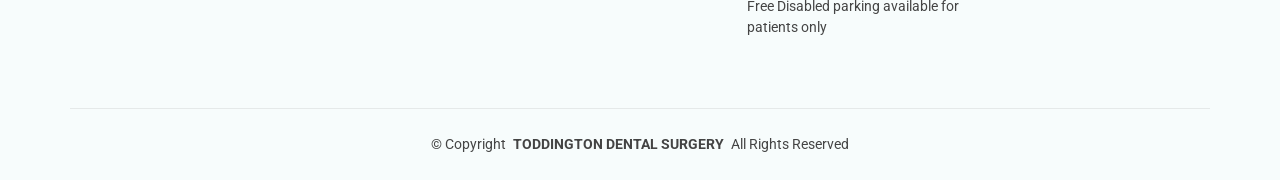
==== commit aa859e59: "Changes 5" ====
--- a/index.html
+++ b/index.html
@@ -926,8 +926,15 @@
             <p>19 Church Square.</p>
             <p>Toddington, LU5 6AA</p>
             <p class="mt-3"><strong>Phone:</strong> <span>01525 877 066</span></p>
-            <p><strong>For Support:</strong> <span>info@toddingtondental.co.uk</span></p>
-            <p><strong>For Complaints:</strong> <span>manager@toddingtondental.co.uk</span></p>
+            <p>
+              <strong>For Support:</strong>
+              <a href="mailto:info@toddingtondental.co.uk">info@toddingtondental.co.uk</a>
+            </p>
+            <p>
+              <strong>For Support:</strong>
+              <a href="mailto:manager@toddingtondental.co.uk">manager@toddingtondental.co.uk</a>
+            </p>
+            
           </div>
           <div class="social-links d-flex mt-4">
             <a href=""><i class="bi bi-twitter-x"></i></a>
@@ -939,37 +946,71 @@
 
         <div class="col-md-3 footer-links">
           <h4>Useful Links</h4>
-          <ul>
-            <li><a href="#">Privacy Notice for Children</a></li>
-            <li><a href="#">Privacy Policy</a></li>
-            <li><a href="#">Complaints Policy</a></li>
-            <li><a href="#">Complaints Procedure</a></li>
-            <li><a href="#">Read Our Reviews on Dentist Finder</a></li>
-            <li><a href="#">Leave Us a Google Review</a></li>
-          </ul>
-        </div>
-
-      
+          <div class="mt-4">
+            <ul>
+              <li><a href="#">Privacy Notice for Children</a></li>
+              <li><a href="#">Privacy Policy</a></li>
+              <li><a href="#">Complaints Policy</a></li>
+              <li><a href="#">Complaints Procedure</a></li>
+              <li><a href="#">Read Our Reviews on Dentist Finder</a></li>
+              <li><a href="#">Leave Us a Google Review</a></li>
+            </ul>
+          </div>
+        </div>
+
+
 
         <div class="col-md-3 footer-links">
           <h4>Flexible Appointmens</h4>
-          <ul>
-            <li><a href="#">Molestiae accusamus iure</a></li>
-            <li><a href="#">Excepturi dignissimos</a></li>
-            <li><a href="#">Suscipit distinctio</a></li>
-            <li><a href="#">Dilecta</a></li>
-            <li><a href="#">Sit quas consectetur</a></li>
-          </ul>
-        </div>
-
-        
-
-      </div>
+
+          <div class="row-item ">
+            <span>Monday</span>
+            <span>8:15 AM – 5:00 PM</span>
+          </div>
+
+          <div class="row-item">
+            <span>Tuesday</span>
+            <span>8:15 AM – 5:00 PM</span>
+          </div>
+
+          <div class="row-item">
+            <span>Wednesday</span>
+            <span>8:15 AM – 5:00 PM</span>
+          </div>
+
+          <div class="row-item">
+            <span>Thursday</span>
+            <span>10:00 AM – 6:00 PM</span>
+          </div>
+
+          <div class="row-item">
+            <span>Friday</span>
+            <span>8:15 AM – 5:00 PM</span>
+          </div>
+
+          <div class="row-item">
+            <span>Saturday</span>
+            <span>8:15 AM – 5:00 PM</span>
+          </div>
+
+          <div class="mt-3">
+            <i class="fas fa-car"></i>
+            <p>Free Disabled parking available for patients only</p>
+          </div>
+
+        </div>
+
+      </div>
+
+
+
     </div>
+    </div>
 
     <div class="container copyright text-center mt-4">
-      <p>© <span>Copyright</span> <strong class="px-1 sitename">TODDINGTON DENTAL SURGERY</strong> <span>All Rights Reserved</span></p>
-     
+      <p>© <span>Copyright</span> <strong class="px-1 sitename">TODDINGTON DENTAL SURGERY</strong> <span>All Rights
+          Reserved</span></p>
+
     </div>
 
   </footer>
--- a/assets/css/main.css
+++ b/assets/css/main.css
@@ -1925,5 +1925,12 @@
 }
 
 /*--------------------------------------------------------------
-# Starter Section Section
---------------------------------------------------------------*/
+# appointment Section
+--------------------------------------------------------------*/
+.row-item {
+  display: flex;
+  justify-content: space-between;
+  padding: 10px 0;
+  border-bottom: 1px solid #ccc; /* ← this creates the straight line */
+  color: color-mix(in srgb, var(--default-color), transparent 30%);
+}
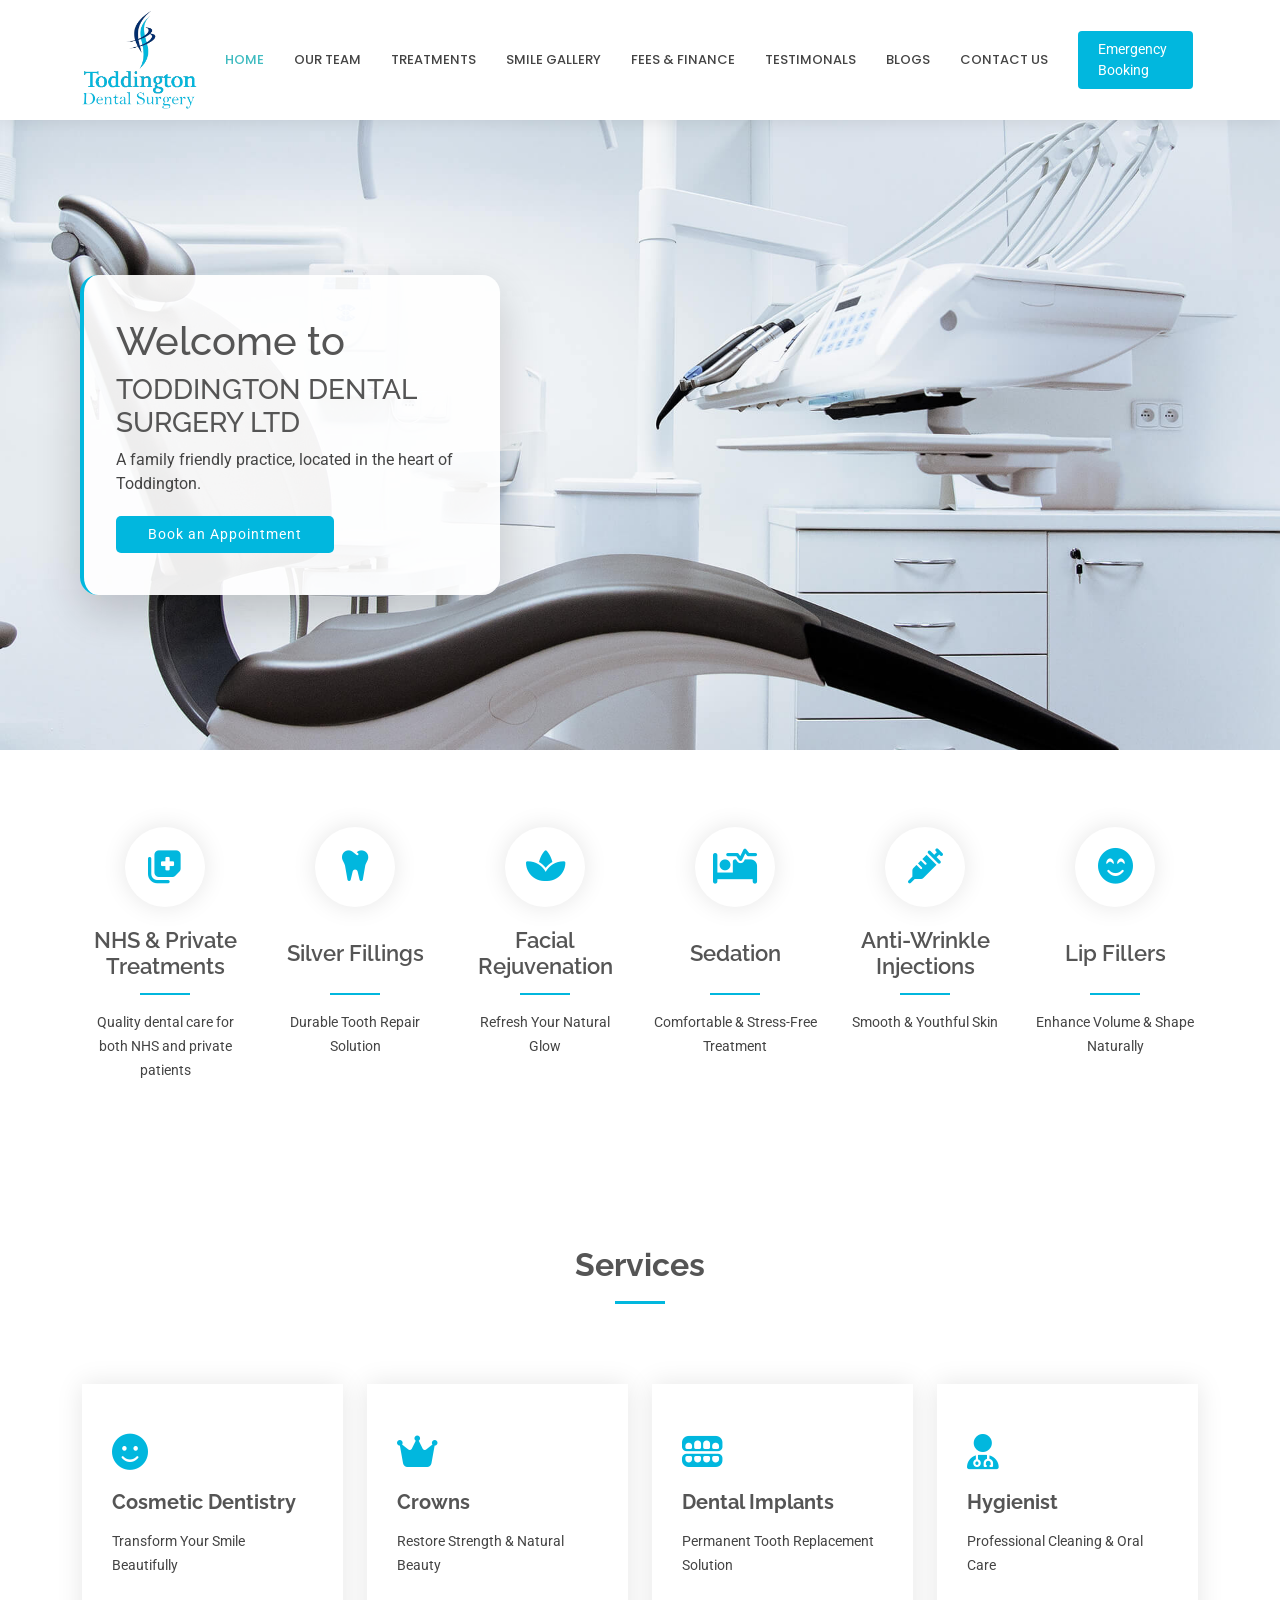
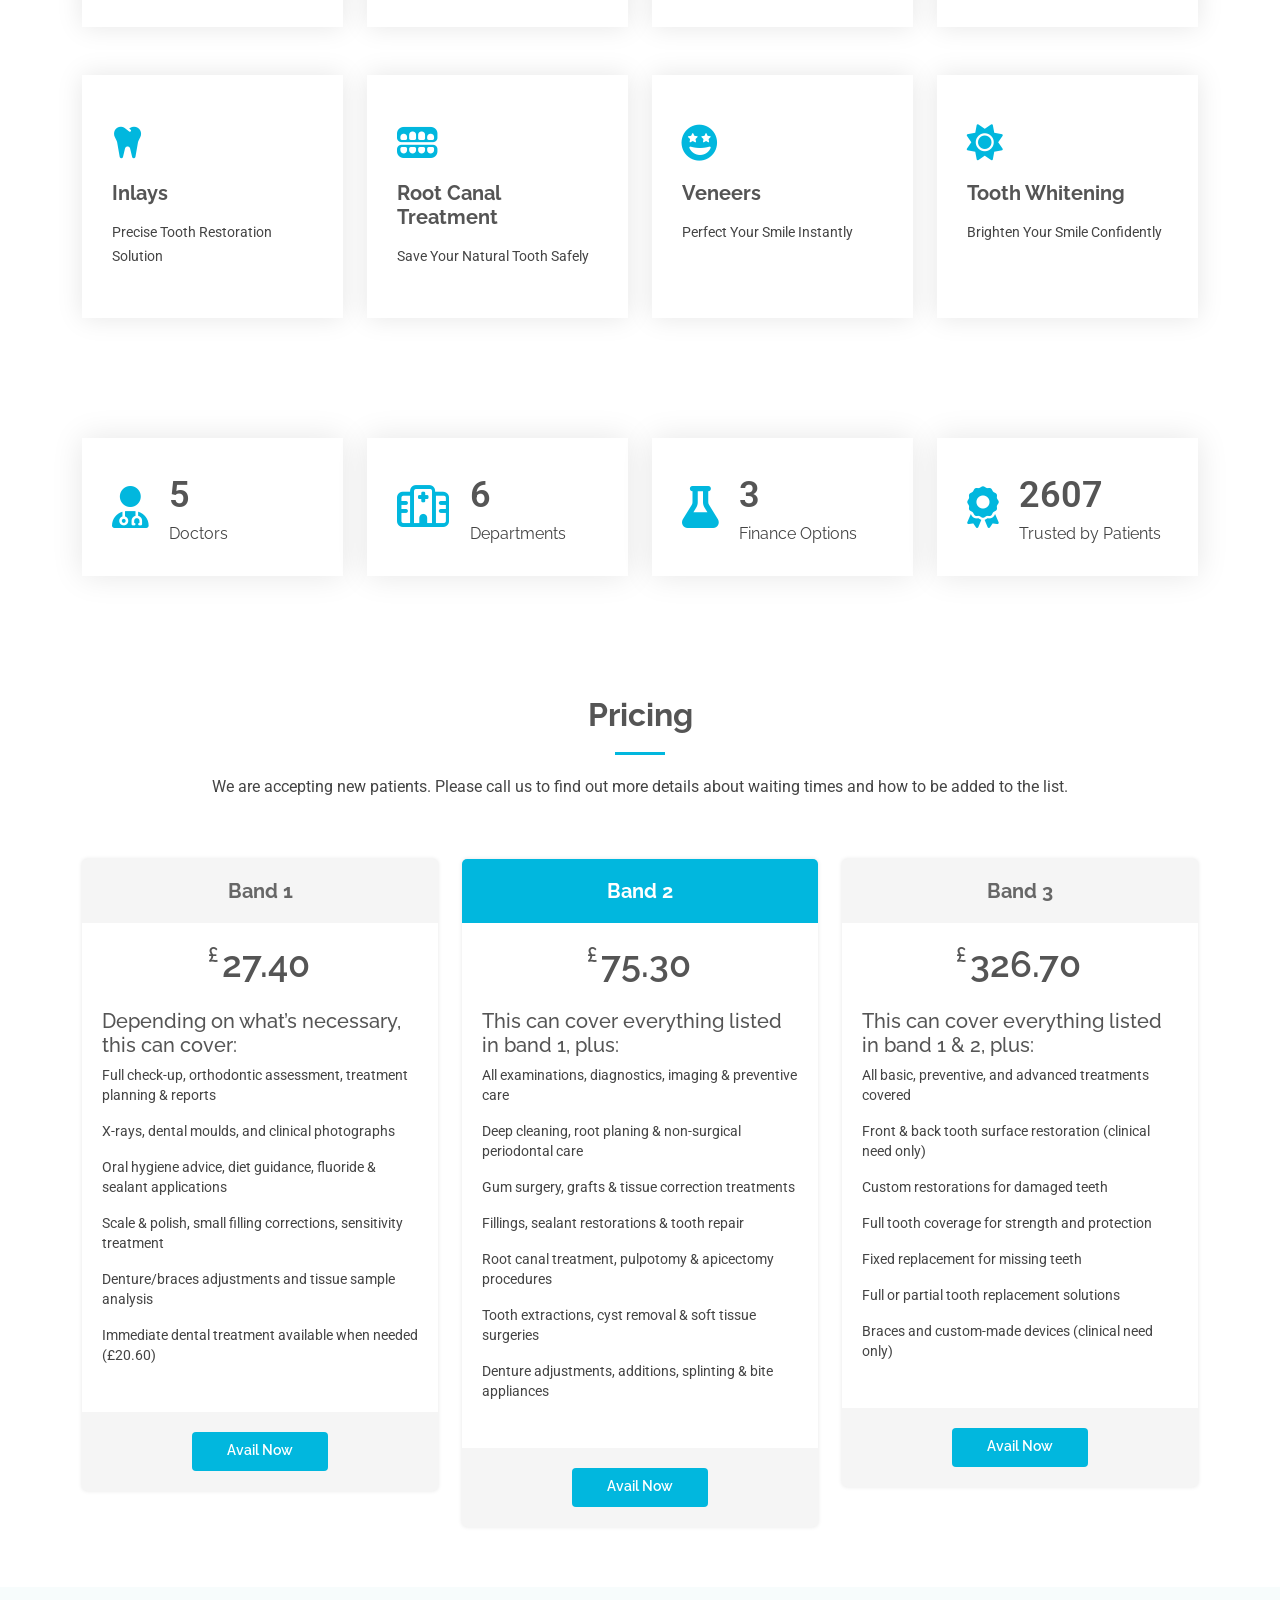
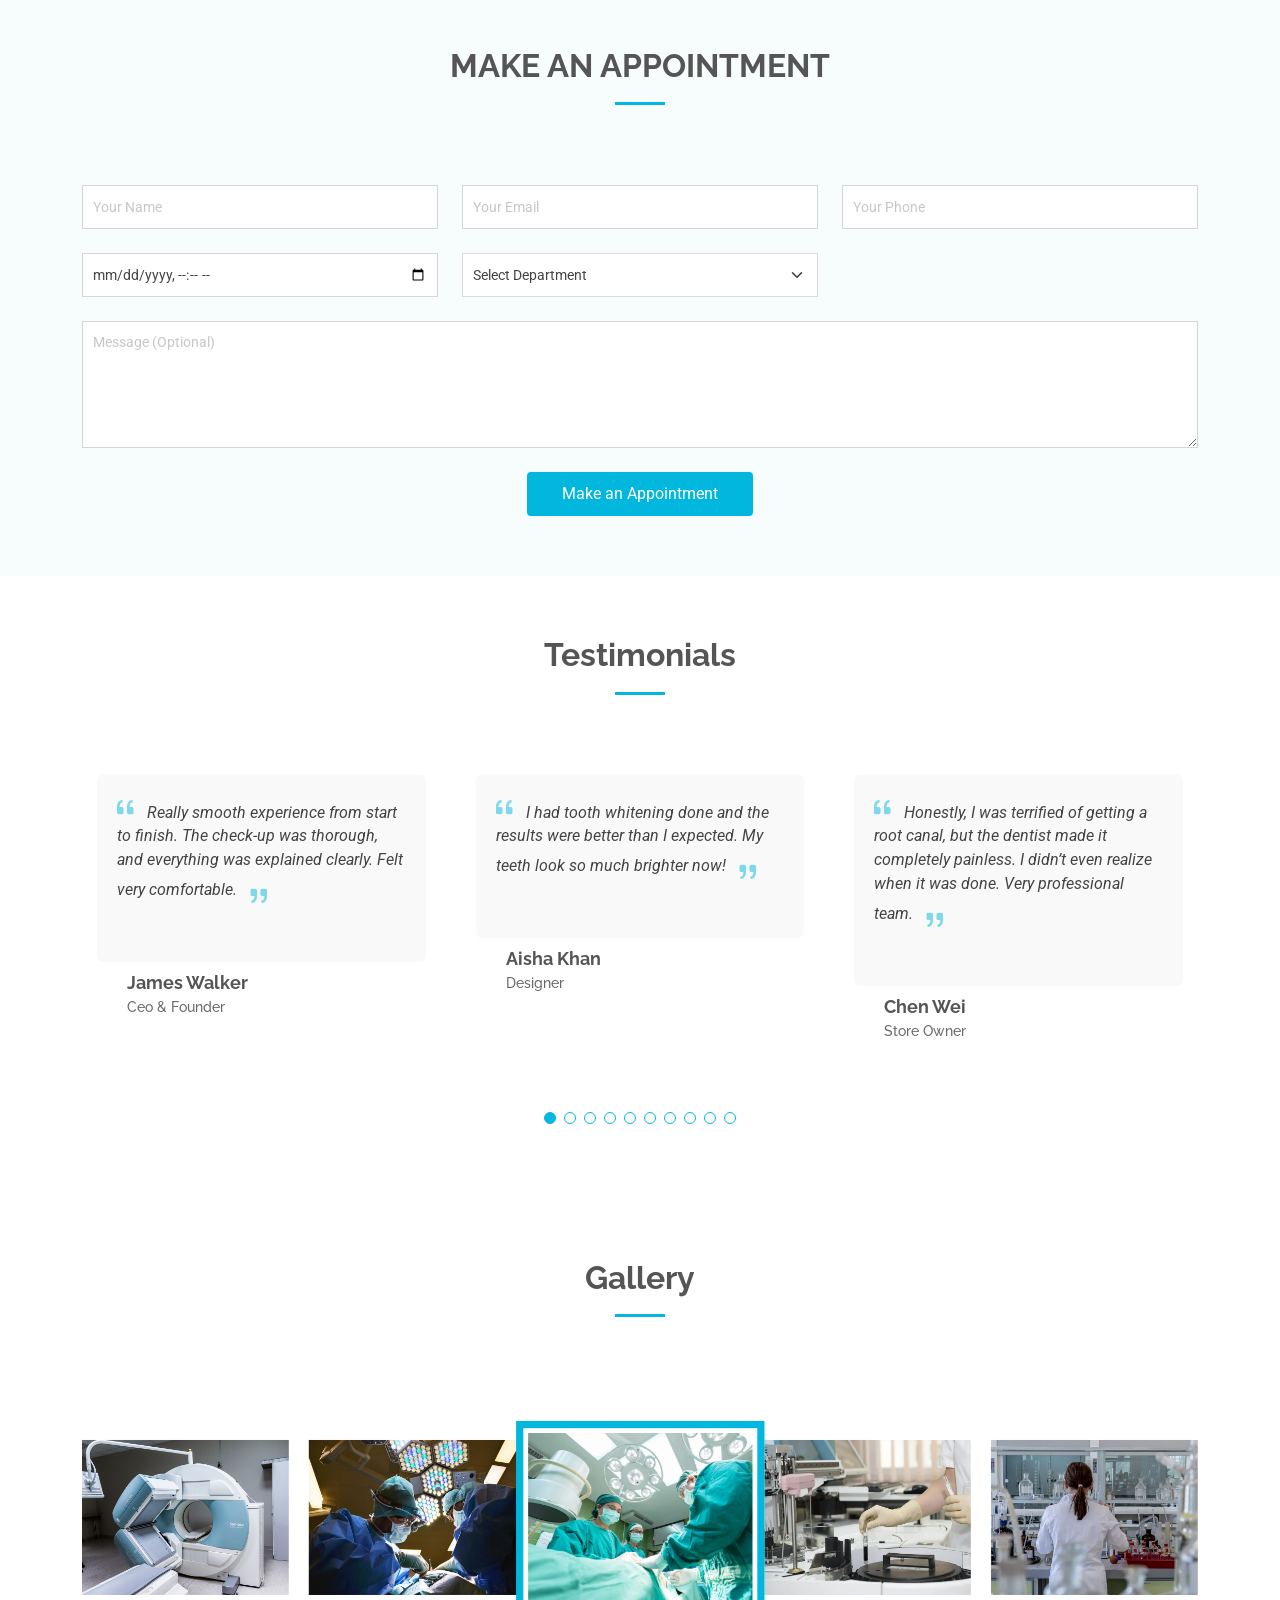
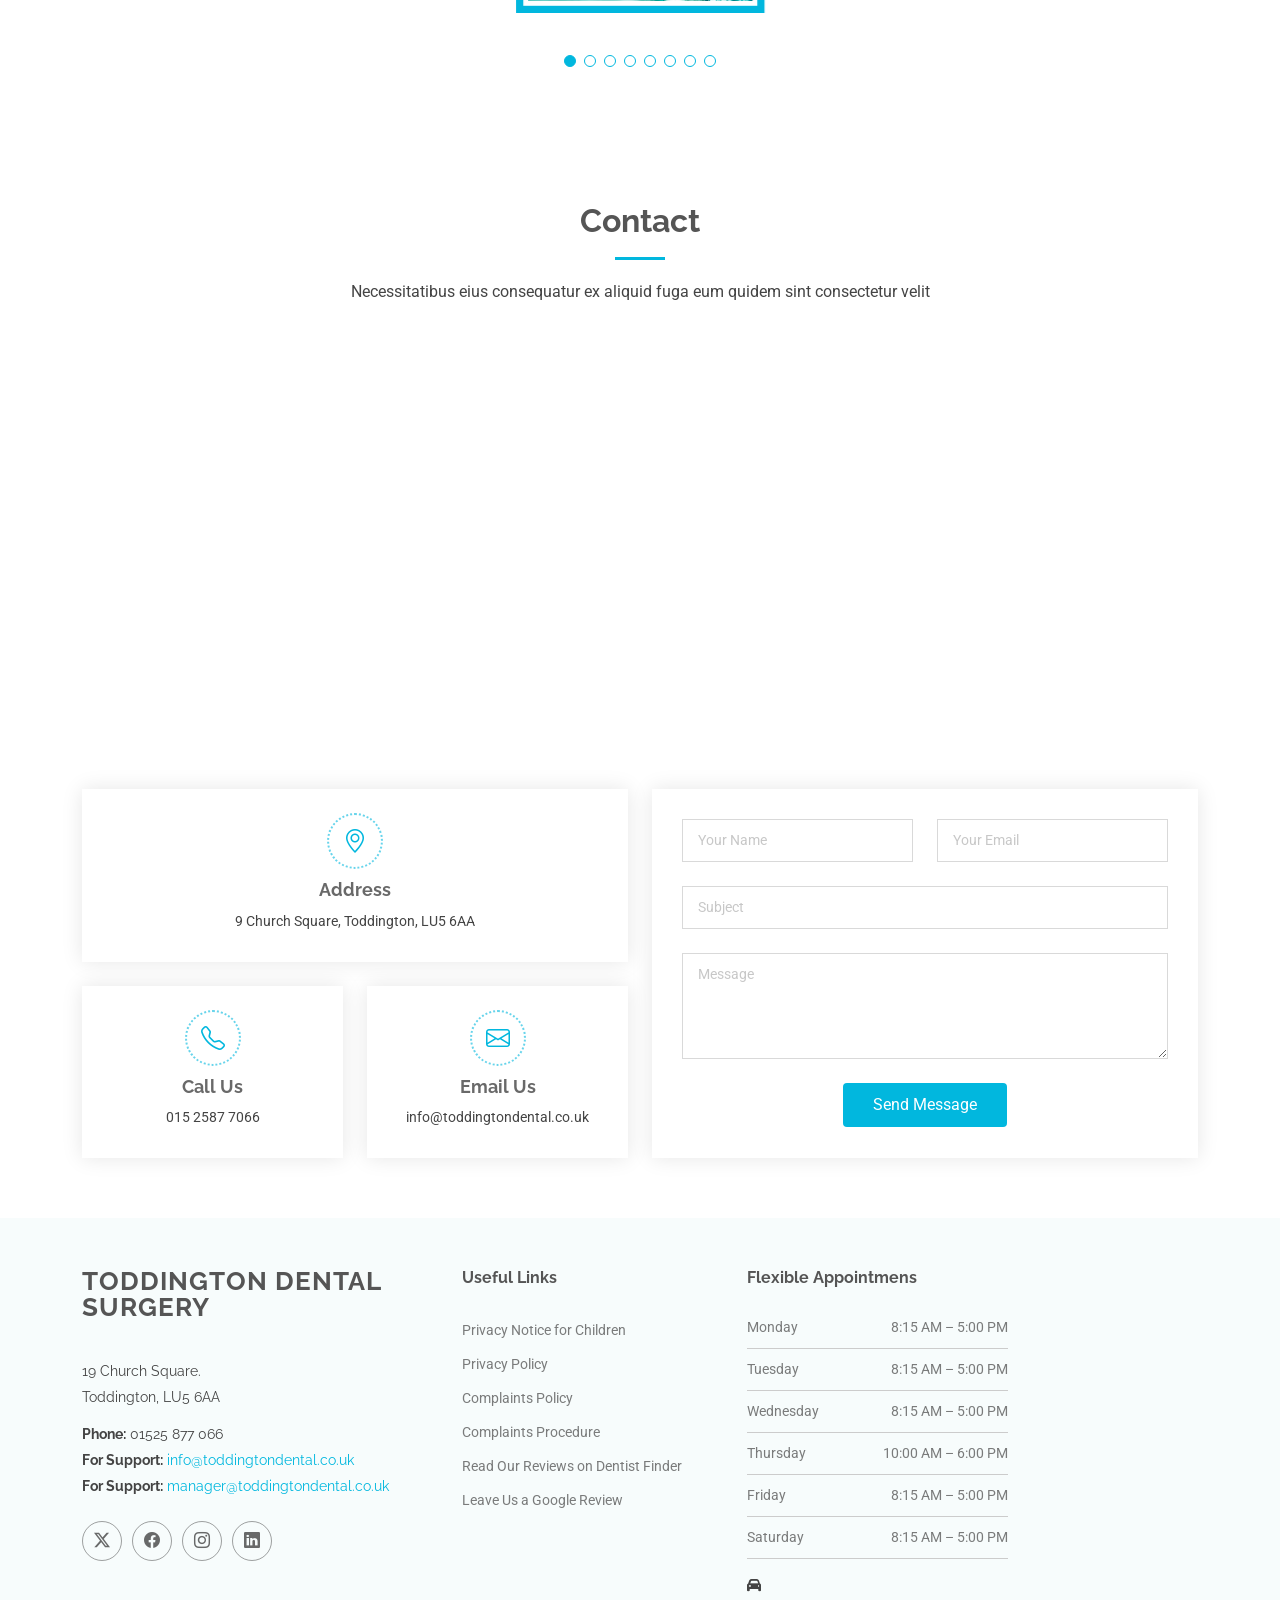
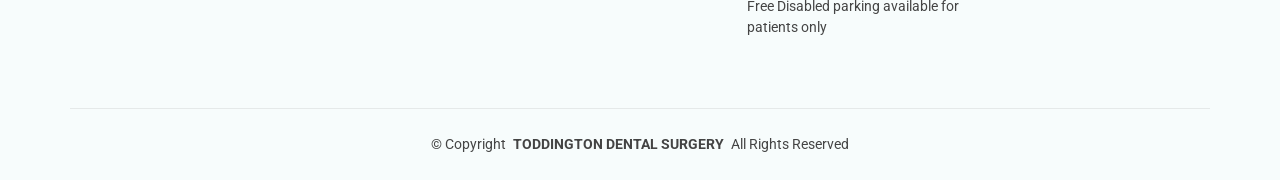
==== commit bc3ebbfb: "Changes 6" ====
--- a/index.html
+++ b/index.html
@@ -88,7 +88,7 @@
           <i class="mobile-nav-toggle d-xl-none bi bi-list"></i>
         </nav>
 
-        <a class="cta-btn" href="index.html#appointment">Make an Appointment</a>
+        <a class="cta-btn" href="index.html#appointment">Emergency Booking</a>
 
       </div>
 
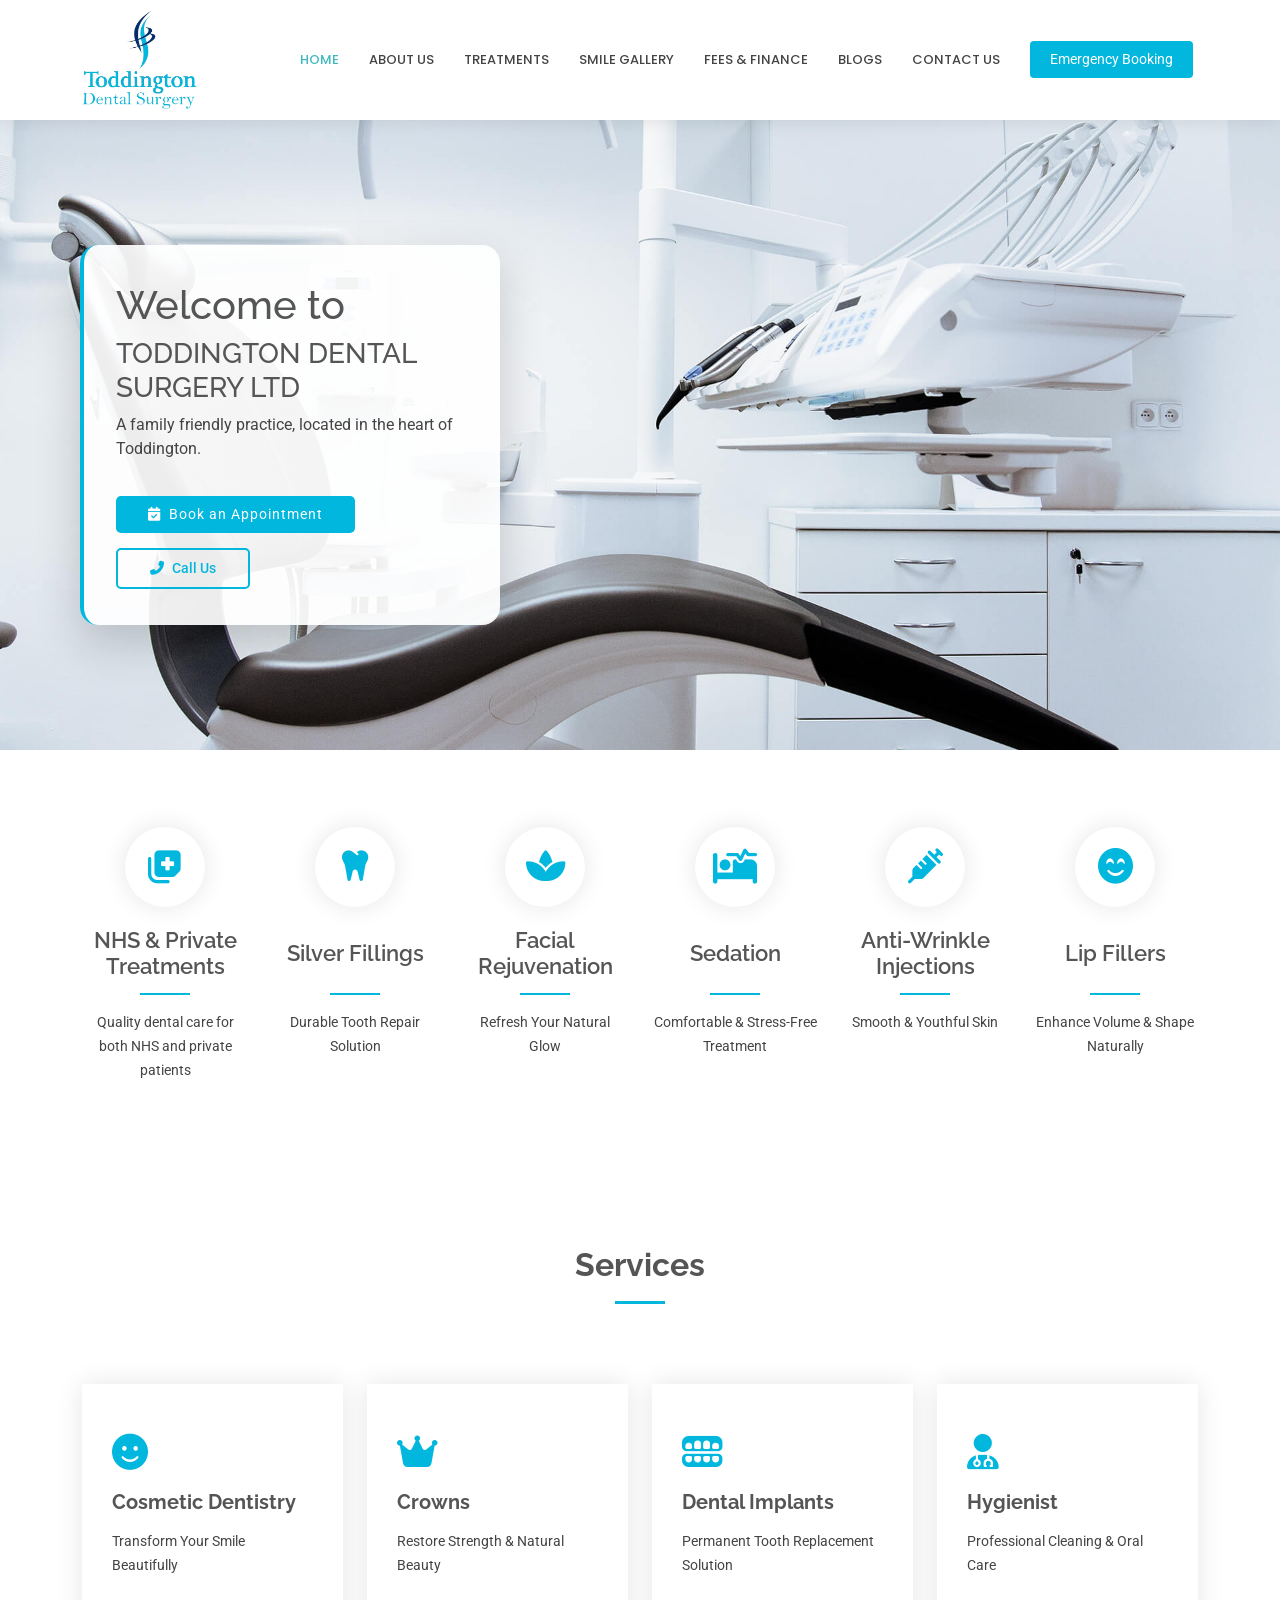
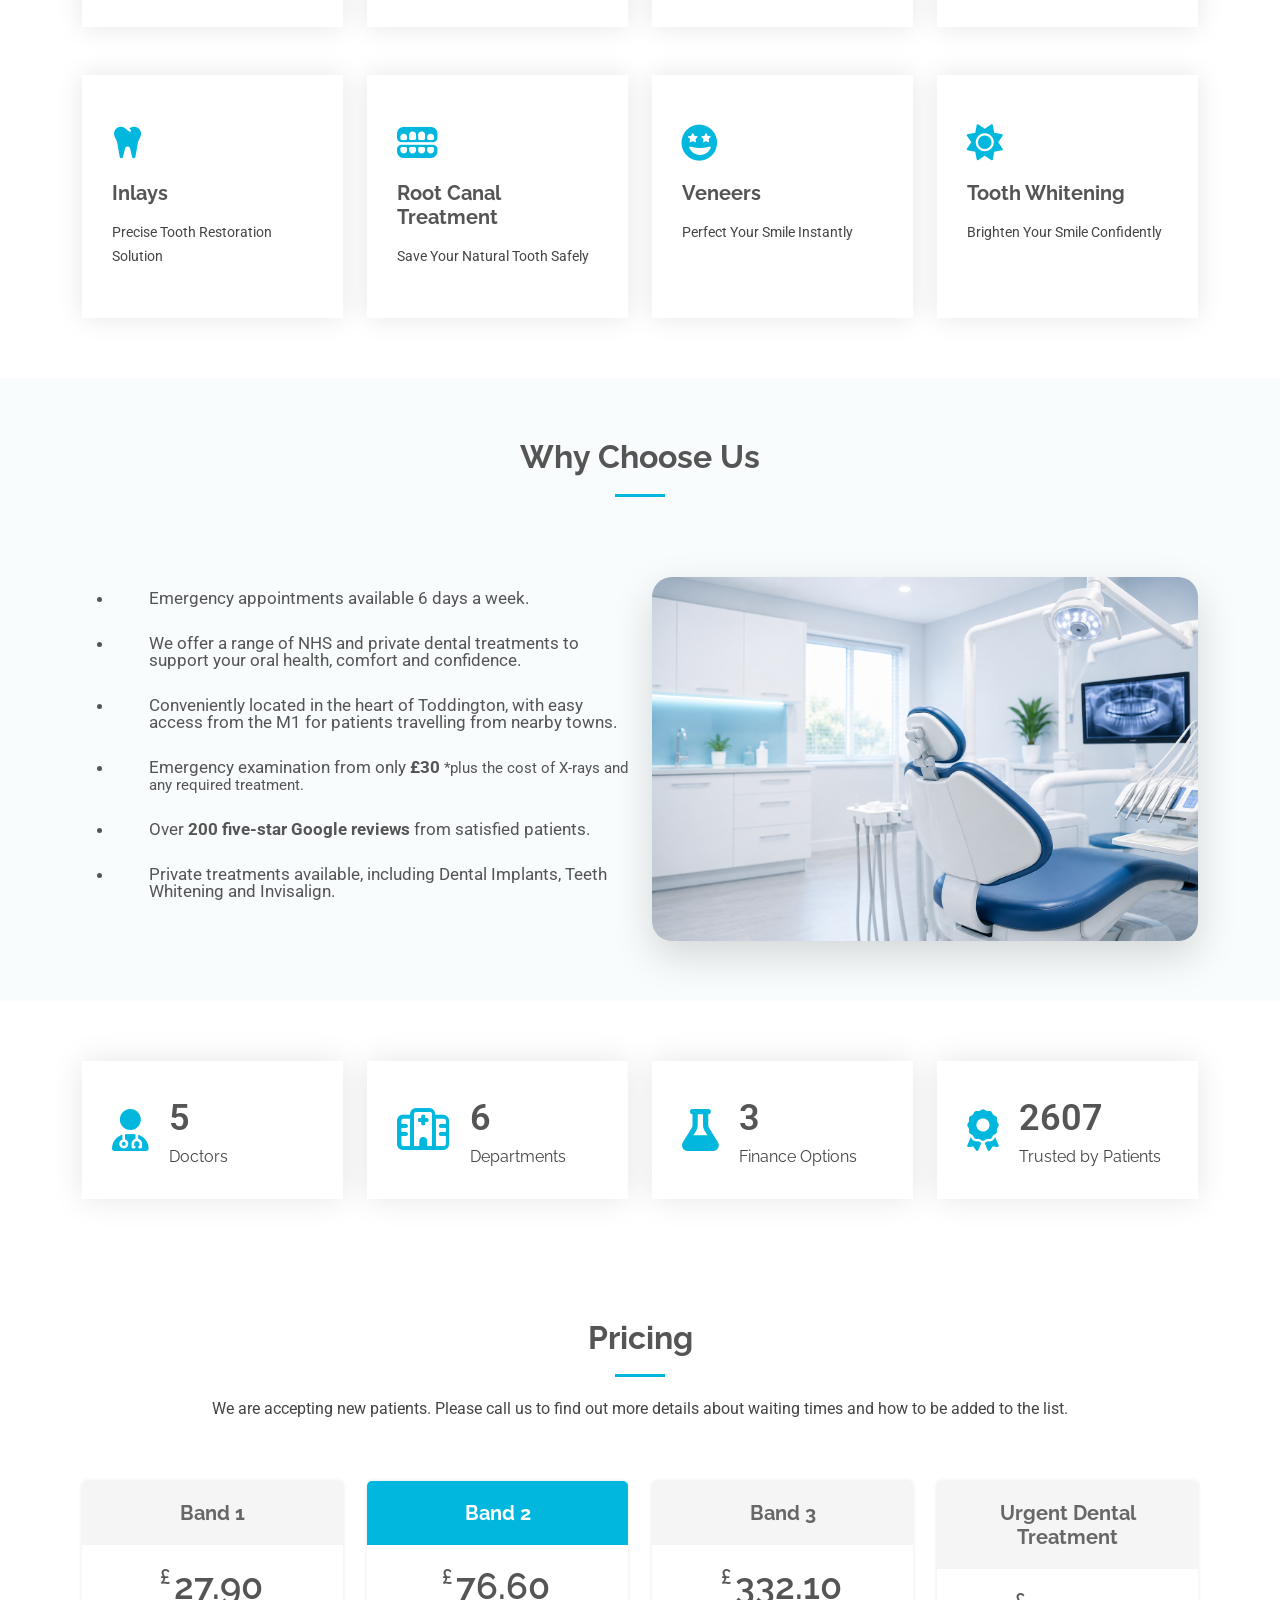
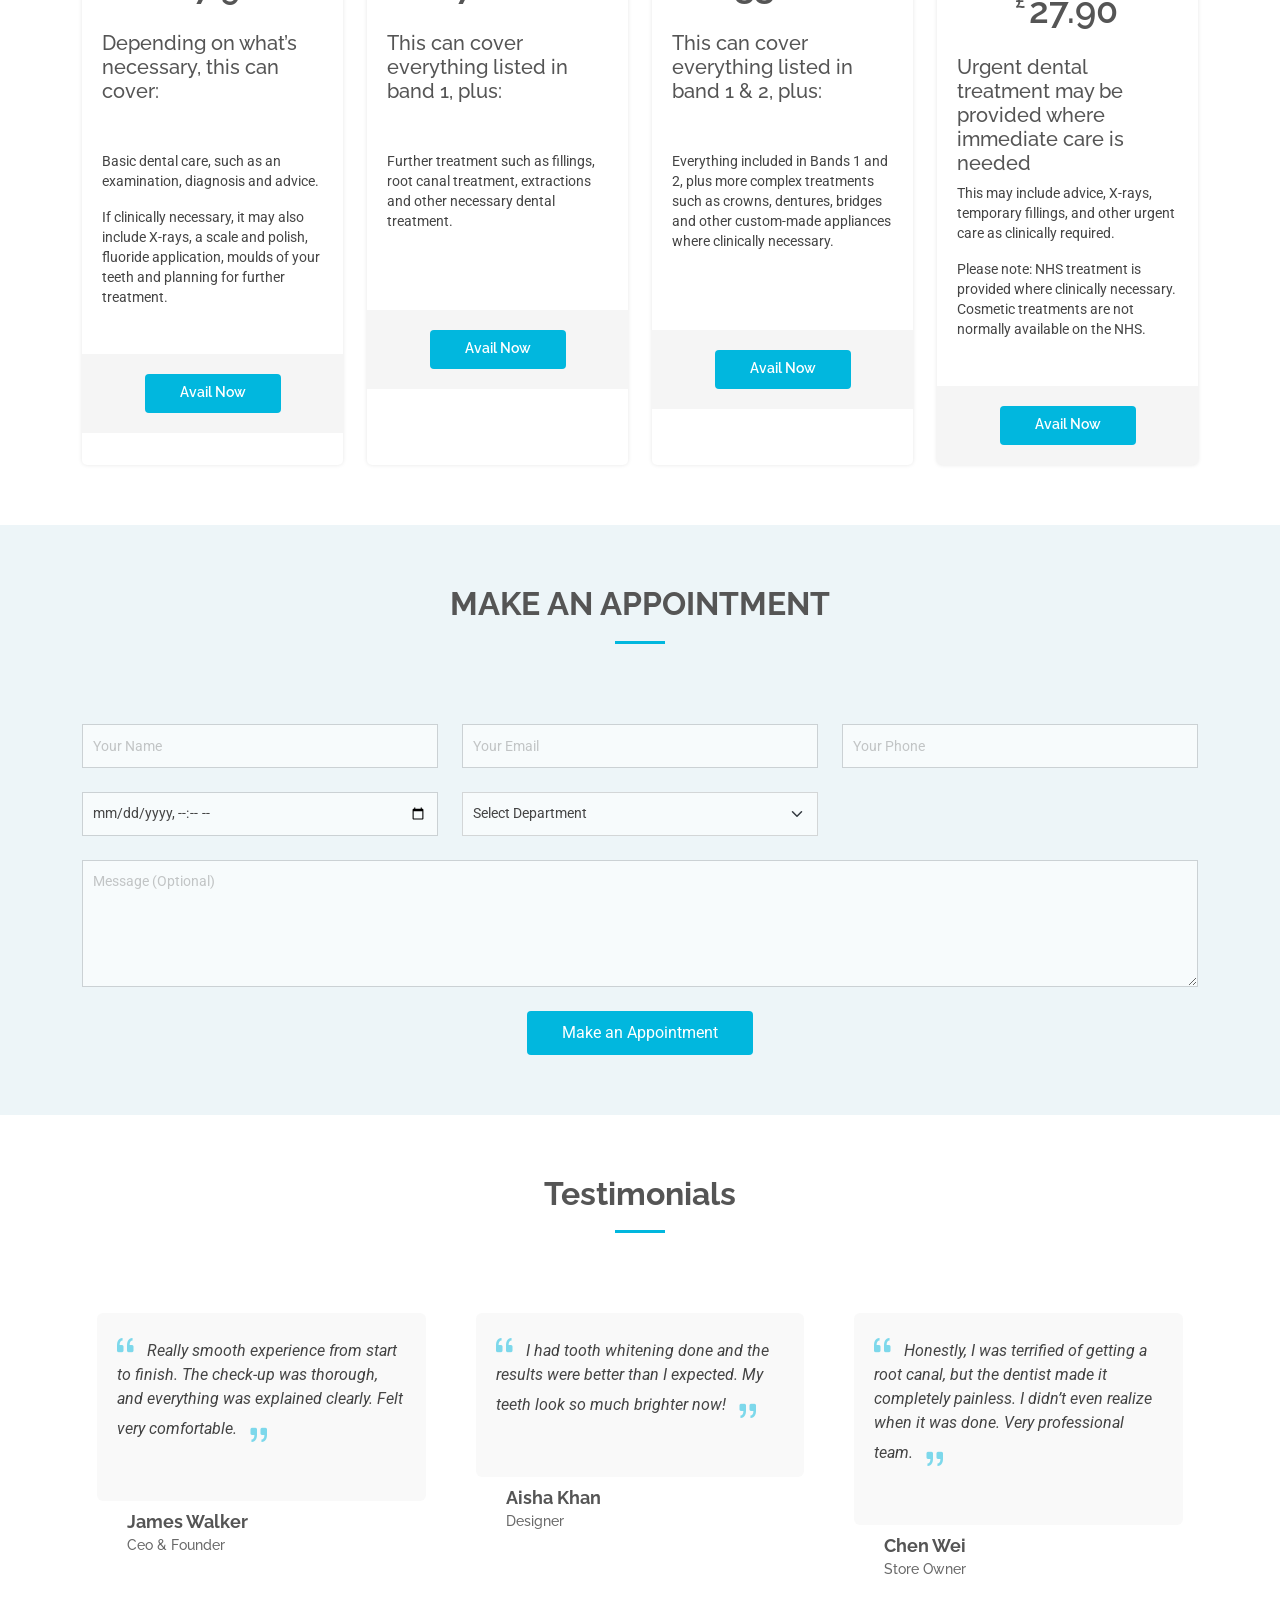
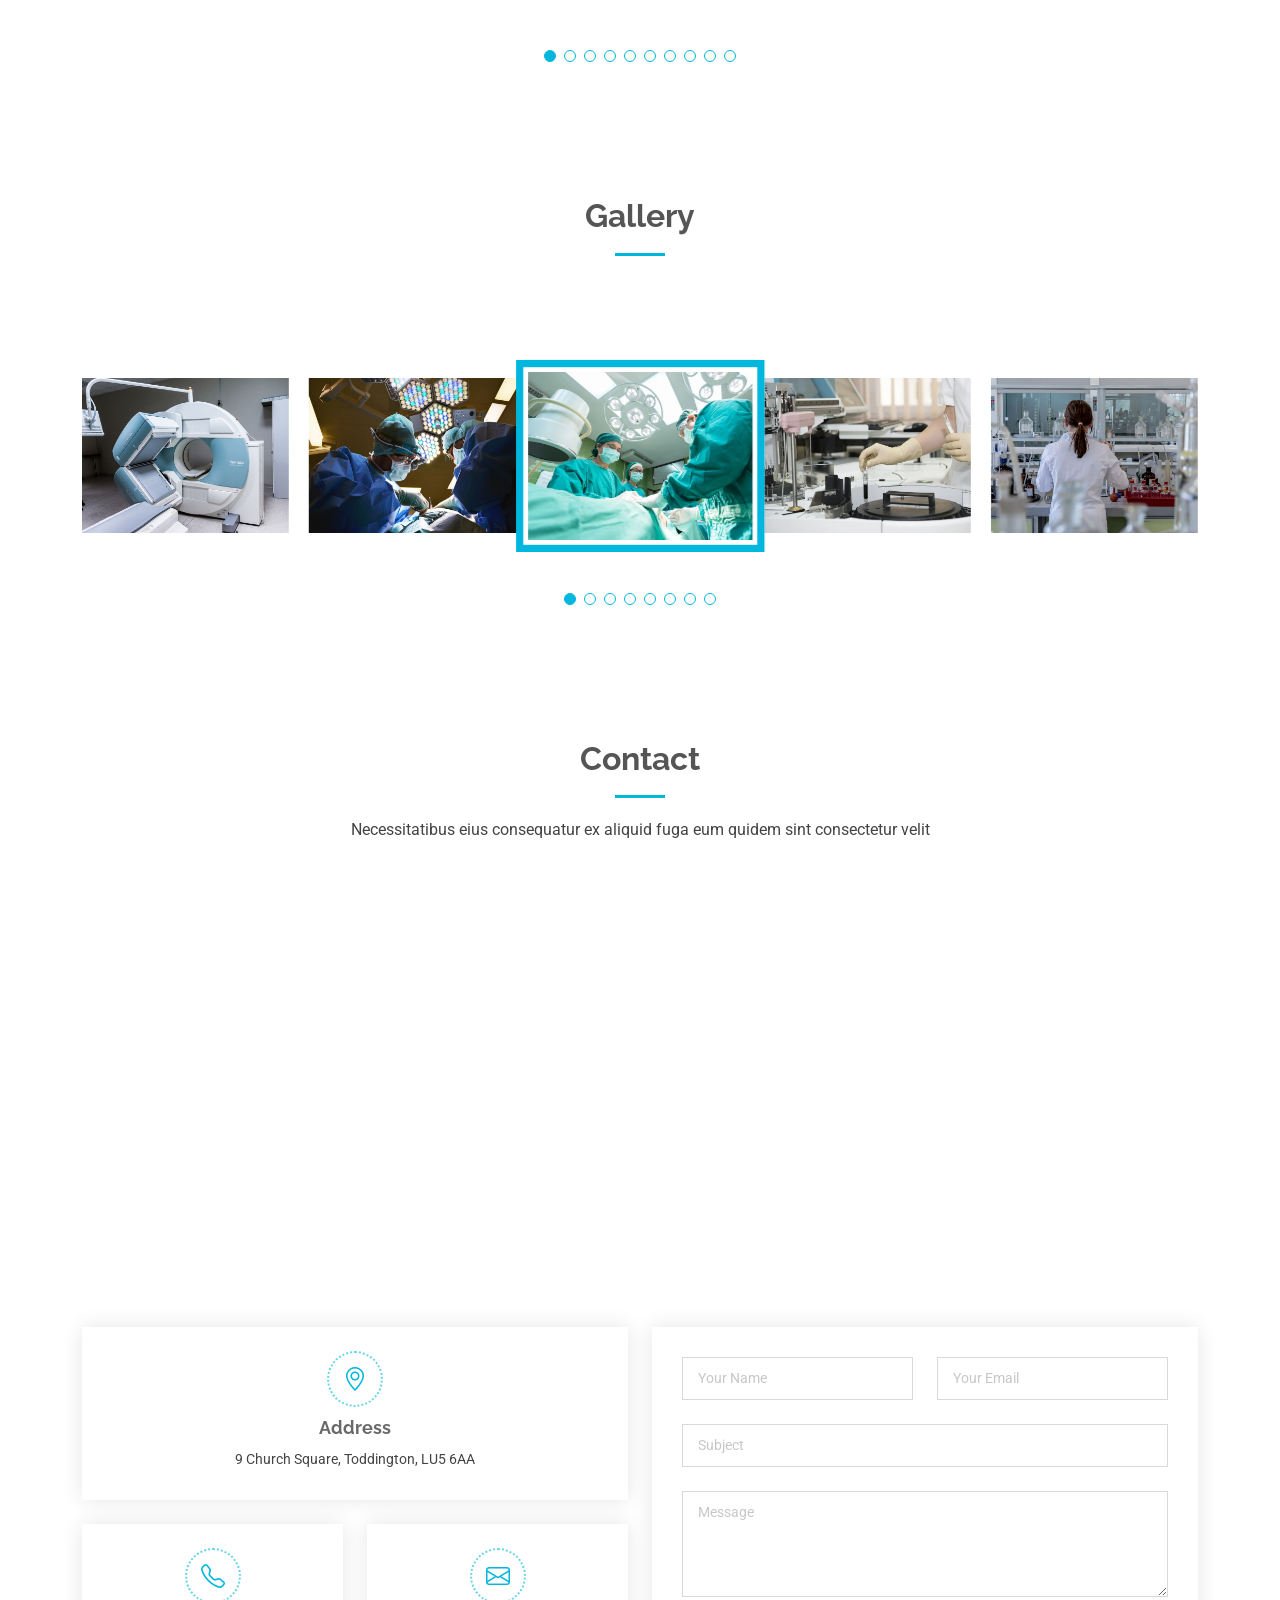
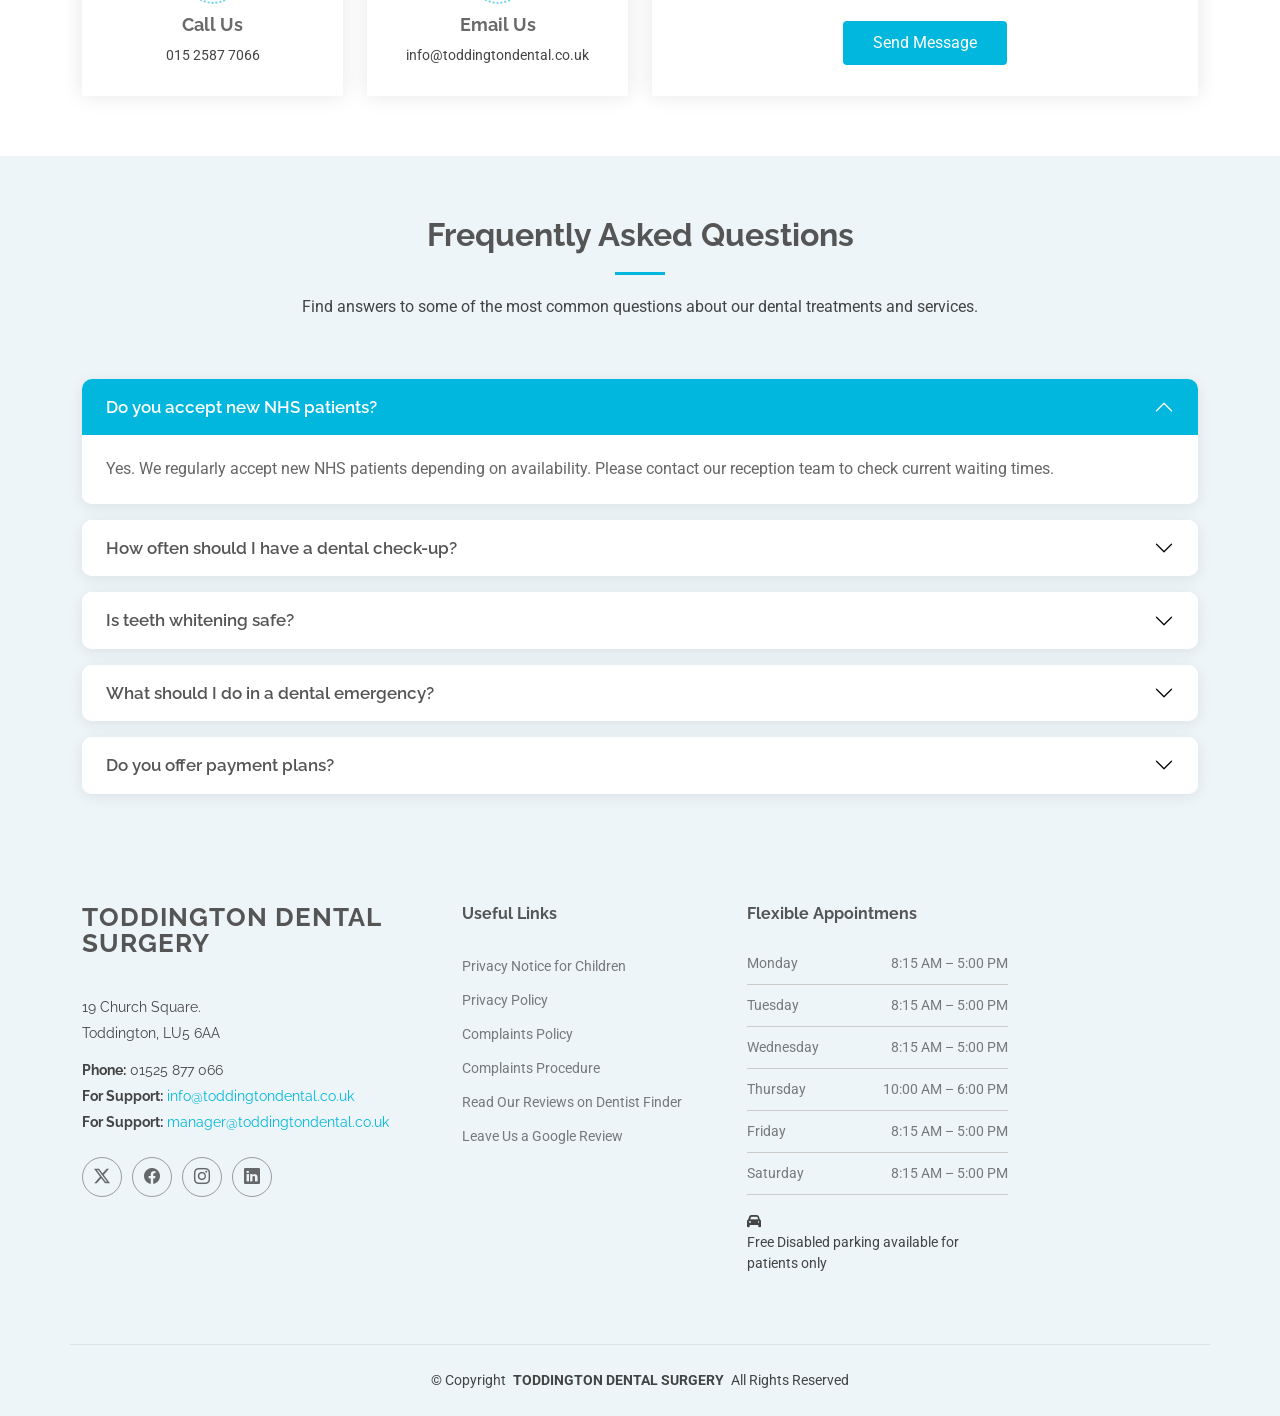
==== commit 5b4fab70: "07-july-26" ====
--- a/index.html
+++ b/index.html
@@ -59,11 +59,11 @@
         <nav id="navmenu" class="navmenu">
           <ul>
             <li><a href="#hero" class="active">Home</a></li>
-            <li><a href="about-us.html">Our Team</a></li>
+            <li><a href="about-us.html">About Us</a></li>
             <li><a href="#treatments">Treatments</a></li>
             <li><a href="#smilegallery">Smile Gallery</a></li>
             <li><a href="#fee&finance">Fees & Finance</a></li>
-            <li><a href="#testimonals">Testimonals</a></li>
+
             <li><a href="#blogs">Blogs</a></li>
             <li><a href="#contactus">Contact Us</a></li>
             <!--<li class="dropdown"><a href="#"><span>Dropdown</span> <i class="bi bi-chevron-down toggle-dropdown"></i></a>
@@ -109,7 +109,15 @@
             <h1>Welcome to</h1>
             <h3>TODDINGTON DENTAL SURGERY LTD</h3>
             <p>A family friendly practice, located in the heart of Toddington.</p>
-            <a href="#appointment" class="btn-get-started">Book an Appointment</a>
+            <div class="hero-buttons">
+              <a href="#appointment" class="btn-get-started">
+                <i class="fas fa-calendar-check me-2"></i>Book an Appointment
+              </a>
+
+              <a href="tel: +441525877066" class="btn-call">
+                <i class="fas fa-phone-alt me-2"></i>Call Us
+              </a>
+            </div>
           </div>
         </div><!-- End Carousel Item -->
 
@@ -119,7 +127,15 @@
             <h1>Welcome to</h1>
             <h3>TODDINGTON DENTAL SURGERY LTD</h3>
             <p>A family friendly practice, located in the heart of Toddington.</p>
-            <a href="#appointment" class="btn-get-started">Book an Appointment</a>
+            <div class="hero-buttons">
+              <a href="#appointment" class="btn-get-started">
+                <i class="fas fa-calendar-check me-2"></i>Book an Appointment
+              </a>
+
+              <a href="tel: +441525877066" class="btn-call">
+                <i class="fas fa-phone-alt me-2"></i>Call Us
+              </a>
+            </div>
           </div>
         </div><!-- End Carousel Item -->
 
@@ -129,7 +145,15 @@
             <h1>Welcome to</h1>
             <h3>TODDINGTON DENTAL SURGERY LTD</h3>
             <p>A family friendly practice, located in the heart of Toddington.</p>
-            <a href="#appointment" class="btn-get-started">Book an Appointment</a>
+            <div class="hero-buttons">
+              <a href="#appointment" class="btn-get-started">
+                <i class="fas fa-calendar-check me-2"></i>Book an Appointment
+              </a>
+
+              <a href="tel: +441525877066" class="btn-call">
+                <i class="fas fa-phone-alt me-2"></i>Call Us
+              </a>
+            </div>
           </div>
         </div><!-- End Carousel Item -->
 
@@ -287,6 +311,53 @@
       </div>
     </section><!-- /Featured Services Section -->
 
+    <!-- Why Choose Us Section -->
+    <!-- Why Choose Us -->
+    <section id="why-us" class="why-us section">
+
+      <div class="container section-title" data-aos="fade-up">
+        <h2>Why Choose Us</h2>
+      </div>
+
+      <div class="container">
+
+        <div class="row align-items-center gy-5">
+
+          <!-- Left Content -->
+          <div class="col-lg-6" data-aos="fade-right">
+
+            <ul class="why-list">
+              <li>Emergency appointments available 6 days a week.</li>
+
+              <li>We offer a range of NHS and private dental treatments to support your oral health, comfort and
+                confidence.</li>
+
+              <li>Conveniently located in the heart of Toddington, with easy access from the M1 for patients travelling
+                from nearby towns.</li>
+
+              <li>Emergency examination from only <strong>£30</strong> <small>*plus the cost of X-rays and any required
+                  treatment.</small></li>
+
+              <li>Over <strong>200 five-star Google reviews</strong> from satisfied patients.</li>
+
+              <li>Private treatments available, including Dental Implants, Teeth Whitening and Invisalign.</li>
+            </ul>
+
+
+          </div>
+
+          <!-- Right Image -->
+          <div class="col-lg-6 text-center" data-aos="fade-left">
+
+            <img src="assets/img/why-us.png" class="img-fluid why-image" alt="Dental Clinic">
+
+          </div>
+
+        </div>
+
+      </div>
+
+    </section>
 
 
     <!-- Stats Section -->
@@ -422,18 +493,16 @@
 
         <div class="row gy-3">
 
-          <div class="col-md-4" data-aos="fade-up" data-aos-delay="100">
+          <div class="col-md-3 d-flex" data-aos="fade-up" data-aos-delay="100">
             <div class="pricing-item">
               <h3>Band 1</h3>
-              <h4><sup>£</sup>27.40<span></span></h4>
+              <h4><sup>£</sup>27.90<span></span></h4>
               <ul>
-                <h5>Depending on what’s necessary, this can cover:</h3>
-                  <li>Full check-up, orthodontic assessment, treatment planning & reports</li>
-                  <li>X-rays, dental moulds, and clinical photographs</li>
-                  <li>Oral hygiene advice, diet guidance, fluoride & sealant applications</li>
-                  <li>Scale & polish, small filling corrections, sensitivity treatment</li>
-                  <li>Denture/braces adjustments and tissue sample analysis</li>
-                  <li>Immediate dental treatment available when needed (£20.60)</li>
+                <h5 class="mb-5">Depending on what’s necessary, this can cover:</h3>
+                  <li>Basic dental care, such as an examination, diagnosis and advice.</li>
+                  <li>If clinically necessary, it may also include X-rays, a scale and polish, fluoride application,
+                    moulds of your teeth and planning for further treatment.</li>
+
 
               </ul>
               <div class="btn-wrap">
@@ -442,45 +511,54 @@
             </div>
           </div><!-- End Pricing Item -->
 
-          <div class="col-md-4" data-aos="fade-up" data-aos-delay="200">
+          <div class="col-md-3 d-flex" data-aos="fade-up" data-aos-delay="100">
             <div class="pricing-item featured">
               <h3>Band 2</h3>
-              <h4><sup>£</sup>75.30<span></span></h4>
+              <h4><sup>£</sup>76.60<span></span></h4>
               <ul>
-                <h5>This can cover everything listed in band 1, plus:</h3>
-                  <li>All examinations, diagnostics, imaging & preventive care</li>
-                  <li>Deep cleaning, root planing & non-surgical periodontal care</li>
-                  <li>Gum surgery, grafts & tissue correction treatments</li>
-                  <li>Fillings, sealant restorations & tooth repair</li>
-                  <li>Root canal treatment, pulpotomy & apicectomy procedures</li>
-                  <li>Tooth extractions, cyst removal & soft tissue surgeries</li>
-                  <li>Denture adjustments, additions, splinting & bite appliances</li>
+                <h5 class="mb-5">This can cover everything listed in band 1, plus:</h3>
+                  <li>Further treatment such as fillings, root canal treatment, extractions and other necessary dental
+                    treatment.</li>
+              </ul>
+              <div class="btn-wrap mt-5">
+                <a href="#" class="btn-buy">Avail Now</a>
+              </div>
+            </div>
+          </div><!-- End Pricing Item -->
+
+          <div class="col-md-3 d-flex" data-aos="fade-up" data-aos-delay="100">
+            <div class="pricing-item">
+              <h3>Band 3</h3>
+              <h4><sup>£</sup>332.10<span></span></h4>
+              <ul>
+                <h5 class="mb-5">This can cover everything listed in band 1 & 2, plus:</h3>
+                  <li>Everything included in Bands 1 and 2, plus more complex treatments such as crowns, dentures,
+                    bridges and other custom-made appliances where clinically necessary.</li>
+              </ul>
+              <div class="btn-wrap mt-5">
+                <a href="#" class="btn-buy">Avail Now</a>
+              </div>
+            </div>
+          </div>
+
+          <div class="col-md-3 d-flex" data-aos="fade-up" data-aos-delay="100">
+            <div class="pricing-item">
+              <h3>Urgent Dental Treatment</h3>
+              <h4><sup>£</sup>27.90<span></span></h4>
+              <ul>
+                <h5 class="mb-2">Urgent dental treatment may be provided where immediate care is needed</h3>
+                  <li>This may include advice, X-rays, temporary fillings, and other urgent care as clinically required.
+                  </li>
+                  <li>Please note: NHS treatment is provided where clinically necessary. Cosmetic treatments are not
+                    normally available on the NHS.</li>
               </ul>
               <div class="btn-wrap">
                 <a href="#" class="btn-buy">Avail Now</a>
               </div>
             </div>
-          </div><!-- End Pricing Item -->
-
-          <div class="col-md-4" data-aos="fade-up" data-aos-delay="400">
-            <div class="pricing-item">
-              <h3>Band 3</h3>
-              <h4><sup>£</sup>326.70<span></span></h4>
-              <ul>
-                <h5>This can cover everything listed in band 1 & 2, plus:</h3>
-                  <li>All basic, preventive, and advanced treatments covered</li>
-                  <li>Front & back tooth surface restoration (clinical need only)</li>
-                  <li>Custom restorations for damaged teeth</li>
-                  <li>Full tooth coverage for strength and protection</li>
-                  <li>Fixed replacement for missing teeth</li>
-                  <li>Full or partial tooth replacement solutions</li>
-                  <li>Braces and custom-made devices (clinical need only)</li>
-              </ul>
-              <div class="btn-wrap">
-                <a href="#" class="btn-buy">Avail Now</a>
-              </div>
-            </div>
-          </div><!-- End Pricing Item -->
+          </div>
+
+          <!-- End Pricing Item -->
 
 
 
@@ -912,6 +990,94 @@
       </div>
 
     </section><!-- /Contact Section -->
+    <!-- FAQ Section -->
+    <section id="faq" class="faq section light-background">
+
+      <div class="container section-title" data-aos="fade-up">
+        <h2>Frequently Asked Questions</h2>
+        <p>Find answers to some of the most common questions about our dental treatments and services.</p>
+      </div>
+
+      <div class="container" data-aos="fade-up" data-aos-delay="100">
+
+        <div class="accordion" id="faqAccordion">
+
+          <div class="accordion-item">
+            <h2 class="accordion-header">
+              <button class="accordion-button" type="button" data-bs-toggle="collapse" data-bs-target="#faq1">
+                Do you accept new NHS patients?
+              </button>
+            </h2>
+            <div id="faq1" class="accordion-collapse collapse show" data-bs-parent="#faqAccordion">
+              <div class="accordion-body">
+                Yes. We regularly accept new NHS patients depending on availability. Please contact our reception team
+                to check current waiting times.
+              </div>
+            </div>
+          </div>
+
+          <div class="accordion-item mt-3">
+            <h2 class="accordion-header">
+              <button class="accordion-button collapsed" type="button" data-bs-toggle="collapse" data-bs-target="#faq2">
+                How often should I have a dental check-up?
+              </button>
+            </h2>
+            <div id="faq2" class="accordion-collapse collapse" data-bs-parent="#faqAccordion">
+              <div class="accordion-body">
+                Most patients should visit every six months, although your dentist may recommend more frequent visits
+                based on your oral health.
+              </div>
+            </div>
+          </div>
+
+          <div class="accordion-item mt-3">
+            <h2 class="accordion-header">
+              <button class="accordion-button collapsed" type="button" data-bs-toggle="collapse" data-bs-target="#faq3">
+                Is teeth whitening safe?
+              </button>
+            </h2>
+            <div id="faq3" class="accordion-collapse collapse" data-bs-parent="#faqAccordion">
+              <div class="accordion-body">
+                Yes. Professional teeth whitening performed by qualified dental professionals is safe and effective when
+                carried out according to clinical guidelines.
+              </div>
+            </div>
+          </div>
+
+          <div class="accordion-item mt-3">
+            <h2 class="accordion-header">
+              <button class="accordion-button collapsed" type="button" data-bs-toggle="collapse" data-bs-target="#faq4">
+                What should I do in a dental emergency?
+              </button>
+            </h2>
+            <div id="faq4" class="accordion-collapse collapse" data-bs-parent="#faqAccordion">
+              <div class="accordion-body">
+                Call our practice immediately. We offer emergency appointments whenever possible for severe pain,
+                swelling, trauma, or broken teeth.
+              </div>
+            </div>
+          </div>
+
+          <div class="accordion-item mt-3">
+            <h2 class="accordion-header">
+              <button class="accordion-button collapsed" type="button" data-bs-toggle="collapse" data-bs-target="#faq5">
+                Do you offer payment plans?
+              </button>
+            </h2>
+            <div id="faq5" class="accordion-collapse collapse" data-bs-parent="#faqAccordion">
+              <div class="accordion-body">
+                Yes. We offer flexible finance options on selected treatments to help spread the cost. Please ask our
+                team for further details.
+              </div>
+            </div>
+          </div>
+
+        </div>
+
+      </div>
+
+    </section>
+
   </main>
 
   <footer id="footer" class="footer light-background">
@@ -934,7 +1100,7 @@
               <strong>For Support:</strong>
               <a href="mailto:manager@toddingtondental.co.uk">manager@toddingtondental.co.uk</a>
             </p>
-            
+
           </div>
           <div class="social-links d-flex mt-4">
             <a href=""><i class="bi bi-twitter-x"></i></a>
--- a/assets/css/main.css
+++ b/assets/css/main.css
@@ -40,8 +40,8 @@
 /* Color Presets - These classes override global colors when applied to any section or element, providing reuse of the sam color scheme. */
 
 .light-background {
-  --background-color: #f7fcfc;
-  --surface-color: #ffffff;
+    --background-color: #edf5f8;
+    --surface-color: #f7fbfc;
 }
 
 .dark-background {
@@ -1562,6 +1562,18 @@
   overflow: hidden;
 }
 
+.doctors .team-member .member-img {
+    height: 550px;
+    overflow: hidden;
+}
+
+.doctors .team-member .member-img img {
+    width: 100%;
+    height: 100%;
+    object-fit: cover;
+    object-position: center center;
+}
+
 .doctors .team-member .social {
   position: absolute;
   left: 0;
@@ -1740,7 +1752,7 @@
   color: var(--contrast-color);
   display: inline-block;
   padding: 8px 35px 10px 35px;
-  border-radius: 4px;
+  border-radius:4px;
   transition: none;
   font-size: 14px;
   font-weight: 400;
@@ -1933,4 +1945,160 @@
   padding: 10px 0;
   border-bottom: 1px solid #ccc; /* ← this creates the straight line */
   color: color-mix(in srgb, var(--default-color), transparent 30%);
+}
+
+/*--------------------------------------------------------------
+# FAQ Section
+--------------------------------------------------------------*/
+
+.faq .accordion-item {
+  border: none;
+  border-radius: 10px;
+  overflow: hidden;
+  box-shadow: 0 3px 15px rgba(0, 0, 0, 0.08);
+}
+
+.faq .accordion-button {
+  background: #fff;
+  color: var(--heading-color);
+  font-weight: 600;
+  font-size: 17px;
+  padding: 18px 24px;
+  box-shadow: none;
+}
+
+.faq .accordion-button:not(.collapsed) {
+  background: var(--accent-color);
+  color: #fff;
+}
+
+.faq .accordion-button:focus {
+  box-shadow: none;
+  border-color: transparent;
+}
+
+.faq .accordion-button::after {
+  filter: brightness(0.2);
+}
+
+.faq .accordion-button:not(.collapsed)::after {
+  filter: brightness(0) invert(1);
+}
+
+.faq .accordion-body {
+  padding: 20px 24px;
+  line-height: 1.8;
+  color: #666;
+  background: #fff;
+}
+
+.hero-buttons {
+  display: flex;
+  gap: 15px;
+  margin-top: 15px;
+  flex-wrap: wrap;
+}
+
+.hero .btn-call {
+  display: inline-flex;
+  align-items: center;
+  justify-content: center;
+  padding: 8px 32px;
+  border: 2px solid var(--accent-color);
+  border-radius: 5px;
+  color: var(--accent-color);
+  background: transparent;
+  font-size: 14px;
+  font-weight: 500;
+  transition: 0.3s;
+}
+
+.hero .btn-call:hover {
+  background: var(--accent-color);
+  color: #fff;
+}
+
+@media (max-width: 576px) {
+  .hero-buttons {
+    flex-direction: column;
+    width: 100%;
+  }
+
+  .hero-buttons a {
+    width: 100%;
+    justify-content: center;
+  }
+}
+
+/*--------------------------------------------------------------
+# Why Choose Us
+--------------------------------------------------------------*/
+
+.why-us {
+  background: #f8fcfd;
+}
+
+.why-us .why-item {
+  display: flex;
+  align-items: flex-start;
+  margin-bottom: 35px;
+}
+
+.why-us .why-item i {
+  width: 65px;
+  height: 65px;
+  min-width: 65px;
+  border-radius: 50%;
+  background: rgba(1, 183, 222, 0.1);
+  color: var(--accent-color);
+  font-size: 28px;
+  display: flex;
+  align-items: center;
+  justify-content: center;
+  margin-right: 20px;
+  transition: .3s;
+}
+
+.why-us .why-item:hover i {
+  background: var(--accent-color);
+  color: #fff;
+}
+
+.why-us .why-item h4 {
+  font-size: 22px;
+  font-weight: 700;
+  margin-bottom: 10px;
+}
+
+.why-us .why-item p {
+  margin: 0;
+  line-height: 1.8;
+  color: #666;
+}
+
+.why-us .why-image {
+  border-radius: 20px;
+  box-shadow: 0 15px 40px rgba(0,0,0,.15);
+  transition: .4s;
+}
+
+.why-us .why-image:hover {
+  transform: scale(1.02);
+}
+
+.why-us .why-list li{
+    position: relative;
+    padding-left: 35px;
+    margin-bottom: 28px;   /* Space between bullet points */
+    line-height: 1;      /* Space between wrapped lines */
+    font-size: 17px;
+    color: #555;
+}
+
+@media (max-width: 991px){
+
+  .why-us .why-image{
+    margin-top:40px;
+  }
+
 }
